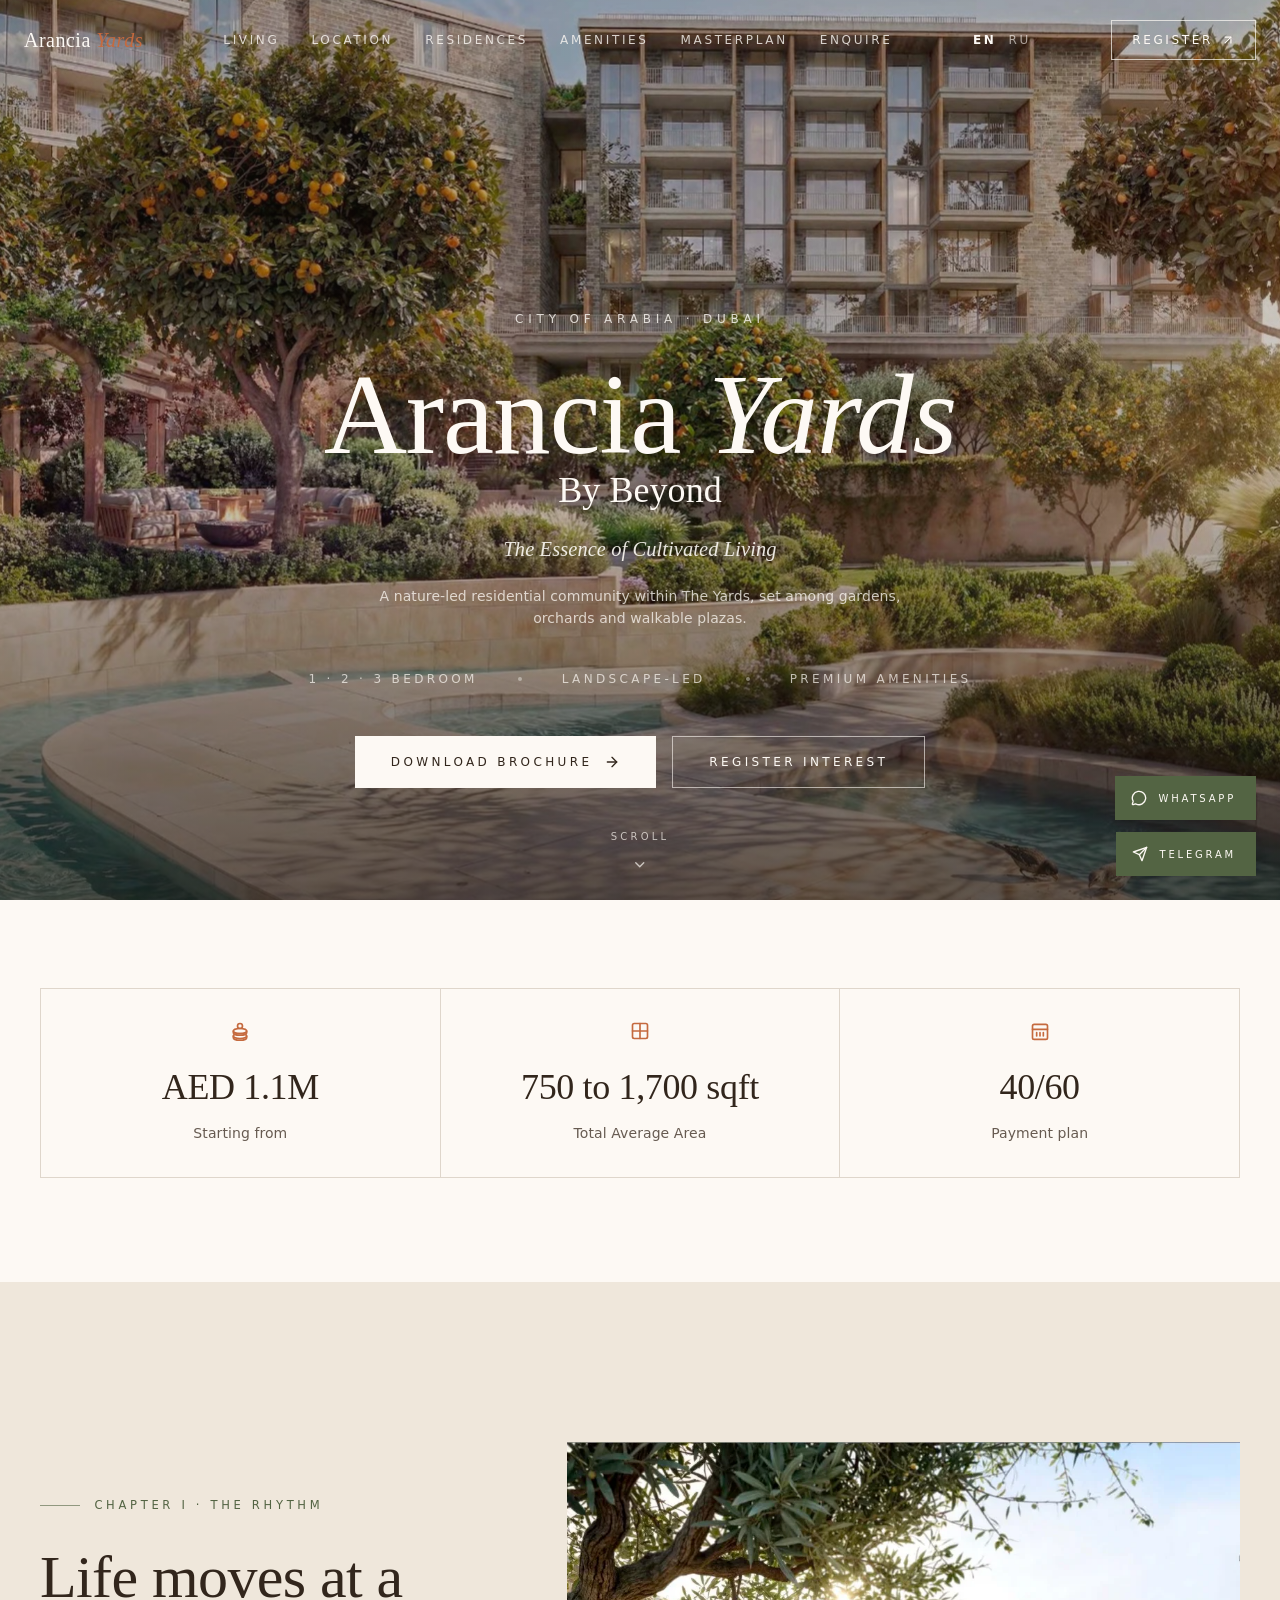
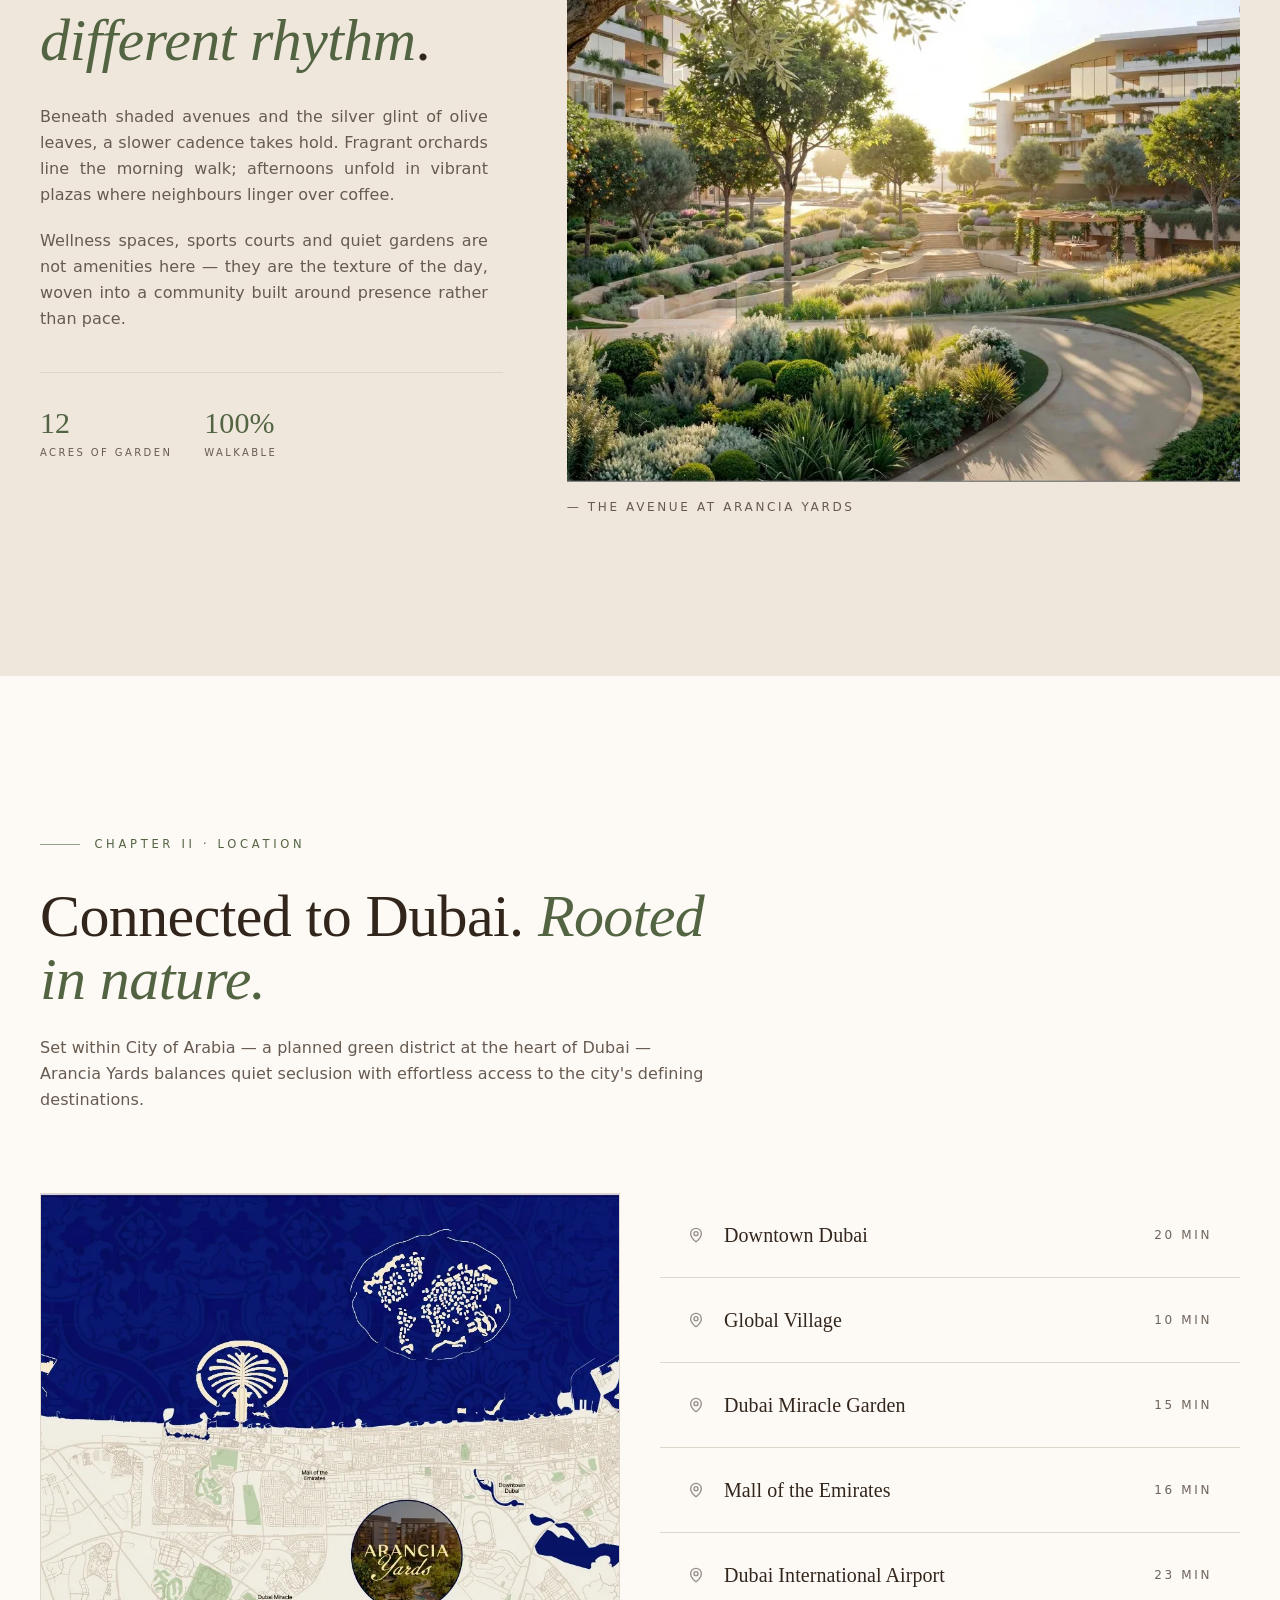
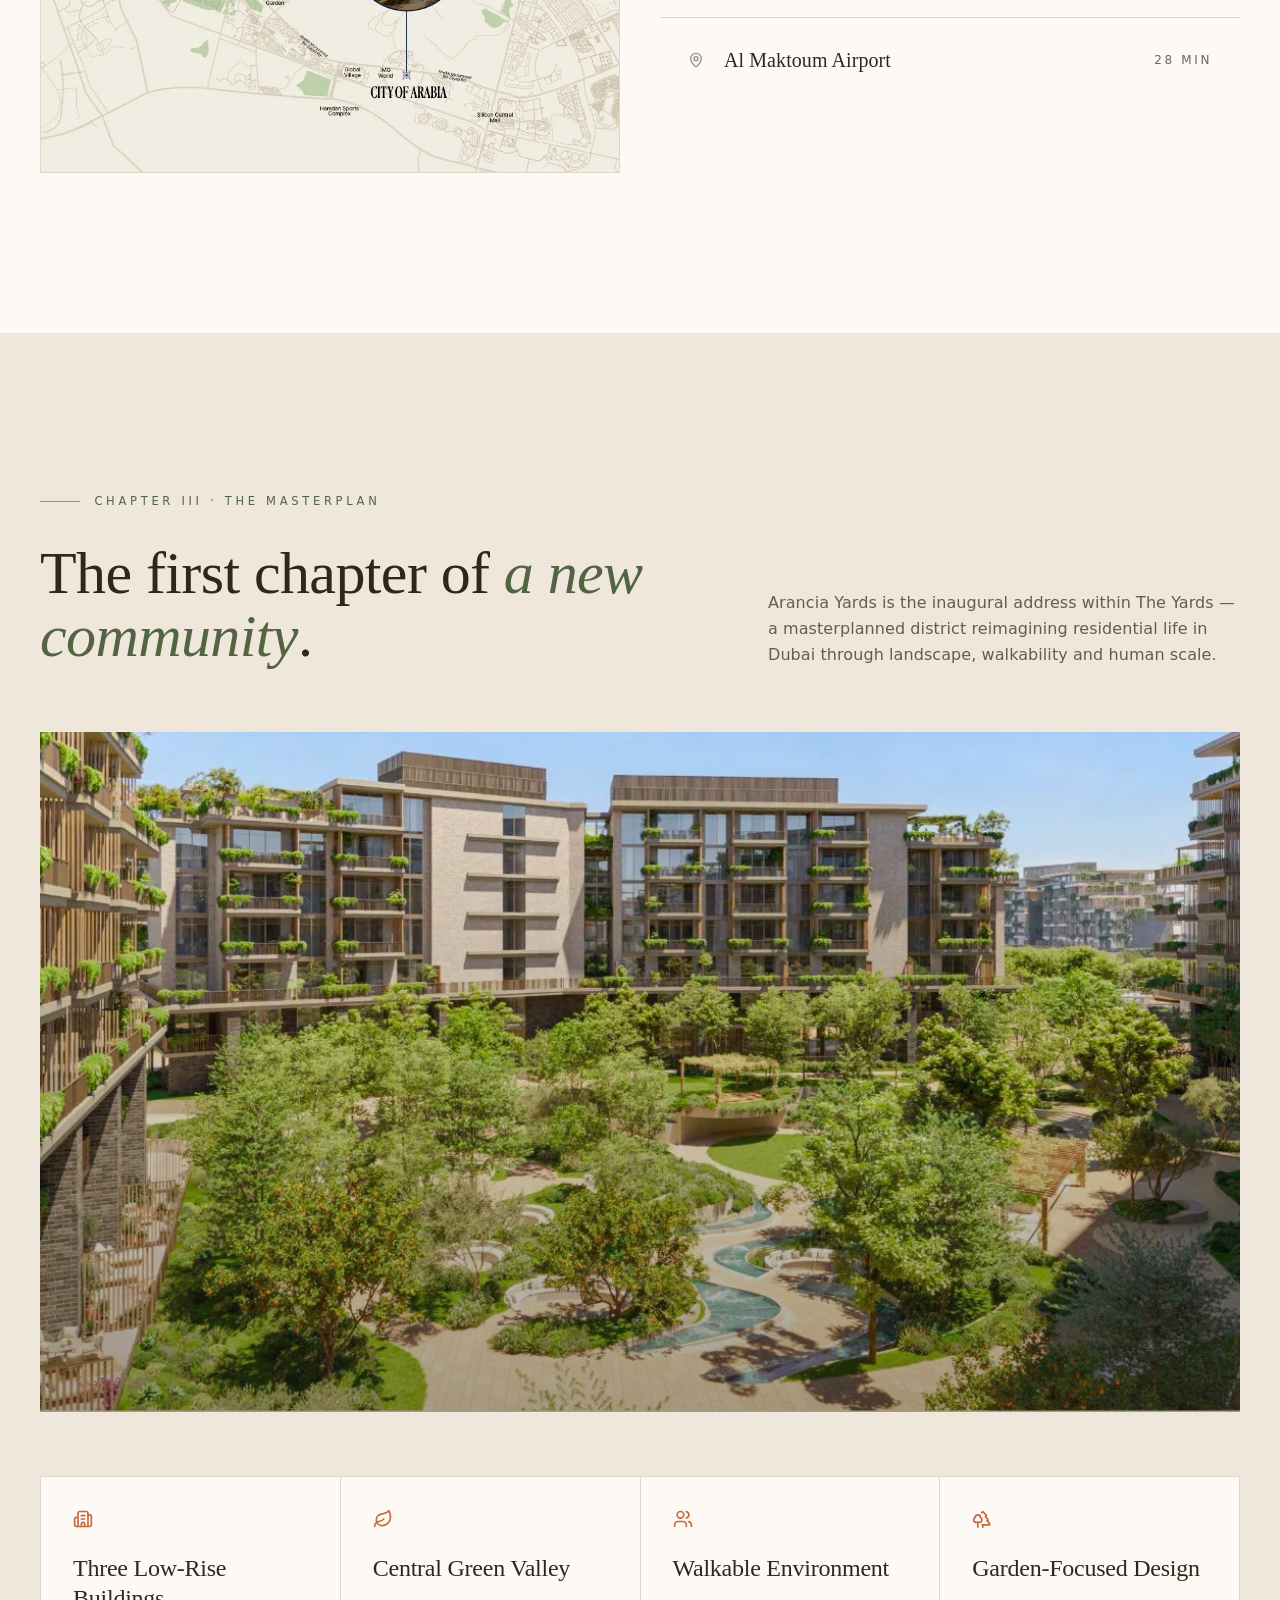
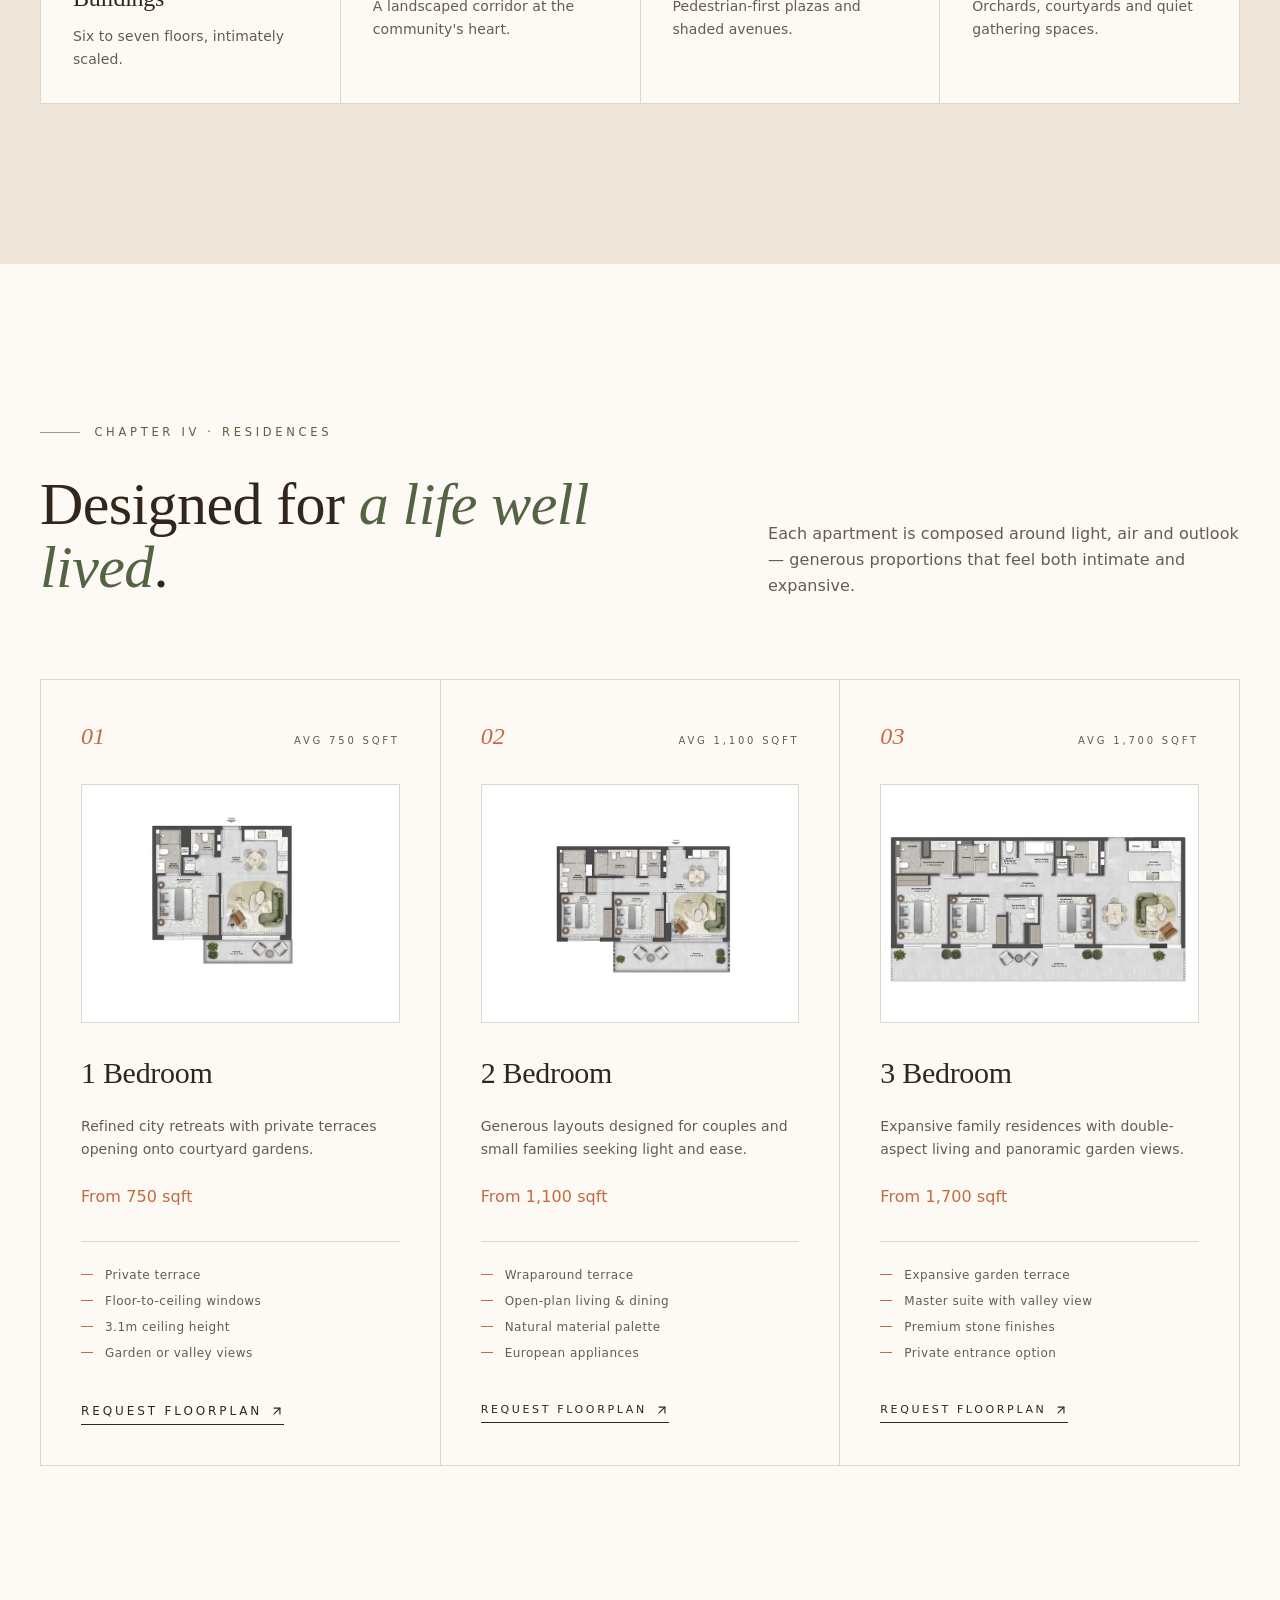
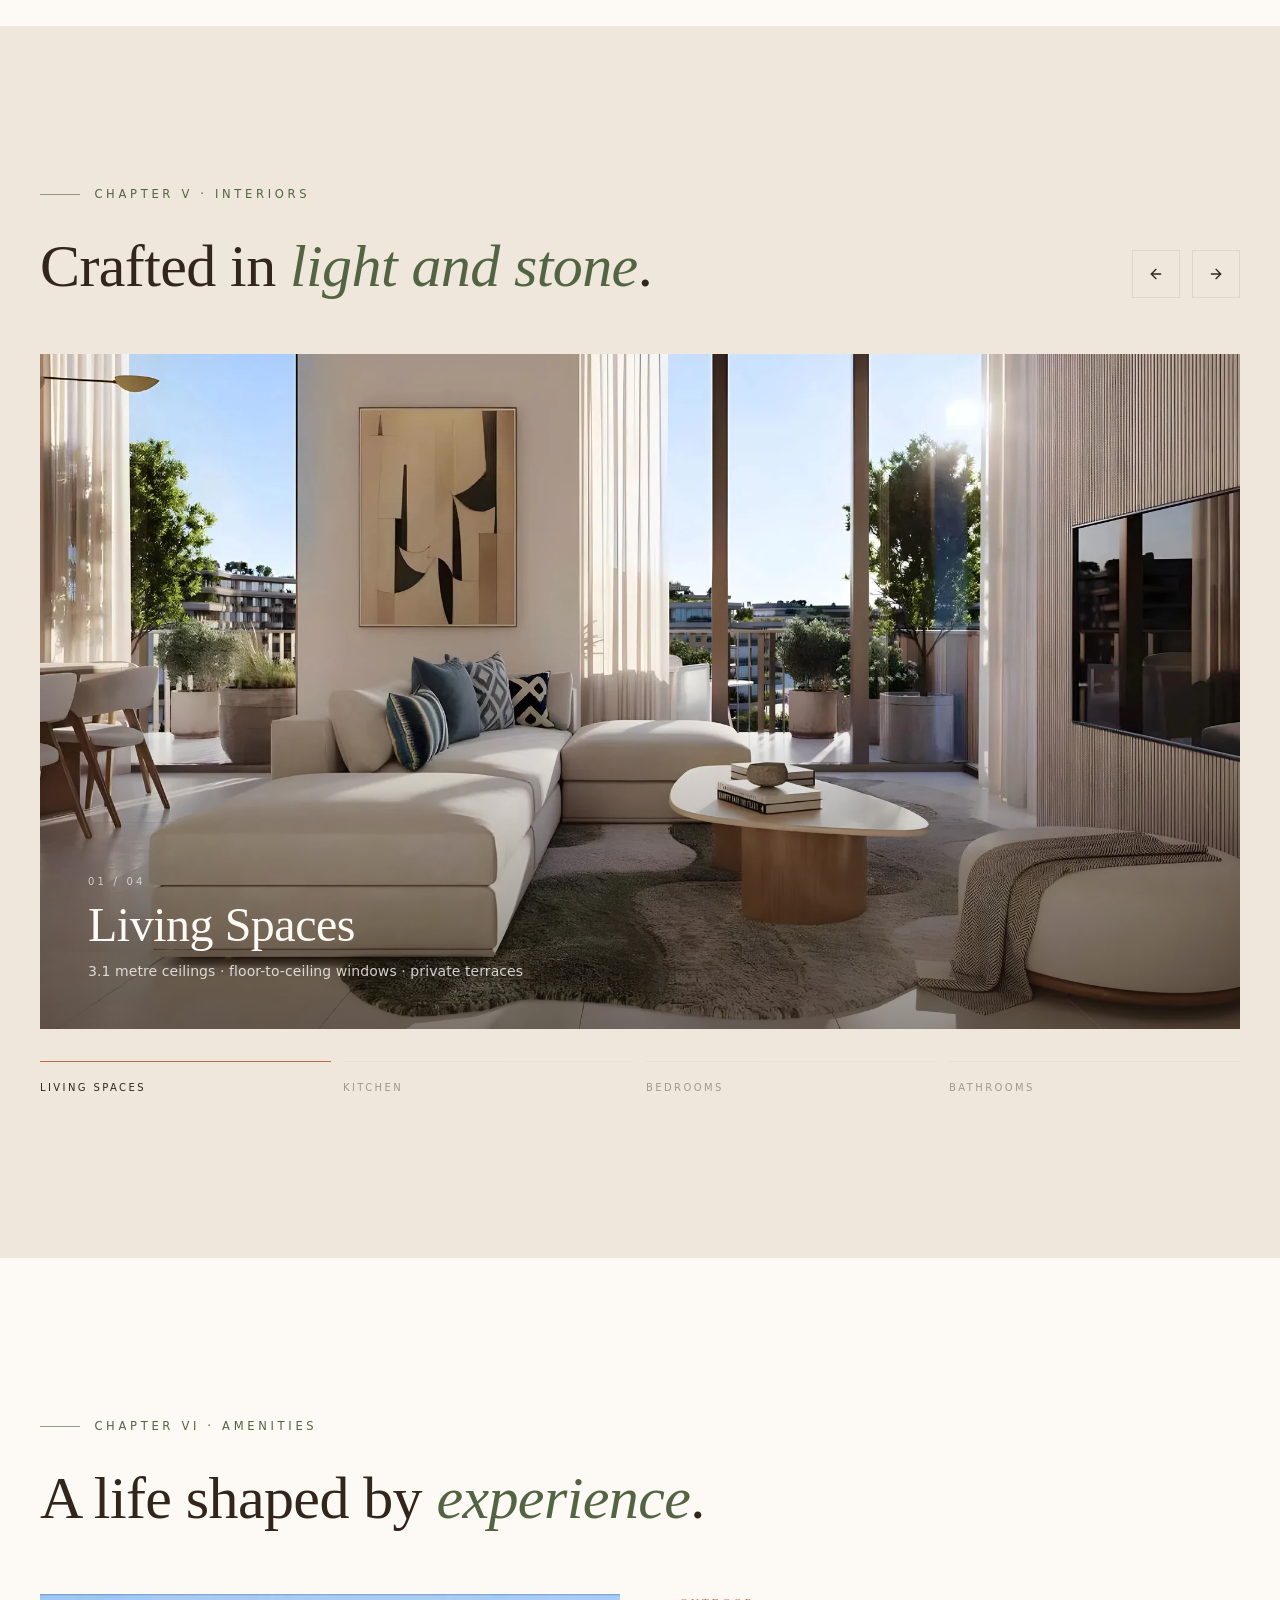
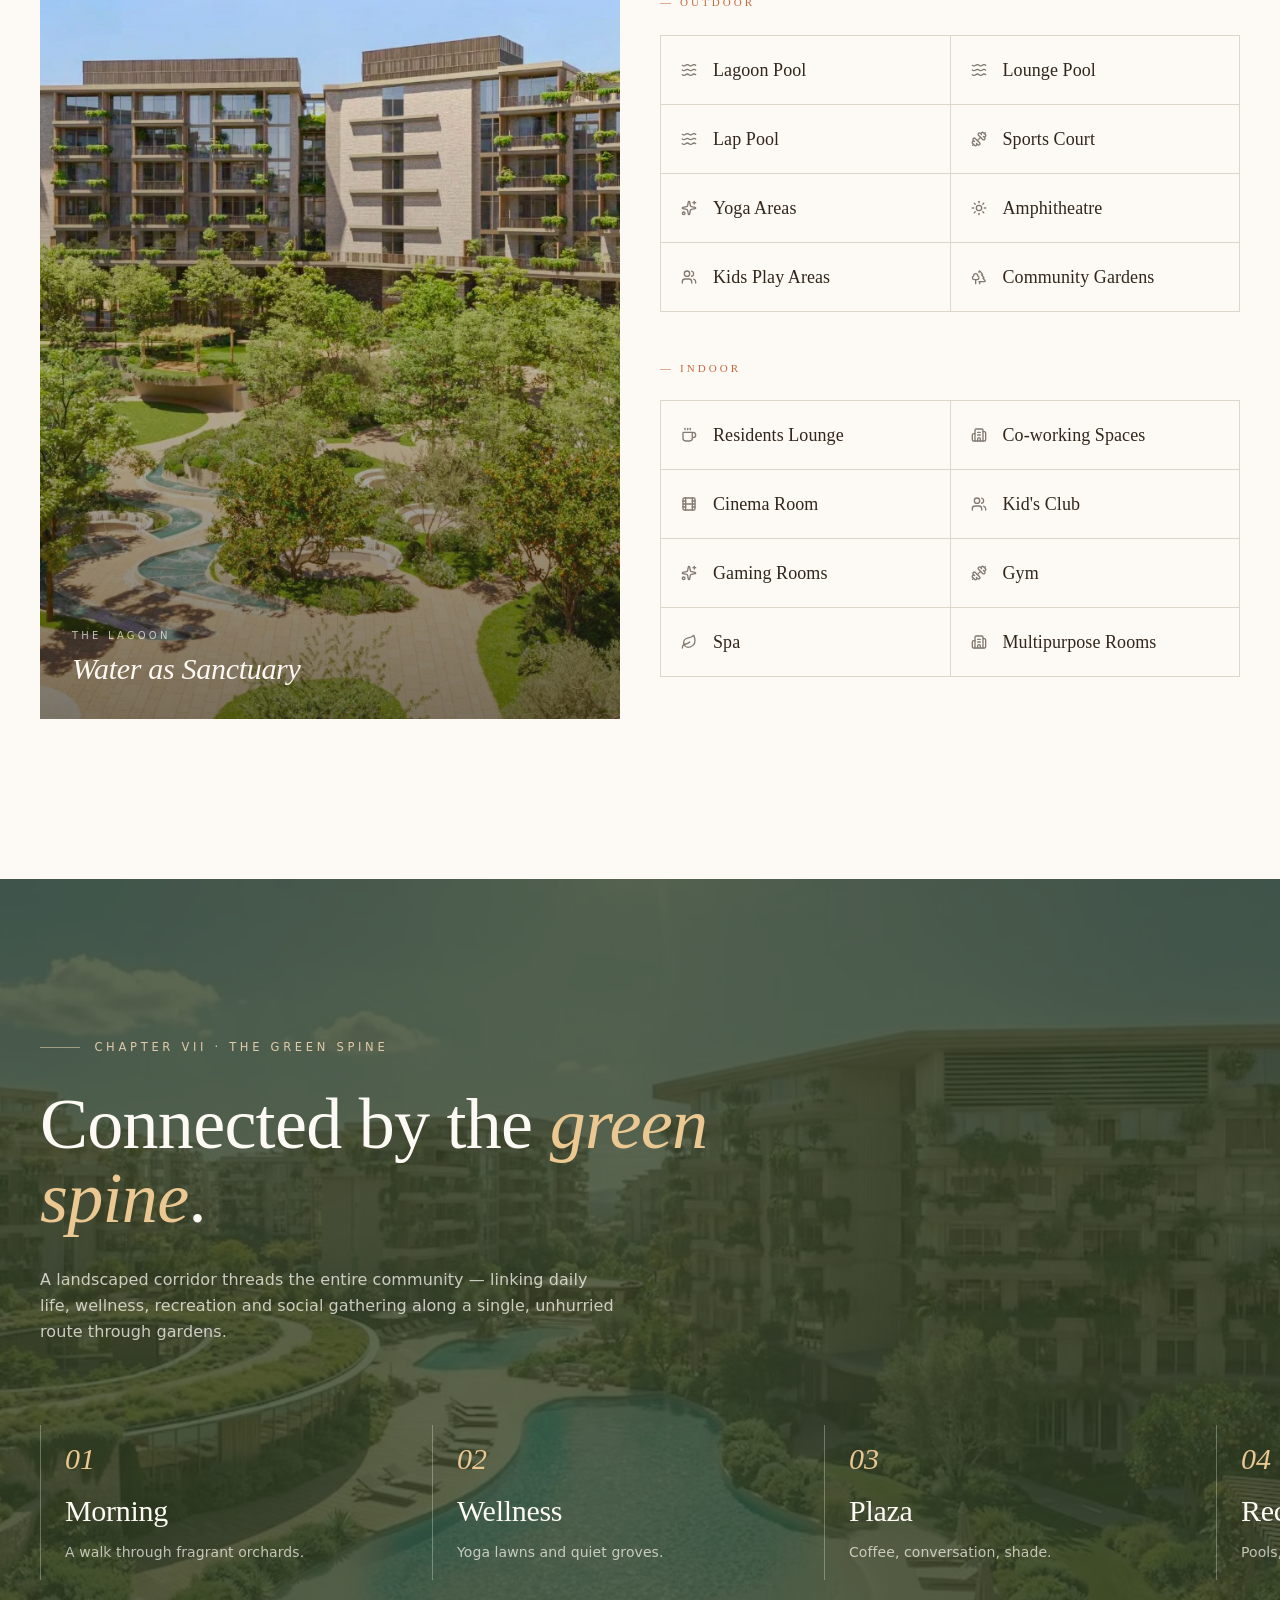
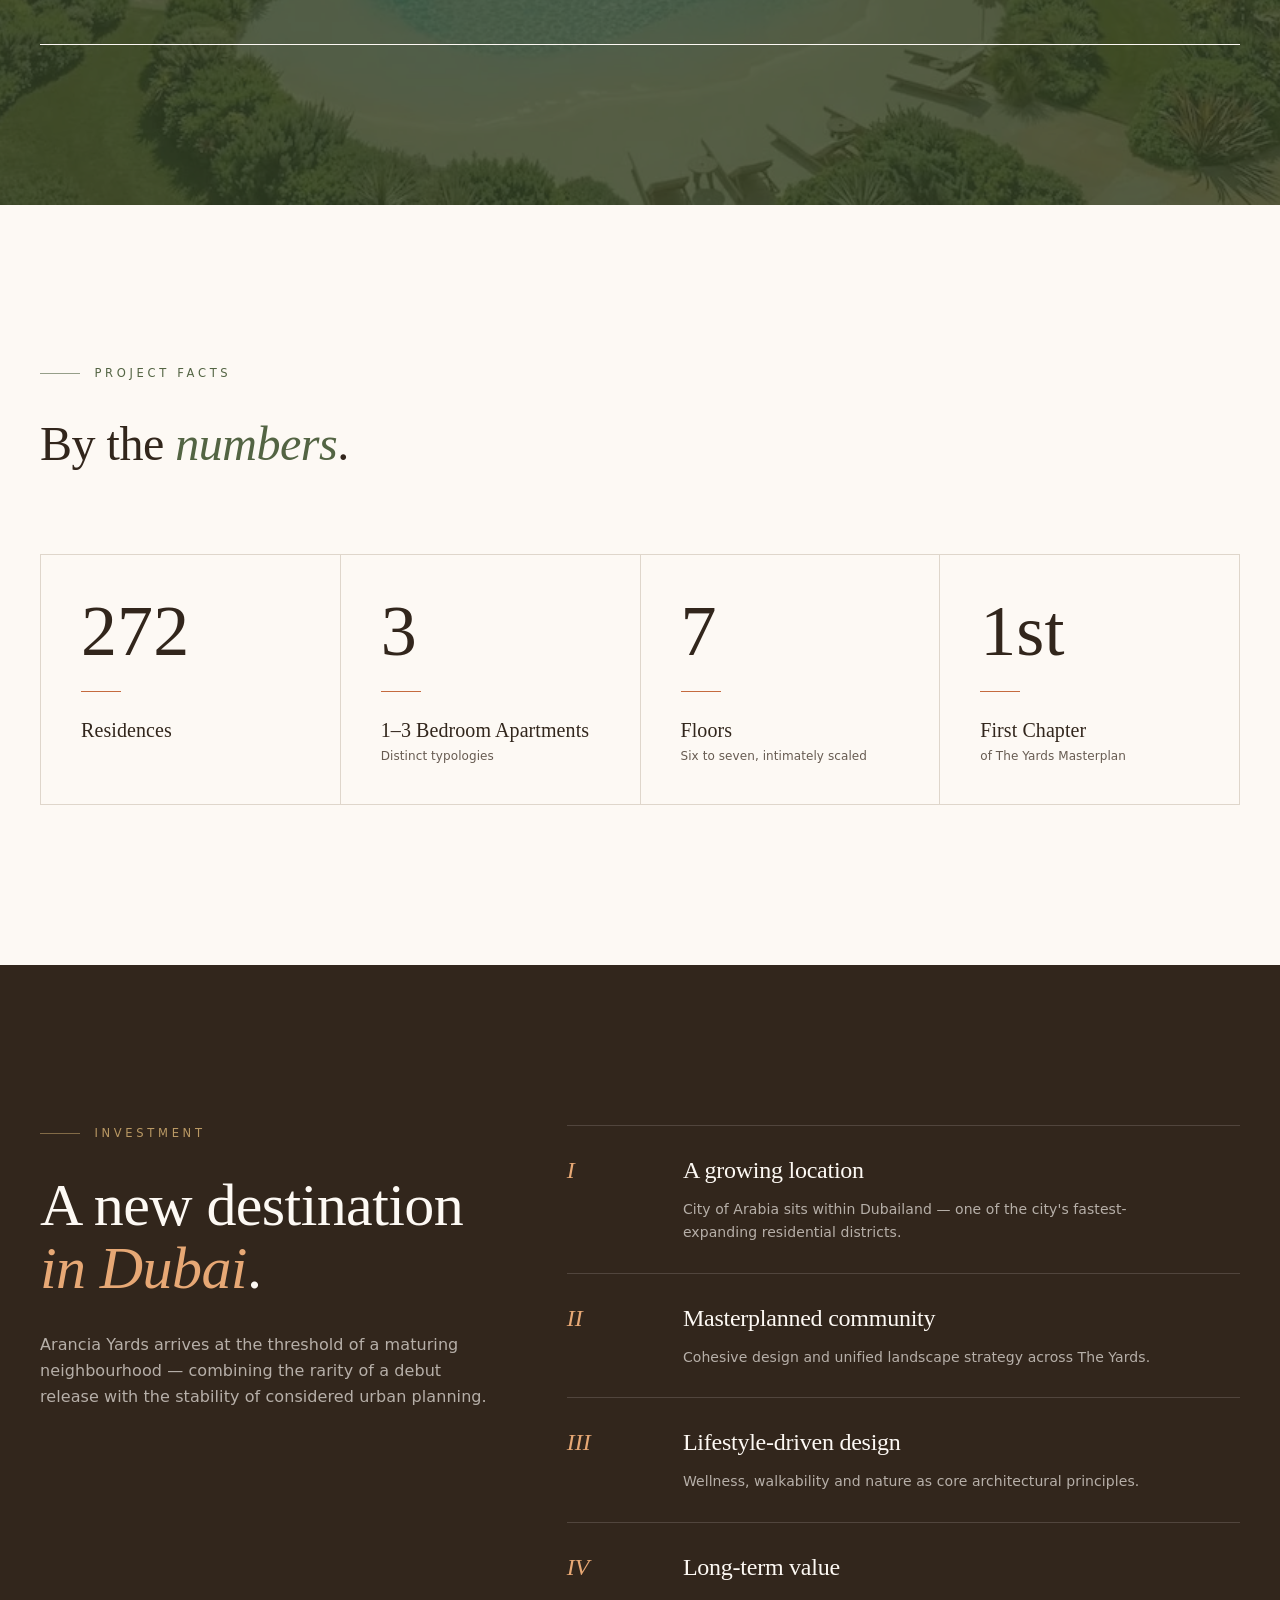
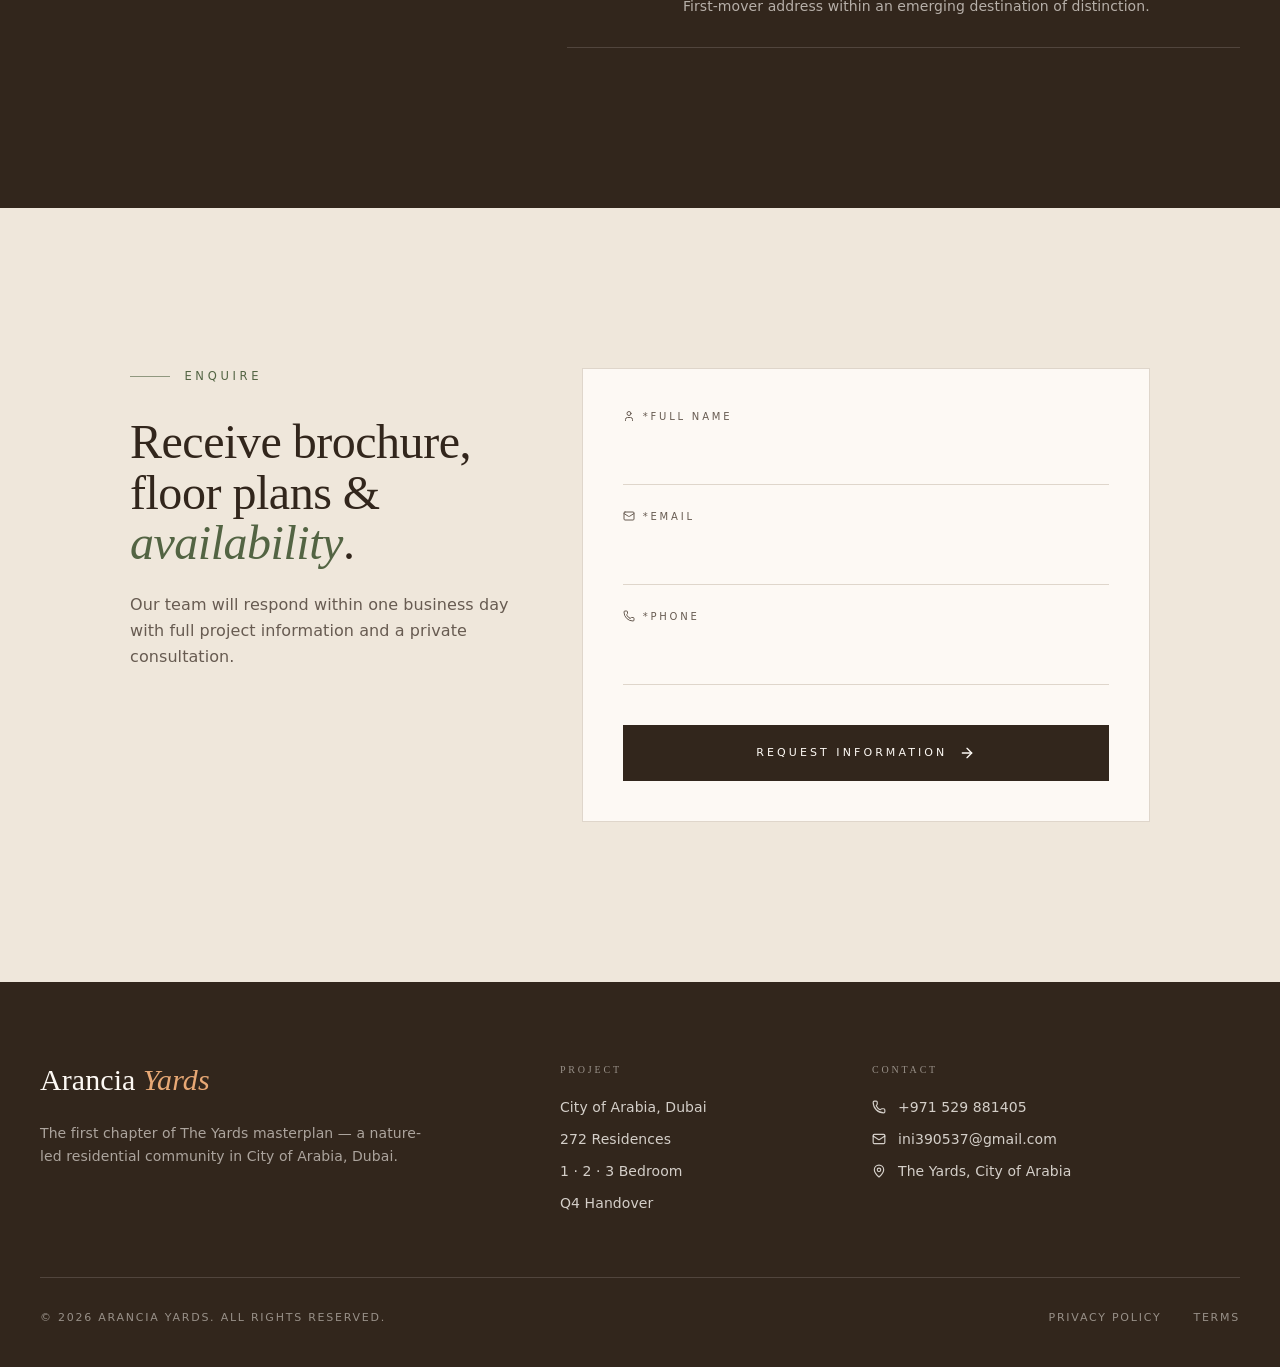
==== index.html @ 62c5c315 "sitemap" ====
<!DOCTYPE html>
<html lang="en">
   <head>
      <meta http-equiv="Content-Type" content="text/html; charset=UTF-8">
      <meta name="viewport" content="width=device-width, initial-scale=1">
      <meta name="keywords" content="Arancia Yards, Beyond Developments, City Of Arabia, Dubai, Wadi Al Safa 4, Dubailand">
      <link rel="preload" as="image" href="./assets/hero.webp">
      <link rel="stylesheet" href="./assets/styles-DSCFH82Z.css" data-precedence="default">
      <link rel="stylesheet" href="./assets/css2" data-precedence="default">
      <link rel="icon" type="image/png" href="./assets/favicon.png">
      <title>Arancia Yards — The Essence of Cultivated Living</title>
      <meta property="og:type" content="website">
      <meta name="twitter:card" content="summary_large_image">
      <meta name="description" content="A nature-led residential community within The Yards, City of Arabia, Dubai. 1, 2 &amp; 3 bedroom Mediterranean-inspired residences.">
      <meta property="og:title" content="Arancia Yards — The Essence of Cultivated Living">
      <meta property="og:description" content="Mediterranean-inspired residences in a landscape-led community at City of Arabia, Dubai.">
      <meta property="og:image" content="https://beyond.broker/assets/hero.webp" />
      <meta property="og:url" content="/">
      <link rel="preconnect" href="https://fonts.googleapis.com/">
      <link rel="preconnect" href="https://fonts.gstatic.com/" crossorigin="anonymous">
   </head>
   <body>
      <!--$-->
      <main class="bg-background text-foreground overflow-x-hidden">
         <header id="header" class="header">
            <div class="mx-auto flex max-w-[1400px] items-center justify-between px-6 lg:px-10 py-5">
               <a href="#" class="font-serif text-xl tracking-wide text-background">Arancia <span class="italic text-accent keep-accent">Yards</span></a>
               <nav class="hidden md:flex items-center gap-8"><a href="#living" class="text-[12px] tracking-[0.22em] uppercase transition-colors text-background/80 hover:text-background">Living</a><a href="#location" class="text-[12px] tracking-[0.22em] uppercase transition-colors text-background/80 hover:text-background">Location</a><a href="#residences" class="text-[12px] tracking-[0.22em] uppercase transition-colors text-background/80 hover:text-background">Residences</a><a href="#amenities" class="text-[12px] tracking-[0.22em] uppercase transition-colors text-background/80 hover:text-background">Amenities</a><a href="#masterplan" class="text-[12px] tracking-[0.22em] uppercase transition-colors text-background/80 hover:text-background">Masterplan</a><a href="#enquire" class="text-[12px] tracking-[0.22em] uppercase transition-colors text-background/80 hover:text-background">Enquire</a></nav>
               <div class="flex items-center gap-3 ps-4 border-s border-background/20">
                  <a href="" class="text-[12px] font-bold tracking-[0.22em] uppercase text-background">EN</a>
                  <a href="ru/index.html" class="text-[12px] tracking-[0.22em] uppercase text-background/60 hover:text-background transition-colors">RU</a>
               </div>
               <a href="#enquire" class="hidden md:inline-flex items-center gap-2 border px-5 py-2.5 text-[12px] tracking-[0.22em] uppercase transition-colors border-background/70 text-background hover:bg-background hover:text-foreground">
                  Register 
                  <svg xmlns="http://www.w3.org/2000/svg" width="24" height="24" viewBox="0 0 24 24" fill="none" stroke="currentColor" stroke-width="2" stroke-linecap="round" stroke-linejoin="round" class="lucide lucide-arrow-up-right h-3.5 w-3.5" aria-hidden="true">
                     <path d="M7 7h10v10"></path>
                     <path d="M7 17 17 7"></path>
                  </svg>
               </a>
            </div>
         </header>
         <section class="relative h-[100svh] min-h-[680px] w-full overflow-hidden">
            <div class="absolute inset-0" style="transform: scale(1.05);">
               <img src="./assets/hero.webp" alt="Arancia Yards Mediterranean residences" class="h-full w-full object-cover">
               <div class="absolute inset-0 bg-gradient-to-b from-ink/30 via-ink/20 to-ink/70"></div>
            </div>
            <div class="relative z-10 flex h-full flex-col items-center justify-end pb-28 px-6 text-center text-background" style="opacity:1">
               <p class="text-[12px] tracking-[0.4em] uppercase mb-8 text-background/80" style="opacity: 1; transform: none;">City of Arabia · Dubai</p>
                <div class="flex flex-col">
                    <h1 class="font-serif text-[clamp(3rem,9vw,8rem)] leading-[0.95] font-light">
                        Arancia <span class="italic">Yards</span>
                    </h1>
                    <p class="font-serif text-4xl leading-[1.2] font-light opacity-80">
                        By Beyond
                    </p>
                </div>
               <p class="font-serif italic text-[clamp(1.1rem,1.6vw,1.4rem)] mt-6 text-background/90" style="opacity: 1;">The Essence of Cultivated Living</p>
               <p class="mt-5 max-w-xl text-sm leading-relaxed text-background/75 font-light" style="opacity: 1;">A nature-led residential community within The Yards, set among gardens, orchards and walkable plazas.</p>
               <div class="mt-10 flex flex-wrap items-center justify-center gap-x-10 gap-y-3 text-[12px] tracking-[0.28em] uppercase text-background/70" style="opacity: 1; transform: none;"><span>1 · 2 · 3 Bedroom</span><span class="hidden sm:inline h-1 w-1 rounded-full bg-background/40"></span><span>Landscape-Led</span><span class="hidden sm:inline h-1 w-1 rounded-full bg-background/40"></span><span>Premium Amenities</span></div>
               <div class="mt-12 flex flex-col sm:flex-row gap-4" style="opacity: 1; transform: none;">
                  <a href="#enquire" class="group inline-flex items-center justify-center gap-3 bg-background text-foreground px-9 py-4 text-[12px] tracking-[0.28em] uppercase hover:bg-accent hover:text-accent-foreground transition-colors">
                     Download Brochure 
                     <svg xmlns="http://www.w3.org/2000/svg" width="24" height="24" viewBox="0 0 24 24" fill="none" stroke="currentColor" stroke-width="2" stroke-linecap="round" stroke-linejoin="round" class="lucide lucide-arrow-right h-4 w-4 transition-transform group-hover:translate-x-1" aria-hidden="true">
                        <path d="M5 12h14"></path>
                        <path d="m12 5 7 7-7 7"></path>
                     </svg>
                  </a>
                  <a href="#enquire" class="inline-flex items-center justify-center gap-3 border border-background/60 text-background px-9 py-4 text-[12px] tracking-[0.28em] uppercase hover:bg-background hover:text-foreground transition-colors">Register Interest</a>
               </div>
            </div>
            <div class="absolute bottom-8 left-1/2 z-10 -translate-x-1/2 flex flex-col items-center gap-2 text-background/70" style="opacity: 1;">
               <span class="text-[10px] tracking-[0.32em] uppercase">Scroll</span>
               <div style="transform: translateY(4.76627px);">
                  <svg xmlns="http://www.w3.org/2000/svg" width="24" height="24" viewBox="0 0 24 24" fill="none" stroke="currentColor" stroke-width="2" stroke-linecap="round" stroke-linejoin="round" class="lucide lucide-chevron-down h-4 w-4" aria-hidden="true">
                     <path d="m6 9 6 6 6-6"></path>
                  </svg>
               </div>
            </div>
         </section>
         <section id="complex-information" class="py-6 lg:py-10 bg-background">
            <div class="mx-auto max-w-[1400px] px-6 lg:px-10">
                <div class="mt-16 mb-20 grid sm:grid-cols-1 md:grid-cols-3 lg:grid-cols-3 gap-px bg-border border border-border">
                    <div class="" style="opacity: 1; transform: none;">
                        <div class="bg-background p-8 flex flex-col items-center justify-center text-center h-full ">
                            <svg xmlns="http://www.w3.org/2000/svg" width="24" height="24" viewBox="0 0 24 24" fill="none" stroke="currentColor" stroke-width="2" stroke-linecap="round" stroke-linejoin="round" class="h-5 w-5 text-accent" aria-hidden="true">
                                <ellipse cx="12" cy="18" rx="8" ry="3"></ellipse>
                                <path d="M4 18v2a8 3 0 0 0 16 0v-2"></path>
                                <ellipse cx="12" cy="12" rx="8" ry="3"></ellipse>
                                <path d="M4 12v2a8 3 0 0 0 16 0v-2"></path>
                                <circle cx="12" cy="6" r="3"></circle>
                            </svg>
                            <h3 class="mt-6 font-serif text-4xl leading-tight">AED 1.1M</h3>
                            <p class="mt-3 text-sm text-muted-foreground leading-relaxed">Starting from</p>
                        </div>
                    </div>
                    <div class="" style="opacity: 1; transform: none;">
                        <div class="bg-background p-8 flex flex-col items-center justify-center text-center h-full">
                            <svg xmlns="http://www.w3.org/2000/svg" width="24" height="24" viewBox="0 0 24 24" fill="none" stroke="currentColor" stroke-width="2" stroke-linecap="round" stroke-linejoin="round" class="h-5 w-5 text-accent" aria-hidden="true">
                                <rect x="3" y="3" width="18" height="18" rx="2" ry="2"></rect>
                                <path d="M3 12h18"></path>
                                <path d="M12 3v18"></path>
                            </svg>
                            <h3 class="mt-6 font-serif text-4xl leading-tight">750 to 1,700 sqft</h3>
                            <p class="mt-3 text-sm text-muted-foreground leading-relaxed">Total Average Area</p>
                        </div>
                    </div>
                    <div class="" style="opacity: 1; transform: none;">
                        <div class="bg-background p-8 flex flex-col items-center justify-center text-center h-full">
                            <svg xmlns="http://www.w3.org/2000/svg" width="24" height="24" viewBox="0 0 24 24" fill="none" stroke="currentColor" stroke-width="2" stroke-linecap="round" stroke-linejoin="round" class="h-5 w-5 text-accent" aria-hidden="true">
                                <rect x="3" y="4" width="18" height="18" rx="2" ry="2"></rect>
                                <path d="M3 10h18"></path>
                                <path d="M8 14v4"></path>
                                <path d="M12 14v4"></path>
                                <path d="M16 14v4"></path>
                            </svg>
                            <h3 class="mt-6 font-serif text-4xl leading-tight">40/60</h3>
                            <p class="mt-3 text-sm text-muted-foreground leading-relaxed">Payment plan</p>
                        </div>
                    </div>
                </div>          
            </div>
         </section>

         <section id="living" class="py-32 lg:py-40 bg-secondary">
            <div class="mx-auto max-w-[1400px] px-6 lg:px-10 grid lg:grid-cols-12 gap-16 items-center">
               <div class="lg:col-span-5 lg:sticky lg:top-32" style="opacity: 1; transform: none;">
                  <p class="eyebrow"><span class="hairline"></span>Chapter I · The Rhythm</p>
                  <h2 class="mt-8 font-serif text-5xl lg:text-6xl leading-[1.05] font-light text-foreground">Life moves at a <span class="italic text-olive">different rhythm</span>.</h2>
                  <div class="mt-8 space-y-5 text-muted-foreground leading-relaxed max-w-md justify-text">
                     <p>Beneath shaded avenues and the silver glint of olive leaves, a slower cadence takes hold. Fragrant orchards line the morning walk; afternoons unfold in vibrant plazas where neighbours linger over coffee.</p>
                     <p>Wellness spaces, sports courts and quiet gardens are not amenities here — they are the texture of the day, woven into a community built around presence rather than pace.</p>
                  </div>
                  <div class="mt-10 flex items-center gap-8 pt-8 border-t border-border">
                     <div>
                        <div class="font-serif text-3xl text-olive">12</div>
                        <div class="text-[10px] tracking-[0.24em] uppercase text-muted-foreground mt-1">Acres of garden</div>
                     </div>
                     <div>
                        <div class="font-serif text-3xl text-olive">100%</div>
                        <div class="text-[10px] tracking-[0.24em] uppercase text-muted-foreground mt-1">Walkable</div>
                     </div>
                  </div>
               </div>
               <div class="lg:col-span-7" style="opacity: 1; transform: none;">
                  <div class="relative overflow-hidden"><img src="./assets/lifestyle.webp" alt="Shaded courtyard with olive trees" width="1600" height="1200" loading="lazy" class="w-full h-[640px] object-cover" style="transform: none;"></div>
                  <p class="mt-4 text-[12px] tracking-[0.22em] uppercase text-muted-foreground">— The avenue at Arancia Yards</p>
               </div>
            </div>
         </section>
         <section id="location" class="py-32 lg:py-40 bg-background">
            <div class="mx-auto max-w-[1400px] px-6 lg:px-10">
               <div class="max-w-2xl" style="opacity: 1; transform: none;">
                  <p class="eyebrow"><span class="hairline"></span>Chapter II · Location</p>
                  <h2 class="mt-8 font-serif text-5xl lg:text-6xl leading-[1.05] font-light">Connected to Dubai. <span class="italic text-olive">Rooted in nature.</span></h2>
                  <p class="mt-6 text-muted-foreground leading-relaxed">Set within City of Arabia — a planned green district at the heart of Dubai — Arancia Yards balances quiet seclusion with effortless access to the city's defining destinations.</p>
               </div>
               <div class="mt-20 grid lg:grid-cols-2 gap-10 items-start">
                  <div class="" style="opacity: 1; transform: none;">
                     <div class="relative aspect-square w-full bg-background border border-border overflow-hidden">
                        <img 
                            src="./assets/map.webp" 
                            alt="Arancia Yards" 
                            class="absolute inset-0 h-full w-full object-cover"
                        />
                     </div>
                  </div>
                  <div class="space-y-px bg-border">
                     <div class="" style="opacity: 1; transform: none;">
                        <div class="group flex items-center justify-between bg-background px-7 py-7 hover:bg-accent hover:text-accent-foreground transition-colors duration-500">
                           <div class="flex items-center gap-5">
                              <svg xmlns="http://www.w3.org/2000/svg" width="24" height="24" viewBox="0 0 24 24" fill="none" stroke="currentColor" stroke-width="2" stroke-linecap="round" stroke-linejoin="round" class="lucide lucide-map-pin h-4 w-4 opacity-50 group-hover:opacity-100" aria-hidden="true">
                                 <path d="M20 10c0 4.993-5.539 10.193-7.399 11.799a1 1 0 0 1-1.202 0C9.539 20.193 4 14.993 4 10a8 8 0 0 1 16 0"></path>
                                 <circle cx="12" cy="10" r="3"></circle>
                              </svg>
                              <span class="font-serif text-xl">Downtown Dubai</span>
                           </div>
                           <span class="text-[12px] tracking-[0.22em] uppercase opacity-70 group-hover:opacity-100">20 min</span>
                        </div>
                     </div>
                     <div class="" style="opacity: 1; transform: none;">
                        <div class="group flex items-center justify-between bg-background px-7 py-7 hover:bg-accent hover:text-accent-foreground transition-colors duration-500">
                           <div class="flex items-center gap-5">
                              <svg xmlns="http://www.w3.org/2000/svg" width="24" height="24" viewBox="0 0 24 24" fill="none" stroke="currentColor" stroke-width="2" stroke-linecap="round" stroke-linejoin="round" class="lucide lucide-map-pin h-4 w-4 opacity-50 group-hover:opacity-100" aria-hidden="true">
                                 <path d="M20 10c0 4.993-5.539 10.193-7.399 11.799a1 1 0 0 1-1.202 0C9.539 20.193 4 14.993 4 10a8 8 0 0 1 16 0"></path>
                                 <circle cx="12" cy="10" r="3"></circle>
                              </svg>
                              <span class="font-serif text-xl">Global Village</span>
                           </div>
                           <span class="text-[12px] tracking-[0.22em] uppercase opacity-70 group-hover:opacity-100">10 min</span>
                        </div>
                     </div>
                     <div class="" style="opacity: 1; transform: none;">
                        <div class="group flex items-center justify-between bg-background px-7 py-7 hover:bg-accent hover:text-accent-foreground transition-colors duration-500">
                           <div class="flex items-center gap-5">
                              <svg xmlns="http://www.w3.org/2000/svg" width="24" height="24" viewBox="0 0 24 24" fill="none" stroke="currentColor" stroke-width="2" stroke-linecap="round" stroke-linejoin="round" class="lucide lucide-map-pin h-4 w-4 opacity-50 group-hover:opacity-100" aria-hidden="true">
                                 <path d="M20 10c0 4.993-5.539 10.193-7.399 11.799a1 1 0 0 1-1.202 0C9.539 20.193 4 14.993 4 10a8 8 0 0 1 16 0"></path>
                                 <circle cx="12" cy="10" r="3"></circle>
                              </svg>
                              <span class="font-serif text-xl">Dubai Miracle Garden</span>
                           </div>
                           <span class="text-[12px] tracking-[0.22em] uppercase opacity-70 group-hover:opacity-100">15 min</span>
                        </div>
                     </div>
                     <div class="" style="opacity: 1; transform: none;">
                        <div class="group flex items-center justify-between bg-background px-7 py-7 hover:bg-accent hover:text-accent-foreground transition-colors duration-500">
                           <div class="flex items-center gap-5">
                              <svg xmlns="http://www.w3.org/2000/svg" width="24" height="24" viewBox="0 0 24 24" fill="none" stroke="currentColor" stroke-width="2" stroke-linecap="round" stroke-linejoin="round" class="lucide lucide-map-pin h-4 w-4 opacity-50 group-hover:opacity-100" aria-hidden="true">
                                 <path d="M20 10c0 4.993-5.539 10.193-7.399 11.799a1 1 0 0 1-1.202 0C9.539 20.193 4 14.993 4 10a8 8 0 0 1 16 0"></path>
                                 <circle cx="12" cy="10" r="3"></circle>
                              </svg>
                              <span class="font-serif text-xl">Mall of the Emirates</span>
                           </div>
                           <span class="text-[12px] tracking-[0.22em] uppercase opacity-70 group-hover:opacity-100">16 min</span>
                        </div>
                     </div>
                     <div class="" style="opacity: 1; transform: none;">
                        <div class="group flex items-center justify-between bg-background px-7 py-7 hover:bg-accent hover:text-accent-foreground transition-colors duration-500">
                           <div class="flex items-center gap-5">
                              <svg xmlns="http://www.w3.org/2000/svg" width="24" height="24" viewBox="0 0 24 24" fill="none" stroke="currentColor" stroke-width="2" stroke-linecap="round" stroke-linejoin="round" class="lucide lucide-map-pin h-4 w-4 opacity-50 group-hover:opacity-100" aria-hidden="true">
                                 <path d="M20 10c0 4.993-5.539 10.193-7.399 11.799a1 1 0 0 1-1.202 0C9.539 20.193 4 14.993 4 10a8 8 0 0 1 16 0"></path>
                                 <circle cx="12" cy="10" r="3"></circle>
                              </svg>
                              <span class="font-serif text-xl">Dubai International Airport</span>
                           </div>
                           <span class="text-[12px] tracking-[0.22em] uppercase opacity-70 group-hover:opacity-100">23 min</span>
                        </div>
                     </div>
                     <div class="" style="opacity: 1; transform: none;">
                        <div class="group flex items-center justify-between bg-background px-7 py-7 hover:bg-accent hover:text-accent-foreground transition-colors duration-500">
                           <div class="flex items-center gap-5">
                              <svg xmlns="http://www.w3.org/2000/svg" width="24" height="24" viewBox="0 0 24 24" fill="none" stroke="currentColor" stroke-width="2" stroke-linecap="round" stroke-linejoin="round" class="lucide lucide-map-pin h-4 w-4 opacity-50 group-hover:opacity-100" aria-hidden="true">
                                 <path d="M20 10c0 4.993-5.539 10.193-7.399 11.799a1 1 0 0 1-1.202 0C9.539 20.193 4 14.993 4 10a8 8 0 0 1 16 0"></path>
                                 <circle cx="12" cy="10" r="3"></circle>
                              </svg>
                              <span class="font-serif text-xl">Al Maktoum Airport</span>
                           </div>
                           <span class="text-[12px] tracking-[0.22em] uppercase opacity-70 group-hover:opacity-100">28 min</span>
                        </div>
                     </div>
                  </div>
               </div>
            </div>
         </section>
         <section id="masterplan" class="py-32 lg:py-40 bg-secondary">
            <div class="mx-auto max-w-[1400px] px-6 lg:px-10">
               <div class="grid lg:grid-cols-12 gap-12 items-end mb-16">
                  <div class="lg:col-span-7" style="opacity: 1; transform: none;">
                     <p class="eyebrow"><span class="hairline"></span>Chapter III · The Masterplan</p>
                     <h2 class="mt-8 font-serif text-5xl lg:text-6xl leading-[1.05] font-light">The first chapter of <span class="italic text-olive">a new community</span>.</h2>
                  </div>
                  <div class="lg:col-span-5" style="opacity: 1; transform: none;">
                     <p class="text-muted-foreground leading-relaxed">Arancia Yards is the inaugural address within The Yards — a masterplanned district reimagining residential life in Dubai through landscape, walkability and human scale.</p>
                  </div>
               </div>
               <div class="" style="opacity: 1; transform: none;">
                  <div class="relative overflow-hidden">
                     <img src="./assets/masterplan.webp" alt="The Yards masterplan aerial view" width="1800" height="1200" loading="lazy" class="w-full h-[560px] lg:h-[680px] object-cover" style="transform: none;">
                     <div class="absolute inset-0 bg-gradient-to-t from-ink/40 to-transparent"></div>
                  </div>
               </div>
               <div class="mt-16 grid sm:grid-cols-2 lg:grid-cols-4 gap-px bg-border border border-border">
                  <div class="" style="opacity: 1; transform: none;">
                     <div class="bg-background p-8 h-full">
                        <svg xmlns="http://www.w3.org/2000/svg" width="24" height="24" viewBox="0 0 24 24" fill="none" stroke="currentColor" stroke-width="2" stroke-linecap="round" stroke-linejoin="round" class="lucide lucide-building2 lucide-building-2 h-5 w-5 text-accent" aria-hidden="true">
                           <path d="M10 12h4"></path>
                           <path d="M10 8h4"></path>
                           <path d="M14 21v-3a2 2 0 0 0-4 0v3"></path>
                           <path d="M6 10H4a2 2 0 0 0-2 2v7a2 2 0 0 0 2 2h16a2 2 0 0 0 2-2V9a2 2 0 0 0-2-2h-2"></path>
                           <path d="M6 21V5a2 2 0 0 1 2-2h8a2 2 0 0 1 2 2v16"></path>
                        </svg>
                        <h3 class="mt-6 font-serif text-2xl leading-tight">Three Low-Rise Buildings</h3>
                        <p class="mt-3 text-sm text-muted-foreground leading-relaxed">Six to seven floors, intimately scaled.</p>
                     </div>
                  </div>
                  <div class="" style="opacity: 1; transform: none;">
                     <div class="bg-background p-8 h-full">
                        <svg xmlns="http://www.w3.org/2000/svg" width="24" height="24" viewBox="0 0 24 24" fill="none" stroke="currentColor" stroke-width="2" stroke-linecap="round" stroke-linejoin="round" class="lucide lucide-leaf h-5 w-5 text-accent" aria-hidden="true">
                           <path d="M11 20A7 7 0 0 1 9.8 6.1C15.5 5 17 4.48 19 2c1 2 2 4.18 2 8 0 5.5-4.78 10-10 10Z"></path>
                           <path d="M2 21c0-3 1.85-5.36 5.08-6C9.5 14.52 12 13 13 12"></path>
                        </svg>
                        <h3 class="mt-6 font-serif text-2xl leading-tight">Central Green Valley</h3>
                        <p class="mt-3 text-sm text-muted-foreground leading-relaxed">A landscaped corridor at the community's heart.</p>
                     </div>
                  </div>
                  <div class="" style="opacity: 1; transform: none;">
                     <div class="bg-background p-8 h-full">
                        <svg xmlns="http://www.w3.org/2000/svg" width="24" height="24" viewBox="0 0 24 24" fill="none" stroke="currentColor" stroke-width="2" stroke-linecap="round" stroke-linejoin="round" class="lucide lucide-users h-5 w-5 text-accent" aria-hidden="true">
                           <path d="M16 21v-2a4 4 0 0 0-4-4H6a4 4 0 0 0-4 4v2"></path>
                           <path d="M16 3.128a4 4 0 0 1 0 7.744"></path>
                           <path d="M22 21v-2a4 4 0 0 0-3-3.87"></path>
                           <circle cx="9" cy="7" r="4"></circle>
                        </svg>
                        <h3 class="mt-6 font-serif text-2xl leading-tight">Walkable Environment</h3>
                        <p class="mt-3 text-sm text-muted-foreground leading-relaxed">Pedestrian-first plazas and shaded avenues.</p>
                     </div>
                  </div>
                  <div class="" style="opacity: 1; transform: none;">
                     <div class="bg-background p-8 h-full">
                        <svg xmlns="http://www.w3.org/2000/svg" width="24" height="24" viewBox="0 0 24 24" fill="none" stroke="currentColor" stroke-width="2" stroke-linecap="round" stroke-linejoin="round" class="lucide lucide-trees h-5 w-5 text-accent" aria-hidden="true">
                           <path d="M10 10v.2A3 3 0 0 1 8.9 16H5a3 3 0 0 1-1-5.8V10a3 3 0 0 1 6 0Z"></path>
                           <path d="M7 16v6"></path>
                           <path d="M13 19v3"></path>
                           <path d="M12 19h8.3a1 1 0 0 0 .7-1.7L18 14h.3a1 1 0 0 0 .7-1.7L16 9h.2a1 1 0 0 0 .8-1.7L13 3l-1.4 1.5"></path>
                        </svg>
                        <h3 class="mt-6 font-serif text-2xl leading-tight">Garden-Focused Design</h3>
                        <p class="mt-3 text-sm text-muted-foreground leading-relaxed">Orchards, courtyards and quiet gathering spaces.</p>
                     </div>
                  </div>
               </div>
            </div>
         </section>
         <section id="residences" class="py-32 lg:py-40 bg-background">
            <div class="mx-auto max-w-[1400px] px-6 lg:px-10">
                <div class="grid lg:grid-cols-12 gap-12 items-end mb-16">
                  <div class="lg:col-span-7" style="opacity: 1; transform: none;">
                     <p class="eyebrow"><span class="hairline"></span>Chapter IV · Residences</p>
                     <h2 class="mt-8 font-serif text-5xl lg:text-6xl leading-[1.05] font-light">Designed for <span class="italic text-olive">a life well lived</span>.</h2>
                  </div>
                  <div class="lg:col-span-5" style="opacity: 1; transform: none;">
                     <p class="text-muted-foreground leading-relaxed">Each apartment is composed around light, air and outlook — generous proportions that feel both intimate and expansive.</p>
                  </div>
               </div>
               <div class="mt-20 grid md:grid-cols-3 gap-px bg-border border border-border">
                  <div class="" style="opacity: 1; transform: none;">
                     <article class="group bg-background p-10 h-full flex flex-col">
                        <div class="flex items-baseline justify-between">
                           <span class="font-serif italic text-accent text-2xl">01</span>
                           <span class="text-[10px] tracking-[0.28em] uppercase text-muted-foreground">
                              Avg <!-- -->750<!-- --> sqft
                           </span>
                        </div>
                        <div class="mt-8 aspect-[4/3] bg-muted/60 border border-border relative overflow-hidden">
                           <img src="./assets/one-bedroom.webp" class="absolute inset-0 h-full w-full object-cover"/>
                        </div>
                        <div class="space-y-6">
                            <h3 class="mt-8 font-serif text-3xl ">1 Bedroom</h3>
                            <p class="text-sm text-muted-foreground leading-relaxed">
                                Refined city retreats with private terraces opening onto courtyard gardens.
                            </p>

                            <p class="font-display text-m text-accent font-medium">
                                From 750 sqft
                            </p>
                        </div>
                        <ul class="mt-8 space-y-2 text-[12px] tracking-[0.04em] text-muted-foreground border-t border-border pt-6">
                           <li class="flex items-center gap-3"><span class="h-px w-3 bg-accent"></span> Private terrace</li>
                           <li class="flex items-center gap-3"><span class="h-px w-3 bg-accent"></span> Floor-to-ceiling windows</li>
                           <li class="flex items-center gap-3"><span class="h-px w-3 bg-accent"></span> 3.1m ceiling height</li>
                           <li class="flex items-center gap-3"><span class="h-px w-3 bg-accent"></span> Garden or valley views</li>
                        </ul>
                        <a href="#enquire" class="mt-10 inline-flex items-center gap-2 text-[12px] tracking-[0.24em] uppercase text-foreground border-b border-foreground pb-1 self-start group-hover:text-accent group-hover:border-accent transition-colors">
                           Request Floorplan 
                           <svg xmlns="http://www.w3.org/2000/svg" width="24" height="24" viewBox="0 0 24 24" fill="none" stroke="currentColor" stroke-width="2" stroke-linecap="round" stroke-linejoin="round" class="lucide lucide-arrow-up-right h-3.5 w-3.5" aria-hidden="true">
                              <path d="M7 7h10v10"></path>
                              <path d="M7 17 17 7"></path>
                           </svg>
                        </a>
                     </article>
                  </div>
                  <div class="" style="opacity: 1; transform: none;">
                     <article class="group bg-background p-10 h-full flex flex-col">
                        <div class="flex items-baseline justify-between">
                           <span class="font-serif italic text-accent text-2xl">02</span>
                           <span class="text-[10px] tracking-[0.28em] uppercase text-muted-foreground">
                              Avg <!-- -->1,100<!-- --> sqft
                           </span>
                        </div>
                        <div class="mt-8 aspect-[4/3] bg-muted/60 border border-border relative overflow-hidden">
                           <img src="./assets/two-bedroom.webp" class="absolute inset-0 h-full w-full object-cover"/>
                        </div>
                        <div class="space-y-6">
                            <h3 class="mt-8 font-serif text-3xl">2 Bedroom</h3>
                            <p class="mt-4 text-sm text-muted-foreground leading-relaxed">Generous layouts designed for couples and small families seeking light and ease.</p>
                            <p class="font-display text-m text-accent font-medium">
                                From 1,100 sqft
                            </p>
                        </div>
                        <ul class="mt-8 space-y-2 text-[12px] tracking-[0.04em] text-muted-foreground border-t border-border pt-6">
                           <li class="flex items-center gap-3"><span class="h-px w-3 bg-accent"></span> Wraparound terrace</li>
                           <li class="flex items-center gap-3"><span class="h-px w-3 bg-accent"></span> Open-plan living & dining</li>
                           <li class="flex items-center gap-3"><span class="h-px w-3 bg-accent"></span> Natural material palette</li>
                           <li class="flex items-center gap-3"><span class="h-px w-3 bg-accent"></span> European appliances</li>
                        </ul>
                        <a href="#enquire" class="mt-10 inline-flex items-center gap-2 text-[11px] tracking-[0.24em] uppercase text-foreground border-b border-foreground pb-1 self-start group-hover:text-accent group-hover:border-accent transition-colors">
                           Request Floorplan 
                           <svg xmlns="http://www.w3.org/2000/svg" width="24" height="24" viewBox="0 0 24 24" fill="none" stroke="currentColor" stroke-width="2" stroke-linecap="round" stroke-linejoin="round" class="lucide lucide-arrow-up-right h-3.5 w-3.5" aria-hidden="true">
                              <path d="M7 7h10v10"></path>
                              <path d="M7 17 17 7"></path>
                           </svg>
                        </a>
                     </article>
                  </div>
                  <div class="" style="opacity: 1; transform: none;">
                     <article class="group bg-background p-10 h-full flex flex-col">
                        <div class="flex items-baseline justify-between">
                           <span class="font-serif italic text-accent text-2xl">03</span>
                           <span class="text-[10px] tracking-[0.28em] uppercase text-muted-foreground">
                              Avg <!-- -->1,700<!-- --> sqft
                           </span>
                        </div>
                        <div class="mt-8 aspect-[4/3] bg-muted/60 border border-border relative overflow-hidden">
                           <img src="./assets/three-bedroom.webp" class="absolute inset-0 h-full w-full object-cover"/>
                        </div>
                        <div class="space-y-6">
                            <h3 class="mt-8 font-serif text-3xl">3 Bedroom</h3>
                            <p class="mt-4 text-sm text-muted-foreground leading-relaxed">Expansive family residences with double-aspect living and panoramic garden views.</p>
                            <p class="font-display text-m text-accent font-medium">
                                From 1,700 sqft
                            </p>
                        </div>
                        <ul class="mt-8 space-y-2 text-[12px] tracking-[0.04em] text-muted-foreground border-t border-border pt-6">
                           <li class="flex items-center gap-3"><span class="h-px w-3 bg-accent"></span> Expansive garden terrace</li>
                           <li class="flex items-center gap-3"><span class="h-px w-3 bg-accent"></span> Master suite with valley view</li>
                           <li class="flex items-center gap-3"><span class="h-px w-3 bg-accent"></span> Premium stone finishes</li>
                           <li class="flex items-center gap-3"><span class="h-px w-3 bg-accent"></span> Private entrance option</li>
                        </ul>
                        <a href="#enquire" class="mt-10 inline-flex items-center gap-2 text-[11px] tracking-[0.24em] uppercase text-foreground border-b border-foreground pb-1 self-start group-hover:text-accent group-hover:border-accent transition-colors">
                           Request Floorplan 
                           <svg xmlns="http://www.w3.org/2000/svg" width="24" height="24" viewBox="0 0 24 24" fill="none" stroke="currentColor" stroke-width="2" stroke-linecap="round" stroke-linejoin="round" class="lucide lucide-arrow-up-right h-3.5 w-3.5" aria-hidden="true">
                              <path d="M7 7h10v10"></path>
                              <path d="M7 17 17 7"></path>
                           </svg>
                        </a>
                     </article>
                  </div>
               </div>
            </div>
         </section>
        <section class="py-32 lg:py-40 bg-secondary">
   <div class="mx-auto max-w-[1400px] px-6 lg:px-10">
      
      <div class="grid lg:grid-cols-12 gap-12 items-end mb-14">
         <div class="lg:col-span-7">
            <p class="eyebrow"><span class="hairline"></span>Chapter V · Interiors</p>
            <h2 class="mt-8 font-serif text-5xl lg:text-6xl leading-[1.05] font-light">
               Crafted in <span class="italic text-olive">light and stone</span>.
            </h2>
         </div>
         
         <div class="lg:col-span-5 flex lg:justify-end gap-3">
            <button id="interiors-prev" aria-label="Previous" class="h-12 w-12 border border-border flex items-center justify-center hover:bg-foreground hover:text-background transition-colors">
               <svg xmlns="http://www.w3.org/2000/svg" width="24" height="24" viewBox="0 0 24 24" fill="none" stroke="currentColor" stroke-width="2" stroke-linecap="round" stroke-linejoin="round" class="lucide lucide-arrow-left h-4 w-4" aria-hidden="true">
                  <path d="m12 19-7-7 7-7"></path>
                  <path d="M19 12H5"></path>
               </svg>
            </button>
            <button id="interiors-next" aria-label="Next" class="h-12 w-12 border border-border flex items-center justify-center hover:bg-foreground hover:text-background transition-colors">
               <svg xmlns="http://www.w3.org/2000/svg" width="24" height="24" viewBox="0 0 24 24" fill="none" stroke="currentColor" stroke-width="2" stroke-linecap="round" stroke-linejoin="round" class="lucide lucide-arrow-right h-4 w-4" aria-hidden="true">
                  <path d="M5 12h14"></path>
                  <path d="m12 5 7 7-7 7"></path>
               </svg>
            </button>
         </div>
      </div>

      <div class="relative">
         <div class="relative aspect-[16/9] w-full overflow-hidden bg-muted">
            <img id="carousel-img" src="./assets/interior-living.webp" alt="Living Spaces" width="1600" height="900" loading="lazy" class="absolute inset-0 h-full w-full object-cover transition-opacity duration-500 opacity-100">
            <div class="absolute inset-0 bg-gradient-to-t from-ink/50 via-transparent to-transparent"></div>
            
            <div class="absolute bottom-0 left-0 right-0 p-8 lg:p-12 text-background transition-opacity duration-300" id="carousel-text-wrapper">
               <p id="carousel-counter" class="text-[10px] tracking-[0.32em] uppercase text-background/70">01 / 04</p>
               <h3 id="carousel-title" class="mt-3 font-serif text-4xl lg:text-5xl">Living Spaces</h3>
               <p id="carousel-desc" class="mt-3 text-sm text-background/80 max-w-xl">3.1 metre ceilings · floor-to-ceiling windows · private terraces</p>
            </div>
         </div>

         <div id="carousel-tabs" class="mt-8 grid grid-cols-4 gap-3">
            <button data-index="0" class="carousel-tab text-left transition-opacity opacity-100">
               <div class="tab-line h-px w-full mb-3 bg-accent transition-colors"></div>
               <span class="text-[10px] tracking-[0.24em] uppercase">Living Spaces</span>
            </button>
            <button data-index="1" class="carousel-tab text-left transition-opacity opacity-40 hover:opacity-70">
               <div class="tab-line h-px w-full mb-3 bg-border transition-colors"></div>
               <span class="text-[10px] tracking-[0.24em] uppercase">Kitchen</span>
            </button>
            <button data-index="2" class="carousel-tab text-left transition-opacity opacity-40 hover:opacity-70">
               <div class="tab-line h-px w-full mb-3 bg-border transition-colors"></div>
               <span class="text-[10px] tracking-[0.24em] uppercase">Bedrooms</span>
            </button>
            <button data-index="3" class="carousel-tab text-left transition-opacity opacity-40 hover:opacity-70">
               <div class="tab-line h-px w-full mb-3 bg-border transition-colors"></div>
               <span class="text-[10px] tracking-[0.24em] uppercase">Bathrooms</span>
            </button>
         </div>
      </div>

   </div>
</section>
         <section id="amenities" class="py-32 lg:py-40 bg-background">
            <div class="mx-auto max-w-[1400px] px-6 lg:px-10">
               <div class="max-w-2xl mb-16" style="opacity: 1; transform: none;">
                  <p class="eyebrow"><span class="hairline"></span>Chapter VI · Amenities</p>
                  <h2 class="mt-8 font-serif text-5xl lg:text-6xl leading-[1.05] font-light">A life shaped by <span class="italic text-olive">experience</span>.</h2>
               </div>
               <div class="grid lg:grid-cols-2 gap-10">
                  <div class="" style="opacity: 1; transform: none;">
                     <div class="relative aspect-[4/5] overflow-hidden">
                        <img src="./assets/amenity-pool.webp" alt="Lagoon pool" width="1600" height="1100" loading="lazy" class="absolute inset-0 h-full w-full object-cover" style="transform: none;">
                        <div class="absolute inset-0 bg-gradient-to-t from-ink/60 to-transparent"></div>
                        <div class="absolute bottom-0 left-0 right-0 p-8 text-background">
                           <p class="text-[10px] tracking-[0.32em] uppercase text-background/70">The Lagoon</p>
                           <h3 class="mt-2 font-serif text-3xl italic">Water as Sanctuary</h3>
                        </div>
                     </div>
                  </div>
                  <div class="space-y-12">
                     <div class="" style="opacity: 1; transform: none;">
                        <h4 class="text-[11px] tracking-[0.28em] uppercase text-accent mb-6">— Outdoor</h4>
                        <ul class="grid grid-cols-2 gap-px bg-border border border-border">
                           <li class="group flex items-center gap-4 bg-background px-5 py-5 hover:bg-foreground hover:text-background transition-all duration-500">
                              <svg xmlns="http://www.w3.org/2000/svg" width="24" height="24" viewBox="0 0 24 24" fill="none" stroke="currentColor" stroke-width="2" stroke-linecap="round" stroke-linejoin="round" class="lucide lucide-waves-horizontal h-4 w-4 opacity-60 group-hover:opacity-100 group-hover:scale-110 transition-transform" aria-hidden="true">
                                 <path d="M2 12q2.5 2 5 0t5 0 5 0 5 0"></path>
                                 <path d="M2 19q2.5 2 5 0t5 0 5 0 5 0"></path>
                                 <path d="M2 5q2.5 2 5 0t5 0 5 0 5 0"></path>
                              </svg>
                              <span class="font-serif text-lg">Lagoon Pool</span>
                           </li>
                           <li class="group flex items-center gap-4 bg-background px-5 py-5 hover:bg-foreground hover:text-background transition-all duration-500">
                              <svg xmlns="http://www.w3.org/2000/svg" width="24" height="24" viewBox="0 0 24 24" fill="none" stroke="currentColor" stroke-width="2" stroke-linecap="round" stroke-linejoin="round" class="lucide lucide-waves-horizontal h-4 w-4 opacity-60 group-hover:opacity-100 group-hover:scale-110 transition-transform" aria-hidden="true">
                                 <path d="M2 12q2.5 2 5 0t5 0 5 0 5 0"></path>
                                 <path d="M2 19q2.5 2 5 0t5 0 5 0 5 0"></path>
                                 <path d="M2 5q2.5 2 5 0t5 0 5 0 5 0"></path>
                              </svg>
                              <span class="font-serif text-lg">Lounge Pool</span>
                           </li>
                           <li class="group flex items-center gap-4 bg-background px-5 py-5 hover:bg-foreground hover:text-background transition-all duration-500">
                              <svg xmlns="http://www.w3.org/2000/svg" width="24" height="24" viewBox="0 0 24 24" fill="none" stroke="currentColor" stroke-width="2" stroke-linecap="round" stroke-linejoin="round" class="lucide lucide-waves-horizontal h-4 w-4 opacity-60 group-hover:opacity-100 group-hover:scale-110 transition-transform" aria-hidden="true">
                                 <path d="M2 12q2.5 2 5 0t5 0 5 0 5 0"></path>
                                 <path d="M2 19q2.5 2 5 0t5 0 5 0 5 0"></path>
                                 <path d="M2 5q2.5 2 5 0t5 0 5 0 5 0"></path>
                              </svg>
                              <span class="font-serif text-lg">Lap Pool</span>
                           </li>
                           <li class="group flex items-center gap-4 bg-background px-5 py-5 hover:bg-foreground hover:text-background transition-all duration-500">
                              <svg xmlns="http://www.w3.org/2000/svg" width="24" height="24" viewBox="0 0 24 24" fill="none" stroke="currentColor" stroke-width="2" stroke-linecap="round" stroke-linejoin="round" class="lucide lucide-dumbbell h-4 w-4 opacity-60 group-hover:opacity-100 group-hover:scale-110 transition-transform" aria-hidden="true">
                                 <path d="M17.596 12.768a2 2 0 1 0 2.829-2.829l-1.768-1.767a2 2 0 0 0 2.828-2.829l-2.828-2.828a2 2 0 0 0-2.829 2.828l-1.767-1.768a2 2 0 1 0-2.829 2.829z"></path>
                                 <path d="m2.5 21.5 1.4-1.4"></path>
                                 <path d="m20.1 3.9 1.4-1.4"></path>
                                 <path d="M5.343 21.485a2 2 0 1 0 2.829-2.828l1.767 1.768a2 2 0 1 0 2.829-2.829l-6.364-6.364a2 2 0 1 0-2.829 2.829l1.768 1.767a2 2 0 0 0-2.828 2.829z"></path>
                                 <path d="m9.6 14.4 4.8-4.8"></path>
                              </svg>
                              <span class="font-serif text-lg">Sports Court</span>
                           </li>
                           <li class="group flex items-center gap-4 bg-background px-5 py-5 hover:bg-foreground hover:text-background transition-all duration-500">
                              <svg xmlns="http://www.w3.org/2000/svg" width="24" height="24" viewBox="0 0 24 24" fill="none" stroke="currentColor" stroke-width="2" stroke-linecap="round" stroke-linejoin="round" class="lucide lucide-sparkles h-4 w-4 opacity-60 group-hover:opacity-100 group-hover:scale-110 transition-transform" aria-hidden="true">
                                 <path d="M11.017 2.814a1 1 0 0 1 1.966 0l1.051 5.558a2 2 0 0 0 1.594 1.594l5.558 1.051a1 1 0 0 1 0 1.966l-5.558 1.051a2 2 0 0 0-1.594 1.594l-1.051 5.558a1 1 0 0 1-1.966 0l-1.051-5.558a2 2 0 0 0-1.594-1.594l-5.558-1.051a1 1 0 0 1 0-1.966l5.558-1.051a2 2 0 0 0 1.594-1.594z"></path>
                                 <path d="M20 2v4"></path>
                                 <path d="M22 4h-4"></path>
                                 <circle cx="4" cy="20" r="2"></circle>
                              </svg>
                              <span class="font-serif text-lg">Yoga Areas</span>
                           </li>
                           <li class="group flex items-center gap-4 bg-background px-5 py-5 hover:bg-foreground hover:text-background transition-all duration-500">
                              <svg xmlns="http://www.w3.org/2000/svg" width="24" height="24" viewBox="0 0 24 24" fill="none" stroke="currentColor" stroke-width="2" stroke-linecap="round" stroke-linejoin="round" class="lucide lucide-sun h-4 w-4 opacity-60 group-hover:opacity-100 group-hover:scale-110 transition-transform" aria-hidden="true">
                                 <circle cx="12" cy="12" r="4"></circle>
                                 <path d="M12 2v2"></path>
                                 <path d="M12 20v2"></path>
                                 <path d="m4.93 4.93 1.41 1.41"></path>
                                 <path d="m17.66 17.66 1.41 1.41"></path>
                                 <path d="M2 12h2"></path>
                                 <path d="M20 12h2"></path>
                                 <path d="m6.34 17.66-1.41 1.41"></path>
                                 <path d="m19.07 4.93-1.41 1.41"></path>
                              </svg>
                              <span class="font-serif text-lg">Amphitheatre</span>
                           </li>
                           <li class="group flex items-center gap-4 bg-background px-5 py-5 hover:bg-foreground hover:text-background transition-all duration-500">
                              <svg xmlns="http://www.w3.org/2000/svg" width="24" height="24" viewBox="0 0 24 24" fill="none" stroke="currentColor" stroke-width="2" stroke-linecap="round" stroke-linejoin="round" class="lucide lucide-users h-4 w-4 opacity-60 group-hover:opacity-100 group-hover:scale-110 transition-transform" aria-hidden="true">
                                 <path d="M16 21v-2a4 4 0 0 0-4-4H6a4 4 0 0 0-4 4v2"></path>
                                 <path d="M16 3.128a4 4 0 0 1 0 7.744"></path>
                                 <path d="M22 21v-2a4 4 0 0 0-3-3.87"></path>
                                 <circle cx="9" cy="7" r="4"></circle>
                              </svg>
                              <span class="font-serif text-lg">Kids Play Areas</span>
                           </li>
                           <li class="group flex items-center gap-4 bg-background px-5 py-5 hover:bg-foreground hover:text-background transition-all duration-500">
                              <svg xmlns="http://www.w3.org/2000/svg" width="24" height="24" viewBox="0 0 24 24" fill="none" stroke="currentColor" stroke-width="2" stroke-linecap="round" stroke-linejoin="round" class="lucide lucide-trees h-4 w-4 opacity-60 group-hover:opacity-100 group-hover:scale-110 transition-transform" aria-hidden="true">
                                 <path d="M10 10v.2A3 3 0 0 1 8.9 16H5a3 3 0 0 1-1-5.8V10a3 3 0 0 1 6 0Z"></path>
                                 <path d="M7 16v6"></path>
                                 <path d="M13 19v3"></path>
                                 <path d="M12 19h8.3a1 1 0 0 0 .7-1.7L18 14h.3a1 1 0 0 0 .7-1.7L16 9h.2a1 1 0 0 0 .8-1.7L13 3l-1.4 1.5"></path>
                              </svg>
                              <span class="font-serif text-lg">Community Gardens</span>
                           </li>
                        </ul>
                     </div>
                     <div class="" style="opacity: 1; transform: none;">
                        <h4 class="text-[11px] tracking-[0.28em] uppercase text-accent mb-6">— Indoor</h4>
                        <ul class="grid grid-cols-2 gap-px bg-border border border-border">
                           <li class="group flex items-center gap-4 bg-background px-5 py-5 hover:bg-foreground hover:text-background transition-all duration-500">
                              <svg xmlns="http://www.w3.org/2000/svg" width="24" height="24" viewBox="0 0 24 24" fill="none" stroke="currentColor" stroke-width="2" stroke-linecap="round" stroke-linejoin="round" class="lucide lucide-coffee h-4 w-4 opacity-60 group-hover:opacity-100 group-hover:scale-110 transition-transform" aria-hidden="true">
                                 <path d="M10 2v2"></path>
                                 <path d="M14 2v2"></path>
                                 <path d="M16 8a1 1 0 0 1 1 1v8a4 4 0 0 1-4 4H7a4 4 0 0 1-4-4V9a1 1 0 0 1 1-1h14a4 4 0 1 1 0 8h-1"></path>
                                 <path d="M6 2v2"></path>
                              </svg>
                              <span class="font-serif text-lg">Residents Lounge</span>
                           </li>
                           <li class="group flex items-center gap-4 bg-background px-5 py-5 hover:bg-foreground hover:text-background transition-all duration-500">
                              <svg xmlns="http://www.w3.org/2000/svg" width="24" height="24" viewBox="0 0 24 24" fill="none" stroke="currentColor" stroke-width="2" stroke-linecap="round" stroke-linejoin="round" class="lucide lucide-building2 lucide-building-2 h-4 w-4 opacity-60 group-hover:opacity-100 group-hover:scale-110 transition-transform" aria-hidden="true">
                                 <path d="M10 12h4"></path>
                                 <path d="M10 8h4"></path>
                                 <path d="M14 21v-3a2 2 0 0 0-4 0v3"></path>
                                 <path d="M6 10H4a2 2 0 0 0-2 2v7a2 2 0 0 0 2 2h16a2 2 0 0 0 2-2V9a2 2 0 0 0-2-2h-2"></path>
                                 <path d="M6 21V5a2 2 0 0 1 2-2h8a2 2 0 0 1 2 2v16"></path>
                              </svg>
                              <span class="font-serif text-lg">Co-working Spaces</span>
                           </li>
                           <li class="group flex items-center gap-4 bg-background px-5 py-5 hover:bg-foreground hover:text-background transition-all duration-500">
                              <svg xmlns="http://www.w3.org/2000/svg" width="24" height="24" viewBox="0 0 24 24" fill="none" stroke="currentColor" stroke-width="2" stroke-linecap="round" stroke-linejoin="round" class="lucide lucide-film h-4 w-4 opacity-60 group-hover:opacity-100 group-hover:scale-110 transition-transform" aria-hidden="true">
                                 <rect width="18" height="18" x="3" y="3" rx="2"></rect>
                                 <path d="M7 3v18"></path>
                                 <path d="M3 7.5h4"></path>
                                 <path d="M3 12h18"></path>
                                 <path d="M3 16.5h4"></path>
                                 <path d="M17 3v18"></path>
                                 <path d="M17 7.5h4"></path>
                                 <path d="M17 16.5h4"></path>
                              </svg>
                              <span class="font-serif text-lg">Cinema Room</span>
                           </li>
                           <li class="group flex items-center gap-4 bg-background px-5 py-5 hover:bg-foreground hover:text-background transition-all duration-500">
                              <svg xmlns="http://www.w3.org/2000/svg" width="24" height="24" viewBox="0 0 24 24" fill="none" stroke="currentColor" stroke-width="2" stroke-linecap="round" stroke-linejoin="round" class="lucide lucide-users h-4 w-4 opacity-60 group-hover:opacity-100 group-hover:scale-110 transition-transform" aria-hidden="true">
                                 <path d="M16 21v-2a4 4 0 0 0-4-4H6a4 4 0 0 0-4 4v2"></path>
                                 <path d="M16 3.128a4 4 0 0 1 0 7.744"></path>
                                 <path d="M22 21v-2a4 4 0 0 0-3-3.87"></path>
                                 <circle cx="9" cy="7" r="4"></circle>
                              </svg>
                              <span class="font-serif text-lg">Kid's Club</span>
                           </li>
                           <li class="group flex items-center gap-4 bg-background px-5 py-5 hover:bg-foreground hover:text-background transition-all duration-500">
                              <svg xmlns="http://www.w3.org/2000/svg" width="24" height="24" viewBox="0 0 24 24" fill="none" stroke="currentColor" stroke-width="2" stroke-linecap="round" stroke-linejoin="round" class="lucide lucide-sparkles h-4 w-4 opacity-60 group-hover:opacity-100 group-hover:scale-110 transition-transform" aria-hidden="true">
                                 <path d="M11.017 2.814a1 1 0 0 1 1.966 0l1.051 5.558a2 2 0 0 0 1.594 1.594l5.558 1.051a1 1 0 0 1 0 1.966l-5.558 1.051a2 2 0 0 0-1.594 1.594l-1.051 5.558a1 1 0 0 1-1.966 0l-1.051-5.558a2 2 0 0 0-1.594-1.594l-5.558-1.051a1 1 0 0 1 0-1.966l5.558-1.051a2 2 0 0 0 1.594-1.594z"></path>
                                 <path d="M20 2v4"></path>
                                 <path d="M22 4h-4"></path>
                                 <circle cx="4" cy="20" r="2"></circle>
                              </svg>
                              <span class="font-serif text-lg">Gaming Rooms</span>
                           </li>
                           <li class="group flex items-center gap-4 bg-background px-5 py-5 hover:bg-foreground hover:text-background transition-all duration-500">
                              <svg xmlns="http://www.w3.org/2000/svg" width="24" height="24" viewBox="0 0 24 24" fill="none" stroke="currentColor" stroke-width="2" stroke-linecap="round" stroke-linejoin="round" class="lucide lucide-dumbbell h-4 w-4 opacity-60 group-hover:opacity-100 group-hover:scale-110 transition-transform" aria-hidden="true">
                                 <path d="M17.596 12.768a2 2 0 1 0 2.829-2.829l-1.768-1.767a2 2 0 0 0 2.828-2.829l-2.828-2.828a2 2 0 0 0-2.829 2.828l-1.767-1.768a2 2 0 1 0-2.829 2.829z"></path>
                                 <path d="m2.5 21.5 1.4-1.4"></path>
                                 <path d="m20.1 3.9 1.4-1.4"></path>
                                 <path d="M5.343 21.485a2 2 0 1 0 2.829-2.828l1.767 1.768a2 2 0 1 0 2.829-2.829l-6.364-6.364a2 2 0 1 0-2.829 2.829l1.768 1.767a2 2 0 0 0-2.828 2.829z"></path>
                                 <path d="m9.6 14.4 4.8-4.8"></path>
                              </svg>
                              <span class="font-serif text-lg">Gym</span>
                           </li>
                           <li class="group flex items-center gap-4 bg-background px-5 py-5 hover:bg-foreground hover:text-background transition-all duration-500">
                              <svg xmlns="http://www.w3.org/2000/svg" width="24" height="24" viewBox="0 0 24 24" fill="none" stroke="currentColor" stroke-width="2" stroke-linecap="round" stroke-linejoin="round" class="lucide lucide-leaf h-4 w-4 opacity-60 group-hover:opacity-100 group-hover:scale-110 transition-transform" aria-hidden="true">
                                 <path d="M11 20A7 7 0 0 1 9.8 6.1C15.5 5 17 4.48 19 2c1 2 2 4.18 2 8 0 5.5-4.78 10-10 10Z"></path>
                                 <path d="M2 21c0-3 1.85-5.36 5.08-6C9.5 14.52 12 13 13 12"></path>
                              </svg>
                              <span class="font-serif text-lg">Spa</span>
                           </li>
                           <li class="group flex items-center gap-4 bg-background px-5 py-5 hover:bg-foreground hover:text-background transition-all duration-500">
                              <svg xmlns="http://www.w3.org/2000/svg" width="24" height="24" viewBox="0 0 24 24" fill="none" stroke="currentColor" stroke-width="2" stroke-linecap="round" stroke-linejoin="round" class="lucide lucide-building2 lucide-building-2 h-4 w-4 opacity-60 group-hover:opacity-100 group-hover:scale-110 transition-transform" aria-hidden="true">
                                 <path d="M10 12h4"></path>
                                 <path d="M10 8h4"></path>
                                 <path d="M14 21v-3a2 2 0 0 0-4 0v3"></path>
                                 <path d="M6 10H4a2 2 0 0 0-2 2v7a2 2 0 0 0 2 2h16a2 2 0 0 0 2-2V9a2 2 0 0 0-2-2h-2"></path>
                                 <path d="M6 21V5a2 2 0 0 1 2-2h8a2 2 0 0 1 2 2v16"></path>
                              </svg>
                              <span class="font-serif text-lg">Multipurpose Rooms</span>
                           </li>
                        </ul>
                     </div>
                  </div>
               </div>
            </div>
         </section>
         <section class="relative py-32 lg:py-40 bg-olive-deep text-background overflow-hidden">
            <div class="absolute inset-0 opacity-20"><img src="./assets/green-spine.webp" alt="" width="1920" height="1080" loading="lazy" class="h-full w-full object-cover"></div>
            <div class="relative">
               <div class="mx-auto max-w-[1400px] px-6 lg:px-10">
                  <div class="max-w-2xl" style="opacity: 1; transform: none;">
                     <p class="eyebrow" style="color:oklch(0.85 0.05 78)"><span class="hairline"></span>Chapter VII · The Green Spine</p>
                     <h2 class="mt-8 font-serif text-5xl lg:text-7xl leading-[1.02] font-light">Connected by the <span class="italic" style="color:oklch(0.85 0.08 78)">green spine</span>.</h2>
                     <p class="mt-8 text-background/75 leading-relaxed max-w-xl">A landscaped corridor threads the entire community — linking daily life, wellness, recreation and social gathering along a single, unhurried route through gardens.</p>
                  </div>
               </div>
               <div class="mt-20 flex gap-8 px-6 lg:px-10 w-max" style="transform: none;">
                  <div class="w-[300px] lg:w-[360px] border-l border-background/30 pl-6 py-4">
                     <span class="font-serif italic text-3xl" style="color:oklch(0.85 0.08 78)">01</span>
                     <h3 class="mt-4 font-serif text-3xl">Morning</h3>
                     <p class="mt-3 text-background/70 text-sm leading-relaxed">A walk through fragrant orchards.</p>
                  </div>
                  <div class="w-[300px] lg:w-[360px] border-l border-background/30 pl-6 py-4">
                     <span class="font-serif italic text-3xl" style="color:oklch(0.85 0.08 78)">02</span>
                     <h3 class="mt-4 font-serif text-3xl">Wellness</h3>
                     <p class="mt-3 text-background/70 text-sm leading-relaxed">Yoga lawns and quiet groves.</p>
                  </div>
                  <div class="w-[300px] lg:w-[360px] border-l border-background/30 pl-6 py-4">
                     <span class="font-serif italic text-3xl" style="color:oklch(0.85 0.08 78)">03</span>
                     <h3 class="mt-4 font-serif text-3xl">Plaza</h3>
                     <p class="mt-3 text-background/70 text-sm leading-relaxed">Coffee, conversation, shade.</p>
                  </div>
                  <div class="w-[300px] lg:w-[360px] border-l border-background/30 pl-6 py-4">
                     <span class="font-serif italic text-3xl" style="color:oklch(0.85 0.08 78)">04</span>
                     <h3 class="mt-4 font-serif text-3xl">Recreation</h3>
                     <p class="mt-3 text-background/70 text-sm leading-relaxed">Pools, courts, amphitheatre.</p>
                  </div>
                  <div class="w-[300px] lg:w-[360px] border-l border-background/30 pl-6 py-4">
                     <span class="font-serif italic text-3xl" style="color:oklch(0.85 0.08 78)">05</span>
                     <h3 class="mt-4 font-serif text-3xl">Evening</h3>
                     <p class="mt-3 text-background/70 text-sm leading-relaxed">Lantern-lit paths home.</p>
                  </div>
               </div>
               <div class="mt-16 mx-auto max-w-[1400px] px-6 lg:px-10">
                  <div class="h-px w-full bg-background/20 relative">
                     <div class="absolute left-0 top-0 h-px bg-background" style="width: 100%;"></div>
                  </div>
               </div>
            </div>
         </section>
         <section class="py-32 lg:py-40 bg-background">
            <div class="mx-auto max-w-[1400px] px-6 lg:px-10">
               <div class="max-w-xl mb-20" style="opacity: 1; transform: none;">
                  <p class="eyebrow"><span class="hairline"></span>Project Facts</p>
                  <h2 class="mt-8 font-serif text-4xl lg:text-5xl leading-tight font-light">By the <span class="italic text-olive">numbers</span>.</h2>
               </div>
               <div class="grid grid-cols-2 lg:grid-cols-4 gap-px bg-border border border-border">
                  <div class="" style="opacity: 1; transform: none;">
                     <div class="bg-background p-10 h-full">
                        <div class="font-serif text-6xl lg:text-7xl text-foreground leading-none"><span>272</span></div>
                        <div class="mt-6 h-px w-10 bg-accent"></div>
                        <div class="mt-6">
                           <div class="font-serif text-xl">Residences</div>
                        </div>
                     </div>
                  </div>
                  <div class="" style="opacity: 1; transform: none;">
                     <div class="bg-background p-10 h-full">
                        <div class="font-serif text-6xl lg:text-7xl text-foreground leading-none"><span>3</span></div>
                        <div class="mt-6 h-px w-10 bg-accent"></div>
                        <div class="mt-6">
                           <div class="font-serif text-xl">1–3 Bedroom Apartments</div>
                           <div class="text-xs text-muted-foreground mt-1">Distinct typologies</div>
                        </div>
                     </div>
                  </div>
                  <div class="" style="opacity: 1; transform: none;">
                     <div class="bg-background p-10 h-full">
                        <div class="font-serif text-6xl lg:text-7xl text-foreground leading-none"><span>7</span></div>
                        <div class="mt-6 h-px w-10 bg-accent"></div>
                        <div class="mt-6">
                           <div class="font-serif text-xl">Floors</div>
                           <div class="text-xs text-muted-foreground mt-1">Six to seven, intimately scaled</div>
                        </div>
                     </div>
                  </div>
                  <div class="" style="opacity: 1; transform: none;">
                     <div class="bg-background p-10 h-full">
                        <div class="font-serif text-6xl lg:text-7xl text-foreground leading-none"><span>1</span>st</div>
                        <div class="mt-6 h-px w-10 bg-accent"></div>
                        <div class="mt-6">
                           <div class="font-serif text-xl">First Chapter</div>
                           <div class="text-xs text-muted-foreground mt-1">of The Yards Masterplan</div>
                        </div>
                     </div>
                  </div>
               </div>
            </div>
         </section>
         <section class="py-32 lg:py-40 bg-foreground text-background">
            <div class="mx-auto max-w-[1400px] px-6 lg:px-10 grid lg:grid-cols-12 gap-16">
               <div class="lg:col-span-5" style="opacity: 1; transform: none;">
                  <p class="eyebrow" style="color:oklch(0.7 0.08 78)"><span class="hairline"></span>Investment</p>
                  <h2 class="mt-8 font-serif text-5xl lg:text-6xl leading-[1.05] font-light">A new destination <span class="italic" style="color:oklch(0.78 0.1 60)">in Dubai</span>.</h2>
                  <p class="mt-8 text-background/65 leading-relaxed max-w-md">Arancia Yards arrives at the threshold of a maturing neighbourhood — combining the rarity of a debut release with the stability of considered urban planning.</p>
               </div>
               <div class="lg:col-span-7 space-y-px">
                  <div class="" style="opacity: 1; transform: none;">
                     <div class="grid grid-cols-12 gap-6 py-7 border-t border-background/15">
                        <div class="col-span-2 font-serif italic text-2xl" style="color:oklch(0.78 0.1 60)">I</div>
                        <div class="col-span-10">
                           <h3 class="font-serif text-2xl">A growing location</h3>
                           <p class="mt-3 text-background/65 text-sm leading-relaxed max-w-lg">City of Arabia sits within Dubailand — one of the city's fastest-expanding residential districts.</p>
                        </div>
                     </div>
                  </div>
                  <div class="" style="opacity: 1; transform: none;">
                     <div class="grid grid-cols-12 gap-6 py-7 border-t border-background/15">
                        <div class="col-span-2 font-serif italic text-2xl" style="color:oklch(0.78 0.1 60)">II</div>
                        <div class="col-span-10">
                           <h3 class="font-serif text-2xl">Masterplanned community</h3>
                           <p class="mt-3 text-background/65 text-sm leading-relaxed max-w-lg">Cohesive design and unified landscape strategy across The Yards.</p>
                        </div>
                     </div>
                  </div>
                  <div class="" style="opacity: 1; transform: none;">
                     <div class="grid grid-cols-12 gap-6 py-7 border-t border-background/15">
                        <div class="col-span-2 font-serif italic text-2xl" style="color:oklch(0.78 0.1 60)">III</div>
                        <div class="col-span-10">
                           <h3 class="font-serif text-2xl">Lifestyle-driven design</h3>
                           <p class="mt-3 text-background/65 text-sm leading-relaxed max-w-lg">Wellness, walkability and nature as core architectural principles.</p>
                        </div>
                     </div>
                  </div>
                  <div class="" style="opacity: 1; transform: none;">
                     <div class="grid grid-cols-12 gap-6 py-7 border-t border-background/15">
                        <div class="col-span-2 font-serif italic text-2xl" style="color:oklch(0.78 0.1 60)">IV</div>
                        <div class="col-span-10">
                           <h3 class="font-serif text-2xl">Long-term value</h3>
                           <p class="mt-3 text-background/65 text-sm leading-relaxed max-w-lg">First-mover address within an emerging destination of distinction.</p>
                        </div>
                     </div>
                  </div>
                  <div class="border-t border-background/15"></div>
               </div>
            </div>
         </section>
         <section id="enquire" class="py-32 lg:py-40 bg-secondary">
            <div class="mx-auto max-w-[1100px] px-6 lg:px-10 grid lg:grid-cols-12 gap-16 items-start">
               <div class="lg:col-span-5" style="opacity: 1; transform: none;">
                  <p class="eyebrow"><span class="hairline"></span>Enquire</p>
                  <h2 class="mt-8 font-serif text-4xl lg:text-5xl leading-[1.05] font-light">Receive brochure, floor plans &amp; <span class="italic text-olive">availability</span>.</h2>
                  <p class="mt-6 text-muted-foreground leading-relaxed">Our team will respond within one business day with full project information and a private consultation.</p>
               </div>
               <div class="lg:col-span-7" style="opacity: 1; transform: none;">
                  <form id="leadForm" action="https://docs.google.com/forms/d/e/1FAIpQLSdxNfIpG-yXY3XwXq2v94Lv6ouKyDY1MdpH5j94Rzq9bI4p7A/formResponse" method="POST" class="space-y-6 bg-background border border-border p-8 lg:p-10">
                     <div class="group">
                        <label class="text-[10px] tracking-[0.28em] uppercase text-muted-foreground flex items-center gap-2">
                           <svg xmlns="http://www.w3.org/2000/svg" width="24" height="24" viewBox="0 0 24 24" fill="none" stroke="currentColor" stroke-width="2" stroke-linecap="round" stroke-linejoin="round" class="lucide lucide-user h-3 w-3" aria-hidden="true">
                              <path d="M19 21v-2a4 4 0 0 0-4-4H9a4 4 0 0 0-4 4v2"></path>
                              <circle cx="12" cy="7" r="4"></circle>
                           </svg>
                           *Full Name
                        </label>
                        <input id="fullName" required="" type="text" class="mt-2 w-full bg-transparent border-b border-border focus:border-olive outline-none py-3 font-serif text-lg transition-colors" name="entry.2005620554">
                     </div>
                     <div class="group">
                        <label class="text-[10px] tracking-[0.28em] uppercase text-muted-foreground flex items-center gap-2">
                           <svg xmlns="http://www.w3.org/2000/svg" width="24" height="24" viewBox="0 0 24 24" fill="none" stroke="currentColor" stroke-width="2" stroke-linecap="round" stroke-linejoin="round" class="lucide lucide-mail h-3 w-3" aria-hidden="true">
                              <path d="m22 7-8.991 5.727a2 2 0 0 1-2.009 0L2 7"></path>
                              <rect x="2" y="4" width="20" height="16" rx="2"></rect>
                           </svg>
                           *Email
                        </label>
                        <input id="email" required="" type="email" class="mt-2 w-full bg-transparent border-b border-border focus:border-olive outline-none py-3 font-serif text-lg transition-colors" name="entry.1045781291">
                     </div>
                     <div class="group">
                        <label class="text-[10px] tracking-[0.28em] uppercase text-muted-foreground flex items-center gap-2">
                           <svg xmlns="http://www.w3.org/2000/svg" width="24" height="24" viewBox="0 0 24 24" fill="none" stroke="currentColor" stroke-width="2" stroke-linecap="round" stroke-linejoin="round" class="lucide lucide-phone h-3 w-3" aria-hidden="true">
                              <path d="M13.832 16.568a1 1 0 0 0 1.213-.303l.355-.465A2 2 0 0 1 17 15h3a2 2 0 0 1 2 2v3a2 2 0 0 1-2 2A18 18 0 0 1 2 4a2 2 0 0 1 2-2h3a2 2 0 0 1 2 2v3a2 2 0 0 1-.8 1.6l-.468.351a1 1 0 0 0-.292 1.233 14 14 0 0 0 6.392 6.384"></path>
                           </svg>
                           *Phone
                        </label>
                        <input id="phone" required="" type="tel" pattern="[0-9]*" class="mt-2 w-full bg-transparent border-b border-border focus:border-olive outline-none py-3 font-serif text-lg transition-colors" name="entry.1166974658">
                     </div>
                     <button type="submit" class="group w-full inline-flex items-center justify-center gap-3 bg-foreground text-background px-9 py-5 text-[11px] tracking-[0.28em] uppercase hover:bg-accent transition-colors mt-4">
                        Request Information 
                        <svg xmlns="http://www.w3.org/2000/svg" width="24" height="24" viewBox="0 0 24 24" fill="none" stroke="currentColor" stroke-width="2" stroke-linecap="round" stroke-linejoin="round" class="lucide lucide-arrow-right h-4 w-4 transition-transform group-hover:translate-x-1" aria-hidden="true">
                           <path d="M5 12h14"></path>
                           <path d="m12 5 7 7-7 7"></path>
                        </svg>
                     </button>
                  </form>
               </div>
            </div>
         </section>
         <footer class="bg-foreground text-background/80 pt-20 pb-10">
            <div class="mx-auto max-w-[1400px] px-6 lg:px-10">
               <div class="grid lg:grid-cols-12 gap-12 pb-16 border-b border-background/15">
                  <div class="lg:col-span-5">
                     <div class="font-serif text-3xl text-background">Arancia <span class="italic" style="color:oklch(0.78 0.1 60)">Yards</span></div>
                     <p class="mt-6 text-background/60 text-sm leading-relaxed max-w-sm">The first chapter of The Yards masterplan — a nature-led residential community in City of Arabia, Dubai.</p>
                  </div>
                  <div class="lg:col-span-3">
                     <h4 class="text-[10px] tracking-[0.28em] uppercase text-background/50">Project</h4>
                     <ul class="mt-5 space-y-3 text-sm">
                        <li>City of Arabia, Dubai</li>
                        <li>272 Residences</li>
                        <li>1 · 2 · 3 Bedroom</li>
                        <li>Q4 Handover</li>
                     </ul>
                  </div>
                  <div class="lg:col-span-4">
                     <h4 class="text-[10px] tracking-[0.28em] uppercase text-background/50">Contact</h4>
                     <ul class="mt-5 space-y-3 text-sm">
                        <li class="flex items-center gap-3">
                           <svg xmlns="http://www.w3.org/2000/svg" width="24" height="24" viewBox="0 0 24 24" fill="none" stroke="currentColor" stroke-width="2" stroke-linecap="round" stroke-linejoin="round" class="lucide lucide-phone h-3.5 w-3.5" aria-hidden="true">
                              <path d="M13.832 16.568a1 1 0 0 0 1.213-.303l.355-.465A2 2 0 0 1 17 15h3a2 2 0 0 1 2 2v3a2 2 0 0 1-2 2A18 18 0 0 1 2 4a2 2 0 0 1 2-2h3a2 2 0 0 1 2 2v3a2 2 0 0 1-.8 1.6l-.468.351a1 1 0 0 0-.292 1.233 14 14 0 0 0 6.392 6.384"></path>
                           </svg>
                           +971 529 881405
                        </li>
                        <li class="flex items-center gap-3">
                           <svg xmlns="http://www.w3.org/2000/svg" width="24" height="24" viewBox="0 0 24 24" fill="none" stroke="currentColor" stroke-width="2" stroke-linecap="round" stroke-linejoin="round" class="lucide lucide-mail h-3.5 w-3.5" aria-hidden="true">
                              <path d="m22 7-8.991 5.727a2 2 0 0 1-2.009 0L2 7"></path>
                              <rect x="2" y="4" width="20" height="16" rx="2"></rect>
                           </svg>
                           ini390537@gmail.com
                        </li>
                        <li class="flex items-center gap-3">
                           <svg xmlns="http://www.w3.org/2000/svg" width="24" height="24" viewBox="0 0 24 24" fill="none" stroke="currentColor" stroke-width="2" stroke-linecap="round" stroke-linejoin="round" class="lucide lucide-map-pin h-3.5 w-3.5" aria-hidden="true">
                              <path d="M20 10c0 4.993-5.539 10.193-7.399 11.799a1 1 0 0 1-1.202 0C9.539 20.193 4 14.993 4 10a8 8 0 0 1 16 0"></path>
                              <circle cx="12" cy="10" r="3"></circle>
                           </svg>
                           The Yards, City of Arabia
                        </li>
                     </ul>
                  </div>
               </div>
               <div class="pt-8 flex flex-col sm:flex-row items-start sm:items-center justify-between gap-4 text-[11px] tracking-[0.16em] uppercase text-background/50">
                  <p>
                     © <!-- -->2026<!-- --> Arancia Yards. All rights reserved.
                  </p>
                  <div class="flex gap-8"><a href="#" class="hover:text-background">Privacy Policy</a><a href="#" class="hover:text-background">Terms</a></div>
               </div>
            </div>
         </footer>
         <div class="fixed bottom-6 right-6 z-40 flex flex-col gap-3 items-end">
            <a href="https://wa.me/971529881405" target="_blank" rel="noopener noreferrer" aria-label="Chat on WhatsApp" class="group inline-flex items-center gap-3 bg-olive text-background pl-4 pr-5 py-3.5 shadow-lg hover:bg-accent transition-colors">
                <svg xmlns="http://www.w3.org/2000/svg" width="24" height="24" viewBox="0 0 24 24" fill="none" stroke="currentColor" stroke-width="2" stroke-linecap="round" stroke-linejoin="round" class="lucide lucide-message-circle h-4 w-4" aria-hidden="true">
                    <path d="M2.992 16.342a2 2 0 0 1 .094 1.167l-1.065 3.29a1 1 0 0 0 1.236 1.168l3.413-.998a2 2 0 0 1 1.099.092 10 10 0 1 0-4.777-4.719"></path>
                </svg>
                <span class="text-[10px] tracking-[0.28em] uppercase">WhatsApp</span>
            </a>
            <a href="https://t.me/Vorona7060" target="_blank" rel="noopener noreferrer" aria-label="Chat on Telegram" class="group inline-flex items-center gap-3 bg-olive text-background pl-4 pr-5 py-3.5 shadow-lg hover:bg-accent transition-colors">
                <svg xmlns="http://www.w3.org/2000/svg" width="24" height="24" viewBox="0 0 24 24" fill="none" stroke="currentColor" stroke-width="2" stroke-linecap="round" stroke-linejoin="round" class="lucide lucide-send h-4 w-4" aria-hidden="true">
                    <path d="m22 2-7 20-4-9-9-4Z"></path>
                    <path d="M22 2 11 13"></path>
                </svg>
                <span class="text-[10px] tracking-[0.28em] uppercase">Telegram</span>
            </a>
        </div>
      </main>
      <!--/$-->
      <script src="./assets/carousel.js" defer></script>
   </body>
</html>
---- assets/styles-DSCFH82Z.css ----
@layer properties{
    @supports (((-webkit-hyphens:none)) and (not (margin-trim:inline))) or ((-moz-orient:inline) and (not (color:rgb(from red r g b)))){
        *,:before,:after,::backdrop{
            --tw-translate-x:0;
            --tw-translate-y:0;
            --tw-translate-z:0;
            --tw-rotate-x:initial;
            --tw-rotate-y:initial;
            --tw-rotate-z:initial;
            --tw-skew-x:initial;
            --tw-skew-y:initial;
            --tw-space-y-reverse:0;
            --tw-space-x-reverse:0;
            --tw-border-style:solid;
            --tw-gradient-position:initial;
            --tw-gradient-from:#0000;
            --tw-gradient-via:#0000;
            --tw-gradient-to:#0000;
            --tw-gradient-stops:initial;
            --tw-gradient-via-stops:initial;
            --tw-gradient-from-position:0%;
            --tw-gradient-via-position:50%;
            --tw-gradient-to-position:100%;
            --tw-leading:initial;
            --tw-font-weight:initial;
            --tw-tracking:initial;
            --tw-ordinal:initial;
            --tw-slashed-zero:initial;
            --tw-numeric-figure:initial;
            --tw-numeric-spacing:initial;
            --tw-numeric-fraction:initial;
            --tw-shadow:0 0 #0000;
            --tw-shadow-color:initial;
            --tw-shadow-alpha:100%;
            --tw-inset-shadow:0 0 #0000;
            --tw-inset-shadow-color:initial;
            --tw-inset-shadow-alpha:100%;
            --tw-ring-color:initial;
            --tw-ring-shadow:0 0 #0000;
            --tw-inset-ring-color:initial;
            --tw-inset-ring-shadow:0 0 #0000;
            --tw-ring-inset:initial;
            --tw-ring-offset-width:0px;
            --tw-ring-offset-color:#fff;
            --tw-ring-offset-shadow:0 0 #0000;
            --tw-outline-style:solid;
            --tw-backdrop-blur:initial;
            --tw-backdrop-brightness:initial;
            --tw-backdrop-contrast:initial;
            --tw-backdrop-grayscale:initial;
            --tw-backdrop-hue-rotate:initial;
            --tw-backdrop-invert:initial;
            --tw-backdrop-opacity:initial;
            --tw-backdrop-saturate:initial;
            --tw-backdrop-sepia:initial;
            --tw-duration:initial;
            --tw-ease:initial;
            --tw-scale-x:1;
            --tw-scale-y:1;
            --tw-scale-z:1;
            --tw-content:"";
            --tw-animation-delay:0s;
            --tw-animation-direction:normal;
            --tw-animation-duration:initial;
            --tw-animation-fill-mode:none;
            --tw-animation-iteration-count:1;
            --tw-enter-blur:0;
            --tw-enter-opacity:1;
            --tw-enter-rotate:0;
            --tw-enter-scale:1;
            --tw-enter-translate-x:0;
            --tw-enter-translate-y:0;
            --tw-exit-blur:0;
            --tw-exit-opacity:1;
            --tw-exit-rotate:0;
            --tw-exit-scale:1;
            --tw-exit-translate-x:0;
            --tw-exit-translate-y:0
        }
    }
}
@layer theme{
    :root,:host{
        --font-sans:"Inter", system-ui, sans-serif;
        --font-serif:"Cormorant Garamond", "Times New Roman", serif;
        --font-mono:ui-monospace, SFMono-Regular, Menlo, Monaco, Consolas, "Liberation Mono", "Courier New", monospace;
        --color-black:#000;
        --spacing:.25rem;
        --container-sm:24rem;
        --container-md:28rem;
        --container-lg:32rem;
        --container-xl:36rem;
        --container-2xl:42rem;
        --text-xs:.75rem;
        --text-xs--line-height:calc(1 / .75);
        --text-sm:.875rem;
        --text-sm--line-height:calc(1.25 / .875);
        --text-base:1rem;
        --text-base--line-height: 1.5 ;
        --text-lg:1.125rem;
        --text-lg--line-height:calc(1.75 / 1.125);
        --text-xl:1.25rem;
        --text-xl--line-height:calc(1.75 / 1.25);
        --text-2xl:1.5rem;
        --text-2xl--line-height:calc(2 / 1.5);
        --text-3xl:1.875rem;
        --text-3xl--line-height: 1.2 ;
        --text-4xl:2.25rem;
        --text-4xl--line-height:calc(2.5 / 2.25);
        --text-5xl:3rem;
        --text-5xl--line-height:1;
        --text-6xl:3.75rem;
        --text-6xl--line-height:1;
        --text-7xl:4.5rem;
        --text-7xl--line-height:1;
        --font-weight-light:300;
        --font-weight-normal:400;
        --font-weight-medium:500;
        --font-weight-semibold:600;
        --font-weight-bold:700;
        --tracking-tight:-.025em;
        --tracking-wide:.025em;
        --tracking-widest:.1em;
        --leading-tight:1.25;
        --leading-relaxed:1.625;
        --ease-in-out:cubic-bezier(.4, 0, .2, 1);
        --animate-pulse:pulse 2s cubic-bezier(.4, 0, .6, 1) infinite;
        --blur-md:12px;
        --aspect-video:16 / 9;
        --default-transition-duration:.15s;
        --default-transition-timing-function:cubic-bezier(.4, 0, .2, 1);
        --default-font-family:"Inter", system-ui, sans-serif;
        --default-mono-font-family:var(--font-mono);
        --color-background:var(--background);
        --color-foreground:var(--foreground);
        --color-border:var(--border);
        --color-olive:var(--olive)
    }
}
@layer base{
    *,:after,:before,::backdrop{
        box-sizing:border-box;
        border:0 solid;
        margin:0;
        padding:0
    }
    ::file-selector-button{
        box-sizing:border-box;
        border:0 solid;
        margin:0;
        padding:0
    }
    html,:host{
        -webkit-text-size-adjust:100%;
        tab-size:4;
        line-height:1.5;
        font-family:var(--default-font-family,ui-sans-serif, system-ui, sans-serif, "Apple Color Emoji", "Segoe UI Emoji", "Segoe UI Symbol", "Noto Color Emoji");
        font-feature-settings:var(--default-font-feature-settings,normal);
        font-variation-settings:var(--default-font-variation-settings,normal);
        -webkit-tap-highlight-color:transparent
    }
    hr{
        height:0;
        color:inherit;
        border-top-width:1px
    }
    abbr:where([title]){
        -webkit-text-decoration:underline dotted;
        text-decoration:underline dotted
    }
    h1,h2,h3,h4,h5,h6{
        font-size:inherit;
        font-weight:inherit
    }
    a{
        color:inherit;
        -webkit-text-decoration:inherit;
        text-decoration:inherit
    }
    b,strong{
        font-weight:bolder
    }
    code,kbd,samp,pre{
        font-family:var(--default-mono-font-family,ui-monospace, SFMono-Regular, Menlo, Monaco, Consolas, "Liberation Mono", "Courier New", monospace);
        font-feature-settings:var(--default-mono-font-feature-settings,normal);
        font-variation-settings:var(--default-mono-font-variation-settings,normal);
        font-size:1em
    }
    small{
        font-size:80%
    }
    sub,sup{
        vertical-align:baseline;
        font-size:75%;
        line-height:0;
        position:relative
    }
    sub{
        bottom:-.25em
    }
    sup{
        top:-.5em
    }
    table{
        text-indent:0;
        border-color:inherit;
        border-collapse:collapse
    }
    :-moz-focusring{
        outline:auto
    }
    progress{
        vertical-align:baseline
    }
    summary{
        display:list-item
    }
    ol,ul,menu{
        list-style:none
    }
    img,svg,video,canvas,audio,iframe,embed,object{
        vertical-align:middle;
        display:block
    }
    img,video{
        max-width:100%;
        height:auto
    }
    button,input,select,optgroup,textarea{
        font:inherit;
        font-feature-settings:inherit;
        font-variation-settings:inherit;
        letter-spacing:inherit;
        color:inherit;
        opacity:1;
        background-color:#0000;
        border-radius:0
    }
    ::file-selector-button{
        font:inherit;
        font-feature-settings:inherit;
        font-variation-settings:inherit;
        letter-spacing:inherit;
        color:inherit;
        opacity:1;
        background-color:#0000;
        border-radius:0
    }
    :where(select:is([multiple],[size])) optgroup{
        font-weight:bolder
    }
    :where(select:is([multiple],[size])) optgroup option{
        padding-inline-start:20px
    }
    ::file-selector-button{
        margin-inline-end:4px
    }
    ::placeholder{
        opacity:1
    }
    @supports (not ((-webkit-appearance:-apple-pay-button))) or (contain-intrinsic-size:1px){
        ::placeholder{
            color:currentColor
        }
        @supports (color:color-mix(in lab,red,red)){
            ::placeholder{
                color:color-mix(in oklab,currentcolor 50%,transparent)
            }
        }
    }
    textarea{
        resize:vertical
    }
    ::-webkit-search-decoration{
        -webkit-appearance:none
    }
    ::-webkit-date-and-time-value{
        min-height:1lh;
        text-align:inherit
    }
    ::-webkit-datetime-edit{
        display:inline-flex
    }
    ::-webkit-datetime-edit-fields-wrapper{
        padding:0
    }
    ::-webkit-datetime-edit{
        padding-block:0
    }
    ::-webkit-datetime-edit-year-field{
        padding-block:0
    }
    ::-webkit-datetime-edit-month-field{
        padding-block:0
    }
    ::-webkit-datetime-edit-day-field{
        padding-block:0
    }
    ::-webkit-datetime-edit-hour-field{
        padding-block:0
    }
    ::-webkit-datetime-edit-minute-field{
        padding-block:0
    }
    ::-webkit-datetime-edit-second-field{
        padding-block:0
    }
    ::-webkit-datetime-edit-millisecond-field{
        padding-block:0
    }
    ::-webkit-datetime-edit-meridiem-field{
        padding-block:0
    }
    ::-webkit-calendar-picker-indicator{
        line-height:1
    }
    :-moz-ui-invalid{
        box-shadow:none
    }
    button,input:where([type=button],[type=reset],[type=submit]){
        appearance:button
    }
    ::file-selector-button{
        appearance:button
    }
    ::-webkit-inner-spin-button{
        height:auto
    }
    ::-webkit-outer-spin-button{
        height:auto
    }
    [hidden]:where(:not([hidden=until-found])){
        display:none!important
    }
    *{
        border-color:var(--color-border)
    }
    html{
        scroll-behavior:smooth
    }
    body{
        background-color:var(--color-background);
        color:var(--color-foreground);
        font-family:var(--font-sans);
        letter-spacing:.005em;
        -webkit-font-smoothing:antialiased;
        font-weight:300
    }
    h1,h2,h3,h4{
        font-family:var(--font-serif);
        letter-spacing:-.01em;
        font-weight:400
    }
}
@layer components;
@layer utilities{
    .pointer-events-none{
        pointer-events:none
    }
    .invisible{
        visibility:hidden
    }
    .visible{
        visibility:visible
    }
    .sr-only{
        clip-path:inset(50%);
        white-space:nowrap;
        border-width:0;
        width:1px;
        height:1px;
        margin:-1px;
        padding:0;
        position:absolute;
        overflow:hidden
    }
    .hairline{
        position:relative
    }
    .hairline:before{
        content:"";
        vertical-align:middle;
        opacity:.6;
        background:currentColor;
        width:2.5rem;
        height:1px;
        margin-right:.9rem;
        display:inline-block
    }
    .absolute{
        position:absolute
    }
    .fixed{
        position:fixed
    }
    .relative{
        position:relative
    }
    .inset-0{
        inset:calc(var(--spacing) * 0)
    }
    .inset-x-0{
        inset-inline:calc(var(--spacing) * 0)
    }
    .inset-y-0{
        inset-block:calc(var(--spacing) * 0)
    }
    .-top-12{
        top:calc(var(--spacing) * -12)
    }
    .top-0{
        top:calc(var(--spacing) * 0)
    }
    .top-1\.5{
        top:calc(var(--spacing) * 1.5)
    }
    .top-1\/2{
        top:50%
    }
    .top-3\.5{
        top:calc(var(--spacing) * 3.5)
    }
    .top-4{
        top:calc(var(--spacing) * 4)
    }
    .top-\[1px\]{
        top:1px
    }
    .top-\[50\%\]{
        top:50%
    }
    .top-\[60\%\]{
        top:60%
    }
    .top-full{
        top:100%
    }
    .-right-12{
        right:calc(var(--spacing) * -12)
    }
    .right-0{
        right:calc(var(--spacing) * 0)
    }
    .right-1{
        right:calc(var(--spacing) * 1)
    }
    .right-2{
        right:calc(var(--spacing) * 2)
    }
    .right-3{
        right:calc(var(--spacing) * 3)
    }
    .right-4{
        right:calc(var(--spacing) * 4)
    }
    .right-6{
        right:calc(var(--spacing) * 6)
    }
    .-bottom-12{
        bottom:calc(var(--spacing) * -12)
    }
    .bottom-0{
        bottom:calc(var(--spacing) * 0)
    }
    .bottom-6{
        bottom:calc(var(--spacing) * 6)
    }
    .bottom-8{
        bottom:calc(var(--spacing) * 8)
    }
    .-left-12{
        left:calc(var(--spacing) * -12)
    }
    .left-0{
        left:calc(var(--spacing) * 0)
    }
    .left-1\/2{
        left:50%
    }
    .left-2{
        left:calc(var(--spacing) * 2)
    }
    .left-\[50\%\]{
        left:50%
    }
    .z-10{
        z-index:10
    }
    .z-20{
        z-index:20
    }
    .z-40{
        z-index:40
    }
    .z-50{
        z-index:50
    }
    .z-\[1\]{
        z-index:1
    }
    .col-span-2{
        grid-column:span 2/span 2
    }
    .col-span-10{
        grid-column:span 10/span 10
    }
    .-mx-1{
        margin-inline:calc(var(--spacing) * -1)
    }
    .mx-2{
        margin-inline:calc(var(--spacing) * 2)
    }
    .mx-3\.5{
        margin-inline:calc(var(--spacing) * 3.5)
    }
    .mx-auto{
        margin-inline:auto
    }
    .my-0\.5{
        margin-block:calc(var(--spacing) * .5)
    }
    .my-1{
        margin-block:calc(var(--spacing) * 1)
    }
    .-mt-4{
        margin-top:calc(var(--spacing) * -4)
    }
    .mt-1{
        margin-top:calc(var(--spacing) * 1)
    }
    .mt-1\.5{
        margin-top:calc(var(--spacing) * 1.5)
    }
    .mt-2{
        margin-top:calc(var(--spacing) * 2)
    }
    .mt-3{
        margin-top:calc(var(--spacing) * 3)
    }
    .mt-4{
        margin-top:calc(var(--spacing) * 4)
    }
    .mt-5{
        margin-top:calc(var(--spacing) * 5)
    }
    .mt-6{
        margin-top:calc(var(--spacing) * 6)
    }
    .mt-8{
        margin-top:calc(var(--spacing) * 8)
    }
    .mt-10{
        margin-top:calc(var(--spacing) * 10)
    }
    .mt-12{
        margin-top:calc(var(--spacing) * 12)
    }
    .mt-16{
        margin-top:calc(var(--spacing) * 16)
    }
    .mt-20{
        margin-top:calc(var(--spacing) * 20)
    }
    .mt-24{
        margin-top:calc(var(--spacing) * 24)
    }
    .mt-auto{
        margin-top:auto
    }
    .mr-2{
        margin-right:calc(var(--spacing) * 2)
    }
    .mb-1{
        margin-bottom:calc(var(--spacing) * 1)
    }
    .mb-3{
        margin-bottom:calc(var(--spacing) * 3)
    }
    .mb-6{
        margin-bottom:calc(var(--spacing) * 6)
    }
    .mb-8{
        margin-bottom:calc(var(--spacing) * 8)
    }
    .mb-14{
        margin-bottom:calc(var(--spacing) * 14)
    }
    .mb-16{
        margin-bottom:calc(var(--spacing) * 16)
    }
    .mb-20{
        margin-bottom:calc(var(--spacing) * 20)
    }
    .-ml-4{
        margin-left:calc(var(--spacing) * -4)
    }
    .ml-1{
        margin-left:calc(var(--spacing) * 1)
    }
    .ml-auto{
        margin-left:auto
    }
    .block{
        display:block
    }
    .flex{
        display:flex
    }
    .grid{
        display:grid
    }
    .hidden{
        display:none
    }
    .inline{
        display:inline
    }
    .inline-flex{
        display:inline-flex
    }
    .table{
        display:table
    }
    .aspect-\[4\/3\]{
        aspect-ratio:4/3
    }
    .aspect-\[4\/5\]{
        aspect-ratio:4/5
    }
    .aspect-\[16\/9\]{
        aspect-ratio:16/9
    }
    .aspect-square{
        aspect-ratio:1
    }
    .aspect-video{
        aspect-ratio:var(--aspect-video)
    }
    .size-\(--cell-size\){
        width:var(--cell-size);
        height:var(--cell-size)
    }
    .size-4{
        width:calc(var(--spacing) * 4);
        height:calc(var(--spacing) * 4)
    }
    .h-\(--cell-size\){
        height:var(--cell-size)
    }
    .h-1{
        height:calc(var(--spacing) * 1)
    }
    .h-1\.5{
        height:calc(var(--spacing) * 1.5)
    }
    .h-2{
        height:calc(var(--spacing) * 2)
    }
    .h-2\.5{
        height:calc(var(--spacing) * 2.5)
    }
    .h-3{
        height:calc(var(--spacing) * 3)
    }
    .h-3\.5{
        height:calc(var(--spacing) * 3.5)
    }
    .h-4{
        height:calc(var(--spacing) * 4)
    }
    .h-5{
        height:calc(var(--spacing) * 5)
    }
    .h-6{
        height:calc(var(--spacing) * 6)
    }
    .h-7{
        height:calc(var(--spacing) * 7)
    }
    .h-8{
        height:calc(var(--spacing) * 8)
    }
    .h-9{
        height:calc(var(--spacing) * 9)
    }
    .h-10{
        height:calc(var(--spacing) * 10)
    }
    .h-12{
        height:calc(var(--spacing) * 12)
    }
    .h-\[1px\]{
        height:1px
    }
    .h-\[100svh\]{
        height:100svh
    }
    .h-\[560px\]{
        height:560px
    }
    .h-\[640px\]{
        height:640px
    }
    .h-\[var\(--radix-navigation-menu-viewport-height\)\]{
        height:var(--radix-navigation-menu-viewport-height)
    }
    .h-\[var\(--radix-select-trigger-height\)\]{
        height:var(--radix-select-trigger-height)
    }
    .h-auto{
        height:auto
    }
    .h-full{
        height:100%
    }
    .h-px{
        height:1px
    }
    .h-svh{
        height:100svh
    }
    .max-h-\(--radix-context-menu-content-available-height\){
        max-height:var(--radix-context-menu-content-available-height)
    }
    .max-h-\(--radix-select-content-available-height\){
        max-height:var(--radix-select-content-available-height)
    }
    .max-h-\[300px\]{
        max-height:300px
    }
    .max-h-\[var\(--radix-dropdown-menu-content-available-height\)\]{
        max-height:var(--radix-dropdown-menu-content-available-height)
    }
    .min-h-0{
        min-height:calc(var(--spacing) * 0)
    }
    .min-h-\[60px\]{
        min-height:60px
    }
    .min-h-\[680px\]{
        min-height:680px
    }
    .min-h-screen{
        min-height:100vh
    }
    .min-h-svh{
        min-height:100svh
    }
    .w-\(--cell-size\){
        width:var(--cell-size)
    }
    .w-\(--sidebar-width\){
        width:var(--sidebar-width)
    }
    .w-0{
        width:calc(var(--spacing) * 0)
    }
    .w-1{
        width:calc(var(--spacing) * 1)
    }
    .w-2{
        width:calc(var(--spacing) * 2)
    }
    .w-2\.5{
        width:calc(var(--spacing) * 2.5)
    }
    .w-3{
        width:calc(var(--spacing) * 3)
    }
    .w-3\.5{
        width:calc(var(--spacing) * 3.5)
    }
    .w-3\/4{
        width:75%
    }
    .w-4{
        width:calc(var(--spacing) * 4)
    }
    .w-5{
        width:calc(var(--spacing) * 5)
    }
    .w-6{
        width:calc(var(--spacing) * 6)
    }
    .w-7{
        width:calc(var(--spacing) * 7)
    }
    .w-8{
        width:calc(var(--spacing) * 8)
    }
    .w-9{
        width:calc(var(--spacing) * 9)
    }
    .w-10{
        width:calc(var(--spacing) * 10)
    }
    .w-12{
        width:calc(var(--spacing) * 12)
    }
    .w-64{
        width:calc(var(--spacing) * 64)
    }
    .w-72{
        width:calc(var(--spacing) * 72)
    }
    .w-\[1px\]{
        width:1px
    }
    .w-\[100px\]{
        width:100px
    }
    .w-\[300px\]{
        width:300px
    }
    .w-auto{
        width:auto
    }
    .w-fit{
        width:fit-content
    }
    .w-full{
        width:100%
    }
    .w-max{
        width:max-content
    }
    .w-px{
        width:1px
    }
    .max-w-\(--skeleton-width\){
        max-width:var(--skeleton-width)
    }
    .max-w-2xl{
        max-width:var(--container-2xl)
    }
    .max-w-\[1100px\]{
        max-width:1100px
    }
    .max-w-\[1400px\]{
        max-width:1400px
    }
    .max-w-lg{
        max-width:var(--container-lg)
    }
    .max-w-max{
        max-width:max-content
    }
    .max-w-md{
        max-width:var(--container-md)
    }
    .max-w-sm{
        max-width:var(--container-sm)
    }
    .max-w-xl{
        max-width:var(--container-xl)
    }
    .min-w-\(--cell-size\){
        min-width:var(--cell-size)
    }
    .min-w-0{
        min-width:calc(var(--spacing) * 0)
    }
    .min-w-5{
        min-width:calc(var(--spacing) * 5)
    }
    .min-w-8{
        min-width:calc(var(--spacing) * 8)
    }
    .min-w-9{
        min-width:calc(var(--spacing) * 9)
    }
    .min-w-10{
        min-width:calc(var(--spacing) * 10)
    }
    .min-w-\[8rem\]{
        min-width:8rem
    }
    .min-w-\[12rem\]{
        min-width:12rem
    }
    .min-w-\[var\(--radix-select-trigger-width\)\]{
        min-width:var(--radix-select-trigger-width)
    }
    .flex-1{
        flex:1
    }
    .shrink-0{
        flex-shrink:0
    }
    .grow{
        flex-grow:1
    }
    .grow-0{
        flex-grow:0
    }
    .basis-full{
        flex-basis:100%
    }
    .caption-bottom{
        caption-side:bottom
    }
    .border-collapse{
        border-collapse:collapse
    }
    .origin-\(--radix-context-menu-content-transform-origin\){
        transform-origin:var(--radix-context-menu-content-transform-origin)
    }
    .origin-\(--radix-dropdown-menu-content-transform-origin\){
        transform-origin:var(--radix-dropdown-menu-content-transform-origin)
    }
    .origin-\(--radix-hover-card-content-transform-origin\){
        transform-origin:var(--radix-hover-card-content-transform-origin)
    }
    .origin-\(--radix-menubar-content-transform-origin\){
        transform-origin:var(--radix-menubar-content-transform-origin)
    }
    .origin-\(--radix-popover-content-transform-origin\){
        transform-origin:var(--radix-popover-content-transform-origin)
    }
    .origin-\(--radix-select-content-transform-origin\){
        transform-origin:var(--radix-select-content-transform-origin)
    }
    .origin-\(--radix-tooltip-content-transform-origin\){
        transform-origin:var(--radix-tooltip-content-transform-origin)
    }
    .-translate-x-1\/2{
        --tw-translate-x: -50% ;
        translate:var(--tw-translate-x) var(--tw-translate-y)
    }
    .-translate-x-px{
        --tw-translate-x:-1px;
        translate:var(--tw-translate-x) var(--tw-translate-y)
    }
    .translate-x-\[-50\%\]{
        --tw-translate-x:-50%;
        translate:var(--tw-translate-x) var(--tw-translate-y)
    }
    .translate-x-px{
        --tw-translate-x:1px;
        translate:var(--tw-translate-x) var(--tw-translate-y)
    }
    .-translate-y-1\/2{
        --tw-translate-y: -50% ;
        translate:var(--tw-translate-x) var(--tw-translate-y)
    }
    .translate-y-\[-50\%\]{
        --tw-translate-y:-50%;
        translate:var(--tw-translate-x) var(--tw-translate-y)
    }
    .rotate-45{
        rotate:45deg
    }
    .rotate-90{
        rotate:90deg
    }
    .transform{
        transform:var(--tw-rotate-x,) var(--tw-rotate-y,) var(--tw-rotate-z,) var(--tw-skew-x,) var(--tw-skew-y,)
    }
    .animate-caret-blink{
        animation:1.25s ease-out infinite caret-blink
    }
    .animate-in{
        animation:enter var(--tw-animation-duration,var(--tw-duration,.15s))var(--tw-ease,ease)var(--tw-animation-delay,0s)var(--tw-animation-iteration-count,1)var(--tw-animation-direction,normal)var(--tw-animation-fill-mode,none)
    }
    .animate-pulse{
        animation:var(--animate-pulse)
    }
    .cursor-default{
        cursor:default
    }
    .cursor-pointer{
        cursor:pointer
    }
    .touch-none{
        touch-action:none
    }
    .list-none{
        list-style-type:none
    }
    .grid-cols-2{
        grid-template-columns:repeat(2,minmax(0,1fr))
    }
    .grid-cols-4{
        grid-template-columns:repeat(4,minmax(0,1fr))
    }
    .grid-cols-12{
        grid-template-columns:repeat(12,minmax(0,1fr))
    }
    .flex-col{
        flex-direction:column
    }
    .flex-col-reverse{
        flex-direction:column-reverse
    }
    .flex-row{
        flex-direction:row
    }
    .flex-wrap{
        flex-wrap:wrap
    }
    .place-content-center{
        place-content:center
    }
    .items-baseline{
        align-items:baseline
    }
    .items-center{
        align-items:center
    }
    .items-end{
        align-items:flex-end
    }
    .items-start{
        align-items:flex-start
    }
    .items-stretch{
        align-items:stretch
    }
    .justify-between{
        justify-content:space-between
    }
    .justify-center{
        justify-content:center
    }
    .justify-end{
        justify-content:flex-end
    }
    .gap-1{
        gap:calc(var(--spacing) * 1)
    }
    .gap-1\.5{
        gap:calc(var(--spacing) * 1.5)
    }
    .gap-2{
        gap:calc(var(--spacing) * 2)
    }
    .gap-3{
        gap:calc(var(--spacing) * 3)
    }
    .gap-4{
        gap:calc(var(--spacing) * 4)
    }
    .gap-5{
        gap:calc(var(--spacing) * 5)
    }
    .gap-6{
        gap:calc(var(--spacing) * 6)
    }
    .gap-8{
        gap:calc(var(--spacing) * 8)
    }
    .gap-10{
        gap:calc(var(--spacing) * 10)
    }
    .gap-12{
        gap:calc(var(--spacing) * 12)
    }
    .gap-16{
        gap:calc(var(--spacing) * 16)
    }
    .gap-px{
        gap:1px
    }
    :where(.space-y-1\.5>:not(:last-child)){
        --tw-space-y-reverse:0;
        margin-block-start:calc(calc(var(--spacing) * 1.5) * var(--tw-space-y-reverse));
        margin-block-end:calc(calc(var(--spacing) * 1.5) * calc(1 - var(--tw-space-y-reverse)))
    }
    :where(.space-y-2>:not(:last-child)){
        --tw-space-y-reverse:0;
        margin-block-start:calc(calc(var(--spacing) * 2) * var(--tw-space-y-reverse));
        margin-block-end:calc(calc(var(--spacing) * 2) * calc(1 - var(--tw-space-y-reverse)))
    }
    :where(.space-y-3>:not(:last-child)){
        --tw-space-y-reverse:0;
        margin-block-start:calc(calc(var(--spacing) * 3) * var(--tw-space-y-reverse));
        margin-block-end:calc(calc(var(--spacing) * 3) * calc(1 - var(--tw-space-y-reverse)))
    }
    :where(.space-y-5>:not(:last-child)){
        --tw-space-y-reverse:0;
        margin-block-start:calc(calc(var(--spacing) * 5) * var(--tw-space-y-reverse));
        margin-block-end:calc(calc(var(--spacing) * 5) * calc(1 - var(--tw-space-y-reverse)))
    }
    :where(.space-y-6>:not(:last-child)){
        --tw-space-y-reverse:0;
        margin-block-start:calc(calc(var(--spacing) * 6) * var(--tw-space-y-reverse));
        margin-block-end:calc(calc(var(--spacing) * 6) * calc(1 - var(--tw-space-y-reverse)))
    }
    :where(.space-y-12>:not(:last-child)){
        --tw-space-y-reverse:0;
        margin-block-start:calc(calc(var(--spacing) * 12) * var(--tw-space-y-reverse));
        margin-block-end:calc(calc(var(--spacing) * 12) * calc(1 - var(--tw-space-y-reverse)))
    }
    :where(.space-y-px>:not(:last-child)){
        --tw-space-y-reverse:0;
        margin-block-start:calc(1px * var(--tw-space-y-reverse));
        margin-block-end:calc(1px * calc(1 - var(--tw-space-y-reverse)))
    }
    .gap-x-10{
        column-gap:calc(var(--spacing) * 10)
    }
    :where(.space-x-1>:not(:last-child)){
        --tw-space-x-reverse:0;
        margin-inline-start:calc(calc(var(--spacing) * 1) * var(--tw-space-x-reverse));
        margin-inline-end:calc(calc(var(--spacing) * 1) * calc(1 - var(--tw-space-x-reverse)))
    }
    .gap-y-3{
        row-gap:calc(var(--spacing) * 3)
    }
    .self-start{
        align-self:flex-start
    }
    .overflow-auto{
        overflow:auto
    }
    .overflow-hidden{
        overflow:hidden
    }
    .overflow-x-hidden{
        overflow-x:hidden
    }
    .overflow-y-auto{
        overflow-y:auto
    }
    .rounded-\[2px\]{
        border-radius:2px
    }
    .rounded-\[inherit\]{
        border-radius:inherit
    }
    .rounded-full{
        border-radius:3.40282e38px
    }
    .rounded-lg{
        border-radius:var(--radius)
    }
    .rounded-md{
        border-radius:calc(var(--radius) - 2px)
    }
    .rounded-none{
        border-radius:0
    }
    .rounded-sm{
        border-radius:calc(var(--radius) - 4px)
    }
    .rounded-xl{
        border-radius:calc(var(--radius) + 4px)
    }
    .rounded-t-\[10px\]{
        border-top-left-radius:10px;
        border-top-right-radius:10px
    }
    .rounded-l-md{
        border-top-left-radius:calc(var(--radius) - 2px);
        border-bottom-left-radius:calc(var(--radius) - 2px)
    }
    .rounded-tl-sm{
        border-top-left-radius:calc(var(--radius) - 4px)
    }
    .rounded-r-md{
        border-top-right-radius:calc(var(--radius) - 2px);
        border-bottom-right-radius:calc(var(--radius) - 2px)
    }
    .border{
        border-style:var(--tw-border-style);
        border-width:1px
    }
    .border-2{
        border-style:var(--tw-border-style);
        border-width:2px
    }
    .border-\[1\.5px\]{
        border-style:var(--tw-border-style);
        border-width:1.5px
    }
    .border-y{
        border-block-style:var(--tw-border-style);
        border-block-width:1px
    }
    .border-t{
        border-top-style:var(--tw-border-style);
        border-top-width:1px
    }
    .border-r{
        border-right-style:var(--tw-border-style);
        border-right-width:1px
    }
    .border-b{
        border-bottom-style:var(--tw-border-style);
        border-bottom-width:1px
    }
    .border-l{
        border-left-style:var(--tw-border-style);
        border-left-width:1px
    }
    .border-dashed{
        --tw-border-style:dashed;
        border-style:dashed
    }
    .border-\(--color-border\){
        border-color:var(--color-border)
    }
    .border-background\/15{
        border-color:var(--background)
    }
    @supports (color:color-mix(in lab,red,red)){
        .border-background\/15{
            border-color:color-mix(in oklab,var(--background) 15%,transparent)
        }
    }
    .border-background\/30{
        border-color:var(--background)
    }
    @supports (color:color-mix(in lab,red,red)){
        .border-background\/30{
            border-color:color-mix(in oklab,var(--background) 30%,transparent)
        }
    }
    .border-background\/60{
        border-color:var(--background)
    }
    @supports (color:color-mix(in lab,red,red)){
        .border-background\/60{
            border-color:color-mix(in oklab,var(--background) 60%,transparent)
        }
    }
    .border-background\/70{
        border-color:var(--background)
    }
    @supports (color:color-mix(in lab,red,red)){
        .border-background\/70{
            border-color:color-mix(in oklab,var(--background) 70%,transparent)
        }
    }
    .border-border,.border-border\/50{
        border-color:var(--border)
    }
    @supports (color:color-mix(in lab,red,red)){
        .border-border\/50{
            border-color:color-mix(in oklab,var(--border) 50%,transparent)
        }
    }
    .border-foreground{
        border-color:var(--foreground)
    }
    .border-input{
        border-color:var(--input)
    }
    .border-primary,.border-primary\/50{
        border-color:var(--primary)
    }
    @supports (color:color-mix(in lab,red,red)){
        .border-primary\/50{
            border-color:color-mix(in oklab,var(--primary) 50%,transparent)
        }
    }
    .border-transparent{
        border-color:#0000
    }
    .border-t-transparent{
        border-top-color:#0000
    }
    .border-l-transparent{
        border-left-color:#0000
    }
    .bg-\(--color-bg\){
        background-color:var(--color-bg)
    }
    .bg-accent{
        background-color:var(--accent)
    }
    .bg-background,.bg-background\/20{
        background-color:var(--background)
    }
    @supports (color:color-mix(in lab,red,red)){
        .bg-background\/20{
            background-color:color-mix(in oklab,var(--background) 20%,transparent)
        }
    }
    .bg-background\/40{
        background-color:var(--background)
    }
    @supports (color:color-mix(in lab,red,red)){
        .bg-background\/40{
            background-color:color-mix(in oklab,var(--background) 40%,transparent)
        }
    }
    .bg-background\/85{
        background-color:var(--background)
    }
    @supports (color:color-mix(in lab,red,red)){
        .bg-background\/85{
            background-color:color-mix(in oklab,var(--background) 85%,transparent)
        }
    }
    .bg-black\/80{
        background-color:#000c
    }
    @supports (color:color-mix(in lab,red,red)){
        .bg-black\/80{
            background-color:color-mix(in oklab,var(--color-black) 80%,transparent)
        }
    }
    .bg-border{
        background-color:var(--border)
    }
    .bg-card{
        background-color:var(--card)
    }
    .bg-foreground{
        background-color:var(--foreground)
    }
    .bg-muted,.bg-muted\/50{
        background-color:var(--muted)
    }
    @supports (color:color-mix(in lab,red,red)){
        .bg-muted\/50{
            background-color:color-mix(in oklab,var(--muted) 50%,transparent)
        }
    }
    .bg-muted\/60{
        background-color:var(--muted)
    }
    @supports (color:color-mix(in lab,red,red)){
        .bg-muted\/60{
            background-color:color-mix(in oklab,var(--muted) 60%,transparent)
        }
    }
    .bg-olive{
        background-color:var(--olive)
    }
    .bg-olive-deep{
        background-color:var(--olive-deep)
    }
    .bg-primary,.bg-primary\/10{
        background-color:var(--primary)
    }
    @supports (color:color-mix(in lab,red,red)){
        .bg-primary\/10{
            background-color:color-mix(in oklab,var(--primary) 10%,transparent)
        }
    }
    .bg-primary\/20{
        background-color:var(--primary)
    }
    @supports (color:color-mix(in lab,red,red)){
        .bg-primary\/20{
            background-color:color-mix(in oklab,var(--primary) 20%,transparent)
        }
    }
    .bg-secondary{
        background-color:var(--secondary)
    }
    .bg-transparent{
        background-color:#0000
    }
    .bg-gradient-to-b{
        --tw-gradient-position:to bottom in oklab;
        background-image:linear-gradient(var(--tw-gradient-stops))
    }
    .bg-gradient-to-t{
        --tw-gradient-position:to top in oklab;
        background-image:linear-gradient(var(--tw-gradient-stops))
    }
    .from-ink\/30{
        --tw-gradient-from:var(--ink)
    }
    @supports (color:color-mix(in lab,red,red)){
        .from-ink\/30{
            --tw-gradient-from:color-mix(in oklab, var(--ink) 30%, transparent)
        }
    }
    .from-ink\/30{
        --tw-gradient-stops:var(--tw-gradient-via-stops,var(--tw-gradient-position), var(--tw-gradient-from) var(--tw-gradient-from-position), var(--tw-gradient-to) var(--tw-gradient-to-position))
    }
    .from-ink\/40{
        --tw-gradient-from:var(--ink)
    }
    @supports (color:color-mix(in lab,red,red)){
        .from-ink\/40{
            --tw-gradient-from:color-mix(in oklab, var(--ink) 40%, transparent)
        }
    }
    .from-ink\/40{
        --tw-gradient-stops:var(--tw-gradient-via-stops,var(--tw-gradient-position), var(--tw-gradient-from) var(--tw-gradient-from-position), var(--tw-gradient-to) var(--tw-gradient-to-position))
    }
    .from-ink\/50{
        --tw-gradient-from:var(--ink)
    }
    @supports (color:color-mix(in lab,red,red)){
        .from-ink\/50{
            --tw-gradient-from:color-mix(in oklab, var(--ink) 50%, transparent)
        }
    }
    .from-ink\/50{
        --tw-gradient-stops:var(--tw-gradient-via-stops,var(--tw-gradient-position), var(--tw-gradient-from) var(--tw-gradient-from-position), var(--tw-gradient-to) var(--tw-gradient-to-position))
    }
    .from-ink\/60{
        --tw-gradient-from:var(--ink)
    }
    @supports (color:color-mix(in lab,red,red)){
        .from-ink\/60{
            --tw-gradient-from:color-mix(in oklab, var(--ink) 60%, transparent)
        }
    }
    .from-ink\/60{
        --tw-gradient-stops:var(--tw-gradient-via-stops,var(--tw-gradient-position), var(--tw-gradient-from) var(--tw-gradient-from-position), var(--tw-gradient-to) var(--tw-gradient-to-position))
    }
    .via-ink\/20{
        --tw-gradient-via:var(--ink)
    }
    @supports (color:color-mix(in lab,red,red)){
        .via-ink\/20{
            --tw-gradient-via:color-mix(in oklab, var(--ink) 20%, transparent)
        }
    }
    .via-ink\/20{
        --tw-gradient-via-stops:var(--tw-gradient-position), var(--tw-gradient-from) var(--tw-gradient-from-position), var(--tw-gradient-via) var(--tw-gradient-via-position), var(--tw-gradient-to) var(--tw-gradient-to-position);
        --tw-gradient-stops:var(--tw-gradient-via-stops)
    }
    .via-transparent{
        --tw-gradient-via:transparent;
        --tw-gradient-via-stops:var(--tw-gradient-position), var(--tw-gradient-from) var(--tw-gradient-from-position), var(--tw-gradient-via) var(--tw-gradient-via-position), var(--tw-gradient-to) var(--tw-gradient-to-position);
        --tw-gradient-stops:var(--tw-gradient-via-stops)
    }
    .to-ink\/70{
        --tw-gradient-to:var(--ink)
    }
    @supports (color:color-mix(in lab,red,red)){
        .to-ink\/70{
            --tw-gradient-to:color-mix(in oklab, var(--ink) 70%, transparent)
        }
    }
    .to-ink\/70{
        --tw-gradient-stops:var(--tw-gradient-via-stops,var(--tw-gradient-position), var(--tw-gradient-from) var(--tw-gradient-from-position), var(--tw-gradient-to) var(--tw-gradient-to-position))
    }
    .to-transparent{
        --tw-gradient-to:transparent;
        --tw-gradient-stops:var(--tw-gradient-via-stops,var(--tw-gradient-position), var(--tw-gradient-from) var(--tw-gradient-from-position), var(--tw-gradient-to) var(--tw-gradient-to-position))
    }
    .fill-current{
        fill:currentColor
    }
    .fill-primary{
        fill:var(--primary)
    }
    .object-cover{
        object-fit:cover
    }
    .p-0{
        padding:calc(var(--spacing) * 0)
    }
    .p-1{
        padding:calc(var(--spacing) * 1)
    }
    .p-2{
        padding:calc(var(--spacing) * 2)
    }
    .p-3{
        padding:calc(var(--spacing) * 3)
    }
    .p-4{
        padding:calc(var(--spacing) * 4)
    }
    .p-6{
        padding:calc(var(--spacing) * 6)
    }
    .p-8{
        padding:calc(var(--spacing) * 8)
    }
    .p-10{
        padding:calc(var(--spacing) * 10)
    }
    .p-12{
        padding:calc(var(--spacing) * 12)
    }
    .p-\[1px\]{
        padding:1px
    }
    .px-\(--cell-size\){
        padding-inline:var(--cell-size)
    }
    .px-1{
        padding-inline:calc(var(--spacing) * 1)
    }
    .px-1\.5{
        padding-inline:calc(var(--spacing) * 1.5)
    }
    .px-2{
        padding-inline:calc(var(--spacing) * 2)
    }
    .px-2\.5{
        padding-inline:calc(var(--spacing) * 2.5)
    }
    .px-3{
        padding-inline:calc(var(--spacing) * 3)
    }
    .px-4{
        padding-inline:calc(var(--spacing) * 4)
    }
    .px-5{
        padding-inline:calc(var(--spacing) * 5)
    }
    .px-6{
        padding-inline:calc(var(--spacing) * 6)
    }
    .px-7{
        padding-inline:calc(var(--spacing) * 7)
    }
    .px-8{
        padding-inline:calc(var(--spacing) * 8)
    }
    .px-9{
        padding-inline:calc(var(--spacing) * 9)
    }
    .py-0\.5{
        padding-block:calc(var(--spacing) * .5)
    }
    .py-1{
        padding-block:calc(var(--spacing) * 1)
    }
    .py-1\.5{
        padding-block:calc(var(--spacing) * 1.5)
    }
    .py-2{
        padding-block:calc(var(--spacing) * 2)
    }
    .py-2\.5{
        padding-block:calc(var(--spacing) * 2.5)
    }
    .py-3{
        padding-block:calc(var(--spacing) * 3)
    }
    .py-3\.5{
        padding-block:calc(var(--spacing) * 3.5)
    }
    .py-4{
        padding-block:calc(var(--spacing) * 4)
    }
    .py-5{
        padding-block:calc(var(--spacing) * 5)
    }
    .py-6{
        padding-block:calc(var(--spacing) * 6)
    }
    .py-7{
        padding-block:calc(var(--spacing) * 7)
    }
    .py-32{
        padding-block:calc(var(--spacing) * 32)
    }
    .pt-0{
        padding-top:calc(var(--spacing) * 0)
    }
    .pt-3{
        padding-top:calc(var(--spacing) * 3)
    }
    .pt-4{
        padding-top:calc(var(--spacing) * 4)
    }
    .pt-6{
        padding-top:calc(var(--spacing) * 6)
    }
    .pt-8{
        padding-top:calc(var(--spacing) * 8)
    }
    .pt-20{
        padding-top:calc(var(--spacing) * 20)
    }
    .pr-1{
        padding-right:calc(var(--spacing) * 1)
    }
    .pr-2{
        padding-right:calc(var(--spacing) * 2)
    }
    .pr-2\.5{
        padding-right:calc(var(--spacing) * 2.5)
    }
    .pr-5{
        padding-right:calc(var(--spacing) * 5)
    }
    .pr-8{
        padding-right:calc(var(--spacing) * 8)
    }
    .pb-1{
        padding-bottom:calc(var(--spacing) * 1)
    }
    .pb-3{
        padding-bottom:calc(var(--spacing) * 3)
    }
    .pb-4{
        padding-bottom:calc(var(--spacing) * 4)
    }
    .pb-10{
        padding-bottom:calc(var(--spacing) * 10)
    }
    .pb-16{
        padding-bottom:calc(var(--spacing) * 16)
    }
    .pb-28{
        padding-bottom:calc(var(--spacing) * 28)
    }
    .pl-2{
        padding-left:calc(var(--spacing) * 2)
    }
    .pl-2\.5{
        padding-left:calc(var(--spacing) * 2.5)
    }
    .pl-4{
        padding-left:calc(var(--spacing) * 4)
    }
    .pl-6{
        padding-left:calc(var(--spacing) * 6)
    }
    .pl-8{
        padding-left:calc(var(--spacing) * 8)
    }
    .text-center{
        text-align:center
    }
    .text-left{
        text-align:left
    }
    .align-middle{
        vertical-align:middle
    }
    .eyebrow{
        font-family:var(--font-sans);
        letter-spacing:.32em;
        text-transform:uppercase;
        color:var(--color-olive);
        font-size:.72rem;
        font-weight:500
    }
    .font-mono{
        font-family:var(--font-mono)
    }
    .font-serif{
        font-family:Cormorant Garamond,Times New Roman,serif
    }
    .text-2xl{
        font-size:var(--text-2xl);
        line-height:var(--tw-leading,var(--text-2xl--line-height))
    }
    .text-3xl{
        font-size:var(--text-3xl);
        line-height:var(--tw-leading,var(--text-3xl--line-height))
    }
    .text-4xl{
        font-size:var(--text-4xl);
        line-height:var(--tw-leading,var(--text-4xl--line-height))
    }
    .text-5xl{
        font-size:var(--text-5xl);
        line-height:var(--tw-leading,var(--text-5xl--line-height))
    }
    .text-6xl{
        font-size:var(--text-6xl);
        line-height:var(--tw-leading,var(--text-6xl--line-height))
    }
    .text-7xl{
        font-size:var(--text-7xl);
        line-height:var(--tw-leading,var(--text-7xl--line-height))
    }
    .text-base{
        font-size:var(--text-base);
        line-height:var(--tw-leading,var(--text-base--line-height))
    }
    .text-lg{
        font-size:var(--text-lg);
        line-height:var(--tw-leading,var(--text-lg--line-height))
    }
    .text-sm{
        font-size:var(--text-sm);
        line-height:var(--tw-leading,var(--text-sm--line-height))
    }
    .text-xl{
        font-size:var(--text-xl);
        line-height:var(--tw-leading,var(--text-xl--line-height))
    }
    .text-xs{
        font-size:var(--text-xs);
        line-height:var(--tw-leading,var(--text-xs--line-height))
    }
    .text-\[0\.8rem\]{
        font-size:.8rem
    }
    .text-\[10px\]{
        font-size:10px
    }
    .text-\[11px\]{
        font-size:11px
    }
    .text-\[12px\]{
        font-size:12px
    }
    .text-\[clamp\(1\.1rem\,1\.6vw\,1\.4rem\)\]{
        font-size:clamp(1.1rem,1.6vw,1.4rem)
    }
    .text-\[clamp\(3rem\,9vw\,8rem\)\]{
        font-size:clamp(3rem,9vw,8rem)
    }
    .leading-\[0\.95\]{
        --tw-leading:.95;
        line-height:.95
    }
    .leading-\[1\.02\]{
        --tw-leading:1.02;
        line-height:1.02
    }
    .leading-\[1\.05\]{
        --tw-leading:1.05;
        line-height:1.05
    }
    .leading-none{
        --tw-leading:1;
        line-height:1
    }
    .leading-relaxed{
        --tw-leading:var(--leading-relaxed);
        line-height:var(--leading-relaxed)
    }
    .leading-tight{
        --tw-leading:var(--leading-tight);
        line-height:var(--leading-tight)
    }
    .font-bold{
        --tw-font-weight:var(--font-weight-bold);
        font-weight:var(--font-weight-bold)
    }
    .font-light{
        --tw-font-weight:var(--font-weight-light);
        font-weight:var(--font-weight-light)
    }
    .font-medium{
        --tw-font-weight:var(--font-weight-medium);
        font-weight:var(--font-weight-medium)
    }
    .font-normal{
        --tw-font-weight:var(--font-weight-normal);
        font-weight:var(--font-weight-normal)
    }
    .font-semibold{
        --tw-font-weight:var(--font-weight-semibold);
        font-weight:var(--font-weight-semibold)
    }
    .tracking-\[0\.04em\]{
        --tw-tracking:.04em;
        letter-spacing:.04em
    }
    .tracking-\[0\.4em\]{
        --tw-tracking:.4em;
        letter-spacing:.4em
    }
    .tracking-\[0\.16em\]{
        --tw-tracking:.16em;
        letter-spacing:.16em
    }
    .tracking-\[0\.22em\]{
        --tw-tracking:.22em;
        letter-spacing:.22em
    }
    .tracking-\[0\.24em\]{
        --tw-tracking:.24em;
        letter-spacing:.24em
    }
    .tracking-\[0\.28em\]{
        --tw-tracking:.28em;
        letter-spacing:.28em
    }
    .tracking-\[0\.32em\]{
        --tw-tracking:.32em;
        letter-spacing:.32em
    }
    .tracking-tight{
        --tw-tracking:var(--tracking-tight);
        letter-spacing:var(--tracking-tight)
    }
    .tracking-wide{
        --tw-tracking:var(--tracking-wide);
        letter-spacing:var(--tracking-wide)
    }
    .tracking-widest{
        --tw-tracking:var(--tracking-widest);
        letter-spacing:var(--tracking-widest)
    }
    .break-words{
        overflow-wrap:break-word
    }
    .whitespace-nowrap{
        white-space:nowrap
    }
    .text-accent{
        color:var(--accent)
    }
    .text-accent-foreground{
        color:var(--accent-foreground)
    }
    .text-background,.text-background\/50{
        color:var(--background)
    }
    @supports (color:color-mix(in lab,red,red)){
        .text-background\/50{
            color:color-mix(in oklab,var(--background) 50%,transparent)
        }
    }
    .text-background\/60{
        color:var(--background)
    }
    @supports (color:color-mix(in lab,red,red)){
        .text-background\/60{
            color:color-mix(in oklab,var(--background) 60%,transparent)
        }
    }
    .text-background\/65{
        color:var(--background)
    }
    @supports (color:color-mix(in lab,red,red)){
        .text-background\/65{
            color:color-mix(in oklab,var(--background) 65%,transparent)
        }
    }
    .text-background\/70{
        color:var(--background)
    }
    @supports (color:color-mix(in lab,red,red)){
        .text-background\/70{
            color:color-mix(in oklab,var(--background) 70%,transparent)
        }
    }
    .text-background\/75{
        color:var(--background)
    }
    @supports (color:color-mix(in lab,red,red)){
        .text-background\/75{
            color:color-mix(in oklab,var(--background) 75%,transparent)
        }
    }
    .text-background\/80{
        color:var(--background)
    }
    @supports (color:color-mix(in lab,red,red)){
        .text-background\/80{
            color:color-mix(in oklab,var(--background) 80%,transparent)
        }
    }
    .text-background\/90{
        color:var(--background)
    }
    @supports (color:color-mix(in lab,red,red)){
        .text-background\/90{
            color:color-mix(in oklab,var(--background) 90%,transparent)
        }
    }
    .text-card-foreground{
        color:var(--card-foreground)
    }
    .text-current{
        color:currentColor
    }
    .text-foreground{
        color:var(--foreground)
    }
    .text-muted-foreground{
        color:var(--muted-foreground)
    }
    .text-olive{
        color:var(--olive)
    }
    .text-primary{
        color:var(--primary)
    }
    .text-primary-foreground{
        color:var(--primary-foreground)
    }
    .text-secondary-foreground{
        color:var(--secondary-foreground)
    }
    .uppercase{
        text-transform:uppercase
    }
    .italic{
        font-style:italic
    }
    .tabular-nums{
        --tw-numeric-spacing:tabular-nums;
        font-variant-numeric:var(--tw-ordinal,) var(--tw-slashed-zero,) var(--tw-numeric-figure,) var(--tw-numeric-spacing,) var(--tw-numeric-fraction,)
    }
    .underline-offset-4{
        text-underline-offset:4px
    }
    .opacity-0{
        opacity:0
    }
    .opacity-20{
        opacity:.2
    }
    .opacity-40{
        opacity:.4
    }
    .opacity-50{
        opacity:.5
    }
    .opacity-60{
        opacity:.6
    }
    .opacity-70{
        opacity:.7
    }
    .opacity-100{
        opacity:1
    }
    .shadow{
        --tw-shadow:0 1px 3px 0 var(--tw-shadow-color,#0000001a), 0 1px 2px -1px var(--tw-shadow-color,#0000001a);
        box-shadow:var(--tw-inset-shadow),var(--tw-inset-ring-shadow),var(--tw-ring-offset-shadow),var(--tw-ring-shadow),var(--tw-shadow)
    }
    .shadow-\[0_0_0_1px_var\(--sidebar-border\)\]{
        --tw-shadow:0 0 0 1px var(--tw-shadow-color,var(--sidebar-border));
        box-shadow:var(--tw-inset-shadow),var(--tw-inset-ring-shadow),var(--tw-ring-offset-shadow),var(--tw-ring-shadow),var(--tw-shadow)
    }
    .shadow-lg{
        --tw-shadow:0 10px 15px -3px var(--tw-shadow-color,#0000001a), 0 4px 6px -4px var(--tw-shadow-color,#0000001a);
        box-shadow:var(--tw-inset-shadow),var(--tw-inset-ring-shadow),var(--tw-ring-offset-shadow),var(--tw-ring-shadow),var(--tw-shadow)
    }
    .shadow-md{
        --tw-shadow:0 4px 6px -1px var(--tw-shadow-color,#0000001a), 0 2px 4px -2px var(--tw-shadow-color,#0000001a);
        box-shadow:var(--tw-inset-shadow),var(--tw-inset-ring-shadow),var(--tw-ring-offset-shadow),var(--tw-ring-shadow),var(--tw-shadow)
    }
    .shadow-none{
        --tw-shadow:0 0 #0000;
        box-shadow:var(--tw-inset-shadow),var(--tw-inset-ring-shadow),var(--tw-ring-offset-shadow),var(--tw-ring-shadow),var(--tw-shadow)
    }
    .shadow-sm{
        --tw-shadow:0 1px 3px 0 var(--tw-shadow-color,#0000001a), 0 1px 2px -1px var(--tw-shadow-color,#0000001a);
        box-shadow:var(--tw-inset-shadow),var(--tw-inset-ring-shadow),var(--tw-ring-offset-shadow),var(--tw-ring-shadow),var(--tw-shadow)
    }
    .shadow-xl{
        --tw-shadow:0 20px 25px -5px var(--tw-shadow-color,#0000001a), 0 8px 10px -6px var(--tw-shadow-color,#0000001a);
        box-shadow:var(--tw-inset-shadow),var(--tw-inset-ring-shadow),var(--tw-ring-offset-shadow),var(--tw-ring-shadow),var(--tw-shadow)
    }
    .shadow-xs{
        --tw-shadow:0 1px 2px 0 var(--tw-shadow-color,#0000000d);
        box-shadow:var(--tw-inset-shadow),var(--tw-inset-ring-shadow),var(--tw-ring-offset-shadow),var(--tw-ring-shadow),var(--tw-shadow)
    }
    .ring-0{
        --tw-ring-shadow:var(--tw-ring-inset,) 0 0 0 calc(0px + var(--tw-ring-offset-width)) var(--tw-ring-color,currentcolor);
        box-shadow:var(--tw-inset-shadow),var(--tw-inset-ring-shadow),var(--tw-ring-offset-shadow),var(--tw-ring-shadow),var(--tw-shadow)
    }
    .ring-1{
        --tw-ring-shadow:var(--tw-ring-inset,) 0 0 0 calc(1px + var(--tw-ring-offset-width)) var(--tw-ring-color,currentcolor);
        box-shadow:var(--tw-inset-shadow),var(--tw-inset-ring-shadow),var(--tw-ring-offset-shadow),var(--tw-ring-shadow),var(--tw-shadow)
    }
    .ring-ring{
        --tw-ring-color:var(--ring)
    }
    .ring-offset-background{
        --tw-ring-offset-color:var(--background)
    }
    .outline{
        outline-style:var(--tw-outline-style);
        outline-width:1px
    }
    .backdrop-blur-md{
        --tw-backdrop-blur:blur(var(--blur-md));
        -webkit-backdrop-filter:var(--tw-backdrop-blur,) var(--tw-backdrop-brightness,) var(--tw-backdrop-contrast,) var(--tw-backdrop-grayscale,) var(--tw-backdrop-hue-rotate,) var(--tw-backdrop-invert,) var(--tw-backdrop-opacity,) var(--tw-backdrop-saturate,) var(--tw-backdrop-sepia,);
        backdrop-filter:var(--tw-backdrop-blur,) var(--tw-backdrop-brightness,) var(--tw-backdrop-contrast,) var(--tw-backdrop-grayscale,) var(--tw-backdrop-hue-rotate,) var(--tw-backdrop-invert,) var(--tw-backdrop-opacity,) var(--tw-backdrop-saturate,) var(--tw-backdrop-sepia,)
    }
    .transition{
        transition-property:color,background-color,border-color,outline-color,text-decoration-color,fill,stroke,--tw-gradient-from,--tw-gradient-via,--tw-gradient-to,opacity,box-shadow,transform,translate,scale,rotate,filter,-webkit-backdrop-filter,backdrop-filter,display,content-visibility,overlay,pointer-events;
        transition-timing-function:var(--tw-ease,var(--default-transition-timing-function));
        transition-duration:var(--tw-duration,var(--default-transition-duration))
    }
    .transition-\[left\,right\,width\]{
        transition-property:left,right,width;
        transition-timing-function:var(--tw-ease,var(--default-transition-timing-function));
        transition-duration:var(--tw-duration,var(--default-transition-duration))
    }
    .transition-\[margin\,opacity\]{
        transition-property:margin,opacity;
        transition-timing-function:var(--tw-ease,var(--default-transition-timing-function));
        transition-duration:var(--tw-duration,var(--default-transition-duration))
    }
    .transition-\[width\,height\,padding\]{
        transition-property:width,height,padding;
        transition-timing-function:var(--tw-ease,var(--default-transition-timing-function));
        transition-duration:var(--tw-duration,var(--default-transition-duration))
    }
    .transition-\[width\]{
        transition-property:width;
        transition-timing-function:var(--tw-ease,var(--default-transition-timing-function));
        transition-duration:var(--tw-duration,var(--default-transition-duration))
    }
    .transition-all{
        transition-property:all;
        transition-timing-function:var(--tw-ease,var(--default-transition-timing-function));
        transition-duration:var(--tw-duration,var(--default-transition-duration))
    }
    .transition-colors{
        transition-property:color,background-color,border-color,outline-color,text-decoration-color,fill,stroke,--tw-gradient-from,--tw-gradient-via,--tw-gradient-to;
        transition-timing-function:var(--tw-ease,var(--default-transition-timing-function));
        transition-duration:var(--tw-duration,var(--default-transition-duration))
    }
    .transition-opacity{
        transition-property:opacity;
        transition-timing-function:var(--tw-ease,var(--default-transition-timing-function));
        transition-duration:var(--tw-duration,var(--default-transition-duration))
    }
    .transition-transform{
        transition-property:transform,translate,scale,rotate;
        transition-timing-function:var(--tw-ease,var(--default-transition-timing-function));
        transition-duration:var(--tw-duration,var(--default-transition-duration))
    }
    .duration-200{
        --tw-duration:.2s;
        transition-duration:.2s
    }
    .duration-300{
        --tw-duration:.3s;
        transition-duration:.3s
    }
    .duration-500{
        --tw-duration:.5s;
        transition-duration:.5s
    }
    .duration-1000{
        --tw-duration:1s;
        transition-duration:1s
    }
    .ease-in-out{
        --tw-ease:var(--ease-in-out);
        transition-timing-function:var(--ease-in-out)
    }
    .ease-linear{
        --tw-ease:linear;
        transition-timing-function:linear
    }
    .fade-in-0{
        --tw-enter-opacity:0
    }
    .outline-none{
        --tw-outline-style:none;
        outline-style:none
    }
    .select-none{
        -webkit-user-select:none;
        user-select:none
    }
    .zoom-in-95{
        --tw-enter-scale:.95
    }
    .\[--cell-size\:2rem\]{
        --cell-size:2rem
    }
    .group-focus-within\/menu-item\:opacity-100:is(:where(.group\/menu-item):focus-within *){
        opacity:1
    }
    @media(hover:hover){
        .group-hover\:translate-x-1:is(:where(.group):hover *){
            --tw-translate-x:calc(var(--spacing) * 1);
            translate:var(--tw-translate-x) var(--tw-translate-y)
        }
        .group-hover\:scale-110:is(:where(.group):hover *){
            --tw-scale-x:110%;
            --tw-scale-y:110%;
            --tw-scale-z:110%;
            scale:var(--tw-scale-x) var(--tw-scale-y)
        }
        .group-hover\:border-accent:is(:where(.group):hover *){
            border-color:var(--accent)
        }
        .group-hover\:text-accent:is(:where(.group):hover *){
            color:var(--accent)
        }
        .group-hover\:opacity-100:is(:where(.group):hover *),.group-hover\/menu-item\:opacity-100:is(:where(.group\/menu-item):hover *){
            opacity:1
        }
    }
    .group-has-\[\[data-sidebar\=menu-action\]\]\/menu-item\:pr-8:is(:where(.group\/menu-item):has([data-sidebar=menu-action]) *){
        padding-right:calc(var(--spacing) * 8)
    }
    .group-data-\[collapsible\=icon\]\:-mt-8:is(:where(.group)[data-collapsible=icon] *){
        margin-top:calc(var(--spacing) * -8)
    }
    .group-data-\[collapsible\=icon\]\:hidden:is(:where(.group)[data-collapsible=icon] *){
        display:none
    }
    .group-data-\[collapsible\=icon\]\:\!size-8:is(:where(.group)[data-collapsible=icon] *){
        width:calc(var(--spacing) * 8)!important;
        height:calc(var(--spacing) * 8)!important
    }
    .group-data-\[collapsible\=icon\]\:w-\(--sidebar-width-icon\):is(:where(.group)[data-collapsible=icon] *){
        width:var(--sidebar-width-icon)
    }
    .group-data-\[collapsible\=icon\]\:w-\[calc\(var\(--sidebar-width-icon\)_\+_theme\(spacing\.4\)\)\]:is(:where(.group)[data-collapsible=icon] *){
        width:calc(var(--sidebar-width-icon) + 1rem)
    }
    .group-data-\[collapsible\=icon\]\:w-\[calc\(var\(--sidebar-width-icon\)_\+_theme\(spacing\.4\)_\+2px\)\]:is(:where(.group)[data-collapsible=icon] *){
        width:calc(var(--sidebar-width-icon) + 1rem + 2px)
    }
    .group-data-\[collapsible\=icon\]\:overflow-hidden:is(:where(.group)[data-collapsible=icon] *){
        overflow:hidden
    }
    .group-data-\[collapsible\=icon\]\:\!p-0:is(:where(.group)[data-collapsible=icon] *){
        padding:calc(var(--spacing) * 0)!important
    }
    .group-data-\[collapsible\=icon\]\:\!p-2:is(:where(.group)[data-collapsible=icon] *){
        padding:calc(var(--spacing) * 2)!important
    }
    .group-data-\[collapsible\=icon\]\:opacity-0:is(:where(.group)[data-collapsible=icon] *){
        opacity:0
    }
    .group-data-\[collapsible\=offcanvas\]\:right-\[calc\(var\(--sidebar-width\)\*-1\)\]:is(:where(.group)[data-collapsible=offcanvas] *){
        right:calc(var(--sidebar-width) * -1)
    }
    .group-data-\[collapsible\=offcanvas\]\:left-\[calc\(var\(--sidebar-width\)\*-1\)\]:is(:where(.group)[data-collapsible=offcanvas] *){
        left:calc(var(--sidebar-width) * -1)
    }
    .group-data-\[collapsible\=offcanvas\]\:w-0:is(:where(.group)[data-collapsible=offcanvas] *){
        width:calc(var(--spacing) * 0)
    }
    .group-data-\[collapsible\=offcanvas\]\:translate-x-0:is(:where(.group)[data-collapsible=offcanvas] *){
        --tw-translate-x:calc(var(--spacing) * 0);
        translate:var(--tw-translate-x) var(--tw-translate-y)
    }
    .group-data-\[focused\=true\]\/day\:relative:is(:where(.group\/day)[data-focused=true] *){
        position:relative
    }
    .group-data-\[focused\=true\]\/day\:z-10:is(:where(.group\/day)[data-focused=true] *){
        z-index:10
    }
    .group-data-\[focused\=true\]\/day\:border-ring:is(:where(.group\/day)[data-focused=true] *){
        border-color:var(--ring)
    }
    .group-data-\[focused\=true\]\/day\:ring-\[3px\]:is(:where(.group\/day)[data-focused=true] *){
        --tw-ring-shadow:var(--tw-ring-inset,) 0 0 0 calc(3px + var(--tw-ring-offset-width)) var(--tw-ring-color,currentcolor);
        box-shadow:var(--tw-inset-shadow),var(--tw-inset-ring-shadow),var(--tw-ring-offset-shadow),var(--tw-ring-shadow),var(--tw-shadow)
    }
    .group-data-\[focused\=true\]\/day\:ring-ring\/50:is(:where(.group\/day)[data-focused=true] *){
        --tw-ring-color:var(--ring)
    }
    @supports (color:color-mix(in lab,red,red)){
        .group-data-\[focused\=true\]\/day\:ring-ring\/50:is(:where(.group\/day)[data-focused=true] *){
            --tw-ring-color:color-mix(in oklab, var(--ring) 50%, transparent)
        }
    }
    .group-data-\[side\=left\]\:-right-4:is(:where(.group)[data-side=left] *){
        right:calc(var(--spacing) * -4)
    }
    .group-data-\[side\=left\]\:border-r:is(:where(.group)[data-side=left] *){
        border-right-style:var(--tw-border-style);
        border-right-width:1px
    }
    .group-data-\[side\=right\]\:left-0:is(:where(.group)[data-side=right] *){
        left:calc(var(--spacing) * 0)
    }
    .group-data-\[side\=right\]\:rotate-180:is(:where(.group)[data-side=right] *){
        rotate:180deg
    }
    .group-data-\[side\=right\]\:border-l:is(:where(.group)[data-side=right] *){
        border-left-style:var(--tw-border-style);
        border-left-width:1px
    }
    .group-data-\[state\=open\]\:rotate-180:is(:where(.group)[data-state=open] *){
        rotate:180deg
    }
    .group-data-\[variant\=floating\]\:rounded-lg:is(:where(.group)[data-variant=floating] *){
        border-radius:var(--radius)
    }
    .group-data-\[variant\=floating\]\:border:is(:where(.group)[data-variant=floating] *){
        border-style:var(--tw-border-style);
        border-width:1px
    }
    .group-data-\[variant\=floating\]\:shadow:is(:where(.group)[data-variant=floating] *){
        --tw-shadow:0 1px 3px 0 var(--tw-shadow-color,#0000001a), 0 1px 2px -1px var(--tw-shadow-color,#0000001a);
        box-shadow:var(--tw-inset-shadow),var(--tw-inset-ring-shadow),var(--tw-ring-offset-shadow),var(--tw-ring-shadow),var(--tw-shadow)
    }
    .group-\[\.toast\]\:bg-muted:is(:where(.group).toast *){
        background-color:var(--muted)
    }
    .group-\[\.toast\]\:bg-primary:is(:where(.group).toast *){
        background-color:var(--primary)
    }
    .group-\[\.toast\]\:text-muted-foreground:is(:where(.group).toast *){
        color:var(--muted-foreground)
    }
    .group-\[\.toast\]\:text-primary-foreground:is(:where(.group).toast *){
        color:var(--primary-foreground)
    }
    .group-\[\.toaster\]\:border-border:is(:where(.group).toaster *){
        border-color:var(--border)
    }
    .group-\[\.toaster\]\:bg-background:is(:where(.group).toaster *){
        background-color:var(--background)
    }
    .group-\[\.toaster\]\:text-foreground:is(:where(.group).toaster *){
        color:var(--foreground)
    }
    .group-\[\.toaster\]\:shadow-lg:is(:where(.group).toaster *){
        --tw-shadow:0 10px 15px -3px var(--tw-shadow-color,#0000001a), 0 4px 6px -4px var(--tw-shadow-color,#0000001a);
        box-shadow:var(--tw-inset-shadow),var(--tw-inset-ring-shadow),var(--tw-ring-offset-shadow),var(--tw-ring-shadow),var(--tw-shadow)
    }
    .peer-disabled\:cursor-not-allowed:is(:where(.peer):disabled~*){
        cursor:not-allowed
    }
    .peer-disabled\:opacity-70:is(:where(.peer):disabled~*){
        opacity:.7
    }
    .peer-data-\[size\=default\]\/menu-button\:top-1\.5:is(:where(.peer\/menu-button)[data-size=default]~*){
        top:calc(var(--spacing) * 1.5)
    }
    .peer-data-\[size\=lg\]\/menu-button\:top-2\.5:is(:where(.peer\/menu-button)[data-size=lg]~*){
        top:calc(var(--spacing) * 2.5)
    }
    .peer-data-\[size\=sm\]\/menu-button\:top-1:is(:where(.peer\/menu-button)[data-size=sm]~*){
        top:calc(var(--spacing) * 1)
    }
    .file\:border-0::file-selector-button{
        border-style:var(--tw-border-style);
        border-width:0
    }
    .file\:bg-transparent::file-selector-button{
        background-color:#0000
    }
    .file\:text-sm::file-selector-button{
        font-size:var(--text-sm);
        line-height:var(--tw-leading,var(--text-sm--line-height))
    }
    .file\:font-medium::file-selector-button{
        --tw-font-weight:var(--font-weight-medium);
        font-weight:var(--font-weight-medium)
    }
    .file\:text-foreground::file-selector-button{
        color:var(--foreground)
    }
    .placeholder\:text-muted-foreground::placeholder{
        color:var(--muted-foreground)
    }
    .after\:absolute:after{
        content:var(--tw-content);
        position:absolute
    }
    .after\:-inset-2:after{
        content:var(--tw-content);
        inset:calc(var(--spacing) * -2)
    }
    .after\:inset-y-0:after{
        content:var(--tw-content);
        inset-block:calc(var(--spacing) * 0)
    }
    .after\:left-1\/2:after{
        content:var(--tw-content);
        left:50%
    }
    .after\:w-1:after{
        content:var(--tw-content);
        width:calc(var(--spacing) * 1)
    }
    .after\:w-\[2px\]:after{
        content:var(--tw-content);
        width:2px
    }
    .after\:-translate-x-1\/2:after{
        content:var(--tw-content);
        --tw-translate-x: -50% ;
        translate:var(--tw-translate-x) var(--tw-translate-y)
    }
    .group-data-\[collapsible\=offcanvas\]\:after\:left-full:is(:where(.group)[data-collapsible=offcanvas] *):after{
        content:var(--tw-content);
        left:100%
    }
    .first\:rounded-l-md:first-child{
        border-top-left-radius:calc(var(--radius) - 2px);
        border-bottom-left-radius:calc(var(--radius) - 2px)
    }
    .first\:border-l:first-child{
        border-left-style:var(--tw-border-style);
        border-left-width:1px
    }
    .last\:rounded-r-md:last-child{
        border-top-right-radius:calc(var(--radius) - 2px);
        border-bottom-right-radius:calc(var(--radius) - 2px)
    }
    @media(hover:hover){
        .hover\:bg-accent:hover{
            background-color:var(--accent)
        }
        .hover\:bg-background:hover{
            background-color:var(--background)
        }
        .hover\:bg-foreground:hover{
            background-color:var(--foreground)
        }
        .hover\:bg-muted:hover,.hover\:bg-muted\/50:hover{
            background-color:var(--muted)
        }
        @supports (color:color-mix(in lab,red,red)){
            .hover\:bg-muted\/50:hover{
                background-color:color-mix(in oklab,var(--muted) 50%,transparent)
            }
        }
        .hover\:bg-primary\/80:hover{
            background-color:var(--primary)
        }
        @supports (color:color-mix(in lab,red,red)){
            .hover\:bg-primary\/80:hover{
                background-color:color-mix(in oklab,var(--primary) 80%,transparent)
            }
        }
        .hover\:bg-primary\/90:hover{
            background-color:var(--primary)
        }
        @supports (color:color-mix(in lab,red,red)){
            .hover\:bg-primary\/90:hover{
                background-color:color-mix(in oklab,var(--primary) 90%,transparent)
            }
        }
        .hover\:bg-secondary\/80:hover{
            background-color:var(--secondary)
        }
        @supports (color:color-mix(in lab,red,red)){
            .hover\:bg-secondary\/80:hover{
                background-color:color-mix(in oklab,var(--secondary) 80%,transparent)
            }
        }
        .hover\:text-accent-foreground:hover{
            color:var(--accent-foreground)
        }
        .hover\:text-background:hover{
            color:var(--background)
        }
        .hover\:text-foreground:hover{
            color:var(--foreground)
        }
        .hover\:text-muted-foreground:hover{
            color:var(--muted-foreground)
        }
        .hover\:underline:hover{
            text-decoration-line:underline
        }
        .hover\:opacity-70:hover{
            opacity:.7
        }
        .hover\:opacity-100:hover{
            opacity:1
        }
        .hover\:shadow-\[0_0_0_1px_var\(--sidebar-accent\)\]:hover{
            --tw-shadow:0 0 0 1px var(--tw-shadow-color,var(--sidebar-accent));
            box-shadow:var(--tw-inset-shadow),var(--tw-inset-ring-shadow),var(--tw-ring-offset-shadow),var(--tw-ring-shadow),var(--tw-shadow)
        }
    }
    .focus\:border-olive:focus{
        border-color:var(--olive)
    }
    .focus\:bg-accent:focus{
        background-color:var(--accent)
    }
    .focus\:text-accent-foreground:focus{
        color:var(--accent-foreground)
    }
    .focus\:ring-1:focus{
        --tw-ring-shadow:var(--tw-ring-inset,) 0 0 0 calc(1px + var(--tw-ring-offset-width)) var(--tw-ring-color,currentcolor);
        box-shadow:var(--tw-inset-shadow),var(--tw-inset-ring-shadow),var(--tw-ring-offset-shadow),var(--tw-ring-shadow),var(--tw-shadow)
    }
    .focus\:ring-2:focus{
        --tw-ring-shadow:var(--tw-ring-inset,) 0 0 0 calc(2px + var(--tw-ring-offset-width)) var(--tw-ring-color,currentcolor);
        box-shadow:var(--tw-inset-shadow),var(--tw-inset-ring-shadow),var(--tw-ring-offset-shadow),var(--tw-ring-shadow),var(--tw-shadow)
    }
    .focus\:ring-ring:focus{
        --tw-ring-color:var(--ring)
    }
    .focus\:ring-offset-2:focus{
        --tw-ring-offset-width:2px;
        --tw-ring-offset-shadow:var(--tw-ring-inset,) 0 0 0 var(--tw-ring-offset-width) var(--tw-ring-offset-color)
    }
    .focus\:outline-none:focus{
        --tw-outline-style:none;
        outline-style:none
    }
    .focus-visible\:ring-1:focus-visible{
        --tw-ring-shadow:var(--tw-ring-inset,) 0 0 0 calc(1px + var(--tw-ring-offset-width)) var(--tw-ring-color,currentcolor);
        box-shadow:var(--tw-inset-shadow),var(--tw-inset-ring-shadow),var(--tw-ring-offset-shadow),var(--tw-ring-shadow),var(--tw-shadow)
    }
    .focus-visible\:ring-2:focus-visible{
        --tw-ring-shadow:var(--tw-ring-inset,) 0 0 0 calc(2px + var(--tw-ring-offset-width)) var(--tw-ring-color,currentcolor);
        box-shadow:var(--tw-inset-shadow),var(--tw-inset-ring-shadow),var(--tw-ring-offset-shadow),var(--tw-ring-shadow),var(--tw-shadow)
    }
    .focus-visible\:ring-ring:focus-visible{
        --tw-ring-color:var(--ring)
    }
    .focus-visible\:ring-offset-1:focus-visible{
        --tw-ring-offset-width:1px;
        --tw-ring-offset-shadow:var(--tw-ring-inset,) 0 0 0 var(--tw-ring-offset-width) var(--tw-ring-offset-color)
    }
    .focus-visible\:ring-offset-2:focus-visible{
        --tw-ring-offset-width:2px;
        --tw-ring-offset-shadow:var(--tw-ring-inset,) 0 0 0 var(--tw-ring-offset-width) var(--tw-ring-offset-color)
    }
    .focus-visible\:ring-offset-background:focus-visible{
        --tw-ring-offset-color:var(--background)
    }
    .focus-visible\:outline-none:focus-visible{
        --tw-outline-style:none;
        outline-style:none
    }
    .disabled\:pointer-events-none:disabled{
        pointer-events:none
    }
    .disabled\:cursor-not-allowed:disabled{
        cursor:not-allowed
    }
    .disabled\:opacity-50:disabled{
        opacity:.5
    }
    .has-focus\:border-ring:has(:focus){
        border-color:var(--ring)
    }
    .has-focus\:ring-\[3px\]:has(:focus){
        --tw-ring-shadow:var(--tw-ring-inset,) 0 0 0 calc(3px + var(--tw-ring-offset-width)) var(--tw-ring-color,currentcolor);
        box-shadow:var(--tw-inset-shadow),var(--tw-inset-ring-shadow),var(--tw-ring-offset-shadow),var(--tw-ring-shadow),var(--tw-shadow)
    }
    .has-focus\:ring-ring\/50:has(:focus){
        --tw-ring-color:var(--ring)
    }
    @supports (color:color-mix(in lab,red,red)){
        .has-focus\:ring-ring\/50:has(:focus){
            --tw-ring-color:color-mix(in oklab, var(--ring) 50%, transparent)
        }
    }
    .has-\[\:disabled\]\:opacity-50:has(:disabled){
        opacity:.5
    }
    .aria-disabled\:pointer-events-none[aria-disabled=true]{
        pointer-events:none
    }
    .aria-disabled\:opacity-50[aria-disabled=true]{
        opacity:.5
    }
    .aria-selected\:text-muted-foreground[aria-selected=true]{
        color:var(--muted-foreground)
    }
    .data-\[active\=true\]\:font-medium[data-active=true]{
        --tw-font-weight:var(--font-weight-medium);
        font-weight:var(--font-weight-medium)
    }
    .data-\[disabled\]\:pointer-events-none[data-disabled]{
        pointer-events:none
    }
    .data-\[disabled\]\:opacity-50[data-disabled]{
        opacity:.5
    }
    .data-\[disabled\=true\]\:pointer-events-none[data-disabled=true]{
        pointer-events:none
    }
    .data-\[disabled\=true\]\:opacity-50[data-disabled=true]{
        opacity:.5
    }
    .data-\[motion\=from-end\]\:slide-in-from-right-52[data-motion=from-end]{
        --tw-enter-translate-x:calc(52*var(--spacing))
    }
    .data-\[motion\=from-start\]\:slide-in-from-left-52[data-motion=from-start]{
        --tw-enter-translate-x:calc(52*var(--spacing)*-1)
    }
    .data-\[motion\=to-end\]\:slide-out-to-right-52[data-motion=to-end]{
        --tw-exit-translate-x:calc(52*var(--spacing))
    }
    .data-\[motion\=to-start\]\:slide-out-to-left-52[data-motion=to-start]{
        --tw-exit-translate-x:calc(52*var(--spacing)*-1)
    }
    .data-\[motion\^\=from-\]\:animate-in[data-motion^=from-]{
        animation:enter var(--tw-animation-duration,var(--tw-duration,.15s))var(--tw-ease,ease)var(--tw-animation-delay,0s)var(--tw-animation-iteration-count,1)var(--tw-animation-direction,normal)var(--tw-animation-fill-mode,none)
    }
    .data-\[motion\^\=from-\]\:fade-in[data-motion^=from-]{
        --tw-enter-opacity:0
    }
    .data-\[motion\^\=to-\]\:animate-out[data-motion^=to-]{
        animation:exit var(--tw-animation-duration,var(--tw-duration,.15s))var(--tw-ease,ease)var(--tw-animation-delay,0s)var(--tw-animation-iteration-count,1)var(--tw-animation-direction,normal)var(--tw-animation-fill-mode,none)
    }
    .data-\[motion\^\=to-\]\:fade-out[data-motion^=to-]{
        --tw-exit-opacity:0
    }
    .data-\[panel-group-direction\=vertical\]\:h-px[data-panel-group-direction=vertical]{
        height:1px
    }
    .data-\[panel-group-direction\=vertical\]\:w-full[data-panel-group-direction=vertical]{
        width:100%
    }
    .data-\[panel-group-direction\=vertical\]\:flex-col[data-panel-group-direction=vertical]{
        flex-direction:column
    }
    .data-\[panel-group-direction\=vertical\]\:after\:left-0[data-panel-group-direction=vertical]:after{
        content:var(--tw-content);
        left:calc(var(--spacing) * 0)
    }
    .data-\[panel-group-direction\=vertical\]\:after\:h-1[data-panel-group-direction=vertical]:after{
        content:var(--tw-content);
        height:calc(var(--spacing) * 1)
    }
    .data-\[panel-group-direction\=vertical\]\:after\:w-full[data-panel-group-direction=vertical]:after{
        content:var(--tw-content);
        width:100%
    }
    .data-\[panel-group-direction\=vertical\]\:after\:translate-x-0[data-panel-group-direction=vertical]:after{
        content:var(--tw-content);
        --tw-translate-x:calc(var(--spacing) * 0);
        translate:var(--tw-translate-x) var(--tw-translate-y)
    }
    .data-\[panel-group-direction\=vertical\]\:after\:-translate-y-1\/2[data-panel-group-direction=vertical]:after{
        content:var(--tw-content);
        --tw-translate-y: -50% ;
        translate:var(--tw-translate-x) var(--tw-translate-y)
    }
    .data-\[placeholder\]\:text-muted-foreground[data-placeholder]{
        color:var(--muted-foreground)
    }
    .data-\[range-end\=true\]\:rounded-md[data-range-end=true]{
        border-radius:calc(var(--radius) - 2px)
    }
    .data-\[range-end\=true\]\:bg-primary[data-range-end=true]{
        background-color:var(--primary)
    }
    .data-\[range-end\=true\]\:text-primary-foreground[data-range-end=true]{
        color:var(--primary-foreground)
    }
    .data-\[range-middle\=true\]\:rounded-none[data-range-middle=true]{
        border-radius:0
    }
    .data-\[range-middle\=true\]\:bg-accent[data-range-middle=true]{
        background-color:var(--accent)
    }
    .data-\[range-middle\=true\]\:text-accent-foreground[data-range-middle=true]{
        color:var(--accent-foreground)
    }
    .data-\[range-start\=true\]\:rounded-md[data-range-start=true]{
        border-radius:calc(var(--radius) - 2px)
    }
    .data-\[range-start\=true\]\:bg-primary[data-range-start=true]{
        background-color:var(--primary)
    }
    .data-\[range-start\=true\]\:text-primary-foreground[data-range-start=true]{
        color:var(--primary-foreground)
    }
    .data-\[selected-single\=true\]\:bg-primary[data-selected-single=true]{
        background-color:var(--primary)
    }
    .data-\[selected-single\=true\]\:text-primary-foreground[data-selected-single=true]{
        color:var(--primary-foreground)
    }
    .data-\[selected\=true\]\:rounded-none[data-selected=true]{
        border-radius:0
    }
    .data-\[selected\=true\]\:bg-accent[data-selected=true]{
        background-color:var(--accent)
    }
    .data-\[selected\=true\]\:text-accent-foreground[data-selected=true]{
        color:var(--accent-foreground)
    }
    .data-\[side\=bottom\]\:translate-y-1[data-side=bottom]{
        --tw-translate-y:calc(var(--spacing) * 1);
        translate:var(--tw-translate-x) var(--tw-translate-y)
    }
    .data-\[side\=bottom\]\:slide-in-from-top-2[data-side=bottom]{
        --tw-enter-translate-y:calc(2*var(--spacing)*-1)
    }
    .data-\[side\=left\]\:-translate-x-1[data-side=left]{
        --tw-translate-x:calc(var(--spacing) * -1);
        translate:var(--tw-translate-x) var(--tw-translate-y)
    }
    .data-\[side\=left\]\:slide-in-from-right-2[data-side=left]{
        --tw-enter-translate-x:calc(2*var(--spacing))
    }
    .data-\[side\=right\]\:translate-x-1[data-side=right]{
        --tw-translate-x:calc(var(--spacing) * 1);
        translate:var(--tw-translate-x) var(--tw-translate-y)
    }
    .data-\[side\=right\]\:slide-in-from-left-2[data-side=right]{
        --tw-enter-translate-x:calc(2*var(--spacing)*-1)
    }
    .data-\[side\=top\]\:-translate-y-1[data-side=top]{
        --tw-translate-y:calc(var(--spacing) * -1);
        translate:var(--tw-translate-x) var(--tw-translate-y)
    }
    .data-\[side\=top\]\:slide-in-from-bottom-2[data-side=top]{
        --tw-enter-translate-y:calc(2*var(--spacing))
    }
    .data-\[state\=active\]\:bg-background[data-state=active]{
        background-color:var(--background)
    }
    .data-\[state\=active\]\:text-foreground[data-state=active]{
        color:var(--foreground)
    }
    .data-\[state\=active\]\:shadow[data-state=active]{
        --tw-shadow:0 1px 3px 0 var(--tw-shadow-color,#0000001a), 0 1px 2px -1px var(--tw-shadow-color,#0000001a);
        box-shadow:var(--tw-inset-shadow),var(--tw-inset-ring-shadow),var(--tw-ring-offset-shadow),var(--tw-ring-shadow),var(--tw-shadow)
    }
    .data-\[state\=checked\]\:translate-x-4[data-state=checked]{
        --tw-translate-x:calc(var(--spacing) * 4);
        translate:var(--tw-translate-x) var(--tw-translate-y)
    }
    .data-\[state\=checked\]\:bg-primary[data-state=checked]{
        background-color:var(--primary)
    }
    .data-\[state\=checked\]\:text-primary-foreground[data-state=checked]{
        color:var(--primary-foreground)
    }
    .data-\[state\=closed\]\:animate-accordion-up[data-state=closed]{
        animation:accordion-up var(--tw-animation-duration,var(--tw-duration,.2s))var(--tw-ease,ease-out)var(--tw-animation-delay,0s)var(--tw-animation-iteration-count,1)var(--tw-animation-direction,normal)var(--tw-animation-fill-mode,none)
    }
    .data-\[state\=closed\]\:animate-out[data-state=closed]{
        animation:exit var(--tw-animation-duration,var(--tw-duration,.15s))var(--tw-ease,ease)var(--tw-animation-delay,0s)var(--tw-animation-iteration-count,1)var(--tw-animation-direction,normal)var(--tw-animation-fill-mode,none)
    }
    .data-\[state\=closed\]\:duration-300[data-state=closed]{
        --tw-duration:.3s;
        transition-duration:.3s
    }
    .data-\[state\=closed\]\:fade-out-0[data-state=closed]{
        --tw-exit-opacity:0
    }
    .data-\[state\=closed\]\:zoom-out-95[data-state=closed]{
        --tw-exit-scale:.95
    }
    .data-\[state\=closed\]\:slide-out-to-bottom[data-state=closed]{
        --tw-exit-translate-y:100%
    }
    .data-\[state\=closed\]\:slide-out-to-left[data-state=closed]{
        --tw-exit-translate-x:-100%
    }
    .data-\[state\=closed\]\:slide-out-to-right[data-state=closed]{
        --tw-exit-translate-x:100%
    }
    .data-\[state\=closed\]\:slide-out-to-top[data-state=closed]{
        --tw-exit-translate-y:-100%
    }
    .data-\[state\=hidden\]\:animate-out[data-state=hidden]{
        animation:exit var(--tw-animation-duration,var(--tw-duration,.15s))var(--tw-ease,ease)var(--tw-animation-delay,0s)var(--tw-animation-iteration-count,1)var(--tw-animation-direction,normal)var(--tw-animation-fill-mode,none)
    }
    .data-\[state\=hidden\]\:fade-out[data-state=hidden]{
        --tw-exit-opacity:0
    }
    .data-\[state\=on\]\:bg-accent[data-state=on]{
        background-color:var(--accent)
    }
    .data-\[state\=on\]\:text-accent-foreground[data-state=on]{
        color:var(--accent-foreground)
    }
    .data-\[state\=open\]\:animate-accordion-down[data-state=open]{
        animation:accordion-down var(--tw-animation-duration,var(--tw-duration,.2s))var(--tw-ease,ease-out)var(--tw-animation-delay,0s)var(--tw-animation-iteration-count,1)var(--tw-animation-direction,normal)var(--tw-animation-fill-mode,none)
    }
    .data-\[state\=open\]\:animate-in[data-state=open]{
        animation:enter var(--tw-animation-duration,var(--tw-duration,.15s))var(--tw-ease,ease)var(--tw-animation-delay,0s)var(--tw-animation-iteration-count,1)var(--tw-animation-direction,normal)var(--tw-animation-fill-mode,none)
    }
    .data-\[state\=open\]\:bg-accent[data-state=open],.data-\[state\=open\]\:bg-accent\/50[data-state=open]{
        background-color:var(--accent)
    }
    @supports (color:color-mix(in lab,red,red)){
        .data-\[state\=open\]\:bg-accent\/50[data-state=open]{
            background-color:color-mix(in oklab,var(--accent) 50%,transparent)
        }
    }
    .data-\[state\=open\]\:bg-secondary[data-state=open]{
        background-color:var(--secondary)
    }
    .data-\[state\=open\]\:text-accent-foreground[data-state=open]{
        color:var(--accent-foreground)
    }
    .data-\[state\=open\]\:text-muted-foreground[data-state=open]{
        color:var(--muted-foreground)
    }
    .data-\[state\=open\]\:opacity-100[data-state=open]{
        opacity:1
    }
    .data-\[state\=open\]\:duration-500[data-state=open]{
        --tw-duration:.5s;
        transition-duration:.5s
    }
    .data-\[state\=open\]\:fade-in-0[data-state=open]{
        --tw-enter-opacity:0
    }
    .data-\[state\=open\]\:zoom-in-90[data-state=open]{
        --tw-enter-scale:.9
    }
    .data-\[state\=open\]\:zoom-in-95[data-state=open]{
        --tw-enter-scale:.95
    }
    .data-\[state\=open\]\:slide-in-from-bottom[data-state=open]{
        --tw-enter-translate-y:100%
    }
    .data-\[state\=open\]\:slide-in-from-left[data-state=open]{
        --tw-enter-translate-x:-100%
    }
    .data-\[state\=open\]\:slide-in-from-right[data-state=open]{
        --tw-enter-translate-x:100%
    }
    .data-\[state\=open\]\:slide-in-from-top[data-state=open]{
        --tw-enter-translate-y:-100%
    }
    @media(hover:hover){
        .data-\[state\=open\]\:hover\:bg-accent[data-state=open]:hover{
            background-color:var(--accent)
        }
    }
    .data-\[state\=open\]\:focus\:bg-accent[data-state=open]:focus{
        background-color:var(--accent)
    }
    .data-\[state\=selected\]\:bg-muted[data-state=selected]{
        background-color:var(--muted)
    }
    .data-\[state\=unchecked\]\:translate-x-0[data-state=unchecked]{
        --tw-translate-x:calc(var(--spacing) * 0);
        translate:var(--tw-translate-x) var(--tw-translate-y)
    }
    .data-\[state\=unchecked\]\:bg-input[data-state=unchecked]{
        background-color:var(--input)
    }
    .data-\[state\=visible\]\:animate-in[data-state=visible]{
        animation:enter var(--tw-animation-duration,var(--tw-duration,.15s))var(--tw-ease,ease)var(--tw-animation-delay,0s)var(--tw-animation-iteration-count,1)var(--tw-animation-direction,normal)var(--tw-animation-fill-mode,none)
    }
    .data-\[state\=visible\]\:fade-in[data-state=visible]{
        --tw-enter-opacity:0
    }
    @media(min-width:40rem){
        .sm\:mt-0{
            margin-top:calc(var(--spacing) * 0)
        }
        .sm\:flex{
            display:flex
        }
        .sm\:inline{
            display:inline
        }
        .sm\:max-w-sm{
            max-width:var(--container-sm)
        }
        .sm\:grid-cols-2{
            grid-template-columns:repeat(2,minmax(0,1fr))
        }
        .sm\:flex-row{
            flex-direction:row
        }
        .sm\:items-center{
            align-items:center
        }
        .sm\:justify-end{
            justify-content:flex-end
        }
        .sm\:gap-2\.5{
            gap:calc(var(--spacing) * 2.5)
        }
        :where(.sm\:space-x-2>:not(:last-child)){
            --tw-space-x-reverse:0;
            margin-inline-start:calc(calc(var(--spacing) * 2) * var(--tw-space-x-reverse));
            margin-inline-end:calc(calc(var(--spacing) * 2) * calc(1 - var(--tw-space-x-reverse)))
        }
        .sm\:rounded-lg{
            border-radius:var(--radius)
        }
        .sm\:text-left{
            text-align:left
        }
    }
    @media(min-width:48rem){
        .md\:absolute{
            position:absolute
        }
        .md\:block{
            display:block
        }
        .md\:flex{
            display:flex
        }
        .md\:inline-flex{
            display:inline-flex
        }
        .md\:w-\[var\(--radix-navigation-menu-viewport-width\)\]{
            width:var(--radix-navigation-menu-viewport-width)
        }
        .md\:w-auto{
            width:auto
        }
        .md\:grid-cols-3{
            grid-template-columns:repeat(3,minmax(0,1fr))
        }
        .md\:flex-row{
            flex-direction:row
        }
        .md\:text-sm{
            font-size:var(--text-sm);
            line-height:var(--tw-leading,var(--text-sm--line-height))
        }
        .md\:opacity-0{
            opacity:0
        }
        .md\:peer-data-\[variant\=inset\]\:m-2:is(:where(.peer)[data-variant=inset]~*){
            margin:calc(var(--spacing) * 2)
        }
        .md\:peer-data-\[variant\=inset\]\:ml-0:is(:where(.peer)[data-variant=inset]~*){
            margin-left:calc(var(--spacing) * 0)
        }
        .md\:peer-data-\[variant\=inset\]\:rounded-xl:is(:where(.peer)[data-variant=inset]~*){
            border-radius:calc(var(--radius) + 4px)
        }
        .md\:peer-data-\[variant\=inset\]\:shadow:is(:where(.peer)[data-variant=inset]~*){
            --tw-shadow:0 1px 3px 0 var(--tw-shadow-color,#0000001a), 0 1px 2px -1px var(--tw-shadow-color,#0000001a);
            box-shadow:var(--tw-inset-shadow),var(--tw-inset-ring-shadow),var(--tw-ring-offset-shadow),var(--tw-ring-shadow),var(--tw-shadow)
        }
        .md\:peer-data-\[state\=collapsed\]\:peer-data-\[variant\=inset\]\:ml-2:is(:where(.peer)[data-state=collapsed]~*):is(:where(.peer)[data-variant=inset]~*){
            margin-left:calc(var(--spacing) * 2)
        }
    }
    .after\:md\:hidden:after{
        content:var(--tw-content)
    }
    @media(min-width:48rem){
        .after\:md\:hidden:after{
            display:none
        }
    }
    @media(min-width:64rem){
        .lg\:sticky{
            position:sticky
        }
        .lg\:top-32{
            top:calc(var(--spacing) * 32)
        }
        .lg\:col-span-3{
            grid-column:span 3/span 3
        }
        .lg\:col-span-4{
            grid-column:span 4/span 4
        }
        .lg\:col-span-5{
            grid-column:span 5/span 5
        }
        .lg\:col-span-7{
            grid-column:span 7/span 7
        }
        .lg\:h-\[680px\]{
            height:680px
        }
        .lg\:w-\[360px\]{
            width:360px
        }
        .lg\:grid-cols-2{
            grid-template-columns:repeat(2,minmax(0,1fr))
        }
        .lg\:grid-cols-4{
            grid-template-columns:repeat(4,minmax(0,1fr))
        }
        .lg\:grid-cols-12{
            grid-template-columns:repeat(12,minmax(0,1fr))
        }
        .lg\:justify-end{
            justify-content:flex-end
        }
        .lg\:p-10{
            padding:calc(var(--spacing) * 10)
        }
        .lg\:p-12{
            padding:calc(var(--spacing) * 12)
        }
        .lg\:px-10{
            padding-inline:calc(var(--spacing) * 10)
        }
        .lg\:py-40{
            padding-block:calc(var(--spacing) * 40)
        }
        .lg\:text-5xl{
            font-size:var(--text-5xl);
            line-height:var(--tw-leading,var(--text-5xl--line-height))
        }
        .lg\:text-6xl{
            font-size:var(--text-6xl);
            line-height:var(--tw-leading,var(--text-6xl--line-height))
        }
        .lg\:text-7xl{
            font-size:var(--text-7xl);
            line-height:var(--tw-leading,var(--text-7xl--line-height))
        }
    }
    .\[\&_\.recharts-cartesian-axis-tick_text\]\:fill-muted-foreground .recharts-cartesian-axis-tick text{
        fill:var(--muted-foreground)
    }
    .\[\&_\.recharts-cartesian-grid_line\[stroke\=\'\#ccc\'\]\]\:stroke-border\/50 .recharts-cartesian-grid line[stroke="#ccc"]{
        stroke:var(--border)
    }
    @supports (color:color-mix(in lab,red,red)){
        .\[\&_\.recharts-cartesian-grid_line\[stroke\=\'\#ccc\'\]\]\:stroke-border\/50 .recharts-cartesian-grid line[stroke="#ccc"]{
            stroke:color-mix(in oklab,var(--border) 50%,transparent)
        }
    }
    .\[\&_\.recharts-curve\.recharts-tooltip-cursor\]\:stroke-border .recharts-curve.recharts-tooltip-cursor{
        stroke:var(--border)
    }
    .\[\&_\.recharts-dot\[stroke\=\'\#fff\'\]\]\:stroke-transparent .recharts-dot[stroke="#fff"]{
        stroke:#0000
    }
    .\[\&_\.recharts-layer\]\:outline-none .recharts-layer{
        --tw-outline-style:none;
        outline-style:none
    }
    .\[\&_\.recharts-polar-grid_\[stroke\=\'\#ccc\'\]\]\:stroke-border .recharts-polar-grid [stroke="#ccc"]{
        stroke:var(--border)
    }
    .\[\&_\.recharts-radial-bar-background-sector\]\:fill-muted .recharts-radial-bar-background-sector,.\[\&_\.recharts-rectangle\.recharts-tooltip-cursor\]\:fill-muted .recharts-rectangle.recharts-tooltip-cursor{
        fill:var(--muted)
    }
    .\[\&_\.recharts-reference-line_\[stroke\=\'\#ccc\'\]\]\:stroke-border .recharts-reference-line [stroke="#ccc"]{
        stroke:var(--border)
    }
    .\[\&_\.recharts-sector\]\:outline-none .recharts-sector{
        --tw-outline-style:none;
        outline-style:none
    }
    .\[\&_\.recharts-sector\[stroke\=\'\#fff\'\]\]\:stroke-transparent .recharts-sector[stroke="#fff"]{
        stroke:#0000
    }
    .\[\&_\.recharts-surface\]\:outline-none .recharts-surface{
        --tw-outline-style:none;
        outline-style:none
    }
    .\[\&_\[cmdk-group-heading\]\]\:px-2 [cmdk-group-heading]{
        padding-inline:calc(var(--spacing) * 2)
    }
    .\[\&_\[cmdk-group-heading\]\]\:py-1\.5 [cmdk-group-heading]{
        padding-block:calc(var(--spacing) * 1.5)
    }
    .\[\&_\[cmdk-group-heading\]\]\:text-xs [cmdk-group-heading]{
        font-size:var(--text-xs);
        line-height:var(--tw-leading,var(--text-xs--line-height))
    }
    .\[\&_\[cmdk-group-heading\]\]\:font-medium [cmdk-group-heading]{
        --tw-font-weight:var(--font-weight-medium);
        font-weight:var(--font-weight-medium)
    }
    .\[\&_\[cmdk-group-heading\]\]\:text-muted-foreground [cmdk-group-heading]{
        color:var(--muted-foreground)
    }
    .\[\&_\[cmdk-group\]\]\:px-2 [cmdk-group]{
        padding-inline:calc(var(--spacing) * 2)
    }
    .\[\&_\[cmdk-group\]\:not\(\[hidden\]\)_\~\[cmdk-group\]\]\:pt-0 [cmdk-group]:not([hidden])~[cmdk-group]{
        padding-top:calc(var(--spacing) * 0)
    }
    .\[\&_\[cmdk-input-wrapper\]_svg\]\:h-5 [cmdk-input-wrapper] svg{
        height:calc(var(--spacing) * 5)
    }
    .\[\&_\[cmdk-input-wrapper\]_svg\]\:w-5 [cmdk-input-wrapper] svg{
        width:calc(var(--spacing) * 5)
    }
    .\[\&_\[cmdk-input\]\]\:h-12 [cmdk-input]{
        height:calc(var(--spacing) * 12)
    }
    .\[\&_\[cmdk-item\]\]\:px-2 [cmdk-item]{
        padding-inline:calc(var(--spacing) * 2)
    }
    .\[\&_\[cmdk-item\]\]\:py-3 [cmdk-item]{
        padding-block:calc(var(--spacing) * 3)
    }
    .\[\&_\[cmdk-item\]_svg\]\:h-5 [cmdk-item] svg{
        height:calc(var(--spacing) * 5)
    }
    .\[\&_\[cmdk-item\]_svg\]\:w-5 [cmdk-item] svg{
        width:calc(var(--spacing) * 5)
    }
    .\[\&_p\]\:leading-relaxed p{
        --tw-leading:var(--leading-relaxed);
        line-height:var(--leading-relaxed)
    }
    .\[\&_svg\]\:pointer-events-none svg{
        pointer-events:none
    }
    .\[\&_svg\]\:size-4 svg{
        width:calc(var(--spacing) * 4);
        height:calc(var(--spacing) * 4)
    }
    .\[\&_svg\]\:shrink-0 svg{
        flex-shrink:0
    }
    .\[\&_tr\]\:border-b tr{
        border-bottom-style:var(--tw-border-style);
        border-bottom-width:1px
    }
    .\[\&_tr\:last-child\]\:border-0 tr:last-child{
        border-style:var(--tw-border-style);
        border-width:0
    }
    .\[\&\:first-child\[data-selected\=true\]_button\]\:rounded-l-md:first-child[data-selected=true] button{
        border-top-left-radius:calc(var(--radius) - 2px);
        border-bottom-left-radius:calc(var(--radius) - 2px)
    }
    .\[\&\:has\(\[role\=checkbox\]\)\]\:pr-0:has([role=checkbox]){
        padding-right:calc(var(--spacing) * 0)
    }
    :is(.rtl\:\*\*\:\[\.rdp-button\\_next\>svg\]\:rotate-180:where(:is(:lang(ae),:lang(ar),:lang(arc),:lang(bcc),:lang(bqi),:lang(ckb),:lang(dv),:lang(fa),:lang(glk),:lang(he),:lang(ku),:lang(mzn),:lang(nqo),:lang(pnb),:lang(ps),:lang(sd),:lang(ug),:lang(ur),:lang(yi)),[dir=rtl],[dir=rtl] *) *):is(.rdp-button_next>svg),:is(.rtl\:\*\*\:\[\.rdp-button\\_previous\>svg\]\:rotate-180:where(:is(:lang(ae),:lang(ar),:lang(arc),:lang(bcc),:lang(bqi),:lang(ckb),:lang(dv),:lang(fa),:lang(glk),:lang(he),:lang(ku),:lang(mzn),:lang(nqo),:lang(pnb),:lang(ps),:lang(sd),:lang(ug),:lang(ur),:lang(yi)),[dir=rtl],[dir=rtl] *) *):is(.rdp-button_previous>svg){
        rotate:180deg
    }
    .\[\&\:last-child\[data-selected\=true\]_button\]\:rounded-r-md:last-child[data-selected=true] button{
        border-top-right-radius:calc(var(--radius) - 2px);
        border-bottom-right-radius:calc(var(--radius) - 2px)
    }
    .\[\&\>\[role\=checkbox\]\]\:translate-y-\[2px\]>[role=checkbox]{
        --tw-translate-y:2px;
        translate:var(--tw-translate-x) var(--tw-translate-y)
    }
    .\[\&\>button\]\:hidden>button{
        display:none
    }
    .\[\&\>span\]\:line-clamp-1>span{
        -webkit-line-clamp:1;
        -webkit-box-orient:vertical;
        display:-webkit-box;
        overflow:hidden
    }
    .\[\&\>span\]\:text-xs>span{
        font-size:var(--text-xs);
        line-height:var(--tw-leading,var(--text-xs--line-height))
    }
    .\[\&\>span\]\:opacity-70>span{
        opacity:.7
    }
    .\[\&\>span\:last-child\]\:truncate>span:last-child{
        text-overflow:ellipsis;
        white-space:nowrap;
        overflow:hidden
    }
    .\[\&\>svg\]\:absolute>svg{
        position:absolute
    }
    .\[\&\>svg\]\:top-4>svg{
        top:calc(var(--spacing) * 4)
    }
    .\[\&\>svg\]\:left-4>svg{
        left:calc(var(--spacing) * 4)
    }
    .\[\&\>svg\]\:size-3\.5>svg{
        width:calc(var(--spacing) * 3.5);
        height:calc(var(--spacing) * 3.5)
    }
    .\[\&\>svg\]\:size-4>svg{
        width:calc(var(--spacing) * 4);
        height:calc(var(--spacing) * 4)
    }
    .\[\&\>svg\]\:h-2\.5>svg{
        height:calc(var(--spacing) * 2.5)
    }
    .\[\&\>svg\]\:h-3>svg{
        height:calc(var(--spacing) * 3)
    }
    .\[\&\>svg\]\:h-3\.5>svg{
        height:calc(var(--spacing) * 3.5)
    }
    .\[\&\>svg\]\:w-2\.5>svg{
        width:calc(var(--spacing) * 2.5)
    }
    .\[\&\>svg\]\:w-3>svg{
        width:calc(var(--spacing) * 3)
    }
    .\[\&\>svg\]\:w-3\.5>svg{
        width:calc(var(--spacing) * 3.5)
    }
    .\[\&\>svg\]\:shrink-0>svg{
        flex-shrink:0
    }
    .\[\&\>svg\]\:text-foreground>svg{
        color:var(--foreground)
    }
    .\[\&\>svg\]\:text-muted-foreground>svg{
        color:var(--muted-foreground)
    }
    .\[\&\>svg\+div\]\:translate-y-\[-3px\]>svg+div{
        --tw-translate-y:-3px;
        translate:var(--tw-translate-x) var(--tw-translate-y)
    }
    .\[\&\>svg\~\*\]\:pl-7>svg~*{
        padding-left:calc(var(--spacing) * 7)
    }
    .\[\&\>tr\]\:last\:border-b-0>tr:last-child{
        border-bottom-style:var(--tw-border-style);
        border-bottom-width:0
    }
    .\[\&\[data-panel-group-direction\=vertical\]\>div\]\:rotate-90[data-panel-group-direction=vertical]>div{
        rotate:90deg
    }
    .\[\&\[data-state\=open\]\>svg\]\:rotate-180[data-state=open]>svg{
        rotate:180deg
    }
    [data-side=left] .\[\[data-side\=left\]_\&\]\:cursor-w-resize{
        cursor:w-resize
    }
    [data-side=left][data-collapsible=offcanvas] .\[\[data-side\=left\]\[data-collapsible\=offcanvas\]_\&\]\:-right-2{
        right:calc(var(--spacing) * -2)
    }
    [data-side=left][data-state=collapsed] .\[\[data-side\=left\]\[data-state\=collapsed\]_\&\]\:cursor-e-resize,[data-side=right] .\[\[data-side\=right\]_\&\]\:cursor-e-resize{
        cursor:e-resize
    }
    [data-side=right][data-collapsible=offcanvas] .\[\[data-side\=right\]\[data-collapsible\=offcanvas\]_\&\]\:-left-2{
        left:calc(var(--spacing) * -2)
    }
    [data-side=right][data-state=collapsed] .\[\[data-side\=right\]\[data-state\=collapsed\]_\&\]\:cursor-w-resize{
        cursor:w-resize
    }
    [data-slot=card-content] .\[\[data-slot\=card-content\]_\&\]\:bg-transparent,[data-slot=popover-content] .\[\[data-slot\=popover-content\]_\&\]\:bg-transparent{
        background-color:#0000
    }
}
@property --tw-animation-delay{
    syntax:"*";
    inherits:false;
    initial-value:0s
}
@property --tw-animation-direction{
    syntax:"*";
    inherits:false;
    initial-value:normal
}
@property --tw-animation-duration{
    syntax:"*";
    inherits:false
}
@property --tw-animation-fill-mode{
    syntax:"*";
    inherits:false;
    initial-value:none
}
@property --tw-animation-iteration-count{
    syntax:"*";
    inherits:false;
    initial-value:1
}
@property --tw-enter-blur{
    syntax:"*";
    inherits:false;
    initial-value:0
}
@property --tw-enter-opacity{
    syntax:"*";
    inherits:false;
    initial-value:1
}
@property --tw-enter-rotate{
    syntax:"*";
    inherits:false;
    initial-value:0
}
@property --tw-enter-scale{
    syntax:"*";
    inherits:false;
    initial-value:1
}
@property --tw-enter-translate-x{
    syntax:"*";
    inherits:false;
    initial-value:0
}
@property --tw-enter-translate-y{
    syntax:"*";
    inherits:false;
    initial-value:0
}
@property --tw-exit-blur{
    syntax:"*";
    inherits:false;
    initial-value:0
}
@property --tw-exit-opacity{
    syntax:"*";
    inherits:false;
    initial-value:1
}
@property --tw-exit-rotate{
    syntax:"*";
    inherits:false;
    initial-value:0
}
@property --tw-exit-scale{
    syntax:"*";
    inherits:false;
    initial-value:1
}
@property --tw-exit-translate-x{
    syntax:"*";
    inherits:false;
    initial-value:0
}
@property --tw-exit-translate-y{
    syntax:"*";
    inherits:false;
    initial-value:0
}
:root{
    --radius:.25rem;
    --background:#fdf9f4;
    --foreground:#32261c;
    --card:#faf4ec;
    --card-foreground:#32261c;
    --primary:#536443;
    --primary-foreground:#fdf9f4;
    --secondary:#efe7db;
    --secondary-foreground:#32261c;
    --muted:#f0eae1;
    --muted-foreground:#675b51;
    --accent:#c56a3e;
    --accent-foreground:#fdf9f4;
    --border:#dfd6cb;
    --input:#dfd6cb;
    --ring:#536443;
    --sand:#decfb8;
    --stone-warm:#c3b5a5;
    --olive:#536443;
    --olive-deep:#344226;
    --terracotta:#c56a3e;
    --beige:#efe7db;
    --wood:#926749;
    --ink:#221811;
    --destructive:#c53637;
    --destructive-foreground:#fdf9f4;
    --popover:#fdf9f4;
    --popover-foreground:#32261c
}
@supports (color:lab(0% 0 0)){
    :root{
        --background:lab(98.2739% .689954 2.95926);
        --foreground:lab(16.4103% 4.66697 8.72273);
        --card:lab(96.5484% .84284 4.50271);
        --card-foreground:lab(16.4103% 4.66697 8.72273);
        --primary:lab(40.2859% -11.5781 16.7095);
        --primary-foreground:lab(98.2739% .689954 2.95926);
        --secondary:lab(91.9206% 1.30066 6.77897);
        --secondary-foreground:lab(16.4103% 4.66697 8.72273);
        --muted:lab(93.0726% .99352 5.26009);
        --muted-foreground:lab(39.6551% 3.33235 7.80497);
        --accent:lab(55.0369% 34.6147 40.9071);
        --accent-foreground:lab(98.2739% .689954 2.95926);
        --border:lab(86.1078% 1.61624 6.70112);
        --input:lab(86.1078% 1.61624 6.70112);
        --ring:lab(40.2859% -11.5781 16.7095);
        --sand:lab(83.8272% 2.74187 13.344);
        --stone-warm:lab(74.4842% 3.41788 10.2354);
        --olive:lab(40.2859% -11.5781 16.7095);
        --olive-deep:lab(26.2997% -10.4218 15.4109);
        --terracotta:lab(55.0369% 34.6147 40.9071);
        --beige:lab(91.9206% 1.30066 6.77897);
        --wood:lab(47.5031% 15.1834 23.7754);
        --ink:lab(9.46389% 3.74058 6.52272);
        --destructive:lab(45.9853% 56.8958 34.8481);
        --destructive-foreground:lab(98.2739% .689954 2.95926);
        --popover:lab(98.2739% .689954 2.95926);
        --popover-foreground:lab(16.4103% 4.66697 8.72273)
    }
}
@property --tw-translate-x{
    syntax:"*";
    inherits:false;
    initial-value:0
}
@property --tw-translate-y{
    syntax:"*";
    inherits:false;
    initial-value:0
}
@property --tw-translate-z{
    syntax:"*";
    inherits:false;
    initial-value:0
}
@property --tw-rotate-x{
    syntax:"*";
    inherits:false
}
@property --tw-rotate-y{
    syntax:"*";
    inherits:false
}
@property --tw-rotate-z{
    syntax:"*";
    inherits:false
}
@property --tw-skew-x{
    syntax:"*";
    inherits:false
}
@property --tw-skew-y{
    syntax:"*";
    inherits:false
}
@property --tw-space-y-reverse{
    syntax:"*";
    inherits:false;
    initial-value:0
}
@property --tw-space-x-reverse{
    syntax:"*";
    inherits:false;
    initial-value:0
}
@property --tw-border-style{
    syntax:"*";
    inherits:false;
    initial-value:solid
}
@property --tw-gradient-position{
    syntax:"*";
    inherits:false
}
@property --tw-gradient-from{
    syntax:"<color>";
    inherits:false;
    initial-value:#0000
}
@property --tw-gradient-via{
    syntax:"<color>";
    inherits:false;
    initial-value:#0000
}
@property --tw-gradient-to{
    syntax:"<color>";
    inherits:false;
    initial-value:#0000
}
@property --tw-gradient-stops{
    syntax:"*";
    inherits:false
}
@property --tw-gradient-via-stops{
    syntax:"*";
    inherits:false
}
@property --tw-gradient-from-position{
    syntax:"<length-percentage>";
    inherits:false;
    initial-value:0%
}
@property --tw-gradient-via-position{
    syntax:"<length-percentage>";
    inherits:false;
    initial-value:50%
}
@property --tw-gradient-to-position{
    syntax:"<length-percentage>";
    inherits:false;
    initial-value:100%
}
@property --tw-leading{
    syntax:"*";
    inherits:false
}
@property --tw-font-weight{
    syntax:"*";
    inherits:false
}
@property --tw-tracking{
    syntax:"*";
    inherits:false
}
@property --tw-ordinal{
    syntax:"*";
    inherits:false
}
@property --tw-slashed-zero{
    syntax:"*";
    inherits:false
}
@property --tw-numeric-figure{
    syntax:"*";
    inherits:false
}
@property --tw-numeric-spacing{
    syntax:"*";
    inherits:false
}
@property --tw-numeric-fraction{
    syntax:"*";
    inherits:false
}
@property --tw-shadow{
    syntax:"*";
    inherits:false;
    initial-value:0 0 #0000
}
@property --tw-shadow-color{
    syntax:"*";
    inherits:false
}
@property --tw-shadow-alpha{
    syntax:"<percentage>";
    inherits:false;
    initial-value:100%
}
@property --tw-inset-shadow{
    syntax:"*";
    inherits:false;
    initial-value:0 0 #0000
}
@property --tw-inset-shadow-color{
    syntax:"*";
    inherits:false
}
@property --tw-inset-shadow-alpha{
    syntax:"<percentage>";
    inherits:false;
    initial-value:100%
}
@property --tw-ring-color{
    syntax:"*";
    inherits:false
}
@property --tw-ring-shadow{
    syntax:"*";
    inherits:false;
    initial-value:0 0 #0000
}
@property --tw-inset-ring-color{
    syntax:"*";
    inherits:false
}
@property --tw-inset-ring-shadow{
    syntax:"*";
    inherits:false;
    initial-value:0 0 #0000
}
@property --tw-ring-inset{
    syntax:"*";
    inherits:false
}
@property --tw-ring-offset-width{
    syntax:"<length>";
    inherits:false;
    initial-value:0
}
@property --tw-ring-offset-color{
    syntax:"*";
    inherits:false;
    initial-value:#fff
}
@property --tw-ring-offset-shadow{
    syntax:"*";
    inherits:false;
    initial-value:0 0 #0000
}
@property --tw-outline-style{
    syntax:"*";
    inherits:false;
    initial-value:solid
}
@property --tw-backdrop-blur{
    syntax:"*";
    inherits:false
}
@property --tw-backdrop-brightness{
    syntax:"*";
    inherits:false
}
@property --tw-backdrop-contrast{
    syntax:"*";
    inherits:false
}
@property --tw-backdrop-grayscale{
    syntax:"*";
    inherits:false
}
@property --tw-backdrop-hue-rotate{
    syntax:"*";
    inherits:false
}
@property --tw-backdrop-invert{
    syntax:"*";
    inherits:false
}
@property --tw-backdrop-opacity{
    syntax:"*";
    inherits:false
}
@property --tw-backdrop-saturate{
    syntax:"*";
    inherits:false
}
@property --tw-backdrop-sepia{
    syntax:"*";
    inherits:false
}
@property --tw-duration{
    syntax:"*";
    inherits:false
}
@property --tw-ease{
    syntax:"*";
    inherits:false
}
@property --tw-scale-x{
    syntax:"*";
    inherits:false;
    initial-value:1
}
@property --tw-scale-y{
    syntax:"*";
    inherits:false;
    initial-value:1
}
@property --tw-scale-z{
    syntax:"*";
    inherits:false;
    initial-value:1
}
@property --tw-content{
    syntax:"*";
    inherits:false;
    initial-value:""
}
@keyframes pulse{
    50%{
        opacity:.5
    }
}
@keyframes enter{
    0%{
        opacity:var(--tw-enter-opacity,1);
        transform:translate3d(var(--tw-enter-translate-x,0),var(--tw-enter-translate-y,0),0)scale3d(var(--tw-enter-scale,1),var(--tw-enter-scale,1),var(--tw-enter-scale,1))rotate(var(--tw-enter-rotate,0));
        filter:blur(var(--tw-enter-blur,0))
    }
}
@keyframes exit{
    to{
        opacity:var(--tw-exit-opacity,1);
        transform:translate3d(var(--tw-exit-translate-x,0),var(--tw-exit-translate-y,0),0)scale3d(var(--tw-exit-scale,1),var(--tw-exit-scale,1),var(--tw-exit-scale,1))rotate(var(--tw-exit-rotate,0));
        filter:blur(var(--tw-exit-blur,0))
    }
}
@keyframes accordion-down{
    0%{
        height:0
    }
    to{
        height:var(--radix-accordion-content-height,var(--bits-accordion-content-height,var(--reka-accordion-content-height,var(--kb-accordion-content-height,var(--ngp-accordion-content-height,auto)))))
    }
}
@keyframes accordion-up{
    0%{
        height:var(--radix-accordion-content-height,var(--bits-accordion-content-height,var(--reka-accordion-content-height,var(--kb-accordion-content-height,var(--ngp-accordion-content-height,auto)))))
    }
    to{
        height:0
    }
}
@keyframes caret-blink{
    0%,70%,to{
        opacity:1
    }
    20%,50%{
        opacity:0
    }
}
.header {
  position: fixed;
  inset: 0 0 auto 0;
  z-index: 50;

  display: flex;
  justify-content: center;

  transition: all 0.45s ease;

  background: transparent;
}

/* inner layout (если у тебя есть wrapper внутри — адаптируй) */
.header > div {
  width: 100%;
  max-width: 1400px;

  display: flex;
  justify-content: space-between;
  align-items: center;

  padding: 20px 24px;
}

/* SCROLLED STATE — glass effect */
.header.scrolled {
  background: rgba(255, 255, 255, 0.65);
  backdrop-filter: blur(18px);
  -webkit-backdrop-filter: blur(18px);

  box-shadow: 0 10px 30px rgba(0, 0, 0, 0.08);
}

.header.scrolled a,
.header.scrolled span,
.header.scrolled button {
  color: black;
}
.header.scrolled .keep-accent {
  color: #c56a3e;
}

.justify-text {
  text-align: justify;
  hyphens: auto;
  text-wrap: pretty;
}
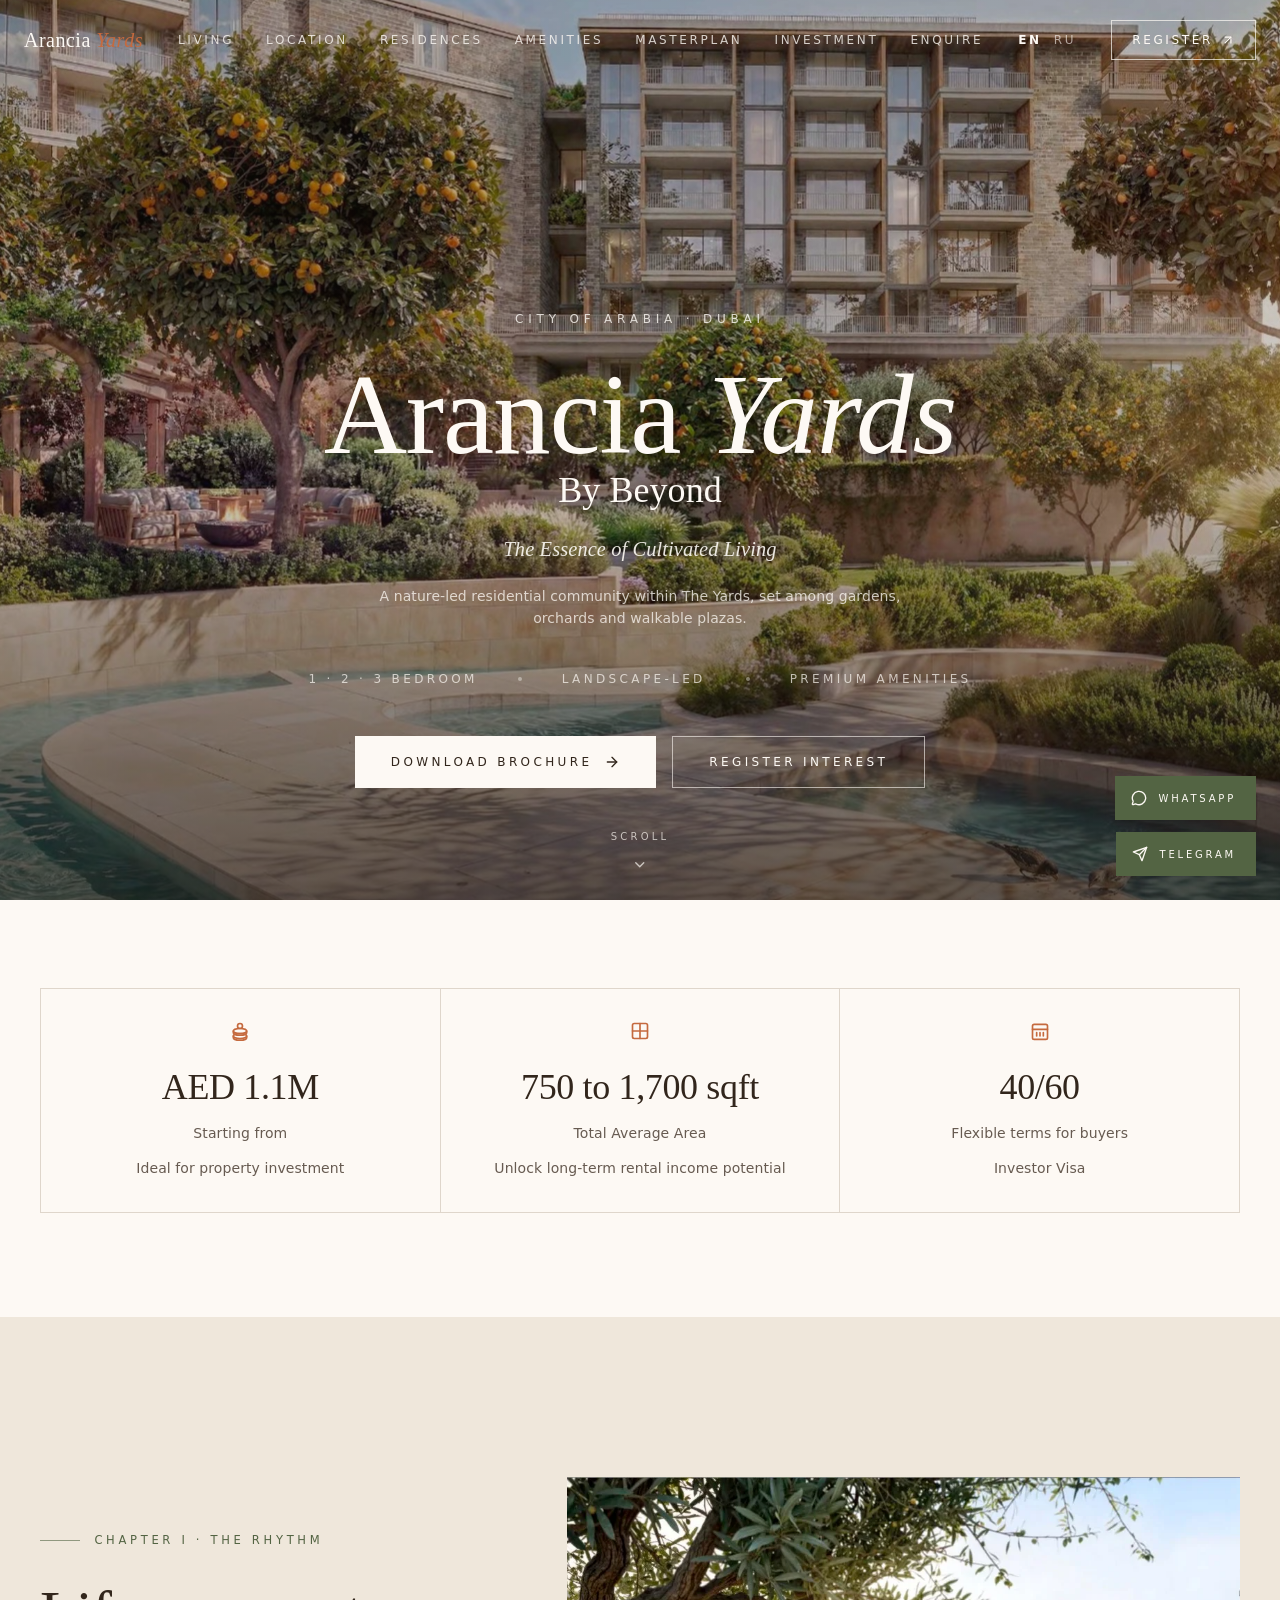
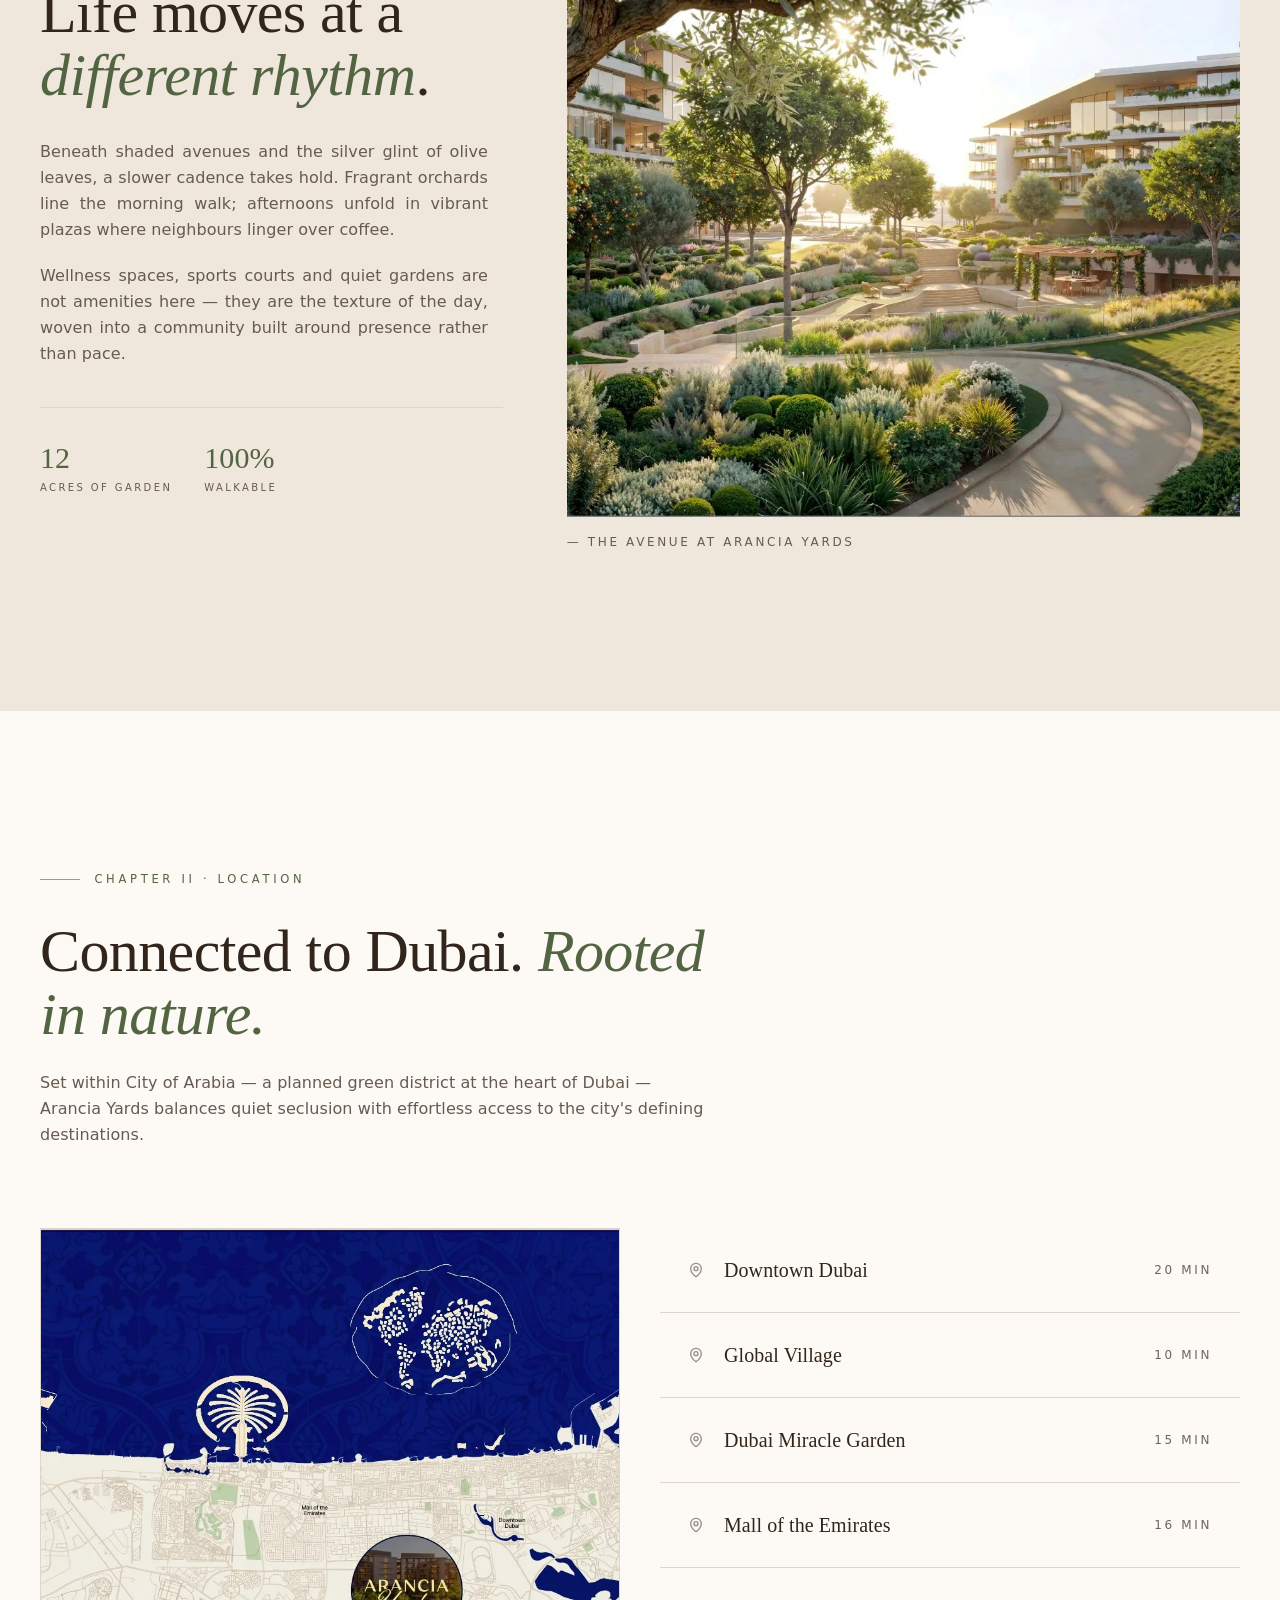
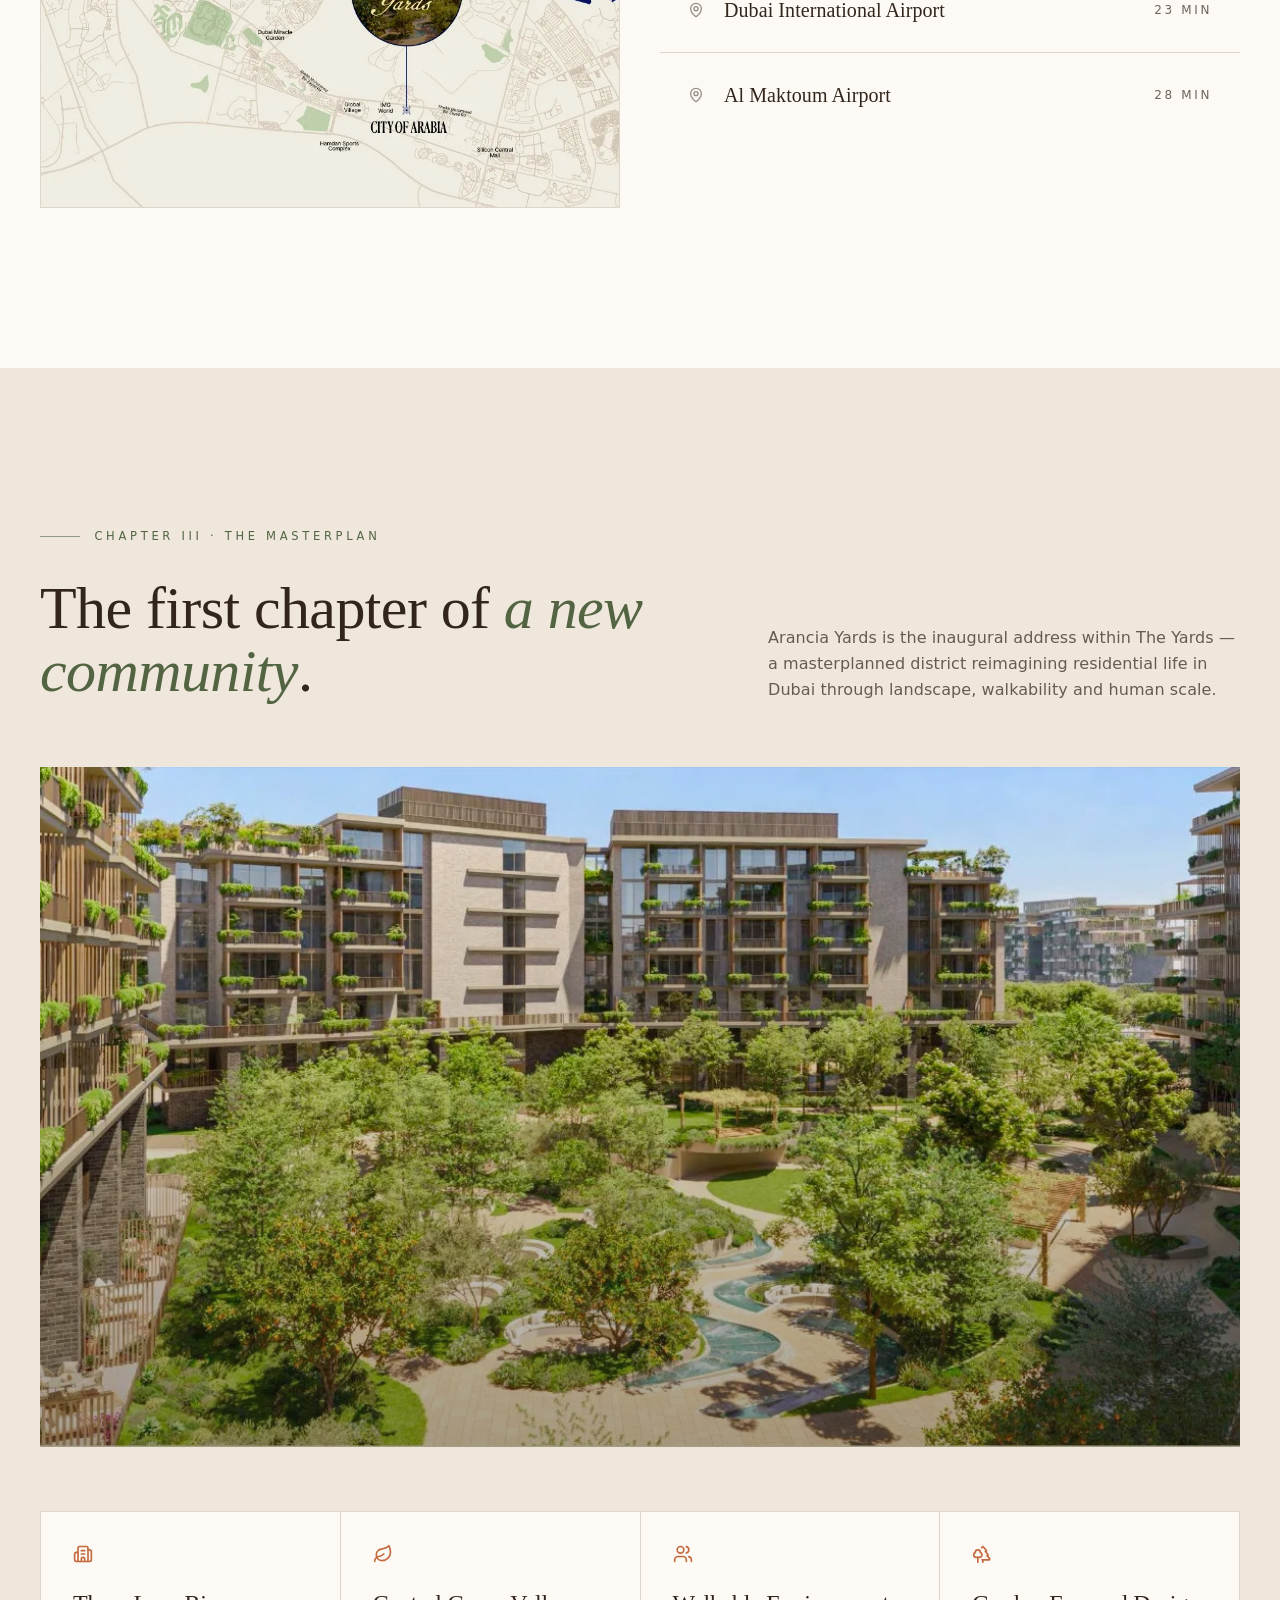
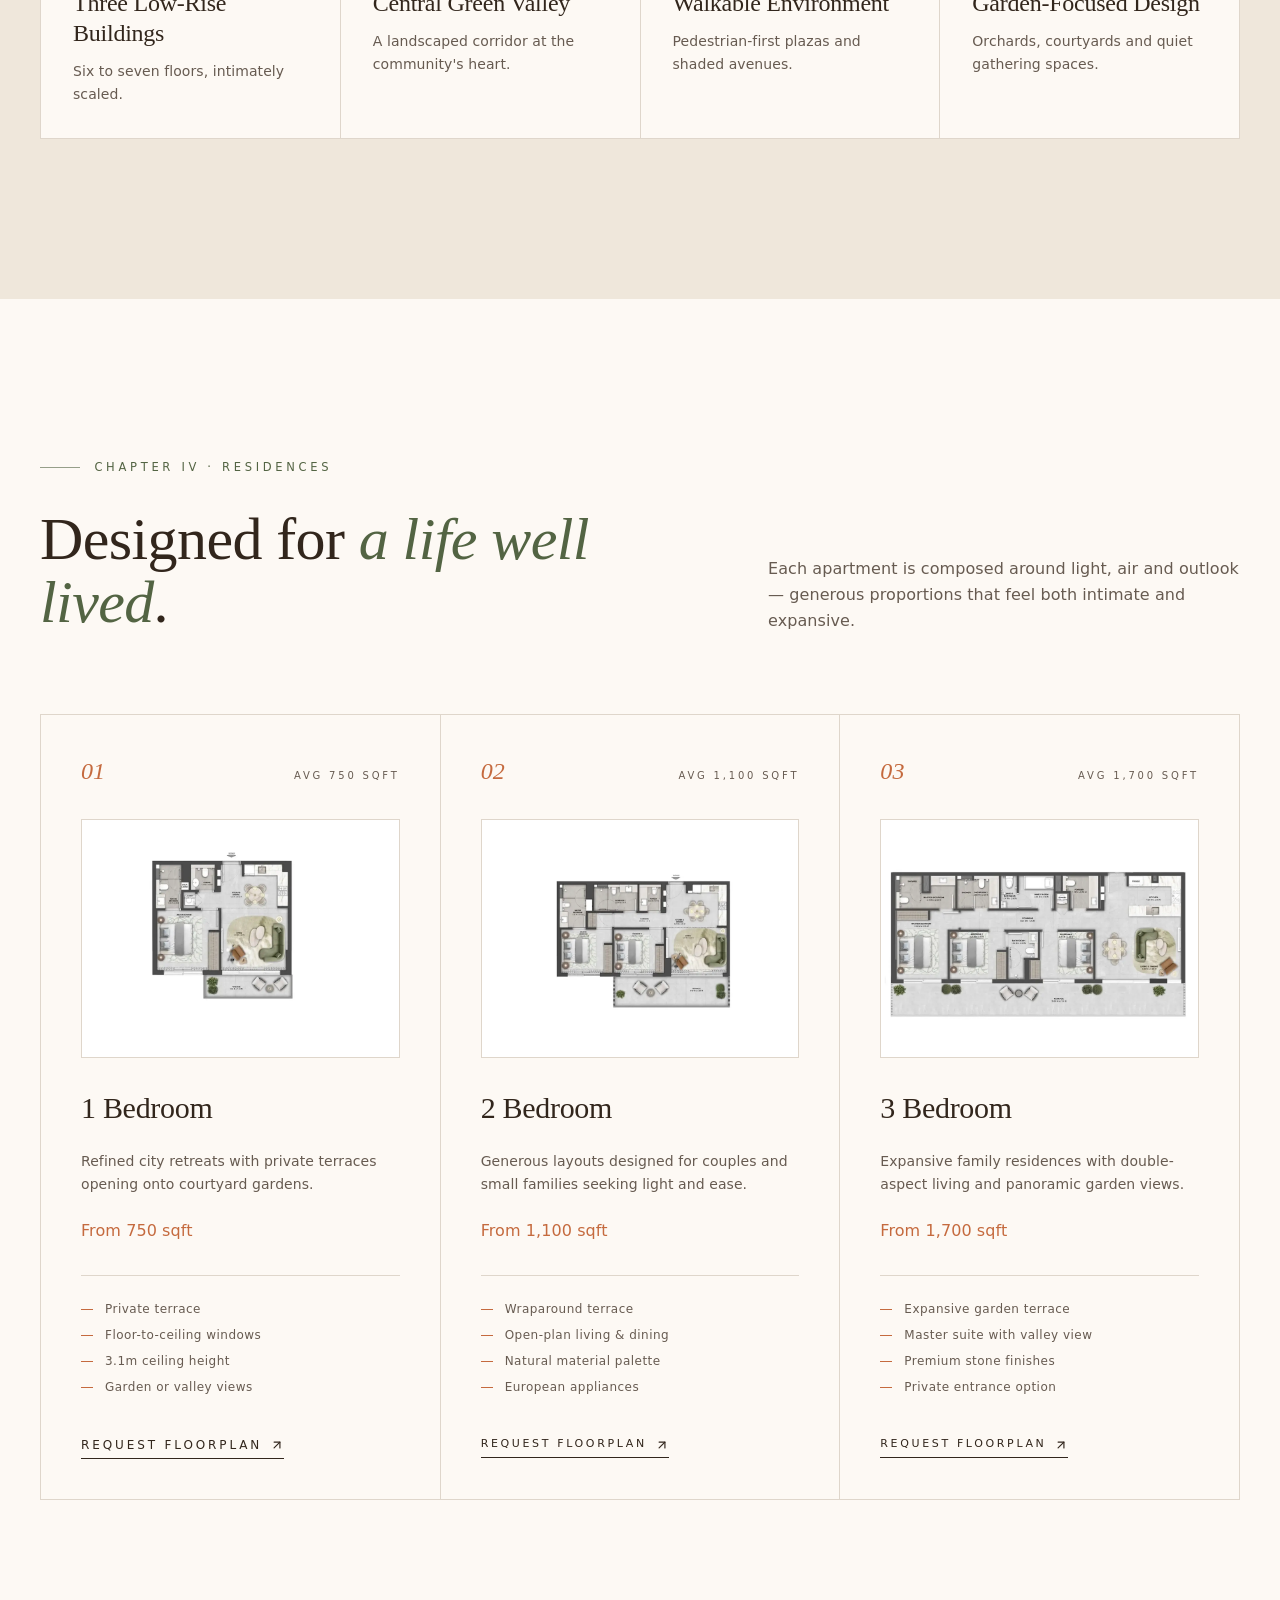
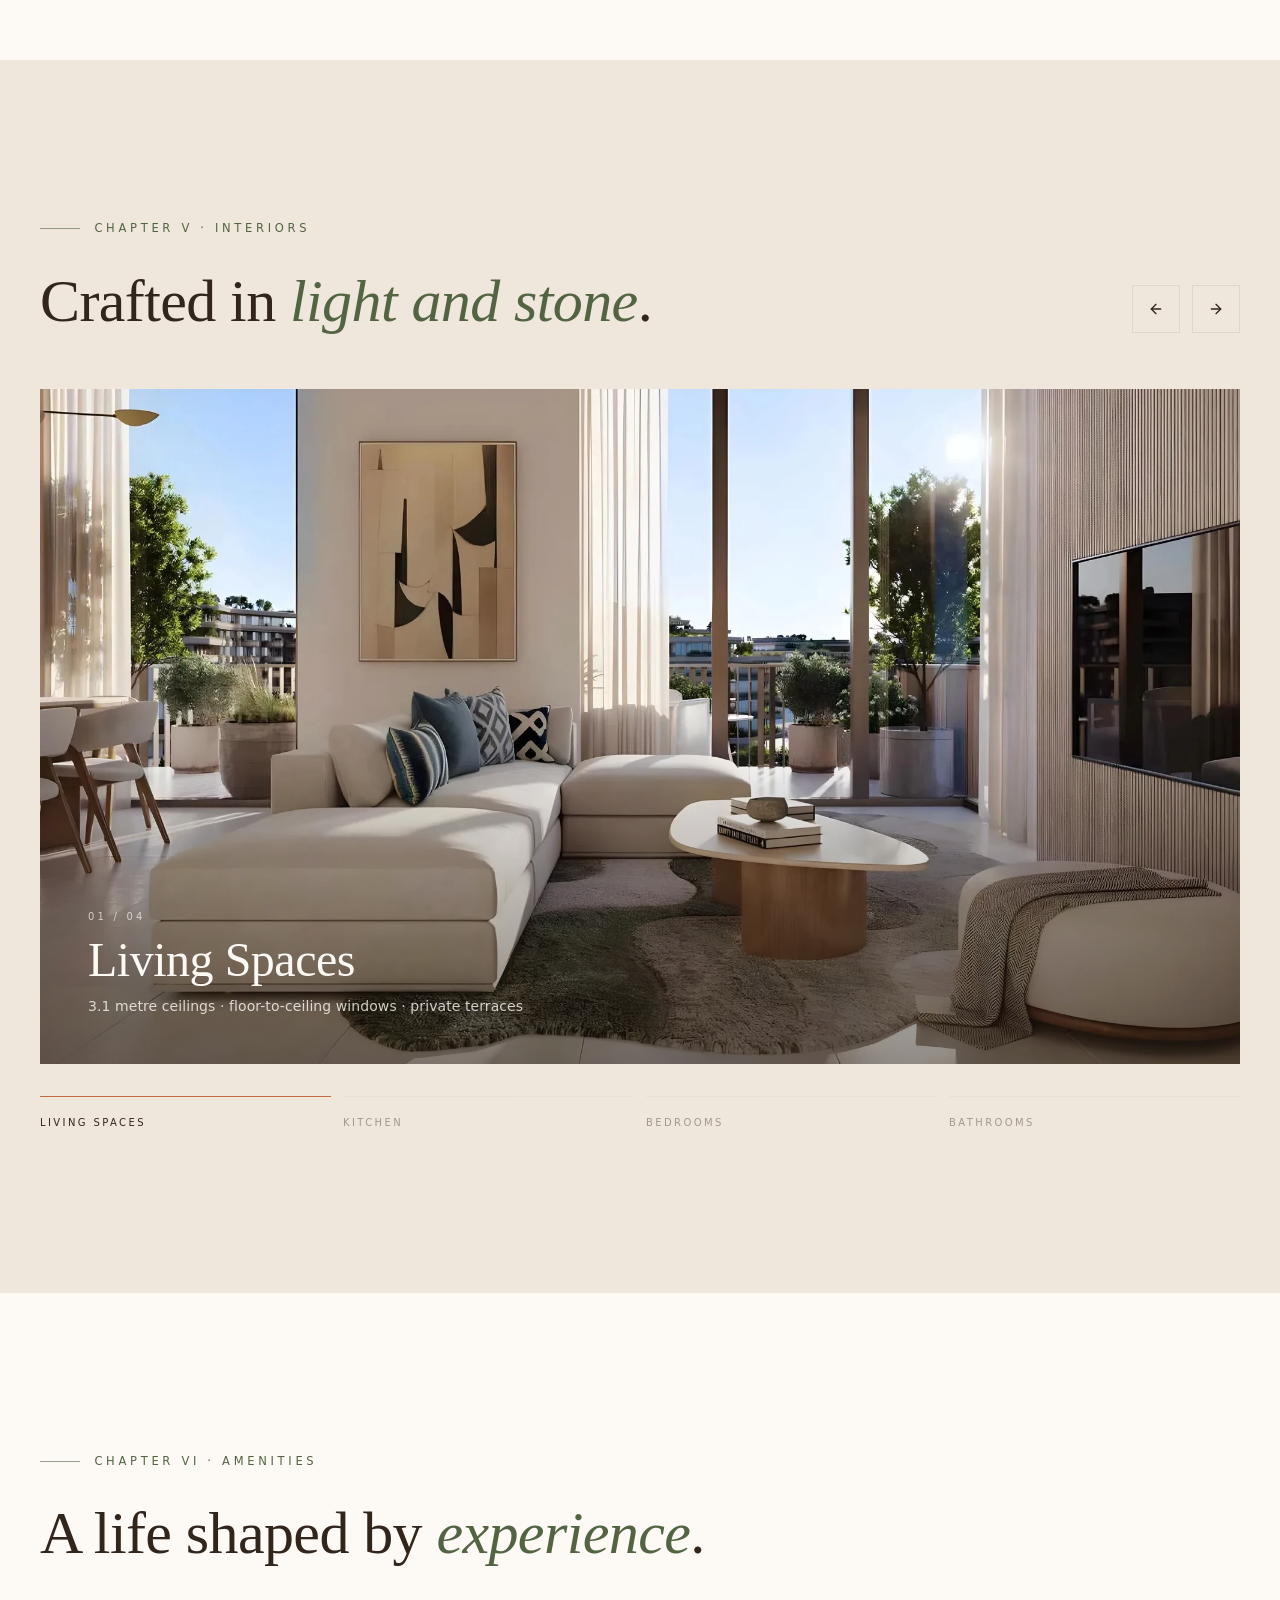
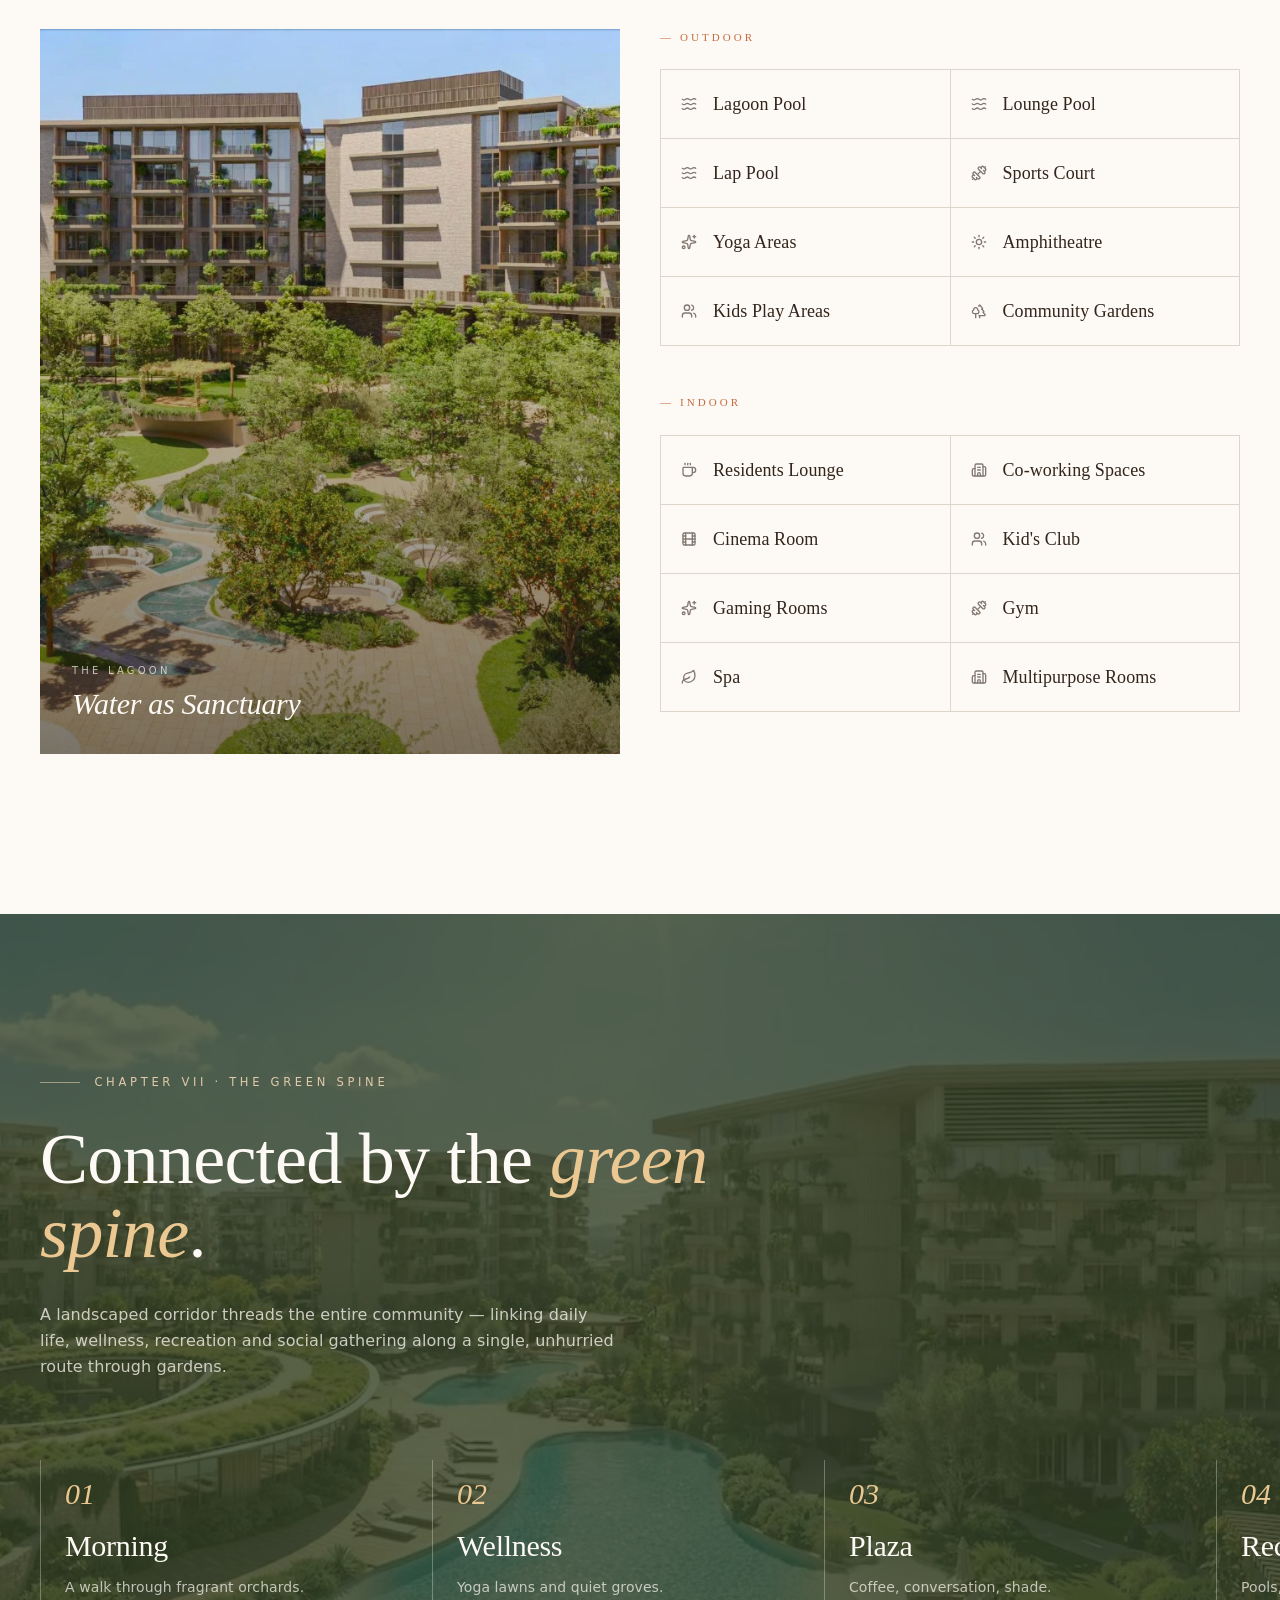
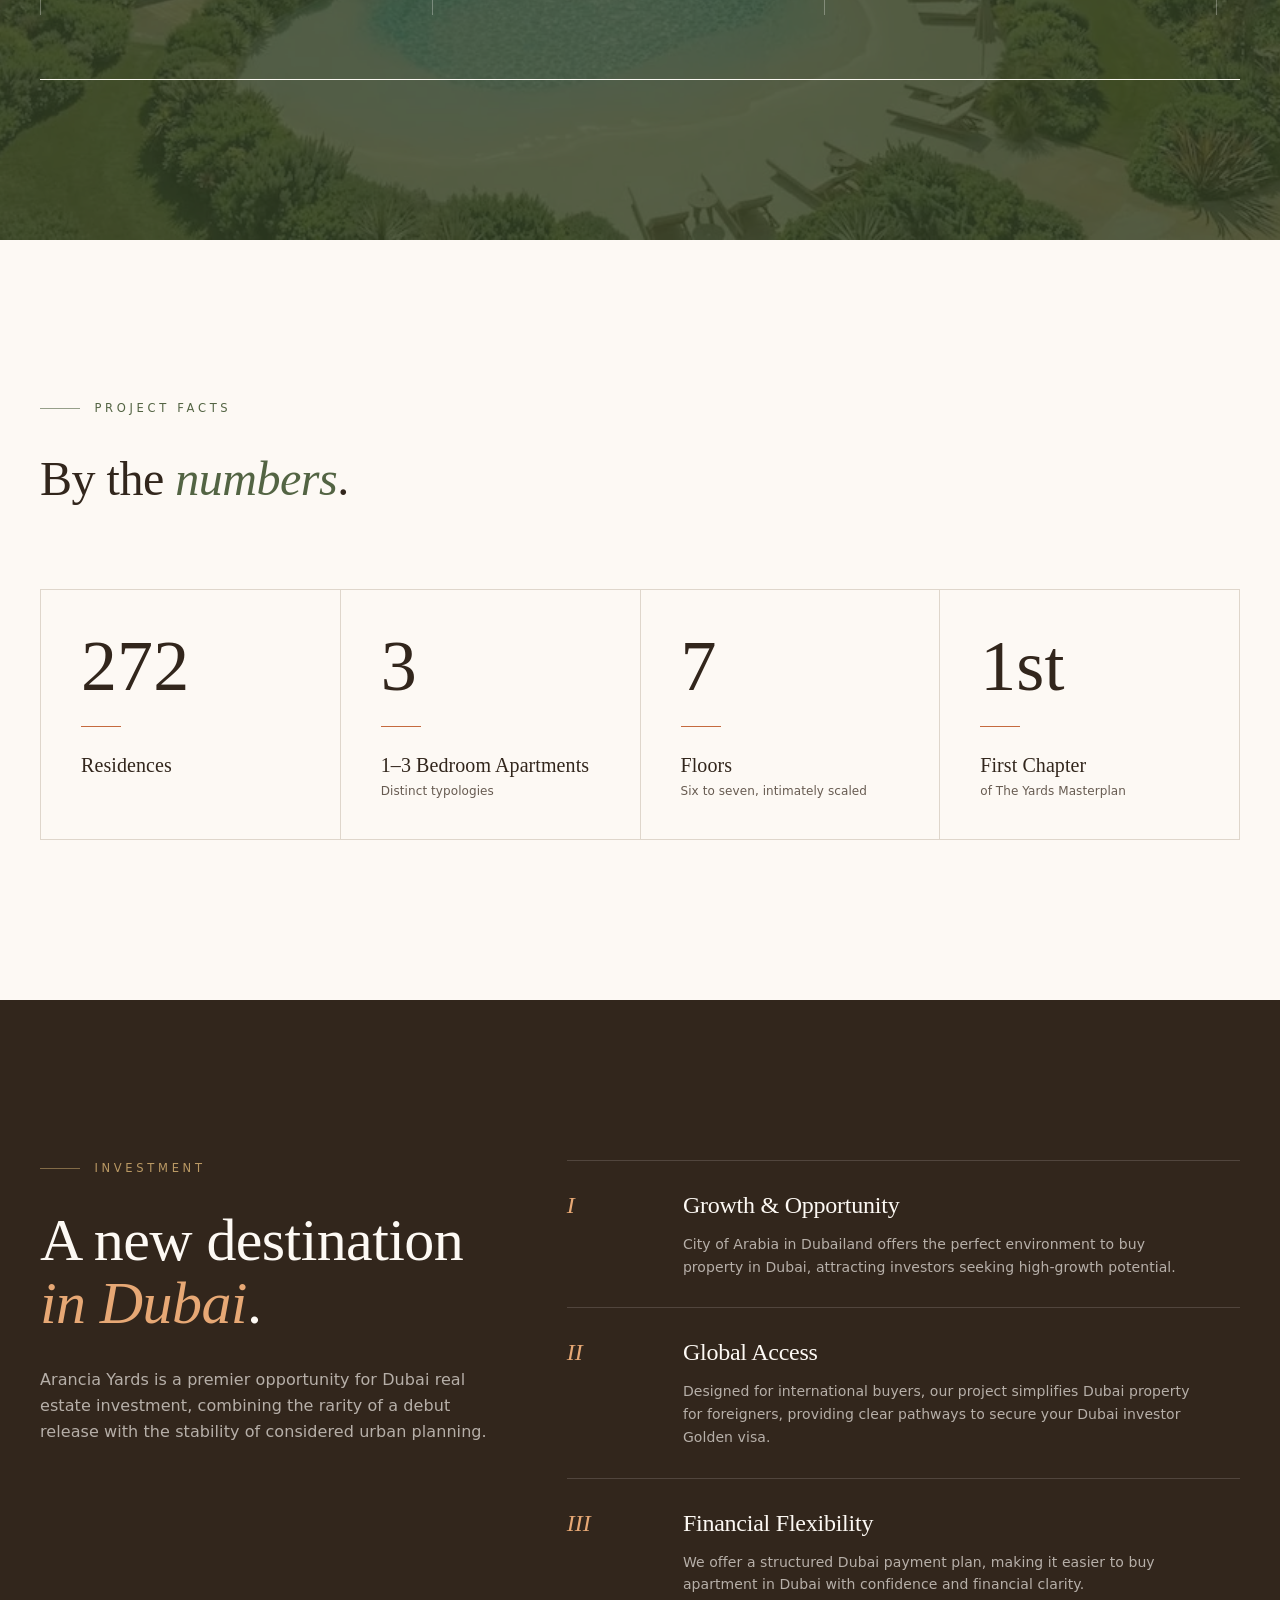
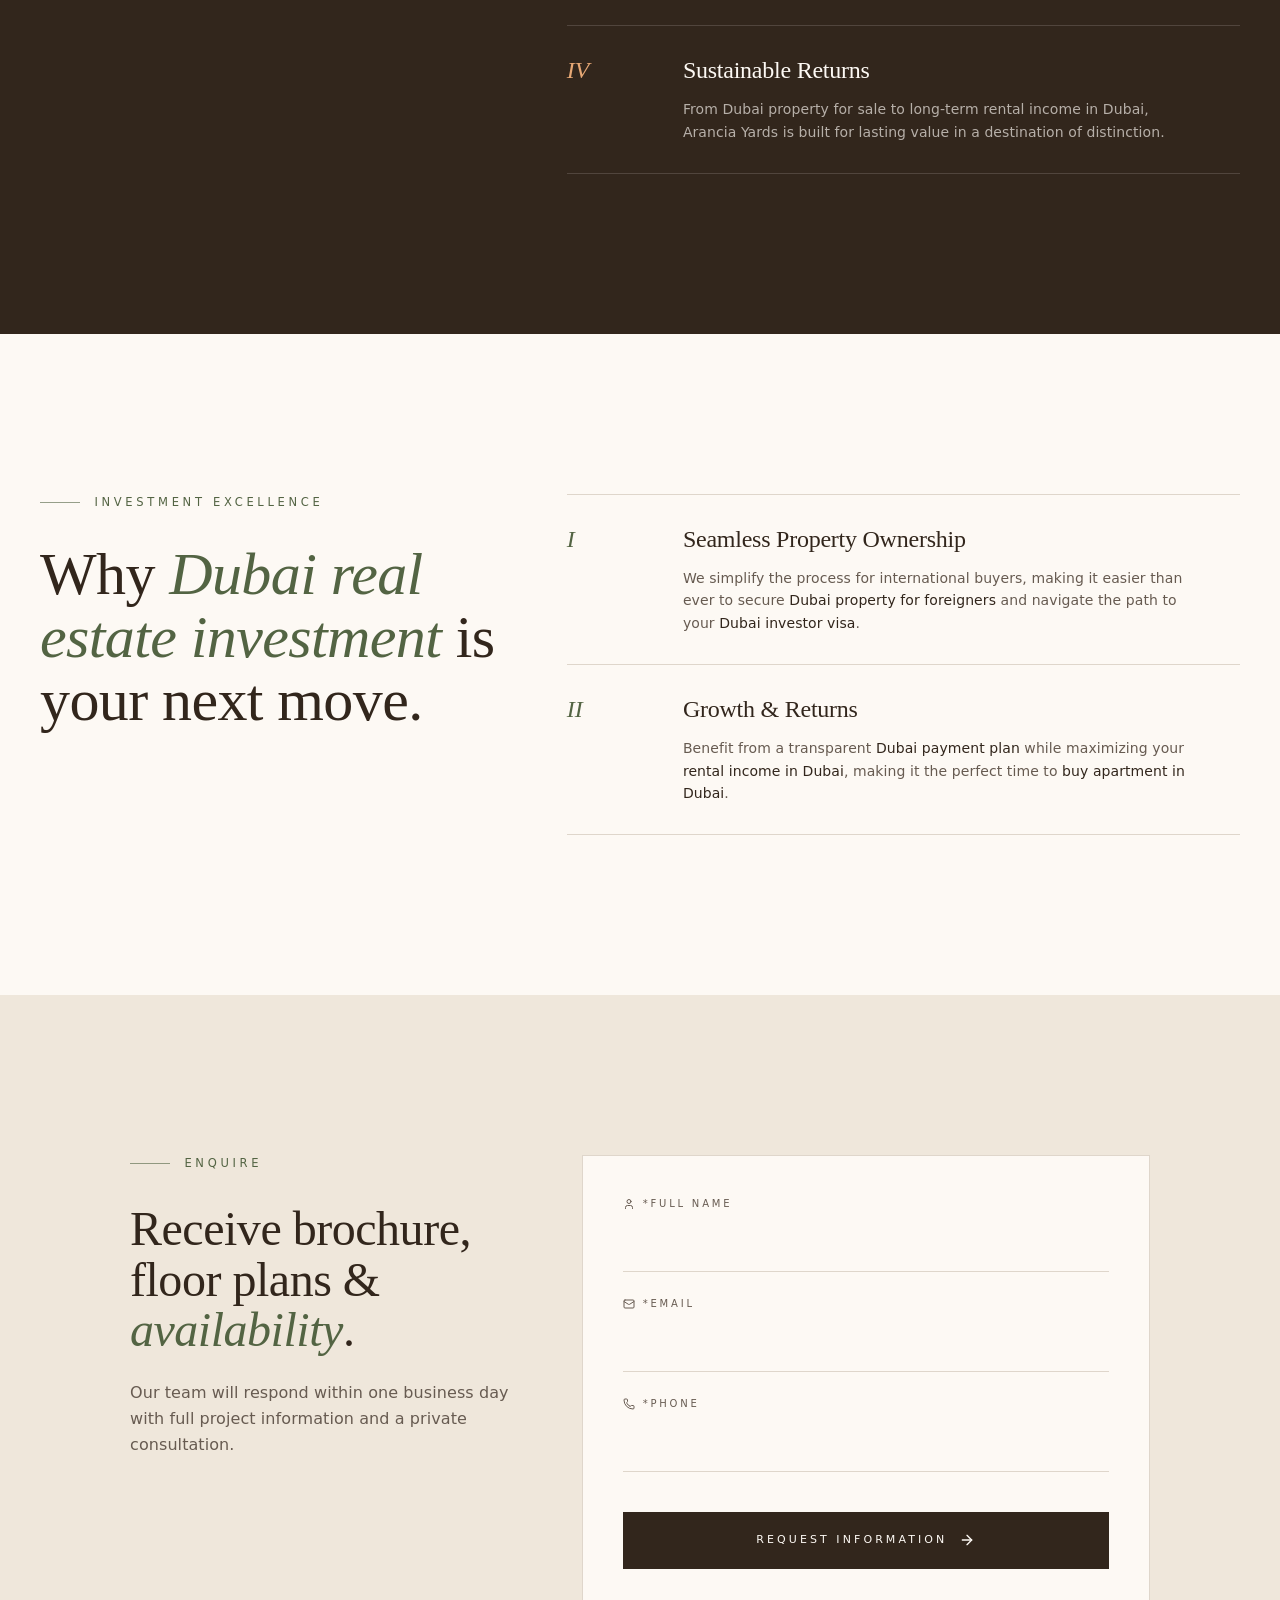
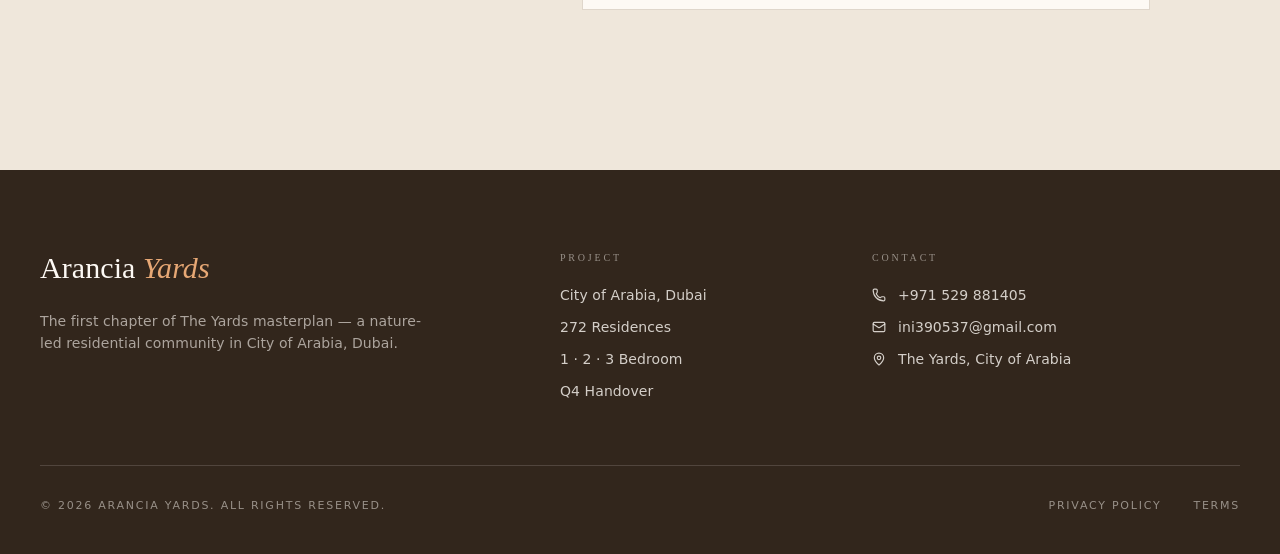
==== commit cf4ba52a: "add SEO keywords" ====
--- a/index.html
+++ b/index.html
@@ -2,13 +2,14 @@
 <html lang="en">
    <head>
       <meta http-equiv="Content-Type" content="text/html; charset=UTF-8">
+      <meta name="google-site-verification" content="VmU1EMIwB-rQO-B4HptUNIACfJ_-LpZqXLS-1Jo33YA" />
       <meta name="viewport" content="width=device-width, initial-scale=1">
       <meta name="keywords" content="Arancia Yards, Beyond Developments, City Of Arabia, Dubai, Wadi Al Safa 4, Dubailand">
       <link rel="preload" as="image" href="./assets/hero.webp">
       <link rel="stylesheet" href="./assets/styles-DSCFH82Z.css" data-precedence="default">
       <link rel="stylesheet" href="./assets/css2" data-precedence="default">
       <link rel="icon" type="image/png" href="./assets/favicon.png">
-      <title>Arancia Yards — The Essence of Cultivated Living</title>
+      <title>Arancia Yards | Buy Luxury Apartment in City of Arabia | Property Investment</title>
       <meta property="og:type" content="website">
       <meta name="twitter:card" content="summary_large_image">
       <meta name="description" content="A nature-led residential community within The Yards, City of Arabia, Dubai. 1, 2 &amp; 3 bedroom Mediterranean-inspired residences.">
@@ -20,17 +21,18 @@
       <link rel="preconnect" href="https://fonts.gstatic.com/" crossorigin="anonymous">
    </head>
    <body>
+      <h1 class="sr-only">Dubai Real Estate Investment: Buy Luxury Property and Apartments at Arancia Yards. Secure Investor Golden Visa.</h1>
       <!--$-->
       <main class="bg-background text-foreground overflow-x-hidden">
          <header id="header" class="header">
             <div class="mx-auto flex max-w-[1400px] items-center justify-between px-6 lg:px-10 py-5">
                <a href="#" class="font-serif text-xl tracking-wide text-background">Arancia <span class="italic text-accent keep-accent">Yards</span></a>
-               <nav class="hidden md:flex items-center gap-8"><a href="#living" class="text-[12px] tracking-[0.22em] uppercase transition-colors text-background/80 hover:text-background">Living</a><a href="#location" class="text-[12px] tracking-[0.22em] uppercase transition-colors text-background/80 hover:text-background">Location</a><a href="#residences" class="text-[12px] tracking-[0.22em] uppercase transition-colors text-background/80 hover:text-background">Residences</a><a href="#amenities" class="text-[12px] tracking-[0.22em] uppercase transition-colors text-background/80 hover:text-background">Amenities</a><a href="#masterplan" class="text-[12px] tracking-[0.22em] uppercase transition-colors text-background/80 hover:text-background">Masterplan</a><a href="#enquire" class="text-[12px] tracking-[0.22em] uppercase transition-colors text-background/80 hover:text-background">Enquire</a></nav>
+               <nav class="hidden md:flex items-center gap-8"><a href="#living" class="text-[12px] tracking-[0.22em] uppercase transition-colors text-background/80 hover:text-background">Living</a><a href="#location" class="text-[12px] tracking-[0.22em] uppercase transition-colors text-background/80 hover:text-background">Location</a><a href="#residences" class="text-[12px] tracking-[0.22em] uppercase transition-colors text-background/80 hover:text-background">Residences</a><a href="#amenities" class="text-[12px] tracking-[0.22em] uppercase transition-colors text-background/80 hover:text-background">Amenities</a><a href="#masterplan" class="text-[12px] tracking-[0.22em] uppercase transition-colors text-background/80 hover:text-background">Masterplan</a><a href="#investment" class="text-[12px] tracking-[0.22em] uppercase transition-colors text-background/80 hover:text-background">Investment</a><a href="#" onclick="openModal(); return false;" class="text-[12px] tracking-[0.22em] uppercase transition-colors text-background/80 hover:text-background">Enquire</a></nav>
                <div class="flex items-center gap-3 ps-4 border-s border-background/20">
                   <a href="" class="text-[12px] font-bold tracking-[0.22em] uppercase text-background">EN</a>
                   <a href="ru/index.html" class="text-[12px] tracking-[0.22em] uppercase text-background/60 hover:text-background transition-colors">RU</a>
                </div>
-               <a href="#enquire" class="hidden md:inline-flex items-center gap-2 border px-5 py-2.5 text-[12px] tracking-[0.22em] uppercase transition-colors border-background/70 text-background hover:bg-background hover:text-foreground">
+               <a href="#" onclick="openModal(); return false;" class="hidden md:inline-flex items-center gap-2 border px-5 py-2.5 text-[12px] tracking-[0.22em] uppercase transition-colors border-background/70 text-background hover:bg-background hover:text-foreground">
                   Register 
                   <svg xmlns="http://www.w3.org/2000/svg" width="24" height="24" viewBox="0 0 24 24" fill="none" stroke="currentColor" stroke-width="2" stroke-linecap="round" stroke-linejoin="round" class="lucide lucide-arrow-up-right h-3.5 w-3.5" aria-hidden="true">
                      <path d="M7 7h10v10"></path>
@@ -58,14 +60,14 @@
                <p class="mt-5 max-w-xl text-sm leading-relaxed text-background/75 font-light" style="opacity: 1;">A nature-led residential community within The Yards, set among gardens, orchards and walkable plazas.</p>
                <div class="mt-10 flex flex-wrap items-center justify-center gap-x-10 gap-y-3 text-[12px] tracking-[0.28em] uppercase text-background/70" style="opacity: 1; transform: none;"><span>1 · 2 · 3 Bedroom</span><span class="hidden sm:inline h-1 w-1 rounded-full bg-background/40"></span><span>Landscape-Led</span><span class="hidden sm:inline h-1 w-1 rounded-full bg-background/40"></span><span>Premium Amenities</span></div>
                <div class="mt-12 flex flex-col sm:flex-row gap-4" style="opacity: 1; transform: none;">
-                  <a href="#enquire" class="group inline-flex items-center justify-center gap-3 bg-background text-foreground px-9 py-4 text-[12px] tracking-[0.28em] uppercase hover:bg-accent hover:text-accent-foreground transition-colors">
+                  <a href="#" onclick="openModal(); return false;" class="group inline-flex items-center justify-center gap-3 bg-background text-foreground px-9 py-4 text-[12px] tracking-[0.28em] uppercase hover:bg-accent hover:text-accent-foreground transition-colors">
                      Download Brochure 
                      <svg xmlns="http://www.w3.org/2000/svg" width="24" height="24" viewBox="0 0 24 24" fill="none" stroke="currentColor" stroke-width="2" stroke-linecap="round" stroke-linejoin="round" class="lucide lucide-arrow-right h-4 w-4 transition-transform group-hover:translate-x-1" aria-hidden="true">
                         <path d="M5 12h14"></path>
                         <path d="m12 5 7 7-7 7"></path>
                      </svg>
                   </a>
-                  <a href="#enquire" class="inline-flex items-center justify-center gap-3 border border-background/60 text-background px-9 py-4 text-[12px] tracking-[0.28em] uppercase hover:bg-background hover:text-foreground transition-colors">Register Interest</a>
+                  <a href="#" onclick="openModal(); return false;" class="inline-flex items-center justify-center gap-3 border border-background/60 text-background px-9 py-4 text-[12px] tracking-[0.28em] uppercase hover:bg-background hover:text-foreground transition-colors">Register Interest</a>
                </div>
             </div>
             <div class="absolute bottom-8 left-1/2 z-10 -translate-x-1/2 flex flex-col items-center gap-2 text-background/70" style="opacity: 1;">
@@ -91,6 +93,7 @@
                             </svg>
                             <h3 class="mt-6 font-serif text-4xl leading-tight">AED 1.1M</h3>
                             <p class="mt-3 text-sm text-muted-foreground leading-relaxed">Starting from</p>
+                            <p class="mt-3 text-sm text-muted-foreground leading-relaxed">Ideal for property investment</p>
                         </div>
                     </div>
                     <div class="" style="opacity: 1; transform: none;">
@@ -102,6 +105,7 @@
                             </svg>
                             <h3 class="mt-6 font-serif text-4xl leading-tight">750 to 1,700 sqft</h3>
                             <p class="mt-3 text-sm text-muted-foreground leading-relaxed">Total Average Area</p>
+                            <p class="mt-3 text-sm text-muted-foreground leading-relaxed">Unlock long-term rental income potential</p>
                         </div>
                     </div>
                     <div class="" style="opacity: 1; transform: none;">
@@ -114,10 +118,11 @@
                                 <path d="M16 14v4"></path>
                             </svg>
                             <h3 class="mt-6 font-serif text-4xl leading-tight">40/60</h3>
-                            <p class="mt-3 text-sm text-muted-foreground leading-relaxed">Payment plan</p>
+                            <p class="mt-3 text-sm text-muted-foreground leading-relaxed">Flexible terms for buyers</p>
+                            <p class="mt-3 text-sm text-muted-foreground leading-relaxed">Investor Visa</p>
                         </div>
                     </div>
-                </div>          
+                </div>
             </div>
          </section>
 
@@ -254,7 +259,7 @@
                </div>
                <div class="" style="opacity: 1; transform: none;">
                   <div class="relative overflow-hidden">
-                     <img src="./assets/masterplan.webp" alt="The Yards masterplan aerial view" width="1800" height="1200" loading="lazy" class="w-full h-[560px] lg:h-[680px] object-cover" style="transform: none;">
+                     <img src="./assets/masterplan.webp" alt="Luxury apartment for sale in Dubai City of Arabia" width="1800" height="1200" loading="lazy" class="w-full h-[560px] lg:h-[680px] object-cover" style="transform: none;">
                      <div class="absolute inset-0 bg-gradient-to-t from-ink/40 to-transparent"></div>
                   </div>
                </div>
@@ -348,7 +353,7 @@
                            <li class="flex items-center gap-3"><span class="h-px w-3 bg-accent"></span> 3.1m ceiling height</li>
                            <li class="flex items-center gap-3"><span class="h-px w-3 bg-accent"></span> Garden or valley views</li>
                         </ul>
-                        <a href="#enquire" class="mt-10 inline-flex items-center gap-2 text-[12px] tracking-[0.24em] uppercase text-foreground border-b border-foreground pb-1 self-start group-hover:text-accent group-hover:border-accent transition-colors">
+                        <a href="#" onclick="openModal(); return false;" class="mt-10 inline-flex items-center gap-2 text-[12px] tracking-[0.24em] uppercase text-foreground border-b border-foreground pb-1 self-start group-hover:text-accent group-hover:border-accent transition-colors">
                            Request Floorplan 
                            <svg xmlns="http://www.w3.org/2000/svg" width="24" height="24" viewBox="0 0 24 24" fill="none" stroke="currentColor" stroke-width="2" stroke-linecap="round" stroke-linejoin="round" class="lucide lucide-arrow-up-right h-3.5 w-3.5" aria-hidden="true">
                               <path d="M7 7h10v10"></path>
@@ -381,7 +386,7 @@
                            <li class="flex items-center gap-3"><span class="h-px w-3 bg-accent"></span> Natural material palette</li>
                            <li class="flex items-center gap-3"><span class="h-px w-3 bg-accent"></span> European appliances</li>
                         </ul>
-                        <a href="#enquire" class="mt-10 inline-flex items-center gap-2 text-[11px] tracking-[0.24em] uppercase text-foreground border-b border-foreground pb-1 self-start group-hover:text-accent group-hover:border-accent transition-colors">
+                        <a href="#" onclick="openModal(); return false;" class="mt-10 inline-flex items-center gap-2 text-[11px] tracking-[0.24em] uppercase text-foreground border-b border-foreground pb-1 self-start group-hover:text-accent group-hover:border-accent transition-colors">
                            Request Floorplan 
                            <svg xmlns="http://www.w3.org/2000/svg" width="24" height="24" viewBox="0 0 24 24" fill="none" stroke="currentColor" stroke-width="2" stroke-linecap="round" stroke-linejoin="round" class="lucide lucide-arrow-up-right h-3.5 w-3.5" aria-hidden="true">
                               <path d="M7 7h10v10"></path>
@@ -414,7 +419,7 @@
                            <li class="flex items-center gap-3"><span class="h-px w-3 bg-accent"></span> Premium stone finishes</li>
                            <li class="flex items-center gap-3"><span class="h-px w-3 bg-accent"></span> Private entrance option</li>
                         </ul>
-                        <a href="#enquire" class="mt-10 inline-flex items-center gap-2 text-[11px] tracking-[0.24em] uppercase text-foreground border-b border-foreground pb-1 self-start group-hover:text-accent group-hover:border-accent transition-colors">
+                        <a href="#" onclick="openModal(); return false;" class="mt-10 inline-flex items-center gap-2 text-[11px] tracking-[0.24em] uppercase text-foreground border-b border-foreground pb-1 self-start group-hover:text-accent group-hover:border-accent transition-colors">
                            Request Floorplan 
                            <svg xmlns="http://www.w3.org/2000/svg" width="24" height="24" viewBox="0 0 24 24" fill="none" stroke="currentColor" stroke-width="2" stroke-linecap="round" stroke-linejoin="round" class="lucide lucide-arrow-up-right h-3.5 w-3.5" aria-hidden="true">
                               <path d="M7 7h10v10"></path>
@@ -764,54 +769,113 @@
                </div>
             </div>
          </section>
-         <section class="py-32 lg:py-40 bg-foreground text-background">
-            <div class="mx-auto max-w-[1400px] px-6 lg:px-10 grid lg:grid-cols-12 gap-16">
-               <div class="lg:col-span-5" style="opacity: 1; transform: none;">
-                  <p class="eyebrow" style="color:oklch(0.7 0.08 78)"><span class="hairline"></span>Investment</p>
-                  <h2 class="mt-8 font-serif text-5xl lg:text-6xl leading-[1.05] font-light">A new destination <span class="italic" style="color:oklch(0.78 0.1 60)">in Dubai</span>.</h2>
-                  <p class="mt-8 text-background/65 leading-relaxed max-w-md">Arancia Yards arrives at the threshold of a maturing neighbourhood — combining the rarity of a debut release with the stability of considered urban planning.</p>
-               </div>
-               <div class="lg:col-span-7 space-y-px">
-                  <div class="" style="opacity: 1; transform: none;">
-                     <div class="grid grid-cols-12 gap-6 py-7 border-t border-background/15">
-                        <div class="col-span-2 font-serif italic text-2xl" style="color:oklch(0.78 0.1 60)">I</div>
-                        <div class="col-span-10">
-                           <h3 class="font-serif text-2xl">A growing location</h3>
-                           <p class="mt-3 text-background/65 text-sm leading-relaxed max-w-lg">City of Arabia sits within Dubailand — one of the city's fastest-expanding residential districts.</p>
-                        </div>
-                     </div>
-                  </div>
-                  <div class="" style="opacity: 1; transform: none;">
-                     <div class="grid grid-cols-12 gap-6 py-7 border-t border-background/15">
-                        <div class="col-span-2 font-serif italic text-2xl" style="color:oklch(0.78 0.1 60)">II</div>
-                        <div class="col-span-10">
-                           <h3 class="font-serif text-2xl">Masterplanned community</h3>
-                           <p class="mt-3 text-background/65 text-sm leading-relaxed max-w-lg">Cohesive design and unified landscape strategy across The Yards.</p>
-                        </div>
-                     </div>
-                  </div>
-                  <div class="" style="opacity: 1; transform: none;">
-                     <div class="grid grid-cols-12 gap-6 py-7 border-t border-background/15">
-                        <div class="col-span-2 font-serif italic text-2xl" style="color:oklch(0.78 0.1 60)">III</div>
-                        <div class="col-span-10">
-                           <h3 class="font-serif text-2xl">Lifestyle-driven design</h3>
-                           <p class="mt-3 text-background/65 text-sm leading-relaxed max-w-lg">Wellness, walkability and nature as core architectural principles.</p>
-                        </div>
-                     </div>
-                  </div>
-                  <div class="" style="opacity: 1; transform: none;">
-                     <div class="grid grid-cols-12 gap-6 py-7 border-t border-background/15">
-                        <div class="col-span-2 font-serif italic text-2xl" style="color:oklch(0.78 0.1 60)">IV</div>
-                        <div class="col-span-10">
-                           <h3 class="font-serif text-2xl">Long-term value</h3>
-                           <p class="mt-3 text-background/65 text-sm leading-relaxed max-w-lg">First-mover address within an emerging destination of distinction.</p>
-                        </div>
-                     </div>
-                  </div>
-                  <div class="border-t border-background/15"></div>
-               </div>
-            </div>
-         </section>
+<section id="investment" class="py-32 lg:py-40 bg-foreground text-background">
+    <div class="mx-auto max-w-[1400px] px-6 lg:px-10 grid lg:grid-cols-12 gap-16">
+        <div class="lg:col-span-5">
+            <p class="eyebrow" style="color:oklch(0.7 0.08 78)"><span class="hairline"></span>Investment</p>
+            <h2 class="mt-8 font-serif text-5xl lg:text-6xl leading-[1.05] font-light">
+                A new destination <span class="italic" style="color:oklch(0.78 0.1 60)">in Dubai</span>.
+            </h2>
+            <p class="mt-8 text-background/65 leading-relaxed max-w-md">
+                Arancia Yards is a premier opportunity for Dubai real estate investment, 
+                combining the rarity of a debut release with the stability of considered urban planning.
+            </p>
+        </div>
+        <div class="lg:col-span-7 space-y-px">
+            
+            <!-- I -->
+            <div class="grid grid-cols-12 gap-6 py-7 border-t border-background/15">
+                <div class="col-span-2 font-serif italic text-2xl" style="color:oklch(0.78 0.1 60)">I</div>
+                <div class="col-span-10">
+                    <h3 class="font-serif text-2xl">Growth & Opportunity</h3>
+                    <p class="mt-3 text-background/65 text-sm leading-relaxed max-w-lg">
+                        City of Arabia in Dubailand offers the perfect environment to buy property in Dubai, 
+                        attracting investors seeking high-growth potential.
+                    </p>
+                </div>
+            </div>
+
+            <!-- II -->
+            <div class="grid grid-cols-12 gap-6 py-7 border-t border-background/15">
+                <div class="col-span-2 font-serif italic text-2xl" style="color:oklch(0.78 0.1 60)">II</div>
+                <div class="col-span-10">
+                    <h3 class="font-serif text-2xl">Global Access</h3>
+                    <p class="mt-3 text-background/65 text-sm leading-relaxed max-w-lg">
+                        Designed for international buyers, our project simplifies Dubai property for foreigners, 
+                        providing clear pathways to secure your Dubai investor Golden visa.
+                    </p>
+                </div>
+            </div>
+
+            <!-- III -->
+            <div class="grid grid-cols-12 gap-6 py-7 border-t border-background/15">
+                <div class="col-span-2 font-serif italic text-2xl" style="color:oklch(0.78 0.1 60)">III</div>
+                <div class="col-span-10">
+                    <h3 class="font-serif text-2xl">Financial Flexibility</h3>
+                    <p class="mt-3 text-background/65 text-sm leading-relaxed max-w-lg">
+                        We offer a structured Dubai payment plan, making it easier to 
+                        buy apartment in Dubai with confidence and financial clarity.
+                    </p>
+                </div>
+            </div>
+
+            <!-- IV -->
+            <div class="grid grid-cols-12 gap-6 py-7 border-t border-background/15">
+                <div class="col-span-2 font-serif italic text-2xl" style="color:oklch(0.78 0.1 60)">IV</div>
+                <div class="col-span-10">
+                    <h3 class="font-serif text-2xl">Sustainable Returns</h3>
+                    <p class="mt-3 text-background/65 text-sm leading-relaxed max-w-lg">
+                        From Dubai property for sale to long-term rental income in Dubai, 
+                        Arancia Yards is built for lasting value in a destination of distinction.
+                    </p>
+                </div>
+            </div>
+            
+            <div class="border-t border-background/15"></div>
+        </div>
+    </div>
+</section>
+
+<section class="py-32 lg:py-40 bg-background text-foreground">
+    <div class="mx-auto max-w-[1400px] px-6 lg:px-10 grid lg:grid-cols-12 gap-16">
+        <div class="lg:col-span-5">
+            <p class="eyebrow"><span class="hairline"></span>Investment Excellence</p>
+            <h2 class="mt-8 font-serif text-5xl lg:text-6xl leading-[1.05] font-light">
+                Why <span class="italic text-olive">Dubai real estate investment</span> is your next move.
+            </h2>
+        </div>
+        <div class="lg:col-span-7 space-y-px">
+            <!-- V -->
+            <div class="grid grid-cols-12 gap-6 py-7 border-t border-border">
+                <div class="col-span-2 font-serif italic text-2xl text-olive">I</div>
+                <div class="col-span-10">
+                    <h3 class="font-serif text-2xl">Seamless Property Ownership</h3>
+                    <p class="mt-3 text-muted-foreground text-sm leading-relaxed max-w-lg">
+                        We simplify the process for international buyers, making it easier than ever to secure 
+                        <span class="text-foreground font-medium">Dubai property for foreigners</span> 
+                        and navigate the path to your 
+                        <span class="text-foreground font-medium">Dubai investor visa</span>.
+                    </p>
+                </div>
+            </div>
+            <div class="grid grid-cols-12 gap-6 py-7 border-t border-border">
+                <div class="col-span-2 font-serif italic text-2xl text-olive">II</div>
+                <div class="col-span-10">
+                    <h3 class="font-serif text-2xl">Growth & Returns</h3>
+                    <p class="mt-3 text-muted-foreground text-sm leading-relaxed max-w-lg">
+                        Benefit from a transparent 
+                        <span class="text-foreground font-medium">Dubai payment plan</span> while maximizing your 
+                        <span class="text-foreground font-medium">rental income in Dubai</span>, 
+                        making it the perfect time to <span class="text-foreground font-medium">buy apartment in Dubai</span>.
+                    </p>
+                </div>
+            </div>
+            
+            <div class="border-t border-border"></div>
+        </div>
+    </div>
+</section>
+
          <section id="enquire" class="py-32 lg:py-40 bg-secondary">
             <div class="mx-auto max-w-[1100px] px-6 lg:px-10 grid lg:grid-cols-12 gap-16 items-start">
                <div class="lg:col-span-5" style="opacity: 1; transform: none;">
@@ -927,7 +991,61 @@
             </a>
         </div>
       </main>
+      <dialog id="enquireModal" class="bg-secondary rounded-none shadow-2xl w-full max-w-[1000px] border-none p-0 backdrop:bg-black/50 backdrop:backdrop-blur-sm">
+         <button onclick="closeModal()" class="absolute top-0 right-0 z-10 hover:rotate-90 transition-transform duration-300">
+            <svg width="24" height="24" viewBox="0 0 24 24" fill="none" stroke="currentColor" stroke-width="1"><path d="M18 6 6 18M6 6l12 12"/></svg>
+         </button>
+         <section id="enquire" class="p-8 lg:p-16">
+            <div class="mx-auto max-w-[1100px] grid lg:grid-cols-12 gap-12 items-start">
+                  <div class="lg:col-span-5">
+                     <p class="eyebrow"><span class="hairline"></span>Enquire</p>
+                     <h2 class="mt-8 font-serif text-3xl lg:text-4xl leading-[1.05] font-light">Receive brochure, floor plans &amp; <span class="italic text-olive">availability</span>.</h2>
+                     <p class="mt-6 text-muted-foreground leading-relaxed">Our team will respond within one business day with full project information and a private consultation.</p>
+                  </div>
+                  <div class="lg:col-span-7">
+                     <form id="leadForm" action="https://docs.google.com/forms/d/e/1FAIpQLSdxNfIpG-yXY3XwXq2v94Lv6ouKyDY1MdpH5j94Rzq9bI4p7A/formResponse" method="POST" class="space-y-6 bg-background border border-border p-8 lg:p-10">
+                     <div class="group">
+                        <label class="text-[10px] tracking-[0.28em] uppercase text-muted-foreground flex items-center gap-2">
+                           <svg xmlns="http://www.w3.org/2000/svg" width="24" height="24" viewBox="0 0 24 24" fill="none" stroke="currentColor" stroke-width="2" stroke-linecap="round" stroke-linejoin="round" class="lucide lucide-user h-3 w-3" aria-hidden="true">
+                              <path d="M19 21v-2a4 4 0 0 0-4-4H9a4 4 0 0 0-4 4v2"></path>
+                              <circle cx="12" cy="7" r="4"></circle>
+                           </svg>
+                           *Full Name
+                        </label>
+                        <input id="fullName" required="" type="text" class="mt-2 w-full bg-transparent border-b border-border focus:border-olive outline-none py-3 font-serif text-lg transition-colors" name="entry.2005620554">
+                     </div>
+                     <div class="group">
+                        <label class="text-[10px] tracking-[0.28em] uppercase text-muted-foreground flex items-center gap-2">
+                           <svg xmlns="http://www.w3.org/2000/svg" width="24" height="24" viewBox="0 0 24 24" fill="none" stroke="currentColor" stroke-width="2" stroke-linecap="round" stroke-linejoin="round" class="lucide lucide-mail h-3 w-3" aria-hidden="true">
+                              <path d="m22 7-8.991 5.727a2 2 0 0 1-2.009 0L2 7"></path>
+                              <rect x="2" y="4" width="20" height="16" rx="2"></rect>
+                           </svg>
+                           *Email
+                        </label>
+                        <input id="email" required="" type="email" class="mt-2 w-full bg-transparent border-b border-border focus:border-olive outline-none py-3 font-serif text-lg transition-colors" name="entry.1045781291">
+                     </div>
+                     <div class="group">
+                        <label class="text-[10px] tracking-[0.28em] uppercase text-muted-foreground flex items-center gap-2">
+                           <svg xmlns="http://www.w3.org/2000/svg" width="24" height="24" viewBox="0 0 24 24" fill="none" stroke="currentColor" stroke-width="2" stroke-linecap="round" stroke-linejoin="round" class="lucide lucide-phone h-3 w-3" aria-hidden="true">
+                              <path d="M13.832 16.568a1 1 0 0 0 1.213-.303l.355-.465A2 2 0 0 1 17 15h3a2 2 0 0 1 2 2v3a2 2 0 0 1-2 2A18 18 0 0 1 2 4a2 2 0 0 1 2-2h3a2 2 0 0 1 2 2v3a2 2 0 0 1-.8 1.6l-.468.351a1 1 0 0 0-.292 1.233 14 14 0 0 0 6.392 6.384"></path>
+                           </svg>
+                           *Phone
+                        </label>
+                        <input id="phone" required="" type="tel" pattern="[0-9]*" class="mt-2 w-full bg-transparent border-b border-border focus:border-olive outline-none py-3 font-serif text-lg transition-colors" name="entry.1166974658">
+                     </div>
+                     <button type="submit" class="group w-full inline-flex items-center justify-center gap-3 bg-foreground text-background px-9 py-5 text-[11px] tracking-[0.28em] uppercase hover:bg-accent transition-colors mt-4">
+                        Request Information 
+                        <svg xmlns="http://www.w3.org/2000/svg" width="24" height="24" viewBox="0 0 24 24" fill="none" stroke="currentColor" stroke-width="2" stroke-linecap="round" stroke-linejoin="round" class="lucide lucide-arrow-right h-4 w-4 transition-transform group-hover:translate-x-1" aria-hidden="true">
+                           <path d="M5 12h14"></path>
+                           <path d="m12 5 7 7-7 7"></path>
+                        </svg>
+                     </button>
+                  </form>
+                  </div>
+            </div>
+         </section>
+      </dialog>
       <!--/$-->
-      <script src="./assets/carousel.js" defer></script>
+      <script src="./assets/carousel.js?v=1.1" defer></script>
    </body>
 </html>
--- a/assets/styles-DSCFH82Z.css
+++ b/assets/styles-DSCFH82Z.css
@@ -3595,4 +3595,58 @@
   text-align: justify;
   hyphens: auto;
   text-wrap: pretty;
+}
+
+dialog {
+  opacity: 0;
+  transition: opacity 0.4s ease, transform 0.4s ease;
+  transform: translateY(20px);
+}
+
+dialog[open] {
+  opacity: 1;
+  transform: translateY(0);
+}
+
+dialog {
+  opacity: 0;
+  transition: opacity 0.4s ease, transform 0.4s ease;
+  transform: translateY(20px);
+  
+  width: 90%; 
+  max-width: 880px;      
+  
+  min-height: 50vh;      
+  
+  margin: auto; 
+  padding: 0;
+  border: none;
+  background: white; 
+  box-shadow: 0 25px 50px -12px rgba(0, 0, 0, 0.25);
+}
+
+.p-8.lg:p-12 {
+  padding: 3.5rem;
+}
+
+button[onclick="closeModal()"] {
+    display: flex;
+    align-items: center;
+    justify-content: center;
+    cursor: pointer;
+    min-width: 48px;
+    min-height: 48px;
+}
+
+button[onclick="closeModal()"]:hover {
+    background-color: rgba(0,0,0,0.05);
+    border-radius: 50%;
+}
+
+dialog::-webkit-scrollbar { width: 4px; }
+dialog::-webkit-scrollbar-thumb { background: #d1d5db; }
+
+.sr-only {
+  position: absolute; width: 1px; height: 1px; padding: 0; margin: -1px; 
+  overflow: hidden; clip: rect(0, 0, 0, 0); border: 0;
 }
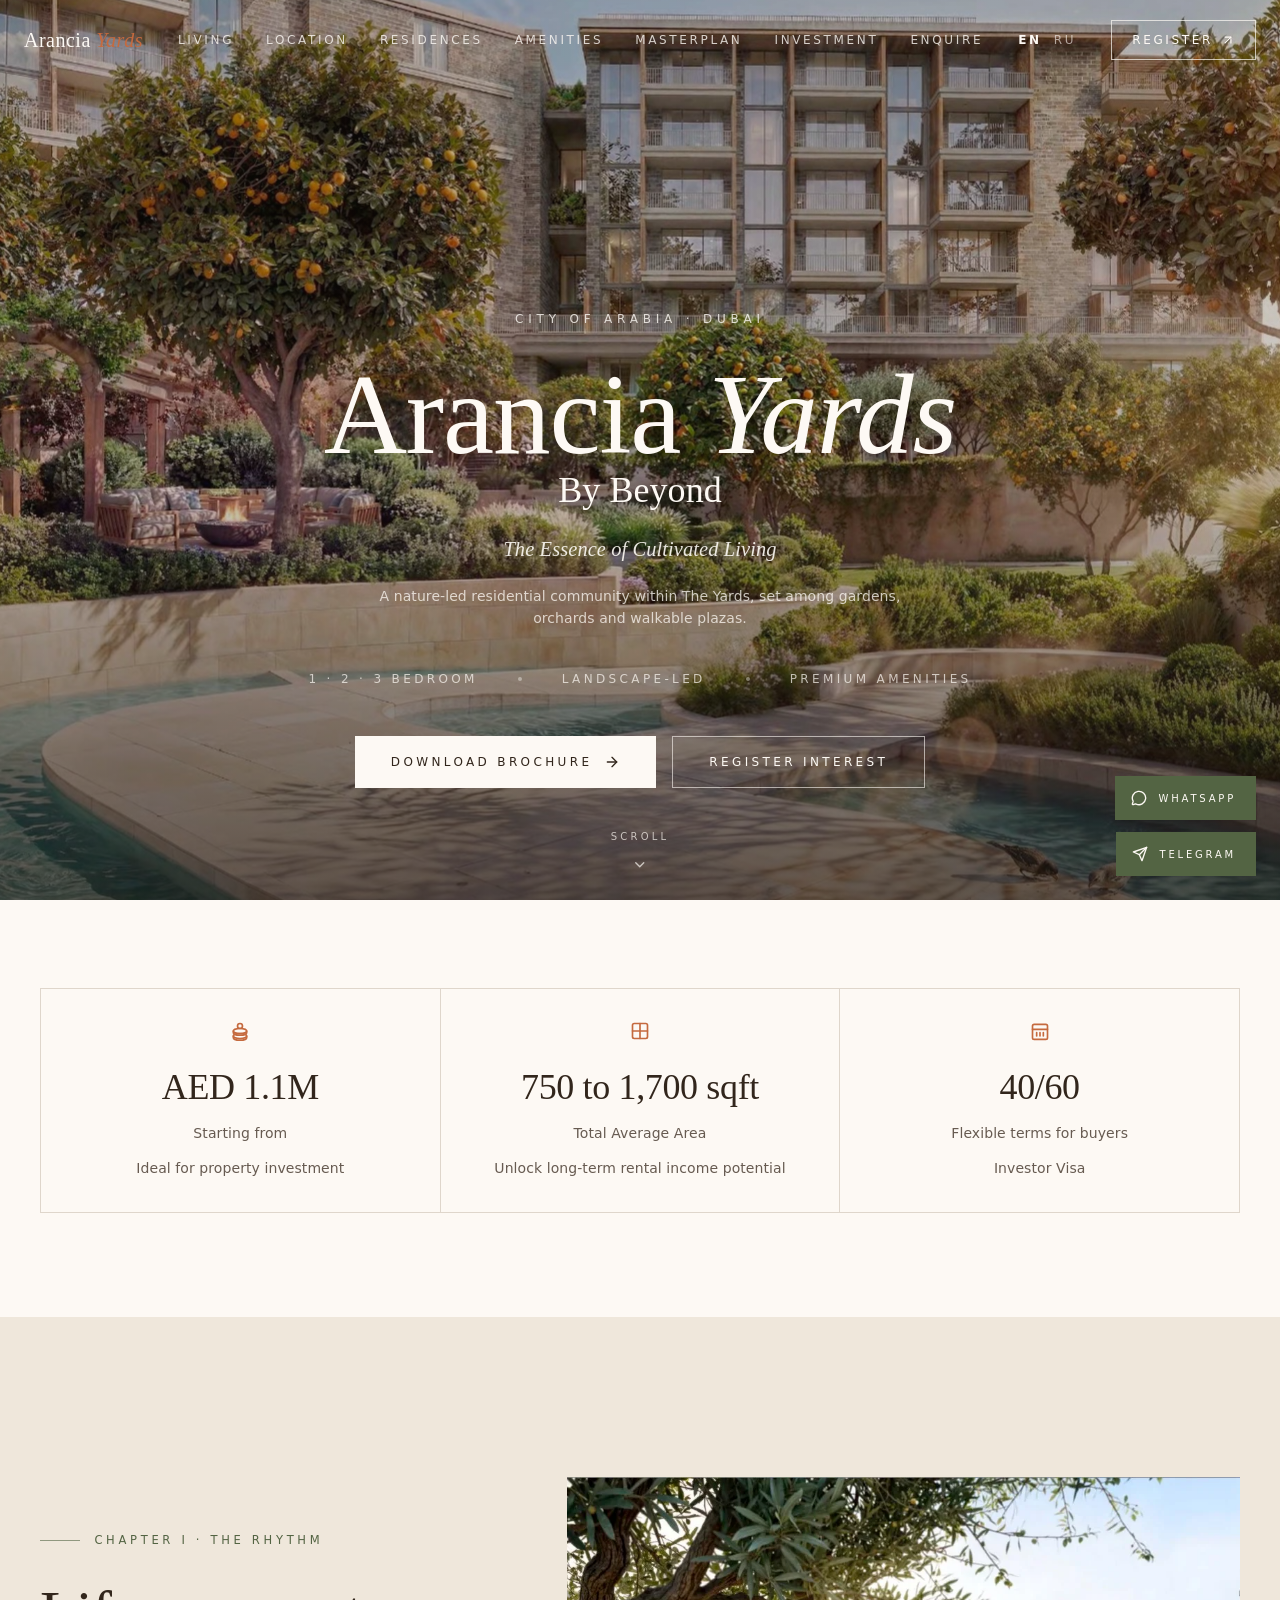
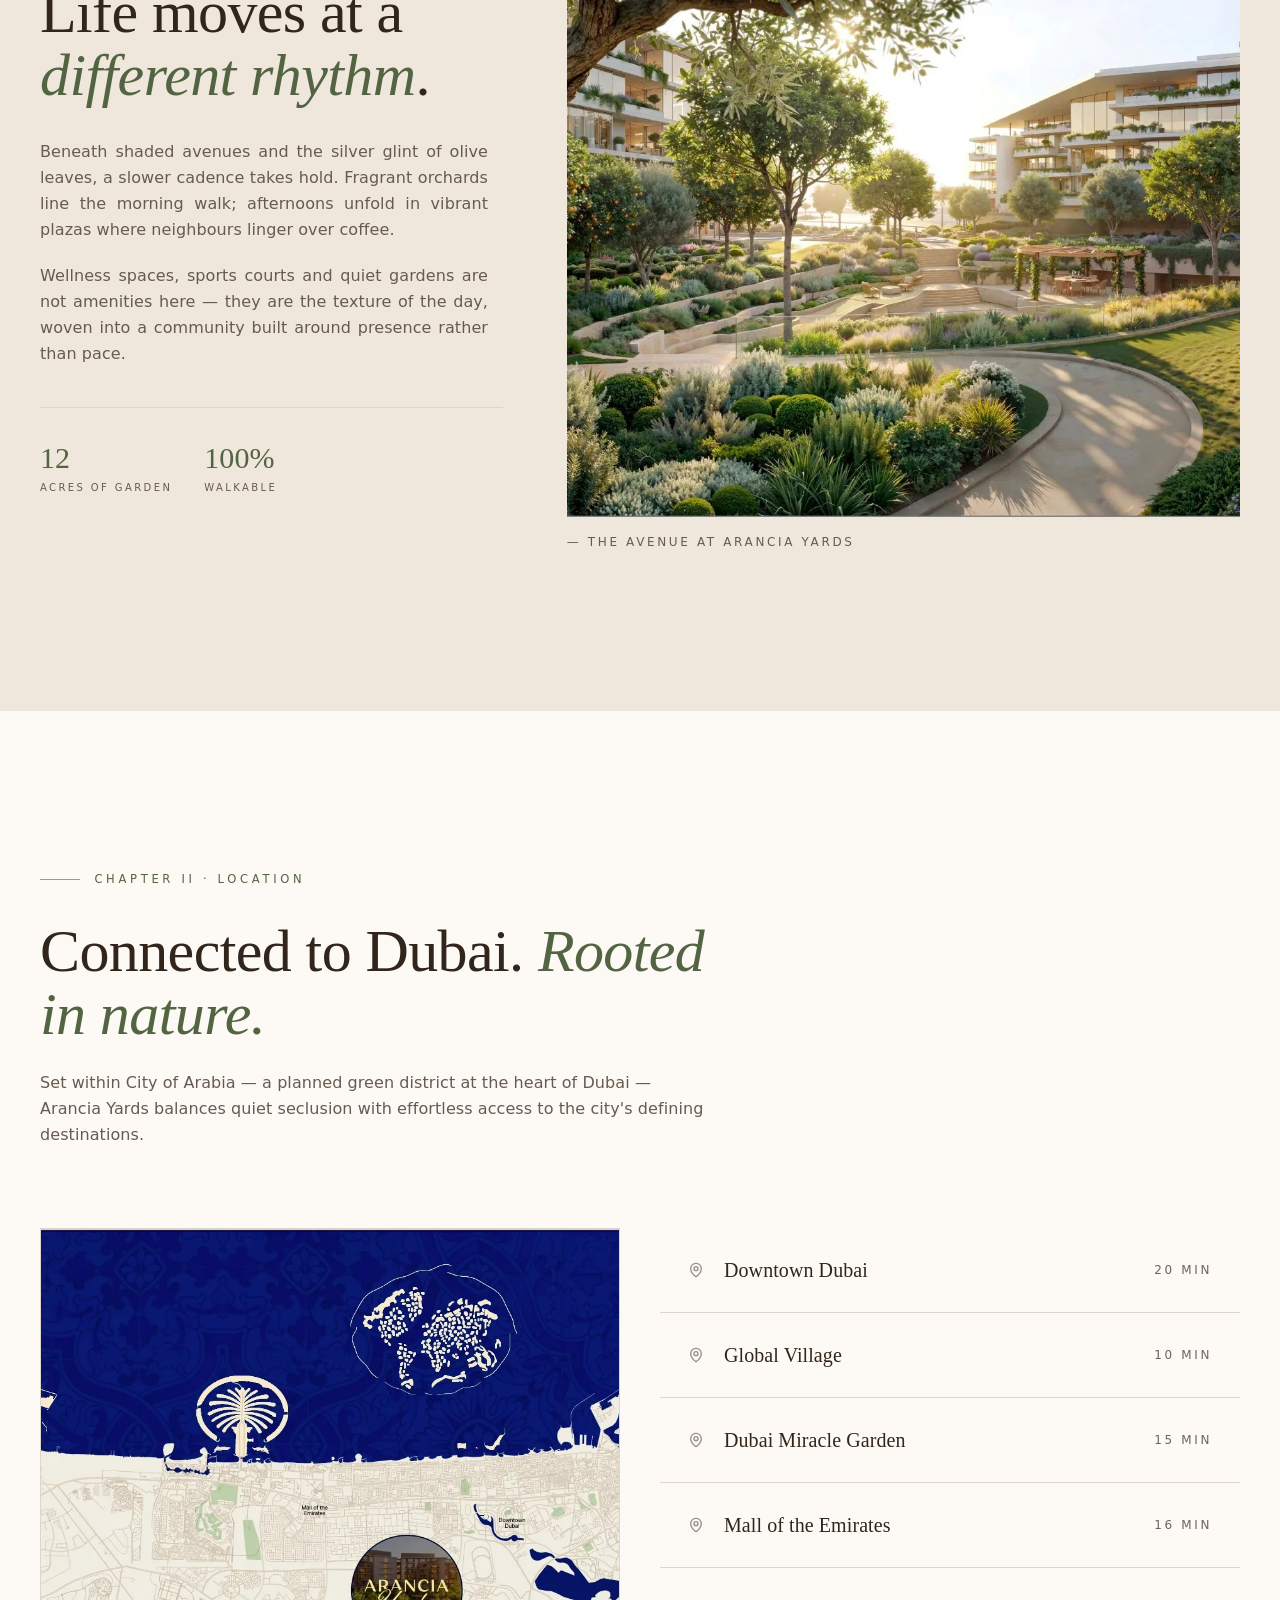
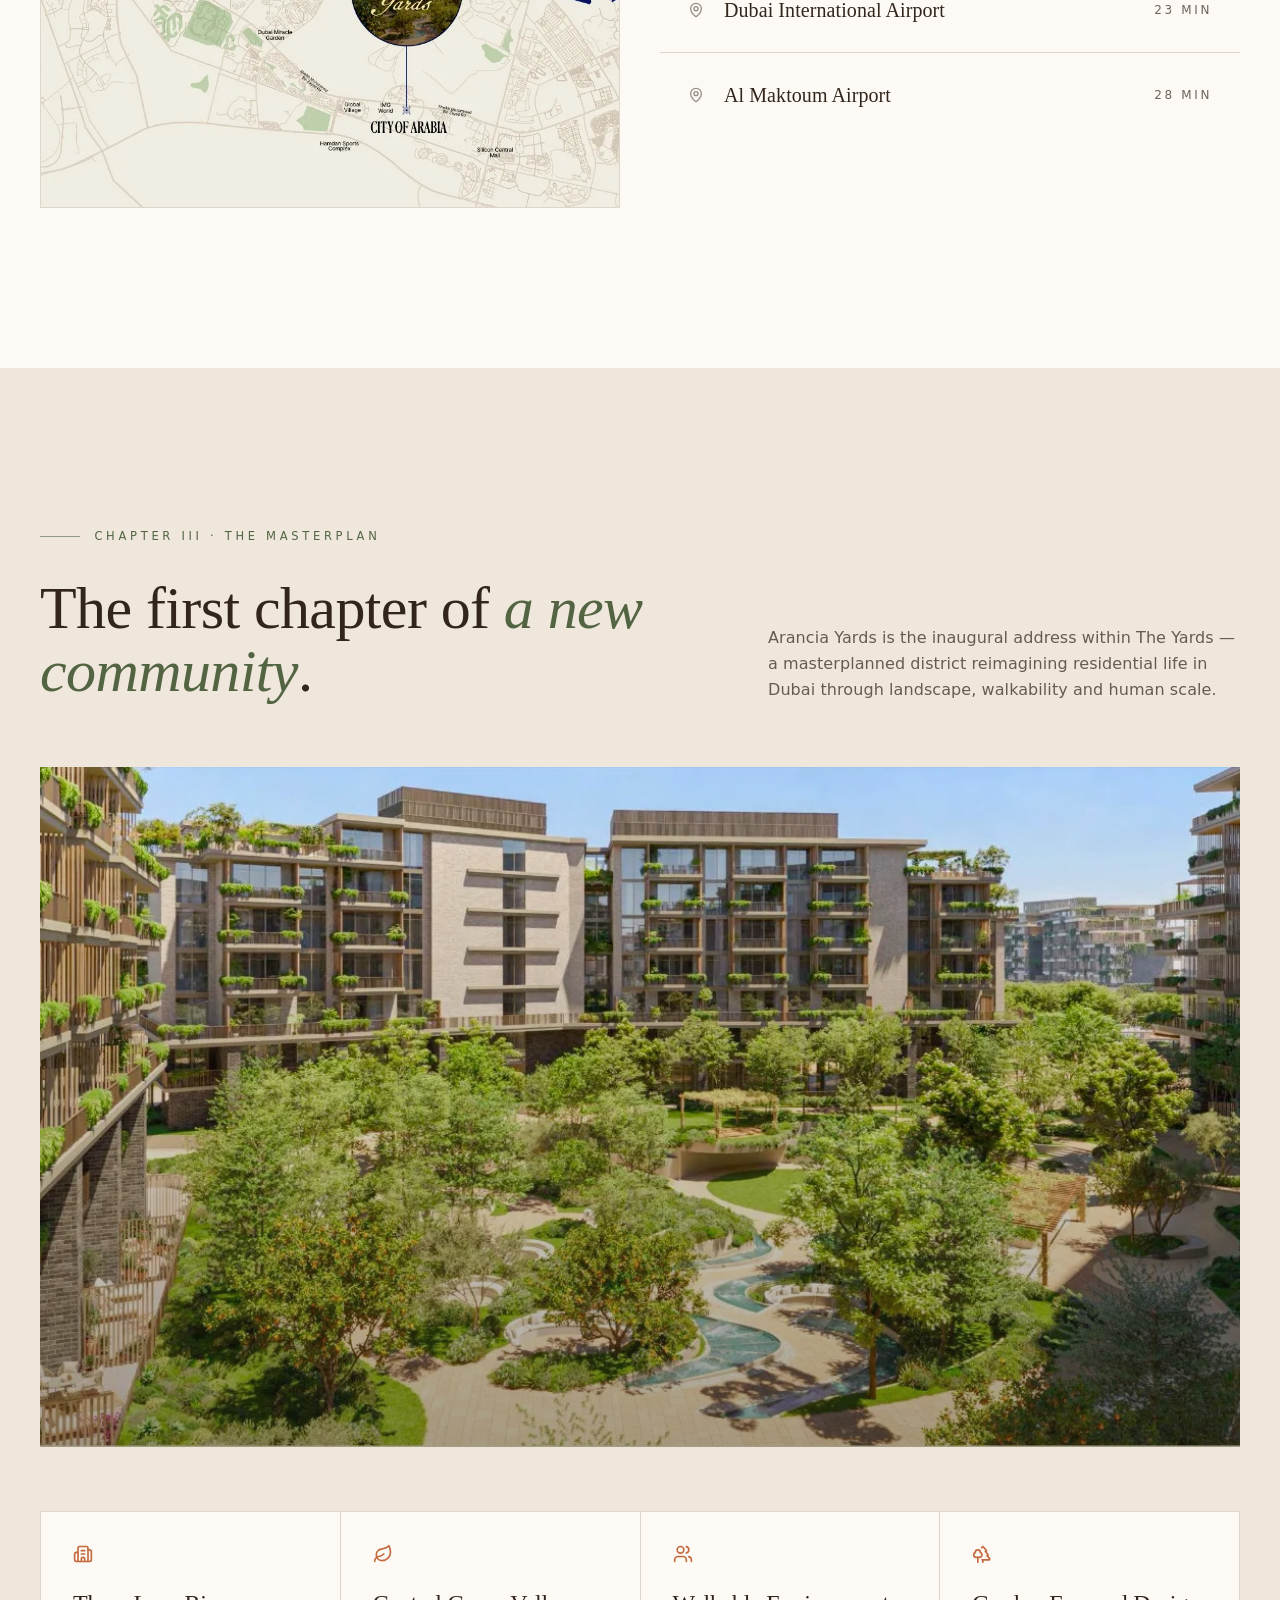
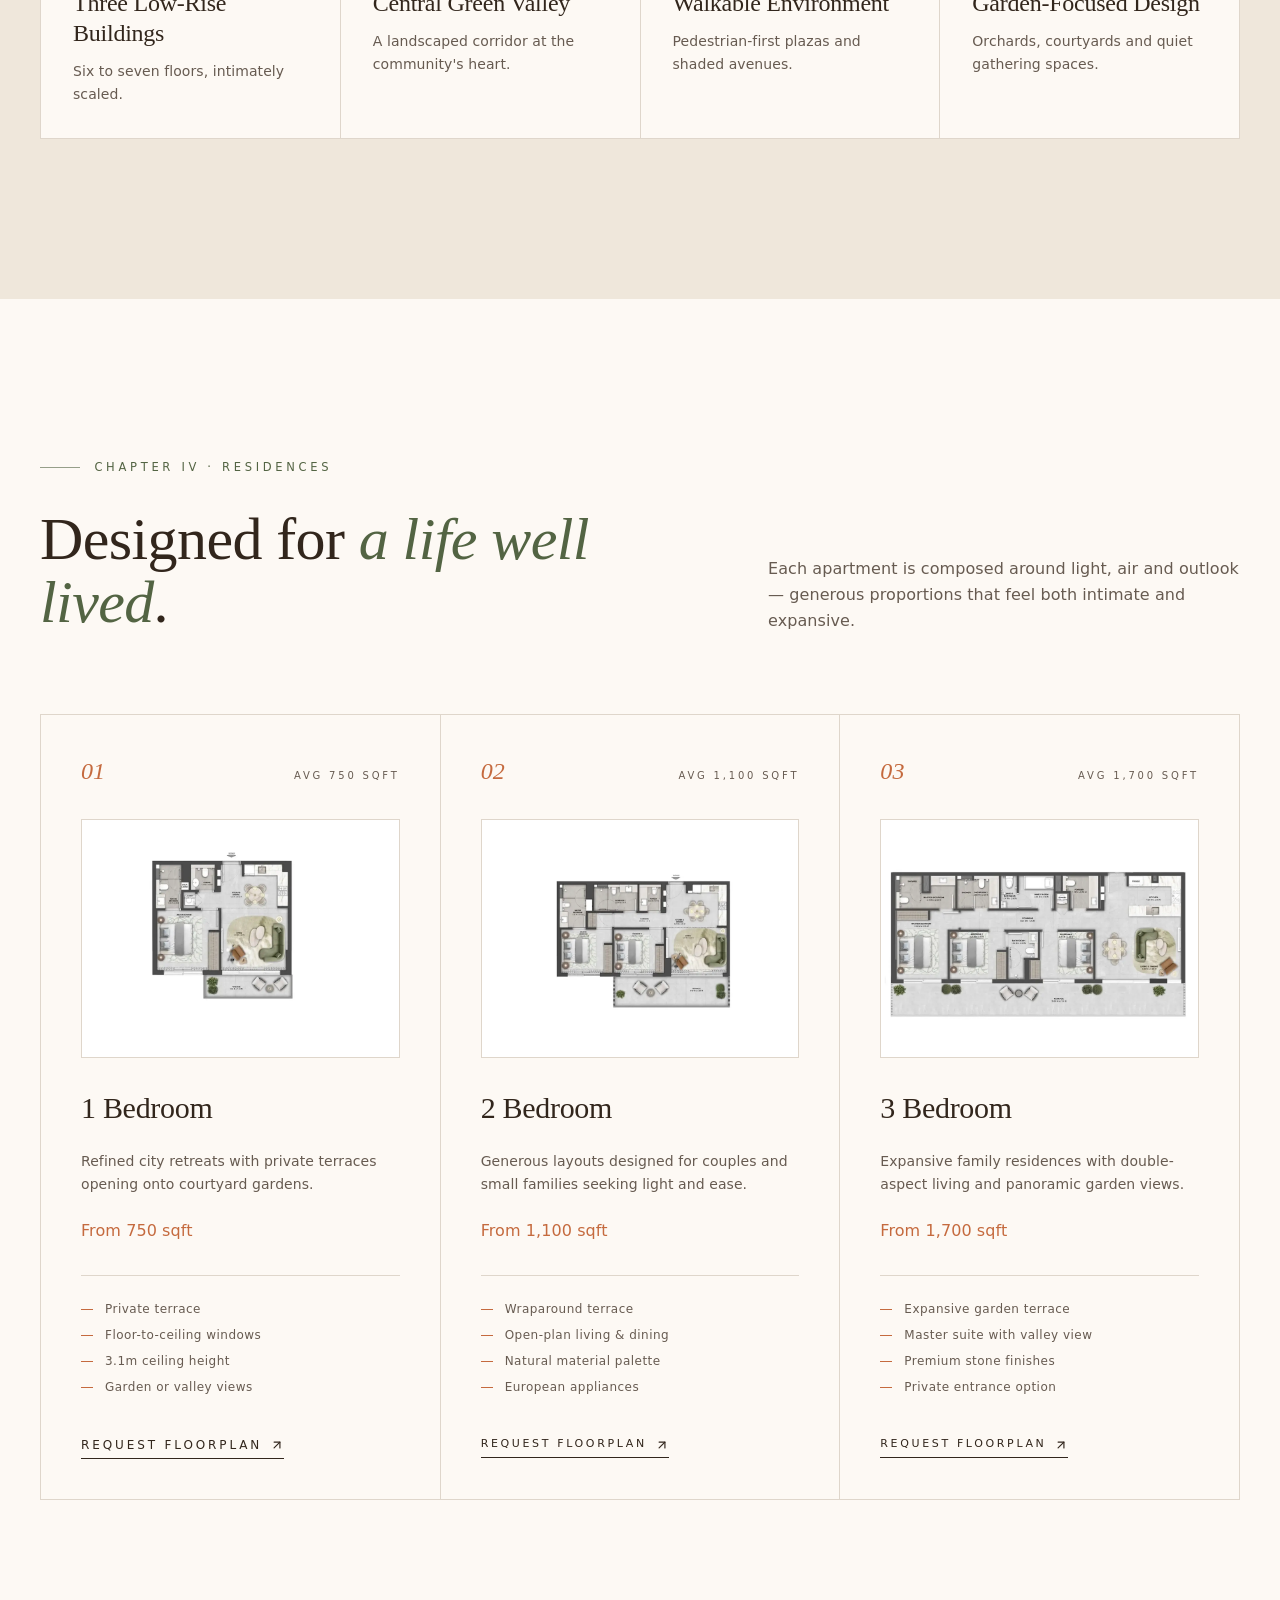
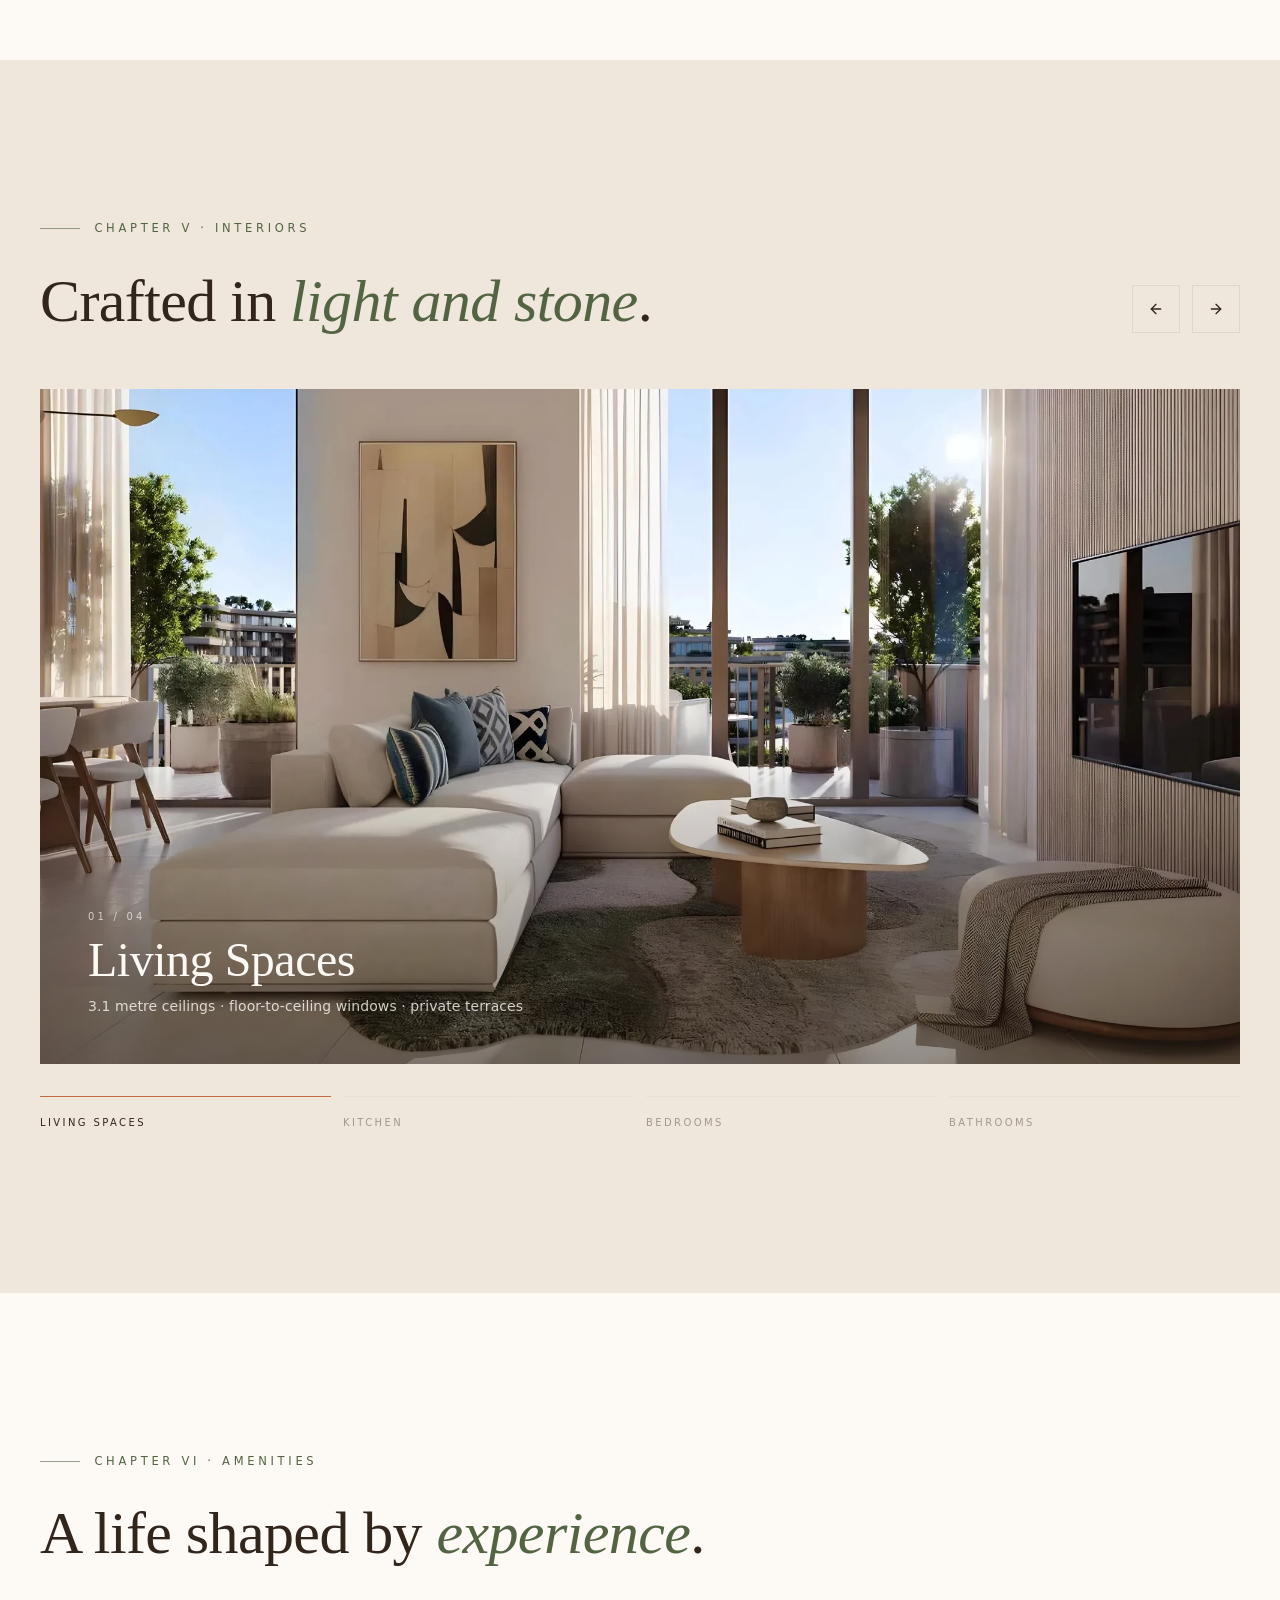
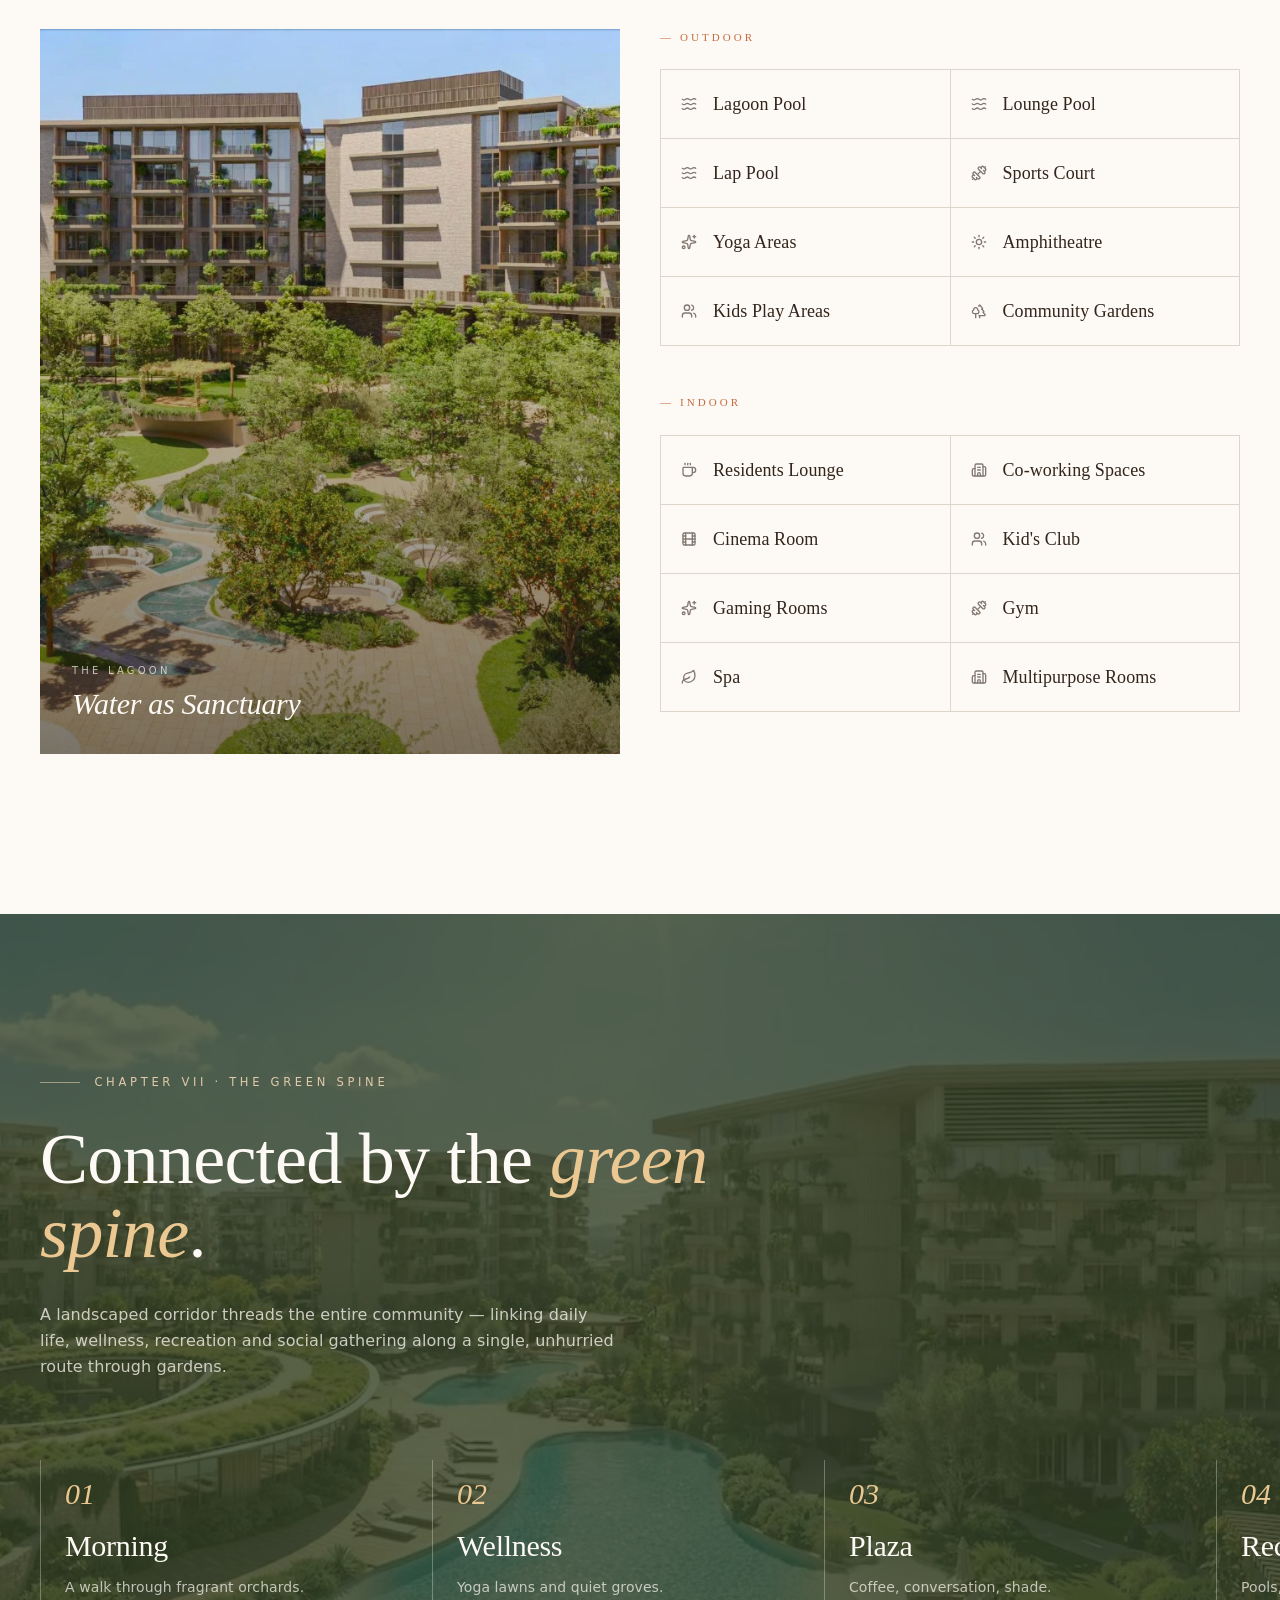
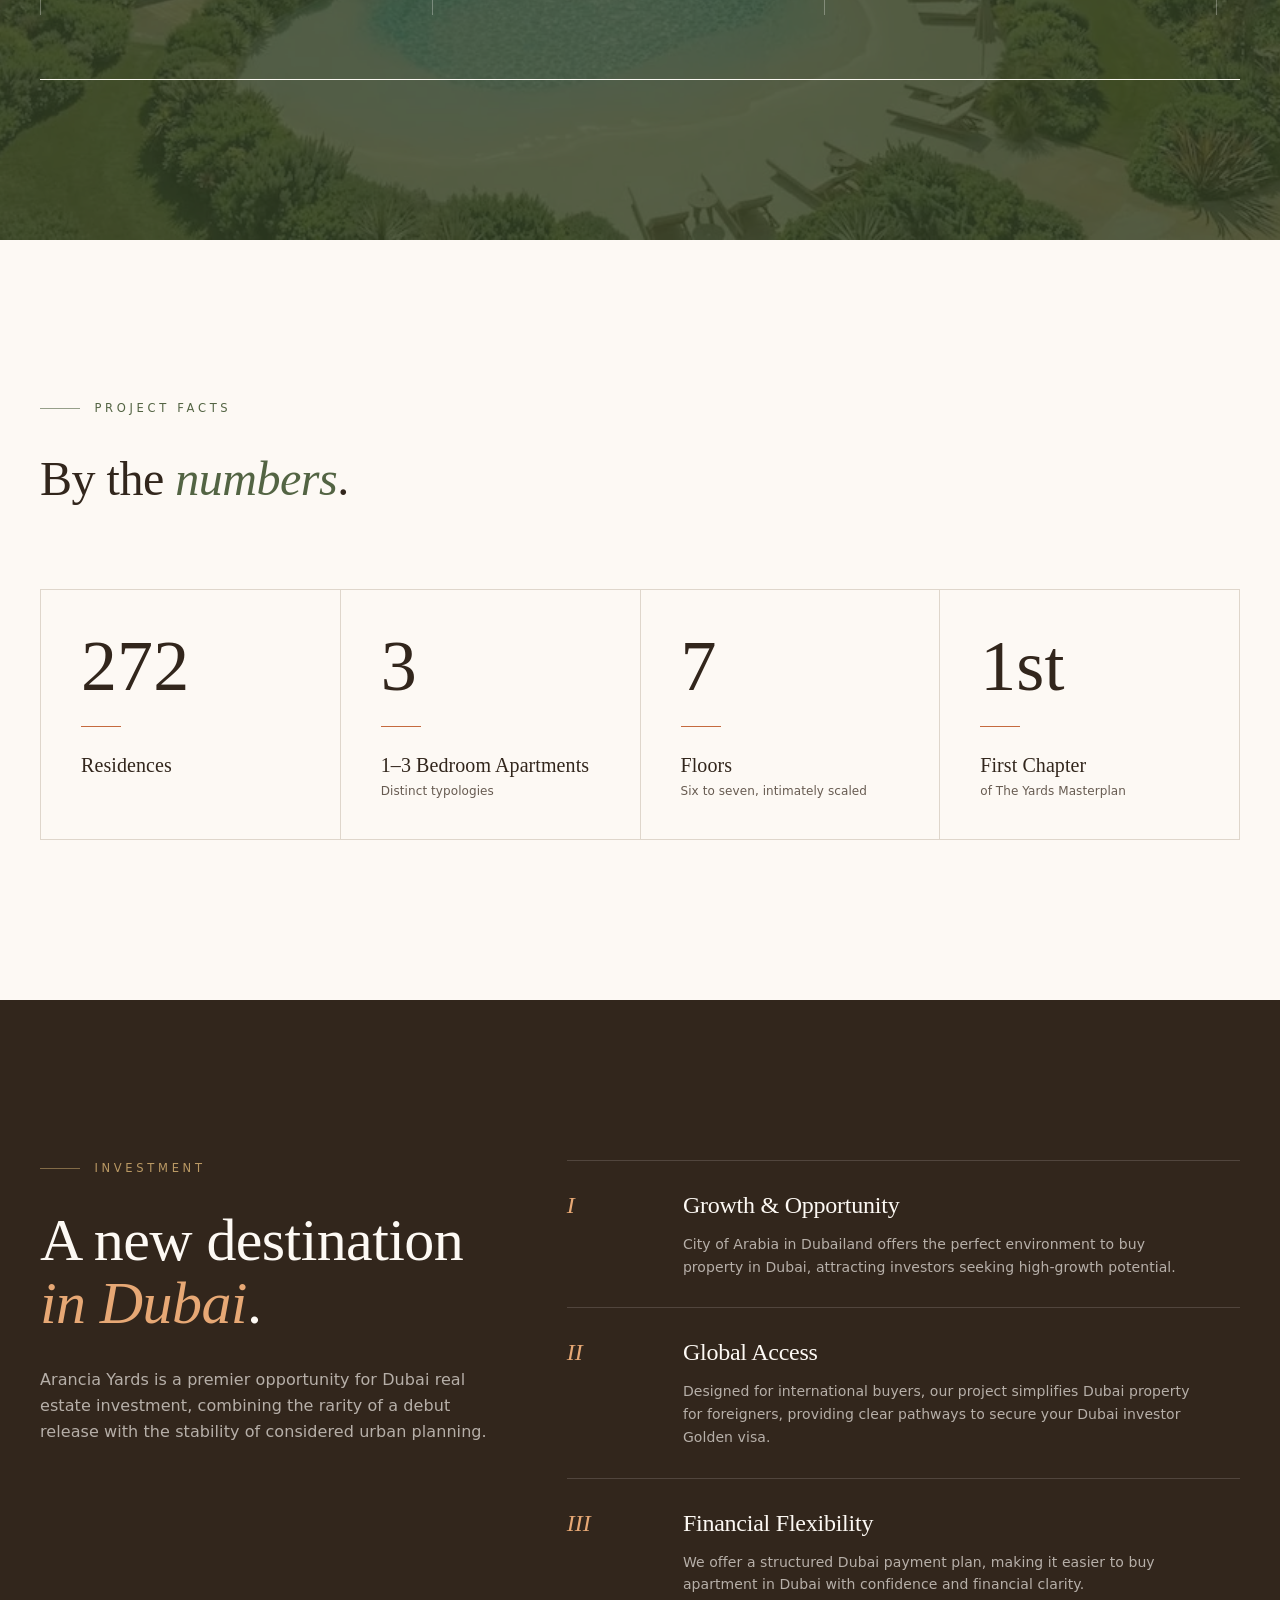
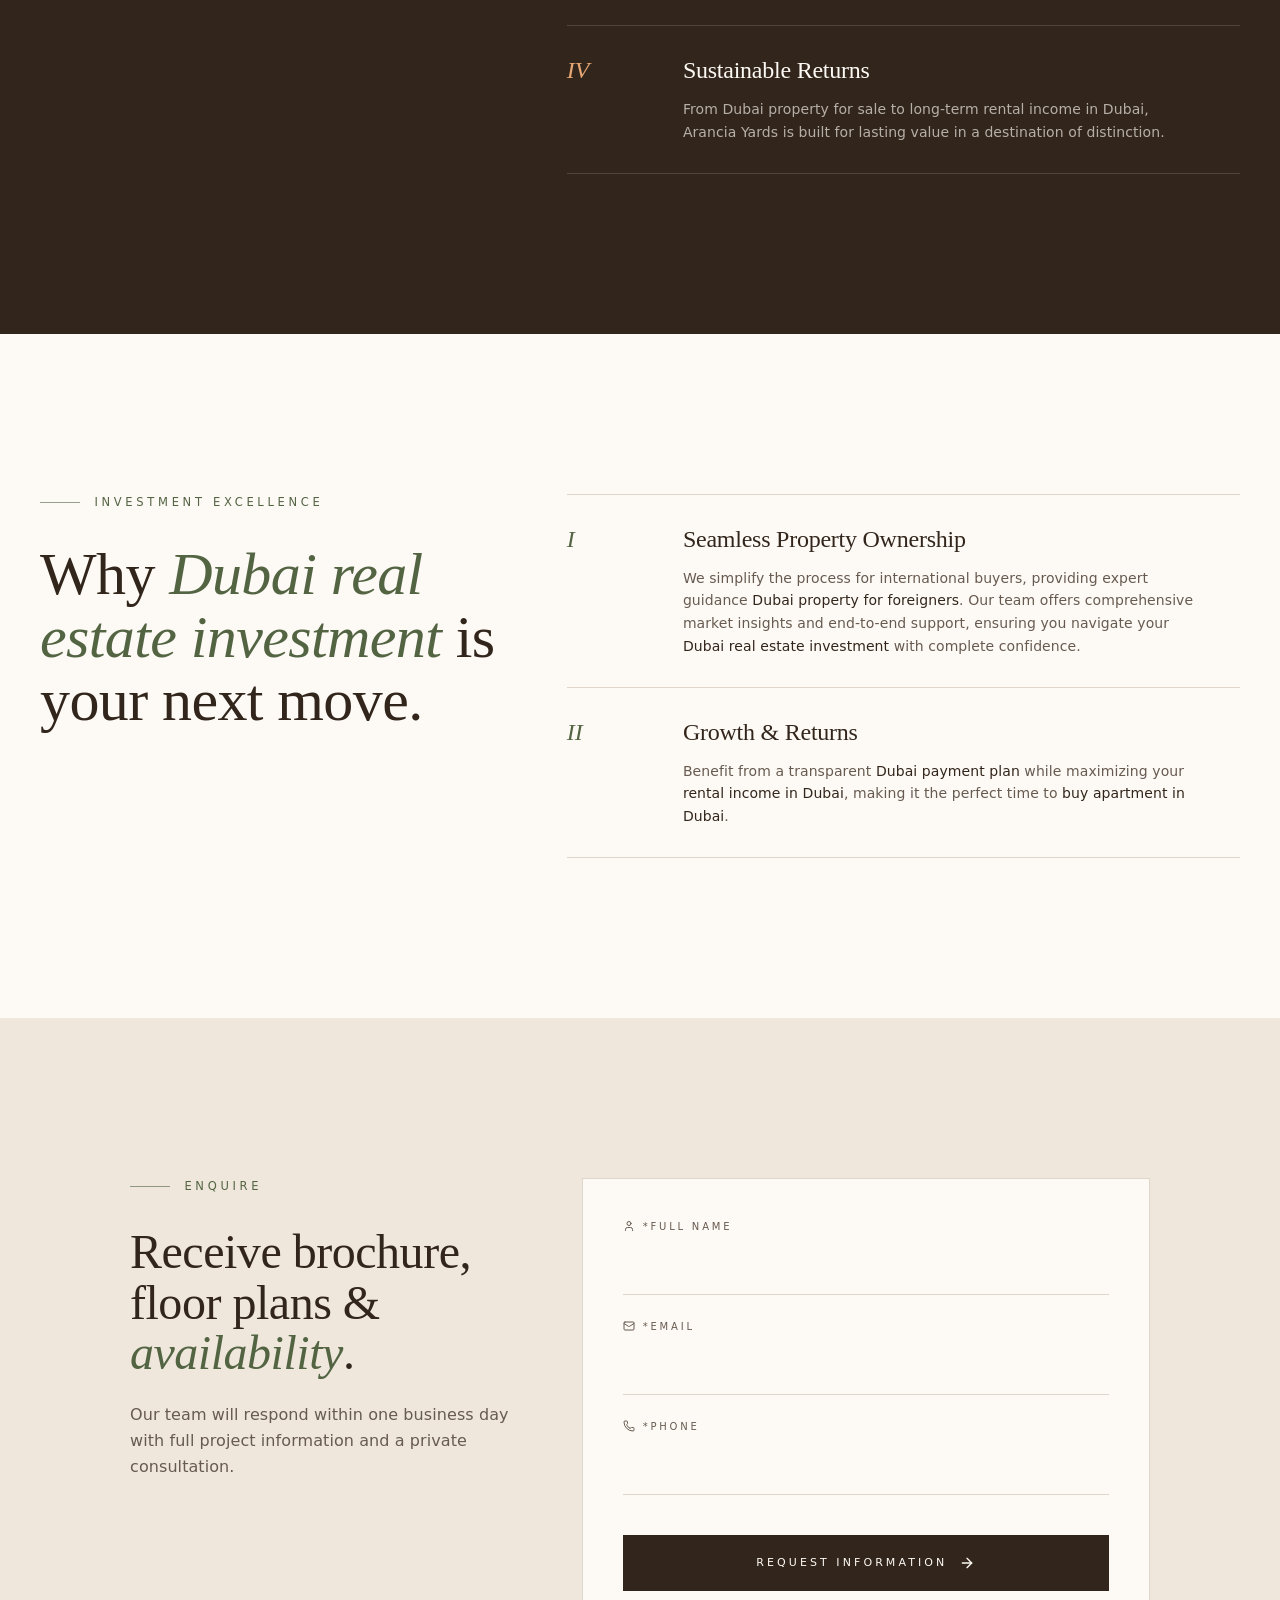
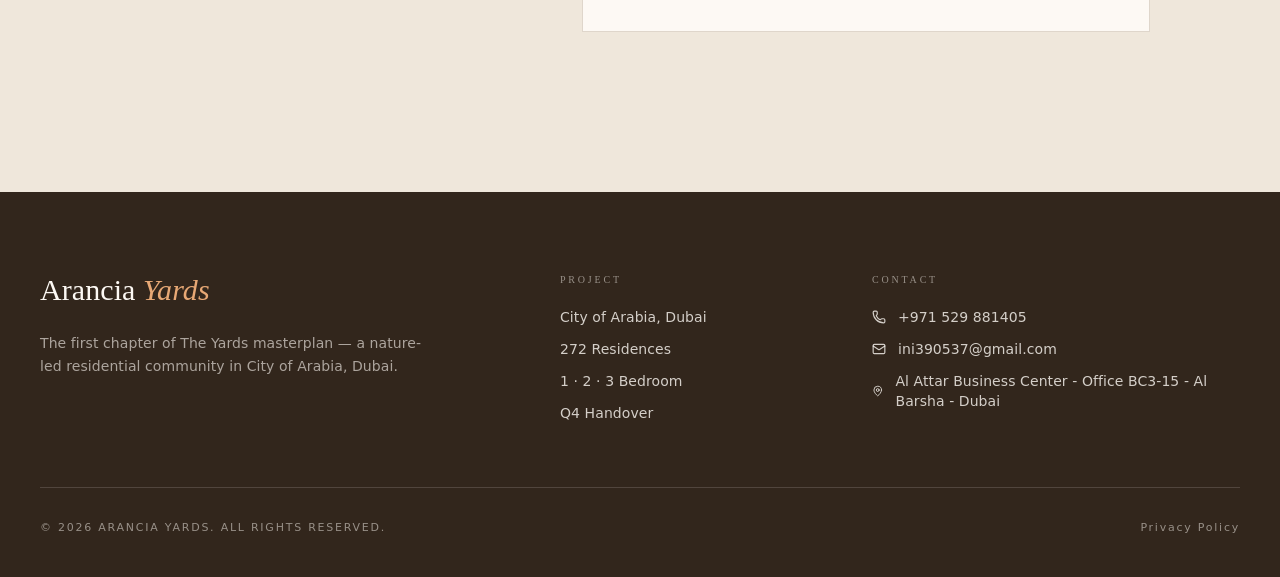
==== commit d2f82524: "add google campaign and privacy page" ====
--- a/index.html
+++ b/index.html
@@ -1,13 +1,21 @@
 <!DOCTYPE html>
 <html lang="en">
    <head>
+      <!-- Google tag (gtag.js) -->
+      <script async src="https://www.googletagmanager.com/gtag/js?id=AW-18307966211"></script>
+      <script>
+         window.dataLayer = window.dataLayer || [];
+         function gtag(){dataLayer.push(arguments);}
+         gtag('js', new Date());
+
+         gtag('config', 'AW-18307966211');
+      </script>
       <meta http-equiv="Content-Type" content="text/html; charset=UTF-8">
       <meta name="google-site-verification" content="VmU1EMIwB-rQO-B4HptUNIACfJ_-LpZqXLS-1Jo33YA" />
       <meta name="viewport" content="width=device-width, initial-scale=1">
       <meta name="keywords" content="Arancia Yards, Beyond Developments, City Of Arabia, Dubai, Wadi Al Safa 4, Dubailand">
       <link rel="preload" as="image" href="./assets/hero.webp">
-      <link rel="stylesheet" href="./assets/styles-DSCFH82Z.css" data-precedence="default">
-      <link rel="stylesheet" href="./assets/css2" data-precedence="default">
+      <link rel="stylesheet" href="./assets/styles.css" data-precedence="default">
       <link rel="icon" type="image/png" href="./assets/favicon.png">
       <title>Arancia Yards | Buy Luxury Apartment in City of Arabia | Property Investment</title>
       <meta property="og:type" content="website">
@@ -21,7 +29,7 @@
       <link rel="preconnect" href="https://fonts.gstatic.com/" crossorigin="anonymous">
    </head>
    <body>
-      <h1 class="sr-only">Dubai Real Estate Investment: Buy Luxury Property and Apartments at Arancia Yards. Secure Investor Golden Visa.</h1>
+      <h1 class="sr-only">Dubai Real Estate Investment: Buy Luxury Property and Apartments at Arancia Yards. Investor Golden Visa Opportunities.</h1>
       <!--$-->
       <main class="bg-background text-foreground overflow-x-hidden">
          <header id="header" class="header">
@@ -851,11 +859,12 @@
                 <div class="col-span-10">
                     <h3 class="font-serif text-2xl">Seamless Property Ownership</h3>
                     <p class="mt-3 text-muted-foreground text-sm leading-relaxed max-w-lg">
-                        We simplify the process for international buyers, making it easier than ever to secure 
-                        <span class="text-foreground font-medium">Dubai property for foreigners</span> 
-                        and navigate the path to your 
-                        <span class="text-foreground font-medium">Dubai investor visa</span>.
-                    </p>
+                        We simplify the process for international buyers, providing expert guidance 
+                        <span class="text-foreground font-medium">Dubai property for foreigners</span>. 
+                        Our team offers comprehensive market insights and end-to-end support, 
+                        ensuring you navigate your 
+                        <span class="text-foreground font-medium">Dubai real estate investment</span> with complete confidence.
+                  </p>
                 </div>
             </div>
             <div class="grid grid-cols-12 gap-6 py-7 border-t border-border">
@@ -962,7 +971,7 @@
                               <path d="M20 10c0 4.993-5.539 10.193-7.399 11.799a1 1 0 0 1-1.202 0C9.539 20.193 4 14.993 4 10a8 8 0 0 1 16 0"></path>
                               <circle cx="12" cy="10" r="3"></circle>
                            </svg>
-                           The Yards, City of Arabia
+                           Al Attar Business Center - Office BC3-15 - Al Barsha - Dubai
                         </li>
                      </ul>
                   </div>
@@ -971,7 +980,11 @@
                   <p>
                      © <!-- -->2026<!-- --> Arancia Yards. All rights reserved.
                   </p>
-                  <div class="flex gap-8"><a href="#" class="hover:text-background">Privacy Policy</a><a href="#" class="hover:text-background">Terms</a></div>
+                  <div class="flex gap-8">
+                     <button onclick="openPrivacyModal()" class="hover:text-background transition-colors">
+                        Privacy Policy
+                     </button>
+                  </div>
                </div>
             </div>
          </footer>
@@ -1045,6 +1058,51 @@
             </div>
          </section>
       </dialog>
+      <div id="privacy-modal" class="fixed inset-0 z-50 hidden items-center justify-center p-4 bg-black/80 backdrop-blur-sm">
+         <div class="bg-background border border-border w-full max-w-2xl max-h-[80vh] min-h-0 overflow-y-auto p-8 rounded-lg shadow-2xl relative">
+            <button onclick="closePrivacyModal()" class="absolute top-4 right-4 text-2xl hover:text-gray-600">×</button>
+            
+            <h2 class="space-after">Privacy Policy</h2>
+            <p class="space-after"><em>Last updated: July 8, 2026</em></p>
+            
+            <h3><b>1. Introduction </b></h3>
+            <p class="space-after">At <strong>Arancia Yards</strong>, we are committed to protecting your privacy. This Privacy Policy explains how we collect, use, and safeguard your personal information when you visit our website.</p>
+
+            <h3><b>2. Information We Collect</b></h3>
+            <p>We collect information that you voluntarily provide to us, including:</p>
+            <ul class="space-after">
+                  <li><strong>Contact Information:</strong> Name, email address, and phone number.</li>
+                  <li><strong>Inquiry Details:</strong> Preferences and questions regarding real estate opportunities in Dubai.</li>
+                  <li><strong>Technical Data:</strong> Device info, IP address, and browsing activity (via cookies).</li>
+            </ul>
+
+            <h3><b>3. How We Use Your Information</b></h3>
+            <ul class="space-after">
+                  <li>To provide professional real estate consultations.</li>
+                  <li>To respond to your inquiries and support your property search.</li>
+                  <li>To analyze traffic and measure the effectiveness of our marketing campaigns (Google Ads).</li>
+            </ul>
+
+            <h3><b>4. Data Sharing and Disclosure</b></h3>
+            <p>We do not sell your personal data. We share it only for:</p>
+            <ul class="space-after">
+                  <li><strong>Professional Operations:</strong> With authorized real estate consultants or partners involved in the process.</li>
+                  <li><strong>Legal Requirements:</strong> To comply with laws in the United Arab Emirates.</li>
+            </ul>
+
+            <h3><b>5. Cookies and Advertising</b></h3>
+            <p class="space-after">We use cookies to enhance your experience. We utilize Google Ads to reach potential investors; these services may use cookies based on your previous visits. You can control these settings in your browser.</p>
+
+            <h3><b>6. Data Security</b></h3>
+            <p class="space-after">We implement industry-standard measures to protect your information from unauthorized access.</p>
+
+            <h3><b>7. Your Rights</b></h3>
+            <p class="space-after">You have the right to access, update, or request the deletion of your data by contacting us.</p>
+
+            <h3><b>8. Contact Us</b></h3>
+            <p class="space-after">If you have any questions, please contact us at: <strong>ini390537@gmail.com</strong></p>
+         </div>
+      </div>
       <!--/$-->
       <script src="./assets/carousel.js?v=1.1" defer></script>
    </body>
--- a/assets/styles.css
+++ b/assets/styles.css
@@ -0,0 +1,3689 @@
+@layer properties{
+    @supports (((-webkit-hyphens:none)) and (not (margin-trim:inline))) or ((-moz-orient:inline) and (not (color:rgb(from red r g b)))){
+        *,:before,:after,::backdrop{
+            --tw-translate-x:0;
+            --tw-translate-y:0;
+            --tw-translate-z:0;
+            --tw-rotate-x:initial;
+            --tw-rotate-y:initial;
+            --tw-rotate-z:initial;
+            --tw-skew-x:initial;
+            --tw-skew-y:initial;
+            --tw-space-y-reverse:0;
+            --tw-space-x-reverse:0;
+            --tw-border-style:solid;
+            --tw-gradient-position:initial;
+            --tw-gradient-from:#0000;
+            --tw-gradient-via:#0000;
+            --tw-gradient-to:#0000;
+            --tw-gradient-stops:initial;
+            --tw-gradient-via-stops:initial;
+            --tw-gradient-from-position:0%;
+            --tw-gradient-via-position:50%;
+            --tw-gradient-to-position:100%;
+            --tw-leading:initial;
+            --tw-font-weight:initial;
+            --tw-tracking:initial;
+            --tw-ordinal:initial;
+            --tw-slashed-zero:initial;
+            --tw-numeric-figure:initial;
+            --tw-numeric-spacing:initial;
+            --tw-numeric-fraction:initial;
+            --tw-shadow:0 0 #0000;
+            --tw-shadow-color:initial;
+            --tw-shadow-alpha:100%;
+            --tw-inset-shadow:0 0 #0000;
+            --tw-inset-shadow-color:initial;
+            --tw-inset-shadow-alpha:100%;
+            --tw-ring-color:initial;
+            --tw-ring-shadow:0 0 #0000;
+            --tw-inset-ring-color:initial;
+            --tw-inset-ring-shadow:0 0 #0000;
+            --tw-ring-inset:initial;
+            --tw-ring-offset-width:0px;
+            --tw-ring-offset-color:#fff;
+            --tw-ring-offset-shadow:0 0 #0000;
+            --tw-outline-style:solid;
+            --tw-backdrop-blur:initial;
+            --tw-backdrop-brightness:initial;
+            --tw-backdrop-contrast:initial;
+            --tw-backdrop-grayscale:initial;
+            --tw-backdrop-hue-rotate:initial;
+            --tw-backdrop-invert:initial;
+            --tw-backdrop-opacity:initial;
+            --tw-backdrop-saturate:initial;
+            --tw-backdrop-sepia:initial;
+            --tw-duration:initial;
+            --tw-ease:initial;
+            --tw-scale-x:1;
+            --tw-scale-y:1;
+            --tw-scale-z:1;
+            --tw-content:"";
+            --tw-animation-delay:0s;
+            --tw-animation-direction:normal;
+            --tw-animation-duration:initial;
+            --tw-animation-fill-mode:none;
+            --tw-animation-iteration-count:1;
+            --tw-enter-blur:0;
+            --tw-enter-opacity:1;
+            --tw-enter-rotate:0;
+            --tw-enter-scale:1;
+            --tw-enter-translate-x:0;
+            --tw-enter-translate-y:0;
+            --tw-exit-blur:0;
+            --tw-exit-opacity:1;
+            --tw-exit-rotate:0;
+            --tw-exit-scale:1;
+            --tw-exit-translate-x:0;
+            --tw-exit-translate-y:0
+        }
+    }
+}
+@layer theme{
+    :root,:host{
+        --font-sans:"Inter", system-ui, sans-serif;
+        --font-serif:"Cormorant Garamond", "Times New Roman", serif;
+        --font-mono:ui-monospace, SFMono-Regular, Menlo, Monaco, Consolas, "Liberation Mono", "Courier New", monospace;
+        --color-black:#000;
+        --spacing:.25rem;
+        --container-sm:24rem;
+        --container-md:28rem;
+        --container-lg:32rem;
+        --container-xl:36rem;
+        --container-2xl:42rem;
+        --text-xs:.75rem;
+        --text-xs--line-height:calc(1 / .75);
+        --text-sm:.875rem;
+        --text-sm--line-height:calc(1.25 / .875);
+        --text-base:1rem;
+        --text-base--line-height: 1.5 ;
+        --text-lg:1.125rem;
+        --text-lg--line-height:calc(1.75 / 1.125);
+        --text-xl:1.25rem;
+        --text-xl--line-height:calc(1.75 / 1.25);
+        --text-2xl:1.5rem;
+        --text-2xl--line-height:calc(2 / 1.5);
+        --text-3xl:1.875rem;
+        --text-3xl--line-height: 1.2 ;
+        --text-4xl:2.25rem;
+        --text-4xl--line-height:calc(2.5 / 2.25);
+        --text-5xl:3rem;
+        --text-5xl--line-height:1;
+        --text-6xl:3.75rem;
+        --text-6xl--line-height:1;
+        --text-7xl:4.5rem;
+        --text-7xl--line-height:1;
+        --font-weight-light:300;
+        --font-weight-normal:400;
+        --font-weight-medium:500;
+        --font-weight-semibold:600;
+        --font-weight-bold:700;
+        --tracking-tight:-.025em;
+        --tracking-wide:.025em;
+        --tracking-widest:.1em;
+        --leading-tight:1.25;
+        --leading-relaxed:1.625;
+        --ease-in-out:cubic-bezier(.4, 0, .2, 1);
+        --animate-pulse:pulse 2s cubic-bezier(.4, 0, .6, 1) infinite;
+        --blur-md:12px;
+        --aspect-video:16 / 9;
+        --default-transition-duration:.15s;
+        --default-transition-timing-function:cubic-bezier(.4, 0, .2, 1);
+        --default-font-family:"Inter", system-ui, sans-serif;
+        --default-mono-font-family:var(--font-mono);
+        --color-background:var(--background);
+        --color-foreground:var(--foreground);
+        --color-border:var(--border);
+        --color-olive:var(--olive)
+    }
+}
+@layer base{
+    *,:after,:before,::backdrop{
+        box-sizing:border-box;
+        border:0 solid;
+        margin:0;
+        padding:0
+    }
+    ::file-selector-button{
+        box-sizing:border-box;
+        border:0 solid;
+        margin:0;
+        padding:0
+    }
+    html,:host{
+        -webkit-text-size-adjust:100%;
+        tab-size:4;
+        line-height:1.5;
+        font-family:var(--default-font-family,ui-sans-serif, system-ui, sans-serif, "Apple Color Emoji", "Segoe UI Emoji", "Segoe UI Symbol", "Noto Color Emoji");
+        font-feature-settings:var(--default-font-feature-settings,normal);
+        font-variation-settings:var(--default-font-variation-settings,normal);
+        -webkit-tap-highlight-color:transparent
+    }
+    hr{
+        height:0;
+        color:inherit;
+        border-top-width:1px
+    }
+    abbr:where([title]){
+        -webkit-text-decoration:underline dotted;
+        text-decoration:underline dotted
+    }
+    h1,h2,h3,h4,h5,h6{
+        font-size:inherit;
+        font-weight:inherit
+    }
+    a{
+        color:inherit;
+        -webkit-text-decoration:inherit;
+        text-decoration:inherit
+    }
+    b,strong{
+        font-weight:bolder
+    }
+    code,kbd,samp,pre{
+        font-family:var(--default-mono-font-family,ui-monospace, SFMono-Regular, Menlo, Monaco, Consolas, "Liberation Mono", "Courier New", monospace);
+        font-feature-settings:var(--default-mono-font-feature-settings,normal);
+        font-variation-settings:var(--default-mono-font-variation-settings,normal);
+        font-size:1em
+    }
+    small{
+        font-size:80%
+    }
+    sub,sup{
+        vertical-align:baseline;
+        font-size:75%;
+        line-height:0;
+        position:relative
+    }
+    sub{
+        bottom:-.25em
+    }
+    sup{
+        top:-.5em
+    }
+    table{
+        text-indent:0;
+        border-color:inherit;
+        border-collapse:collapse
+    }
+    :-moz-focusring{
+        outline:auto
+    }
+    progress{
+        vertical-align:baseline
+    }
+    summary{
+        display:list-item
+    }
+    ol,ul,menu{
+        list-style:none
+    }
+    img,svg,video,canvas,audio,iframe,embed,object{
+        vertical-align:middle;
+        display:block
+    }
+    img,video{
+        max-width:100%;
+        height:auto
+    }
+    button,input,select,optgroup,textarea{
+        font:inherit;
+        font-feature-settings:inherit;
+        font-variation-settings:inherit;
+        letter-spacing:inherit;
+        color:inherit;
+        opacity:1;
+        background-color:#0000;
+        border-radius:0
+    }
+    ::file-selector-button{
+        font:inherit;
+        font-feature-settings:inherit;
+        font-variation-settings:inherit;
+        letter-spacing:inherit;
+        color:inherit;
+        opacity:1;
+        background-color:#0000;
+        border-radius:0
+    }
+    :where(select:is([multiple],[size])) optgroup{
+        font-weight:bolder
+    }
+    :where(select:is([multiple],[size])) optgroup option{
+        padding-inline-start:20px
+    }
+    ::file-selector-button{
+        margin-inline-end:4px
+    }
+    ::placeholder{
+        opacity:1
+    }
+    @supports (not ((-webkit-appearance:-apple-pay-button))) or (contain-intrinsic-size:1px){
+        ::placeholder{
+            color:currentColor
+        }
+        @supports (color:color-mix(in lab,red,red)){
+            ::placeholder{
+                color:color-mix(in oklab,currentcolor 50%,transparent)
+            }
+        }
+    }
+    textarea{
+        resize:vertical
+    }
+    ::-webkit-search-decoration{
+        -webkit-appearance:none
+    }
+    ::-webkit-date-and-time-value{
+        min-height:1lh;
+        text-align:inherit
+    }
+    ::-webkit-datetime-edit{
+        display:inline-flex
+    }
+    ::-webkit-datetime-edit-fields-wrapper{
+        padding:0
+    }
+    ::-webkit-datetime-edit{
+        padding-block:0
+    }
+    ::-webkit-datetime-edit-year-field{
+        padding-block:0
+    }
+    ::-webkit-datetime-edit-month-field{
+        padding-block:0
+    }
+    ::-webkit-datetime-edit-day-field{
+        padding-block:0
+    }
+    ::-webkit-datetime-edit-hour-field{
+        padding-block:0
+    }
+    ::-webkit-datetime-edit-minute-field{
+        padding-block:0
+    }
+    ::-webkit-datetime-edit-second-field{
+        padding-block:0
+    }
+    ::-webkit-datetime-edit-millisecond-field{
+        padding-block:0
+    }
+    ::-webkit-datetime-edit-meridiem-field{
+        padding-block:0
+    }
+    ::-webkit-calendar-picker-indicator{
+        line-height:1
+    }
+    :-moz-ui-invalid{
+        box-shadow:none
+    }
+    button,input:where([type=button],[type=reset],[type=submit]){
+        appearance:button
+    }
+    ::file-selector-button{
+        appearance:button
+    }
+    ::-webkit-inner-spin-button{
+        height:auto
+    }
+    ::-webkit-outer-spin-button{
+        height:auto
+    }
+    [hidden]:where(:not([hidden=until-found])){
+        display:none!important
+    }
+    *{
+        border-color:var(--color-border)
+    }
+    html{
+        scroll-behavior:smooth
+    }
+    body{
+        background-color:var(--color-background);
+        color:var(--color-foreground);
+        font-family:var(--font-sans);
+        letter-spacing:.005em;
+        -webkit-font-smoothing:antialiased;
+        font-weight:300
+    }
+    h1,h2,h3,h4{
+        font-family:var(--font-serif);
+        letter-spacing:-.01em;
+        font-weight:400
+    }
+}
+@layer components;
+@layer utilities{
+    .pointer-events-none{
+        pointer-events:none
+    }
+    .invisible{
+        visibility:hidden
+    }
+    .visible{
+        visibility:visible
+    }
+    .sr-only{
+        clip-path:inset(50%);
+        white-space:nowrap;
+        border-width:0;
+        width:1px;
+        height:1px;
+        margin:-1px;
+        padding:0;
+        position:absolute;
+        overflow:hidden
+    }
+    .hairline{
+        position:relative
+    }
+    .hairline:before{
+        content:"";
+        vertical-align:middle;
+        opacity:.6;
+        background:currentColor;
+        width:2.5rem;
+        height:1px;
+        margin-right:.9rem;
+        display:inline-block
+    }
+    .absolute{
+        position:absolute
+    }
+    .fixed{
+        position:fixed
+    }
+    .relative{
+        position:relative
+    }
+    .inset-0{
+        inset:calc(var(--spacing) * 0)
+    }
+    .inset-x-0{
+        inset-inline:calc(var(--spacing) * 0)
+    }
+    .inset-y-0{
+        inset-block:calc(var(--spacing) * 0)
+    }
+    .-top-12{
+        top:calc(var(--spacing) * -12)
+    }
+    .top-0{
+        top:calc(var(--spacing) * 0)
+    }
+    .top-1\.5{
+        top:calc(var(--spacing) * 1.5)
+    }
+    .top-1\/2{
+        top:50%
+    }
+    .top-3\.5{
+        top:calc(var(--spacing) * 3.5)
+    }
+    .top-4{
+        top:calc(var(--spacing) * 4)
+    }
+    .top-\[1px\]{
+        top:1px
+    }
+    .top-\[50\%\]{
+        top:50%
+    }
+    .top-\[60\%\]{
+        top:60%
+    }
+    .top-full{
+        top:100%
+    }
+    .-right-12{
+        right:calc(var(--spacing) * -12)
+    }
+    .right-0{
+        right:calc(var(--spacing) * 0)
+    }
+    .right-1{
+        right:calc(var(--spacing) * 1)
+    }
+    .right-2{
+        right:calc(var(--spacing) * 2)
+    }
+    .right-3{
+        right:calc(var(--spacing) * 3)
+    }
+    .right-4{
+        right:calc(var(--spacing) * 4)
+    }
+    .right-6{
+        right:calc(var(--spacing) * 6)
+    }
+    .-bottom-12{
+        bottom:calc(var(--spacing) * -12)
+    }
+    .bottom-0{
+        bottom:calc(var(--spacing) * 0)
+    }
+    .bottom-6{
+        bottom:calc(var(--spacing) * 6)
+    }
+    .bottom-8{
+        bottom:calc(var(--spacing) * 8)
+    }
+    .-left-12{
+        left:calc(var(--spacing) * -12)
+    }
+    .left-0{
+        left:calc(var(--spacing) * 0)
+    }
+    .left-1\/2{
+        left:50%
+    }
+    .left-2{
+        left:calc(var(--spacing) * 2)
+    }
+    .left-\[50\%\]{
+        left:50%
+    }
+    .z-10{
+        z-index:10
+    }
+    .z-20{
+        z-index:20
+    }
+    .z-40{
+        z-index:40
+    }
+    .z-50{
+        z-index:50
+    }
+    .z-\[1\]{
+        z-index:1
+    }
+    .col-span-2{
+        grid-column:span 2/span 2
+    }
+    .col-span-10{
+        grid-column:span 10/span 10
+    }
+    .-mx-1{
+        margin-inline:calc(var(--spacing) * -1)
+    }
+    .mx-2{
+        margin-inline:calc(var(--spacing) * 2)
+    }
+    .mx-3\.5{
+        margin-inline:calc(var(--spacing) * 3.5)
+    }
+    .mx-auto{
+        margin-inline:auto
+    }
+    .my-0\.5{
+        margin-block:calc(var(--spacing) * .5)
+    }
+    .my-1{
+        margin-block:calc(var(--spacing) * 1)
+    }
+    .-mt-4{
+        margin-top:calc(var(--spacing) * -4)
+    }
+    .mt-1{
+        margin-top:calc(var(--spacing) * 1)
+    }
+    .mt-1\.5{
+        margin-top:calc(var(--spacing) * 1.5)
+    }
+    .mt-2{
+        margin-top:calc(var(--spacing) * 2)
+    }
+    .mt-3{
+        margin-top:calc(var(--spacing) * 3)
+    }
+    .mt-4{
+        margin-top:calc(var(--spacing) * 4)
+    }
+    .mt-5{
+        margin-top:calc(var(--spacing) * 5)
+    }
+    .mt-6{
+        margin-top:calc(var(--spacing) * 6)
+    }
+    .mt-8{
+        margin-top:calc(var(--spacing) * 8)
+    }
+    .mt-10{
+        margin-top:calc(var(--spacing) * 10)
+    }
+    .mt-12{
+        margin-top:calc(var(--spacing) * 12)
+    }
+    .mt-16{
+        margin-top:calc(var(--spacing) * 16)
+    }
+    .mt-20{
+        margin-top:calc(var(--spacing) * 20)
+    }
+    .mt-24{
+        margin-top:calc(var(--spacing) * 24)
+    }
+    .mt-auto{
+        margin-top:auto
+    }
+    .mr-2{
+        margin-right:calc(var(--spacing) * 2)
+    }
+    .mb-1{
+        margin-bottom:calc(var(--spacing) * 1)
+    }
+    .mb-3{
+        margin-bottom:calc(var(--spacing) * 3)
+    }
+    .mb-6{
+        margin-bottom:calc(var(--spacing) * 6)
+    }
+    .mb-8{
+        margin-bottom:calc(var(--spacing) * 8)
+    }
+    .mb-14{
+        margin-bottom:calc(var(--spacing) * 14)
+    }
+    .mb-16{
+        margin-bottom:calc(var(--spacing) * 16)
+    }
+    .mb-20{
+        margin-bottom:calc(var(--spacing) * 20)
+    }
+    .-ml-4{
+        margin-left:calc(var(--spacing) * -4)
+    }
+    .ml-1{
+        margin-left:calc(var(--spacing) * 1)
+    }
+    .ml-auto{
+        margin-left:auto
+    }
+    .block{
+        display:block
+    }
+    .flex{
+        display:flex
+    }
+    .grid{
+        display:grid
+    }
+    .hidden{
+        display:none
+    }
+    .inline{
+        display:inline
+    }
+    .inline-flex{
+        display:inline-flex
+    }
+    .table{
+        display:table
+    }
+    .aspect-\[4\/3\]{
+        aspect-ratio:4/3
+    }
+    .aspect-\[4\/5\]{
+        aspect-ratio:4/5
+    }
+    .aspect-\[16\/9\]{
+        aspect-ratio:16/9
+    }
+    .aspect-square{
+        aspect-ratio:1
+    }
+    .aspect-video{
+        aspect-ratio:var(--aspect-video)
+    }
+    .size-\(--cell-size\){
+        width:var(--cell-size);
+        height:var(--cell-size)
+    }
+    .size-4{
+        width:calc(var(--spacing) * 4);
+        height:calc(var(--spacing) * 4)
+    }
+    .h-\(--cell-size\){
+        height:var(--cell-size)
+    }
+    .h-1{
+        height:calc(var(--spacing) * 1)
+    }
+    .h-1\.5{
+        height:calc(var(--spacing) * 1.5)
+    }
+    .h-2{
+        height:calc(var(--spacing) * 2)
+    }
+    .h-2\.5{
+        height:calc(var(--spacing) * 2.5)
+    }
+    .h-3{
+        height:calc(var(--spacing) * 3)
+    }
+    .h-3\.5{
+        height:calc(var(--spacing) * 3.5)
+    }
+    .h-4{
+        height:calc(var(--spacing) * 4)
+    }
+    .h-5{
+        height:calc(var(--spacing) * 5)
+    }
+    .h-6{
+        height:calc(var(--spacing) * 6)
+    }
+    .h-7{
+        height:calc(var(--spacing) * 7)
+    }
+    .h-8{
+        height:calc(var(--spacing) * 8)
+    }
+    .h-9{
+        height:calc(var(--spacing) * 9)
+    }
+    .h-10{
+        height:calc(var(--spacing) * 10)
+    }
+    .h-12{
+        height:calc(var(--spacing) * 12)
+    }
+    .h-\[1px\]{
+        height:1px
+    }
+    .h-\[100svh\]{
+        height:100svh
+    }
+    .h-\[560px\]{
+        height:560px
+    }
+    .h-\[640px\]{
+        height:640px
+    }
+    .h-\[var\(--radix-navigation-menu-viewport-height\)\]{
+        height:var(--radix-navigation-menu-viewport-height)
+    }
+    .h-\[var\(--radix-select-trigger-height\)\]{
+        height:var(--radix-select-trigger-height)
+    }
+    .h-auto{
+        height:auto
+    }
+    .h-full{
+        height:100%
+    }
+    .h-px{
+        height:1px
+    }
+    .h-svh{
+        height:100svh
+    }
+    .max-h-\(--radix-context-menu-content-available-height\){
+        max-height:var(--radix-context-menu-content-available-height)
+    }
+    .max-h-\(--radix-select-content-available-height\){
+        max-height:var(--radix-select-content-available-height)
+    }
+    .max-h-\[300px\]{
+        max-height:300px
+    }
+    .max-h-\[var\(--radix-dropdown-menu-content-available-height\)\]{
+        max-height:var(--radix-dropdown-menu-content-available-height)
+    }
+    .min-h-0{
+        min-height:calc(var(--spacing) * 0)
+    }
+    .min-h-\[60px\]{
+        min-height:60px
+    }
+    .min-h-\[680px\]{
+        min-height:680px
+    }
+    .min-h-screen{
+        min-height:100vh
+    }
+    .min-h-svh{
+        min-height:100svh
+    }
+    .w-\(--cell-size\){
+        width:var(--cell-size)
+    }
+    .w-\(--sidebar-width\){
+        width:var(--sidebar-width)
+    }
+    .w-0{
+        width:calc(var(--spacing) * 0)
+    }
+    .w-1{
+        width:calc(var(--spacing) * 1)
+    }
+    .w-2{
+        width:calc(var(--spacing) * 2)
+    }
+    .w-2\.5{
+        width:calc(var(--spacing) * 2.5)
+    }
+    .w-3{
+        width:calc(var(--spacing) * 3)
+    }
+    .w-3\.5{
+        width:calc(var(--spacing) * 3.5)
+    }
+    .w-3\/4{
+        width:75%
+    }
+    .w-4{
+        width:calc(var(--spacing) * 4)
+    }
+    .w-5{
+        width:calc(var(--spacing) * 5)
+    }
+    .w-6{
+        width:calc(var(--spacing) * 6)
+    }
+    .w-7{
+        width:calc(var(--spacing) * 7)
+    }
+    .w-8{
+        width:calc(var(--spacing) * 8)
+    }
+    .w-9{
+        width:calc(var(--spacing) * 9)
+    }
+    .w-10{
+        width:calc(var(--spacing) * 10)
+    }
+    .w-12{
+        width:calc(var(--spacing) * 12)
+    }
+    .w-64{
+        width:calc(var(--spacing) * 64)
+    }
+    .w-72{
+        width:calc(var(--spacing) * 72)
+    }
+    .w-\[1px\]{
+        width:1px
+    }
+    .w-\[100px\]{
+        width:100px
+    }
+    .w-\[300px\]{
+        width:300px
+    }
+    .w-auto{
+        width:auto
+    }
+    .w-fit{
+        width:fit-content
+    }
+    .w-full{
+        width:100%
+    }
+    .w-max{
+        width:max-content
+    }
+    .w-px{
+        width:1px
+    }
+    .max-w-\(--skeleton-width\){
+        max-width:var(--skeleton-width)
+    }
+    .max-w-2xl{
+        max-width:var(--container-2xl)
+    }
+    .max-w-\[1100px\]{
+        max-width:1100px
+    }
+    .max-w-\[1400px\]{
+        max-width:1400px
+    }
+    .max-w-lg{
+        max-width:var(--container-lg)
+    }
+    .max-w-max{
+        max-width:max-content
+    }
+    .max-w-md{
+        max-width:var(--container-md)
+    }
+    .max-w-sm{
+        max-width:var(--container-sm)
+    }
+    .max-w-xl{
+        max-width:var(--container-xl)
+    }
+    .min-w-\(--cell-size\){
+        min-width:var(--cell-size)
+    }
+    .min-w-0{
+        min-width:calc(var(--spacing) * 0)
+    }
+    .min-w-5{
+        min-width:calc(var(--spacing) * 5)
+    }
+    .min-w-8{
+        min-width:calc(var(--spacing) * 8)
+    }
+    .min-w-9{
+        min-width:calc(var(--spacing) * 9)
+    }
+    .min-w-10{
+        min-width:calc(var(--spacing) * 10)
+    }
+    .min-w-\[8rem\]{
+        min-width:8rem
+    }
+    .min-w-\[12rem\]{
+        min-width:12rem
+    }
+    .min-w-\[var\(--radix-select-trigger-width\)\]{
+        min-width:var(--radix-select-trigger-width)
+    }
+    .flex-1{
+        flex:1
+    }
+    .shrink-0{
+        flex-shrink:0
+    }
+    .grow{
+        flex-grow:1
+    }
+    .grow-0{
+        flex-grow:0
+    }
+    .basis-full{
+        flex-basis:100%
+    }
+    .caption-bottom{
+        caption-side:bottom
+    }
+    .border-collapse{
+        border-collapse:collapse
+    }
+    .origin-\(--radix-context-menu-content-transform-origin\){
+        transform-origin:var(--radix-context-menu-content-transform-origin)
+    }
+    .origin-\(--radix-dropdown-menu-content-transform-origin\){
+        transform-origin:var(--radix-dropdown-menu-content-transform-origin)
+    }
+    .origin-\(--radix-hover-card-content-transform-origin\){
+        transform-origin:var(--radix-hover-card-content-transform-origin)
+    }
+    .origin-\(--radix-menubar-content-transform-origin\){
+        transform-origin:var(--radix-menubar-content-transform-origin)
+    }
+    .origin-\(--radix-popover-content-transform-origin\){
+        transform-origin:var(--radix-popover-content-transform-origin)
+    }
+    .origin-\(--radix-select-content-transform-origin\){
+        transform-origin:var(--radix-select-content-transform-origin)
+    }
+    .origin-\(--radix-tooltip-content-transform-origin\){
+        transform-origin:var(--radix-tooltip-content-transform-origin)
+    }
+    .-translate-x-1\/2{
+        --tw-translate-x: -50% ;
+        translate:var(--tw-translate-x) var(--tw-translate-y)
+    }
+    .-translate-x-px{
+        --tw-translate-x:-1px;
+        translate:var(--tw-translate-x) var(--tw-translate-y)
+    }
+    .translate-x-\[-50\%\]{
+        --tw-translate-x:-50%;
+        translate:var(--tw-translate-x) var(--tw-translate-y)
+    }
+    .translate-x-px{
+        --tw-translate-x:1px;
+        translate:var(--tw-translate-x) var(--tw-translate-y)
+    }
+    .-translate-y-1\/2{
+        --tw-translate-y: -50% ;
+        translate:var(--tw-translate-x) var(--tw-translate-y)
+    }
+    .translate-y-\[-50\%\]{
+        --tw-translate-y:-50%;
+        translate:var(--tw-translate-x) var(--tw-translate-y)
+    }
+    .rotate-45{
+        rotate:45deg
+    }
+    .rotate-90{
+        rotate:90deg
+    }
+    .transform{
+        transform:var(--tw-rotate-x,) var(--tw-rotate-y,) var(--tw-rotate-z,) var(--tw-skew-x,) var(--tw-skew-y,)
+    }
+    .animate-caret-blink{
+        animation:1.25s ease-out infinite caret-blink
+    }
+    .animate-in{
+        animation:enter var(--tw-animation-duration,var(--tw-duration,.15s))var(--tw-ease,ease)var(--tw-animation-delay,0s)var(--tw-animation-iteration-count,1)var(--tw-animation-direction,normal)var(--tw-animation-fill-mode,none)
+    }
+    .animate-pulse{
+        animation:var(--animate-pulse)
+    }
+    .cursor-default{
+        cursor:default
+    }
+    .cursor-pointer{
+        cursor:pointer
+    }
+    .touch-none{
+        touch-action:none
+    }
+    .list-none{
+        list-style-type:none
+    }
+    .grid-cols-2{
+        grid-template-columns:repeat(2,minmax(0,1fr))
+    }
+    .grid-cols-4{
+        grid-template-columns:repeat(4,minmax(0,1fr))
+    }
+    .grid-cols-12{
+        grid-template-columns:repeat(12,minmax(0,1fr))
+    }
+    .flex-col{
+        flex-direction:column
+    }
+    .flex-col-reverse{
+        flex-direction:column-reverse
+    }
+    .flex-row{
+        flex-direction:row
+    }
+    .flex-wrap{
+        flex-wrap:wrap
+    }
+    .place-content-center{
+        place-content:center
+    }
+    .items-baseline{
+        align-items:baseline
+    }
+    .items-center{
+        align-items:center
+    }
+    .items-end{
+        align-items:flex-end
+    }
+    .items-start{
+        align-items:flex-start
+    }
+    .items-stretch{
+        align-items:stretch
+    }
+    .justify-between{
+        justify-content:space-between
+    }
+    .justify-center{
+        justify-content:center
+    }
+    .justify-end{
+        justify-content:flex-end
+    }
+    .gap-1{
+        gap:calc(var(--spacing) * 1)
+    }
+    .gap-1\.5{
+        gap:calc(var(--spacing) * 1.5)
+    }
+    .gap-2{
+        gap:calc(var(--spacing) * 2)
+    }
+    .gap-3{
+        gap:calc(var(--spacing) * 3)
+    }
+    .gap-4{
+        gap:calc(var(--spacing) * 4)
+    }
+    .gap-5{
+        gap:calc(var(--spacing) * 5)
+    }
+    .gap-6{
+        gap:calc(var(--spacing) * 6)
+    }
+    .gap-8{
+        gap:calc(var(--spacing) * 8)
+    }
+    .gap-10{
+        gap:calc(var(--spacing) * 10)
+    }
+    .gap-12{
+        gap:calc(var(--spacing) * 12)
+    }
+    .gap-16{
+        gap:calc(var(--spacing) * 16)
+    }
+    .gap-px{
+        gap:1px
+    }
+    :where(.space-y-1\.5>:not(:last-child)){
+        --tw-space-y-reverse:0;
+        margin-block-start:calc(calc(var(--spacing) * 1.5) * var(--tw-space-y-reverse));
+        margin-block-end:calc(calc(var(--spacing) * 1.5) * calc(1 - var(--tw-space-y-reverse)))
+    }
+    :where(.space-y-2>:not(:last-child)){
+        --tw-space-y-reverse:0;
+        margin-block-start:calc(calc(var(--spacing) * 2) * var(--tw-space-y-reverse));
+        margin-block-end:calc(calc(var(--spacing) * 2) * calc(1 - var(--tw-space-y-reverse)))
+    }
+    :where(.space-y-3>:not(:last-child)){
+        --tw-space-y-reverse:0;
+        margin-block-start:calc(calc(var(--spacing) * 3) * var(--tw-space-y-reverse));
+        margin-block-end:calc(calc(var(--spacing) * 3) * calc(1 - var(--tw-space-y-reverse)))
+    }
+    :where(.space-y-5>:not(:last-child)){
+        --tw-space-y-reverse:0;
+        margin-block-start:calc(calc(var(--spacing) * 5) * var(--tw-space-y-reverse));
+        margin-block-end:calc(calc(var(--spacing) * 5) * calc(1 - var(--tw-space-y-reverse)))
+    }
+    :where(.space-y-6>:not(:last-child)){
+        --tw-space-y-reverse:0;
+        margin-block-start:calc(calc(var(--spacing) * 6) * var(--tw-space-y-reverse));
+        margin-block-end:calc(calc(var(--spacing) * 6) * calc(1 - var(--tw-space-y-reverse)))
+    }
+    :where(.space-y-12>:not(:last-child)){
+        --tw-space-y-reverse:0;
+        margin-block-start:calc(calc(var(--spacing) * 12) * var(--tw-space-y-reverse));
+        margin-block-end:calc(calc(var(--spacing) * 12) * calc(1 - var(--tw-space-y-reverse)))
+    }
+    :where(.space-y-px>:not(:last-child)){
+        --tw-space-y-reverse:0;
+        margin-block-start:calc(1px * var(--tw-space-y-reverse));
+        margin-block-end:calc(1px * calc(1 - var(--tw-space-y-reverse)))
+    }
+    .gap-x-10{
+        column-gap:calc(var(--spacing) * 10)
+    }
+    :where(.space-x-1>:not(:last-child)){
+        --tw-space-x-reverse:0;
+        margin-inline-start:calc(calc(var(--spacing) * 1) * var(--tw-space-x-reverse));
+        margin-inline-end:calc(calc(var(--spacing) * 1) * calc(1 - var(--tw-space-x-reverse)))
+    }
+    .gap-y-3{
+        row-gap:calc(var(--spacing) * 3)
+    }
+    .self-start{
+        align-self:flex-start
+    }
+    .overflow-auto{
+        overflow:auto
+    }
+    .overflow-hidden{
+        overflow:hidden
+    }
+    .overflow-x-hidden{
+        overflow-x:hidden
+    }
+    .overflow-y-auto{
+        overflow-y:auto
+    }
+    .rounded-\[2px\]{
+        border-radius:2px
+    }
+    .rounded-\[inherit\]{
+        border-radius:inherit
+    }
+    .rounded-full{
+        border-radius:3.40282e38px
+    }
+    .rounded-lg{
+        border-radius:var(--radius)
+    }
+    .rounded-md{
+        border-radius:calc(var(--radius) - 2px)
+    }
+    .rounded-none{
+        border-radius:0
+    }
+    .rounded-sm{
+        border-radius:calc(var(--radius) - 4px)
+    }
+    .rounded-xl{
+        border-radius:calc(var(--radius) + 4px)
+    }
+    .rounded-t-\[10px\]{
+        border-top-left-radius:10px;
+        border-top-right-radius:10px
+    }
+    .rounded-l-md{
+        border-top-left-radius:calc(var(--radius) - 2px);
+        border-bottom-left-radius:calc(var(--radius) - 2px)
+    }
+    .rounded-tl-sm{
+        border-top-left-radius:calc(var(--radius) - 4px)
+    }
+    .rounded-r-md{
+        border-top-right-radius:calc(var(--radius) - 2px);
+        border-bottom-right-radius:calc(var(--radius) - 2px)
+    }
+    .border{
+        border-style:var(--tw-border-style);
+        border-width:1px
+    }
+    .border-2{
+        border-style:var(--tw-border-style);
+        border-width:2px
+    }
+    .border-\[1\.5px\]{
+        border-style:var(--tw-border-style);
+        border-width:1.5px
+    }
+    .border-y{
+        border-block-style:var(--tw-border-style);
+        border-block-width:1px
+    }
+    .border-t{
+        border-top-style:var(--tw-border-style);
+        border-top-width:1px
+    }
+    .border-r{
+        border-right-style:var(--tw-border-style);
+        border-right-width:1px
+    }
+    .border-b{
+        border-bottom-style:var(--tw-border-style);
+        border-bottom-width:1px
+    }
+    .border-l{
+        border-left-style:var(--tw-border-style);
+        border-left-width:1px
+    }
+    .border-dashed{
+        --tw-border-style:dashed;
+        border-style:dashed
+    }
+    .border-\(--color-border\){
+        border-color:var(--color-border)
+    }
+    .border-background\/15{
+        border-color:var(--background)
+    }
+    @supports (color:color-mix(in lab,red,red)){
+        .border-background\/15{
+            border-color:color-mix(in oklab,var(--background) 15%,transparent)
+        }
+    }
+    .border-background\/30{
+        border-color:var(--background)
+    }
+    @supports (color:color-mix(in lab,red,red)){
+        .border-background\/30{
+            border-color:color-mix(in oklab,var(--background) 30%,transparent)
+        }
+    }
+    .border-background\/60{
+        border-color:var(--background)
+    }
+    @supports (color:color-mix(in lab,red,red)){
+        .border-background\/60{
+            border-color:color-mix(in oklab,var(--background) 60%,transparent)
+        }
+    }
+    .border-background\/70{
+        border-color:var(--background)
+    }
+    @supports (color:color-mix(in lab,red,red)){
+        .border-background\/70{
+            border-color:color-mix(in oklab,var(--background) 70%,transparent)
+        }
+    }
+    .border-border,.border-border\/50{
+        border-color:var(--border)
+    }
+    @supports (color:color-mix(in lab,red,red)){
+        .border-border\/50{
+            border-color:color-mix(in oklab,var(--border) 50%,transparent)
+        }
+    }
+    .border-foreground{
+        border-color:var(--foreground)
+    }
+    .border-input{
+        border-color:var(--input)
+    }
+    .border-primary,.border-primary\/50{
+        border-color:var(--primary)
+    }
+    @supports (color:color-mix(in lab,red,red)){
+        .border-primary\/50{
+            border-color:color-mix(in oklab,var(--primary) 50%,transparent)
+        }
+    }
+    .border-transparent{
+        border-color:#0000
+    }
+    .border-t-transparent{
+        border-top-color:#0000
+    }
+    .border-l-transparent{
+        border-left-color:#0000
+    }
+    .bg-\(--color-bg\){
+        background-color:var(--color-bg)
+    }
+    .bg-accent{
+        background-color:var(--accent)
+    }
+    .bg-background,.bg-background\/20{
+        background-color:var(--background)
+    }
+    @supports (color:color-mix(in lab,red,red)){
+        .bg-background\/20{
+            background-color:color-mix(in oklab,var(--background) 20%,transparent)
+        }
+    }
+    .bg-background\/40{
+        background-color:var(--background)
+    }
+    @supports (color:color-mix(in lab,red,red)){
+        .bg-background\/40{
+            background-color:color-mix(in oklab,var(--background) 40%,transparent)
+        }
+    }
+    .bg-background\/85{
+        background-color:var(--background)
+    }
+    @supports (color:color-mix(in lab,red,red)){
+        .bg-background\/85{
+            background-color:color-mix(in oklab,var(--background) 85%,transparent)
+        }
+    }
+    .bg-black\/80{
+        background-color:#000c
+    }
+    @supports (color:color-mix(in lab,red,red)){
+        .bg-black\/80{
+            background-color:color-mix(in oklab,var(--color-black) 80%,transparent)
+        }
+    }
+    .bg-border{
+        background-color:var(--border)
+    }
+    .bg-card{
+        background-color:var(--card)
+    }
+    .bg-foreground{
+        background-color:var(--foreground)
+    }
+    .bg-muted,.bg-muted\/50{
+        background-color:var(--muted)
+    }
+    @supports (color:color-mix(in lab,red,red)){
+        .bg-muted\/50{
+            background-color:color-mix(in oklab,var(--muted) 50%,transparent)
+        }
+    }
+    .bg-muted\/60{
+        background-color:var(--muted)
+    }
+    @supports (color:color-mix(in lab,red,red)){
+        .bg-muted\/60{
+            background-color:color-mix(in oklab,var(--muted) 60%,transparent)
+        }
+    }
+    .bg-olive{
+        background-color:var(--olive)
+    }
+    .bg-olive-deep{
+        background-color:var(--olive-deep)
+    }
+    .bg-primary,.bg-primary\/10{
+        background-color:var(--primary)
+    }
+    @supports (color:color-mix(in lab,red,red)){
+        .bg-primary\/10{
+            background-color:color-mix(in oklab,var(--primary) 10%,transparent)
+        }
+    }
+    .bg-primary\/20{
+        background-color:var(--primary)
+    }
+    @supports (color:color-mix(in lab,red,red)){
+        .bg-primary\/20{
+            background-color:color-mix(in oklab,var(--primary) 20%,transparent)
+        }
+    }
+    .bg-secondary{
+        background-color:var(--secondary)
+    }
+    .bg-transparent{
+        background-color:#0000
+    }
+    .bg-gradient-to-b{
+        --tw-gradient-position:to bottom in oklab;
+        background-image:linear-gradient(var(--tw-gradient-stops))
+    }
+    .bg-gradient-to-t{
+        --tw-gradient-position:to top in oklab;
+        background-image:linear-gradient(var(--tw-gradient-stops))
+    }
+    .from-ink\/30{
+        --tw-gradient-from:var(--ink)
+    }
+    @supports (color:color-mix(in lab,red,red)){
+        .from-ink\/30{
+            --tw-gradient-from:color-mix(in oklab, var(--ink) 30%, transparent)
+        }
+    }
+    .from-ink\/30{
+        --tw-gradient-stops:var(--tw-gradient-via-stops,var(--tw-gradient-position), var(--tw-gradient-from) var(--tw-gradient-from-position), var(--tw-gradient-to) var(--tw-gradient-to-position))
+    }
+    .from-ink\/40{
+        --tw-gradient-from:var(--ink)
+    }
+    @supports (color:color-mix(in lab,red,red)){
+        .from-ink\/40{
+            --tw-gradient-from:color-mix(in oklab, var(--ink) 40%, transparent)
+        }
+    }
+    .from-ink\/40{
+        --tw-gradient-stops:var(--tw-gradient-via-stops,var(--tw-gradient-position), var(--tw-gradient-from) var(--tw-gradient-from-position), var(--tw-gradient-to) var(--tw-gradient-to-position))
+    }
+    .from-ink\/50{
+        --tw-gradient-from:var(--ink)
+    }
+    @supports (color:color-mix(in lab,red,red)){
+        .from-ink\/50{
+            --tw-gradient-from:color-mix(in oklab, var(--ink) 50%, transparent)
+        }
+    }
+    .from-ink\/50{
+        --tw-gradient-stops:var(--tw-gradient-via-stops,var(--tw-gradient-position), var(--tw-gradient-from) var(--tw-gradient-from-position), var(--tw-gradient-to) var(--tw-gradient-to-position))
+    }
+    .from-ink\/60{
+        --tw-gradient-from:var(--ink)
+    }
+    @supports (color:color-mix(in lab,red,red)){
+        .from-ink\/60{
+            --tw-gradient-from:color-mix(in oklab, var(--ink) 60%, transparent)
+        }
+    }
+    .from-ink\/60{
+        --tw-gradient-stops:var(--tw-gradient-via-stops,var(--tw-gradient-position), var(--tw-gradient-from) var(--tw-gradient-from-position), var(--tw-gradient-to) var(--tw-gradient-to-position))
+    }
+    .via-ink\/20{
+        --tw-gradient-via:var(--ink)
+    }
+    @supports (color:color-mix(in lab,red,red)){
+        .via-ink\/20{
+            --tw-gradient-via:color-mix(in oklab, var(--ink) 20%, transparent)
+        }
+    }
+    .via-ink\/20{
+        --tw-gradient-via-stops:var(--tw-gradient-position), var(--tw-gradient-from) var(--tw-gradient-from-position), var(--tw-gradient-via) var(--tw-gradient-via-position), var(--tw-gradient-to) var(--tw-gradient-to-position);
+        --tw-gradient-stops:var(--tw-gradient-via-stops)
+    }
+    .via-transparent{
+        --tw-gradient-via:transparent;
+        --tw-gradient-via-stops:var(--tw-gradient-position), var(--tw-gradient-from) var(--tw-gradient-from-position), var(--tw-gradient-via) var(--tw-gradient-via-position), var(--tw-gradient-to) var(--tw-gradient-to-position);
+        --tw-gradient-stops:var(--tw-gradient-via-stops)
+    }
+    .to-ink\/70{
+        --tw-gradient-to:var(--ink)
+    }
+    @supports (color:color-mix(in lab,red,red)){
+        .to-ink\/70{
+            --tw-gradient-to:color-mix(in oklab, var(--ink) 70%, transparent)
+        }
+    }
+    .to-ink\/70{
+        --tw-gradient-stops:var(--tw-gradient-via-stops,var(--tw-gradient-position), var(--tw-gradient-from) var(--tw-gradient-from-position), var(--tw-gradient-to) var(--tw-gradient-to-position))
+    }
+    .to-transparent{
+        --tw-gradient-to:transparent;
+        --tw-gradient-stops:var(--tw-gradient-via-stops,var(--tw-gradient-position), var(--tw-gradient-from) var(--tw-gradient-from-position), var(--tw-gradient-to) var(--tw-gradient-to-position))
+    }
+    .fill-current{
+        fill:currentColor
+    }
+    .fill-primary{
+        fill:var(--primary)
+    }
+    .object-cover{
+        object-fit:cover
+    }
+    .p-0{
+        padding:calc(var(--spacing) * 0)
+    }
+    .p-1{
+        padding:calc(var(--spacing) * 1)
+    }
+    .p-2{
+        padding:calc(var(--spacing) * 2)
+    }
+    .p-3{
+        padding:calc(var(--spacing) * 3)
+    }
+    .p-4{
+        padding:calc(var(--spacing) * 4)
+    }
+    .p-6{
+        padding:calc(var(--spacing) * 6)
+    }
+    .p-8{
+        padding:calc(var(--spacing) * 8)
+    }
+    .p-10{
+        padding:calc(var(--spacing) * 10)
+    }
+    .p-12{
+        padding:calc(var(--spacing) * 12)
+    }
+    .p-\[1px\]{
+        padding:1px
+    }
+    .px-\(--cell-size\){
+        padding-inline:var(--cell-size)
+    }
+    .px-1{
+        padding-inline:calc(var(--spacing) * 1)
+    }
+    .px-1\.5{
+        padding-inline:calc(var(--spacing) * 1.5)
+    }
+    .px-2{
+        padding-inline:calc(var(--spacing) * 2)
+    }
+    .px-2\.5{
+        padding-inline:calc(var(--spacing) * 2.5)
+    }
+    .px-3{
+        padding-inline:calc(var(--spacing) * 3)
+    }
+    .px-4{
+        padding-inline:calc(var(--spacing) * 4)
+    }
+    .px-5{
+        padding-inline:calc(var(--spacing) * 5)
+    }
+    .px-6{
+        padding-inline:calc(var(--spacing) * 6)
+    }
+    .px-7{
+        padding-inline:calc(var(--spacing) * 7)
+    }
+    .px-8{
+        padding-inline:calc(var(--spacing) * 8)
+    }
+    .px-9{
+        padding-inline:calc(var(--spacing) * 9)
+    }
+    .py-0\.5{
+        padding-block:calc(var(--spacing) * .5)
+    }
+    .py-1{
+        padding-block:calc(var(--spacing) * 1)
+    }
+    .py-1\.5{
+        padding-block:calc(var(--spacing) * 1.5)
+    }
+    .py-2{
+        padding-block:calc(var(--spacing) * 2)
+    }
+    .py-2\.5{
+        padding-block:calc(var(--spacing) * 2.5)
+    }
+    .py-3{
+        padding-block:calc(var(--spacing) * 3)
+    }
+    .py-3\.5{
+        padding-block:calc(var(--spacing) * 3.5)
+    }
+    .py-4{
+        padding-block:calc(var(--spacing) * 4)
+    }
+    .py-5{
+        padding-block:calc(var(--spacing) * 5)
+    }
+    .py-6{
+        padding-block:calc(var(--spacing) * 6)
+    }
+    .py-7{
+        padding-block:calc(var(--spacing) * 7)
+    }
+    .py-32{
+        padding-block:calc(var(--spacing) * 32)
+    }
+    .pt-0{
+        padding-top:calc(var(--spacing) * 0)
+    }
+    .pt-3{
+        padding-top:calc(var(--spacing) * 3)
+    }
+    .pt-4{
+        padding-top:calc(var(--spacing) * 4)
+    }
+    .pt-6{
+        padding-top:calc(var(--spacing) * 6)
+    }
+    .pt-8{
+        padding-top:calc(var(--spacing) * 8)
+    }
+    .pt-20{
+        padding-top:calc(var(--spacing) * 20)
+    }
+    .pr-1{
+        padding-right:calc(var(--spacing) * 1)
+    }
+    .pr-2{
+        padding-right:calc(var(--spacing) * 2)
+    }
+    .pr-2\.5{
+        padding-right:calc(var(--spacing) * 2.5)
+    }
+    .pr-5{
+        padding-right:calc(var(--spacing) * 5)
+    }
+    .pr-8{
+        padding-right:calc(var(--spacing) * 8)
+    }
+    .pb-1{
+        padding-bottom:calc(var(--spacing) * 1)
+    }
+    .pb-3{
+        padding-bottom:calc(var(--spacing) * 3)
+    }
+    .pb-4{
+        padding-bottom:calc(var(--spacing) * 4)
+    }
+    .pb-10{
+        padding-bottom:calc(var(--spacing) * 10)
+    }
+    .pb-16{
+        padding-bottom:calc(var(--spacing) * 16)
+    }
+    .pb-28{
+        padding-bottom:calc(var(--spacing) * 28)
+    }
+    .pl-2{
+        padding-left:calc(var(--spacing) * 2)
+    }
+    .pl-2\.5{
+        padding-left:calc(var(--spacing) * 2.5)
+    }
+    .pl-4{
+        padding-left:calc(var(--spacing) * 4)
+    }
+    .pl-6{
+        padding-left:calc(var(--spacing) * 6)
+    }
+    .pl-8{
+        padding-left:calc(var(--spacing) * 8)
+    }
+    .text-center{
+        text-align:center
+    }
+    .text-left{
+        text-align:left
+    }
+    .align-middle{
+        vertical-align:middle
+    }
+    .eyebrow{
+        font-family:var(--font-sans);
+        letter-spacing:.32em;
+        text-transform:uppercase;
+        color:var(--color-olive);
+        font-size:.72rem;
+        font-weight:500
+    }
+    .font-mono{
+        font-family:var(--font-mono)
+    }
+    .font-serif{
+        font-family:Cormorant Garamond,Times New Roman,serif
+    }
+    .text-2xl{
+        font-size:var(--text-2xl);
+        line-height:var(--tw-leading,var(--text-2xl--line-height))
+    }
+    .text-3xl{
+        font-size:var(--text-3xl);
+        line-height:var(--tw-leading,var(--text-3xl--line-height))
+    }
+    .text-4xl{
+        font-size:var(--text-4xl);
+        line-height:var(--tw-leading,var(--text-4xl--line-height))
+    }
+    .text-5xl{
+        font-size:var(--text-5xl);
+        line-height:var(--tw-leading,var(--text-5xl--line-height))
+    }
+    .text-6xl{
+        font-size:var(--text-6xl);
+        line-height:var(--tw-leading,var(--text-6xl--line-height))
+    }
+    .text-7xl{
+        font-size:var(--text-7xl);
+        line-height:var(--tw-leading,var(--text-7xl--line-height))
+    }
+    .text-base{
+        font-size:var(--text-base);
+        line-height:var(--tw-leading,var(--text-base--line-height))
+    }
+    .text-lg{
+        font-size:var(--text-lg);
+        line-height:var(--tw-leading,var(--text-lg--line-height))
+    }
+    .text-sm{
+        font-size:var(--text-sm);
+        line-height:var(--tw-leading,var(--text-sm--line-height))
+    }
+    .text-xl{
+        font-size:var(--text-xl);
+        line-height:var(--tw-leading,var(--text-xl--line-height))
+    }
+    .text-xs{
+        font-size:var(--text-xs);
+        line-height:var(--tw-leading,var(--text-xs--line-height))
+    }
+    .text-\[0\.8rem\]{
+        font-size:.8rem
+    }
+    .text-\[10px\]{
+        font-size:10px
+    }
+    .text-\[11px\]{
+        font-size:11px
+    }
+    .text-\[12px\]{
+        font-size:12px
+    }
+    .text-\[clamp\(1\.1rem\,1\.6vw\,1\.4rem\)\]{
+        font-size:clamp(1.1rem,1.6vw,1.4rem)
+    }
+    .text-\[clamp\(3rem\,9vw\,8rem\)\]{
+        font-size:clamp(3rem,9vw,8rem)
+    }
+    .leading-\[0\.95\]{
+        --tw-leading:.95;
+        line-height:.95
+    }
+    .leading-\[1\.02\]{
+        --tw-leading:1.02;
+        line-height:1.02
+    }
+    .leading-\[1\.05\]{
+        --tw-leading:1.05;
+        line-height:1.05
+    }
+    .leading-none{
+        --tw-leading:1;
+        line-height:1
+    }
+    .leading-relaxed{
+        --tw-leading:var(--leading-relaxed);
+        line-height:var(--leading-relaxed)
+    }
+    .leading-tight{
+        --tw-leading:var(--leading-tight);
+        line-height:var(--leading-tight)
+    }
+    .font-bold{
+        --tw-font-weight:var(--font-weight-bold);
+        font-weight:var(--font-weight-bold)
+    }
+    .font-light{
+        --tw-font-weight:var(--font-weight-light);
+        font-weight:var(--font-weight-light)
+    }
+    .font-medium{
+        --tw-font-weight:var(--font-weight-medium);
+        font-weight:var(--font-weight-medium)
+    }
+    .font-normal{
+        --tw-font-weight:var(--font-weight-normal);
+        font-weight:var(--font-weight-normal)
+    }
+    .font-semibold{
+        --tw-font-weight:var(--font-weight-semibold);
+        font-weight:var(--font-weight-semibold)
+    }
+    .tracking-\[0\.04em\]{
+        --tw-tracking:.04em;
+        letter-spacing:.04em
+    }
+    .tracking-\[0\.4em\]{
+        --tw-tracking:.4em;
+        letter-spacing:.4em
+    }
+    .tracking-\[0\.16em\]{
+        --tw-tracking:.16em;
+        letter-spacing:.16em
+    }
+    .tracking-\[0\.22em\]{
+        --tw-tracking:.22em;
+        letter-spacing:.22em
+    }
+    .tracking-\[0\.24em\]{
+        --tw-tracking:.24em;
+        letter-spacing:.24em
+    }
+    .tracking-\[0\.28em\]{
+        --tw-tracking:.28em;
+        letter-spacing:.28em
+    }
+    .tracking-\[0\.32em\]{
+        --tw-tracking:.32em;
+        letter-spacing:.32em
+    }
+    .tracking-tight{
+        --tw-tracking:var(--tracking-tight);
+        letter-spacing:var(--tracking-tight)
+    }
+    .tracking-wide{
+        --tw-tracking:var(--tracking-wide);
+        letter-spacing:var(--tracking-wide)
+    }
+    .tracking-widest{
+        --tw-tracking:var(--tracking-widest);
+        letter-spacing:var(--tracking-widest)
+    }
+    .break-words{
+        overflow-wrap:break-word
+    }
+    .whitespace-nowrap{
+        white-space:nowrap
+    }
+    .text-accent{
+        color:var(--accent)
+    }
+    .text-accent-foreground{
+        color:var(--accent-foreground)
+    }
+    .text-background,.text-background\/50{
+        color:var(--background)
+    }
+    @supports (color:color-mix(in lab,red,red)){
+        .text-background\/50{
+            color:color-mix(in oklab,var(--background) 50%,transparent)
+        }
+    }
+    .text-background\/60{
+        color:var(--background)
+    }
+    @supports (color:color-mix(in lab,red,red)){
+        .text-background\/60{
+            color:color-mix(in oklab,var(--background) 60%,transparent)
+        }
+    }
+    .text-background\/65{
+        color:var(--background)
+    }
+    @supports (color:color-mix(in lab,red,red)){
+        .text-background\/65{
+            color:color-mix(in oklab,var(--background) 65%,transparent)
+        }
+    }
+    .text-background\/70{
+        color:var(--background)
+    }
+    @supports (color:color-mix(in lab,red,red)){
+        .text-background\/70{
+            color:color-mix(in oklab,var(--background) 70%,transparent)
+        }
+    }
+    .text-background\/75{
+        color:var(--background)
+    }
+    @supports (color:color-mix(in lab,red,red)){
+        .text-background\/75{
+            color:color-mix(in oklab,var(--background) 75%,transparent)
+        }
+    }
+    .text-background\/80{
+        color:var(--background)
+    }
+    @supports (color:color-mix(in lab,red,red)){
+        .text-background\/80{
+            color:color-mix(in oklab,var(--background) 80%,transparent)
+        }
+    }
+    .text-background\/90{
+        color:var(--background)
+    }
+    @supports (color:color-mix(in lab,red,red)){
+        .text-background\/90{
+            color:color-mix(in oklab,var(--background) 90%,transparent)
+        }
+    }
+    .text-card-foreground{
+        color:var(--card-foreground)
+    }
+    .text-current{
+        color:currentColor
+    }
+    .text-foreground{
+        color:var(--foreground)
+    }
+    .text-muted-foreground{
+        color:var(--muted-foreground)
+    }
+    .text-olive{
+        color:var(--olive)
+    }
+    .text-primary{
+        color:var(--primary)
+    }
+    .text-primary-foreground{
+        color:var(--primary-foreground)
+    }
+    .text-secondary-foreground{
+        color:var(--secondary-foreground)
+    }
+    .uppercase{
+        text-transform:uppercase
+    }
+    .italic{
+        font-style:italic
+    }
+    .tabular-nums{
+        --tw-numeric-spacing:tabular-nums;
+        font-variant-numeric:var(--tw-ordinal,) var(--tw-slashed-zero,) var(--tw-numeric-figure,) var(--tw-numeric-spacing,) var(--tw-numeric-fraction,)
+    }
+    .underline-offset-4{
+        text-underline-offset:4px
+    }
+    .opacity-0{
+        opacity:0
+    }
+    .opacity-20{
+        opacity:.2
+    }
+    .opacity-40{
+        opacity:.4
+    }
+    .opacity-50{
+        opacity:.5
+    }
+    .opacity-60{
+        opacity:.6
+    }
+    .opacity-70{
+        opacity:.7
+    }
+    .opacity-100{
+        opacity:1
+    }
+    .shadow{
+        --tw-shadow:0 1px 3px 0 var(--tw-shadow-color,#0000001a), 0 1px 2px -1px var(--tw-shadow-color,#0000001a);
+        box-shadow:var(--tw-inset-shadow),var(--tw-inset-ring-shadow),var(--tw-ring-offset-shadow),var(--tw-ring-shadow),var(--tw-shadow)
+    }
+    .shadow-\[0_0_0_1px_var\(--sidebar-border\)\]{
+        --tw-shadow:0 0 0 1px var(--tw-shadow-color,var(--sidebar-border));
+        box-shadow:var(--tw-inset-shadow),var(--tw-inset-ring-shadow),var(--tw-ring-offset-shadow),var(--tw-ring-shadow),var(--tw-shadow)
+    }
+    .shadow-lg{
+        --tw-shadow:0 10px 15px -3px var(--tw-shadow-color,#0000001a), 0 4px 6px -4px var(--tw-shadow-color,#0000001a);
+        box-shadow:var(--tw-inset-shadow),var(--tw-inset-ring-shadow),var(--tw-ring-offset-shadow),var(--tw-ring-shadow),var(--tw-shadow)
+    }
+    .shadow-md{
+        --tw-shadow:0 4px 6px -1px var(--tw-shadow-color,#0000001a), 0 2px 4px -2px var(--tw-shadow-color,#0000001a);
+        box-shadow:var(--tw-inset-shadow),var(--tw-inset-ring-shadow),var(--tw-ring-offset-shadow),var(--tw-ring-shadow),var(--tw-shadow)
+    }
+    .shadow-none{
+        --tw-shadow:0 0 #0000;
+        box-shadow:var(--tw-inset-shadow),var(--tw-inset-ring-shadow),var(--tw-ring-offset-shadow),var(--tw-ring-shadow),var(--tw-shadow)
+    }
+    .shadow-sm{
+        --tw-shadow:0 1px 3px 0 var(--tw-shadow-color,#0000001a), 0 1px 2px -1px var(--tw-shadow-color,#0000001a);
+        box-shadow:var(--tw-inset-shadow),var(--tw-inset-ring-shadow),var(--tw-ring-offset-shadow),var(--tw-ring-shadow),var(--tw-shadow)
+    }
+    .shadow-xl{
+        --tw-shadow:0 20px 25px -5px var(--tw-shadow-color,#0000001a), 0 8px 10px -6px var(--tw-shadow-color,#0000001a);
+        box-shadow:var(--tw-inset-shadow),var(--tw-inset-ring-shadow),var(--tw-ring-offset-shadow),var(--tw-ring-shadow),var(--tw-shadow)
+    }
+    .shadow-xs{
+        --tw-shadow:0 1px 2px 0 var(--tw-shadow-color,#0000000d);
+        box-shadow:var(--tw-inset-shadow),var(--tw-inset-ring-shadow),var(--tw-ring-offset-shadow),var(--tw-ring-shadow),var(--tw-shadow)
+    }
+    .ring-0{
+        --tw-ring-shadow:var(--tw-ring-inset,) 0 0 0 calc(0px + var(--tw-ring-offset-width)) var(--tw-ring-color,currentcolor);
+        box-shadow:var(--tw-inset-shadow),var(--tw-inset-ring-shadow),var(--tw-ring-offset-shadow),var(--tw-ring-shadow),var(--tw-shadow)
+    }
+    .ring-1{
+        --tw-ring-shadow:var(--tw-ring-inset,) 0 0 0 calc(1px + var(--tw-ring-offset-width)) var(--tw-ring-color,currentcolor);
+        box-shadow:var(--tw-inset-shadow),var(--tw-inset-ring-shadow),var(--tw-ring-offset-shadow),var(--tw-ring-shadow),var(--tw-shadow)
+    }
+    .ring-ring{
+        --tw-ring-color:var(--ring)
+    }
+    .ring-offset-background{
+        --tw-ring-offset-color:var(--background)
+    }
+    .outline{
+        outline-style:var(--tw-outline-style);
+        outline-width:1px
+    }
+    .backdrop-blur-md{
+        --tw-backdrop-blur:blur(var(--blur-md));
+        -webkit-backdrop-filter:var(--tw-backdrop-blur,) var(--tw-backdrop-brightness,) var(--tw-backdrop-contrast,) var(--tw-backdrop-grayscale,) var(--tw-backdrop-hue-rotate,) var(--tw-backdrop-invert,) var(--tw-backdrop-opacity,) var(--tw-backdrop-saturate,) var(--tw-backdrop-sepia,);
+        backdrop-filter:var(--tw-backdrop-blur,) var(--tw-backdrop-brightness,) var(--tw-backdrop-contrast,) var(--tw-backdrop-grayscale,) var(--tw-backdrop-hue-rotate,) var(--tw-backdrop-invert,) var(--tw-backdrop-opacity,) var(--tw-backdrop-saturate,) var(--tw-backdrop-sepia,)
+    }
+    .transition{
+        transition-property:color,background-color,border-color,outline-color,text-decoration-color,fill,stroke,--tw-gradient-from,--tw-gradient-via,--tw-gradient-to,opacity,box-shadow,transform,translate,scale,rotate,filter,-webkit-backdrop-filter,backdrop-filter,display,content-visibility,overlay,pointer-events;
+        transition-timing-function:var(--tw-ease,var(--default-transition-timing-function));
+        transition-duration:var(--tw-duration,var(--default-transition-duration))
+    }
+    .transition-\[left\,right\,width\]{
+        transition-property:left,right,width;
+        transition-timing-function:var(--tw-ease,var(--default-transition-timing-function));
+        transition-duration:var(--tw-duration,var(--default-transition-duration))
+    }
+    .transition-\[margin\,opacity\]{
+        transition-property:margin,opacity;
+        transition-timing-function:var(--tw-ease,var(--default-transition-timing-function));
+        transition-duration:var(--tw-duration,var(--default-transition-duration))
+    }
+    .transition-\[width\,height\,padding\]{
+        transition-property:width,height,padding;
+        transition-timing-function:var(--tw-ease,var(--default-transition-timing-function));
+        transition-duration:var(--tw-duration,var(--default-transition-duration))
+    }
+    .transition-\[width\]{
+        transition-property:width;
+        transition-timing-function:var(--tw-ease,var(--default-transition-timing-function));
+        transition-duration:var(--tw-duration,var(--default-transition-duration))
+    }
+    .transition-all{
+        transition-property:all;
+        transition-timing-function:var(--tw-ease,var(--default-transition-timing-function));
+        transition-duration:var(--tw-duration,var(--default-transition-duration))
+    }
+    .transition-colors{
+        transition-property:color,background-color,border-color,outline-color,text-decoration-color,fill,stroke,--tw-gradient-from,--tw-gradient-via,--tw-gradient-to;
+        transition-timing-function:var(--tw-ease,var(--default-transition-timing-function));
+        transition-duration:var(--tw-duration,var(--default-transition-duration))
+    }
+    .transition-opacity{
+        transition-property:opacity;
+        transition-timing-function:var(--tw-ease,var(--default-transition-timing-function));
+        transition-duration:var(--tw-duration,var(--default-transition-duration))
+    }
+    .transition-transform{
+        transition-property:transform,translate,scale,rotate;
+        transition-timing-function:var(--tw-ease,var(--default-transition-timing-function));
+        transition-duration:var(--tw-duration,var(--default-transition-duration))
+    }
+    .duration-200{
+        --tw-duration:.2s;
+        transition-duration:.2s
+    }
+    .duration-300{
+        --tw-duration:.3s;
+        transition-duration:.3s
+    }
+    .duration-500{
+        --tw-duration:.5s;
+        transition-duration:.5s
+    }
+    .duration-1000{
+        --tw-duration:1s;
+        transition-duration:1s
+    }
+    .ease-in-out{
+        --tw-ease:var(--ease-in-out);
+        transition-timing-function:var(--ease-in-out)
+    }
+    .ease-linear{
+        --tw-ease:linear;
+        transition-timing-function:linear
+    }
+    .fade-in-0{
+        --tw-enter-opacity:0
+    }
+    .outline-none{
+        --tw-outline-style:none;
+        outline-style:none
+    }
+    .select-none{
+        -webkit-user-select:none;
+        user-select:none
+    }
+    .zoom-in-95{
+        --tw-enter-scale:.95
+    }
+    .\[--cell-size\:2rem\]{
+        --cell-size:2rem
+    }
+    .group-focus-within\/menu-item\:opacity-100:is(:where(.group\/menu-item):focus-within *){
+        opacity:1
+    }
+    @media(hover:hover){
+        .group-hover\:translate-x-1:is(:where(.group):hover *){
+            --tw-translate-x:calc(var(--spacing) * 1);
+            translate:var(--tw-translate-x) var(--tw-translate-y)
+        }
+        .group-hover\:scale-110:is(:where(.group):hover *){
+            --tw-scale-x:110%;
+            --tw-scale-y:110%;
+            --tw-scale-z:110%;
+            scale:var(--tw-scale-x) var(--tw-scale-y)
+        }
+        .group-hover\:border-accent:is(:where(.group):hover *){
+            border-color:var(--accent)
+        }
+        .group-hover\:text-accent:is(:where(.group):hover *){
+            color:var(--accent)
+        }
+        .group-hover\:opacity-100:is(:where(.group):hover *),.group-hover\/menu-item\:opacity-100:is(:where(.group\/menu-item):hover *){
+            opacity:1
+        }
+    }
+    .group-has-\[\[data-sidebar\=menu-action\]\]\/menu-item\:pr-8:is(:where(.group\/menu-item):has([data-sidebar=menu-action]) *){
+        padding-right:calc(var(--spacing) * 8)
+    }
+    .group-data-\[collapsible\=icon\]\:-mt-8:is(:where(.group)[data-collapsible=icon] *){
+        margin-top:calc(var(--spacing) * -8)
+    }
+    .group-data-\[collapsible\=icon\]\:hidden:is(:where(.group)[data-collapsible=icon] *){
+        display:none
+    }
+    .group-data-\[collapsible\=icon\]\:\!size-8:is(:where(.group)[data-collapsible=icon] *){
+        width:calc(var(--spacing) * 8)!important;
+        height:calc(var(--spacing) * 8)!important
+    }
+    .group-data-\[collapsible\=icon\]\:w-\(--sidebar-width-icon\):is(:where(.group)[data-collapsible=icon] *){
+        width:var(--sidebar-width-icon)
+    }
+    .group-data-\[collapsible\=icon\]\:w-\[calc\(var\(--sidebar-width-icon\)_\+_theme\(spacing\.4\)\)\]:is(:where(.group)[data-collapsible=icon] *){
+        width:calc(var(--sidebar-width-icon) + 1rem)
+    }
+    .group-data-\[collapsible\=icon\]\:w-\[calc\(var\(--sidebar-width-icon\)_\+_theme\(spacing\.4\)_\+2px\)\]:is(:where(.group)[data-collapsible=icon] *){
+        width:calc(var(--sidebar-width-icon) + 1rem + 2px)
+    }
+    .group-data-\[collapsible\=icon\]\:overflow-hidden:is(:where(.group)[data-collapsible=icon] *){
+        overflow:hidden
+    }
+    .group-data-\[collapsible\=icon\]\:\!p-0:is(:where(.group)[data-collapsible=icon] *){
+        padding:calc(var(--spacing) * 0)!important
+    }
+    .group-data-\[collapsible\=icon\]\:\!p-2:is(:where(.group)[data-collapsible=icon] *){
+        padding:calc(var(--spacing) * 2)!important
+    }
+    .group-data-\[collapsible\=icon\]\:opacity-0:is(:where(.group)[data-collapsible=icon] *){
+        opacity:0
+    }
+    .group-data-\[collapsible\=offcanvas\]\:right-\[calc\(var\(--sidebar-width\)\*-1\)\]:is(:where(.group)[data-collapsible=offcanvas] *){
+        right:calc(var(--sidebar-width) * -1)
+    }
+    .group-data-\[collapsible\=offcanvas\]\:left-\[calc\(var\(--sidebar-width\)\*-1\)\]:is(:where(.group)[data-collapsible=offcanvas] *){
+        left:calc(var(--sidebar-width) * -1)
+    }
+    .group-data-\[collapsible\=offcanvas\]\:w-0:is(:where(.group)[data-collapsible=offcanvas] *){
+        width:calc(var(--spacing) * 0)
+    }
+    .group-data-\[collapsible\=offcanvas\]\:translate-x-0:is(:where(.group)[data-collapsible=offcanvas] *){
+        --tw-translate-x:calc(var(--spacing) * 0);
+        translate:var(--tw-translate-x) var(--tw-translate-y)
+    }
+    .group-data-\[focused\=true\]\/day\:relative:is(:where(.group\/day)[data-focused=true] *){
+        position:relative
+    }
+    .group-data-\[focused\=true\]\/day\:z-10:is(:where(.group\/day)[data-focused=true] *){
+        z-index:10
+    }
+    .group-data-\[focused\=true\]\/day\:border-ring:is(:where(.group\/day)[data-focused=true] *){
+        border-color:var(--ring)
+    }
+    .group-data-\[focused\=true\]\/day\:ring-\[3px\]:is(:where(.group\/day)[data-focused=true] *){
+        --tw-ring-shadow:var(--tw-ring-inset,) 0 0 0 calc(3px + var(--tw-ring-offset-width)) var(--tw-ring-color,currentcolor);
+        box-shadow:var(--tw-inset-shadow),var(--tw-inset-ring-shadow),var(--tw-ring-offset-shadow),var(--tw-ring-shadow),var(--tw-shadow)
+    }
+    .group-data-\[focused\=true\]\/day\:ring-ring\/50:is(:where(.group\/day)[data-focused=true] *){
+        --tw-ring-color:var(--ring)
+    }
+    @supports (color:color-mix(in lab,red,red)){
+        .group-data-\[focused\=true\]\/day\:ring-ring\/50:is(:where(.group\/day)[data-focused=true] *){
+            --tw-ring-color:color-mix(in oklab, var(--ring) 50%, transparent)
+        }
+    }
+    .group-data-\[side\=left\]\:-right-4:is(:where(.group)[data-side=left] *){
+        right:calc(var(--spacing) * -4)
+    }
+    .group-data-\[side\=left\]\:border-r:is(:where(.group)[data-side=left] *){
+        border-right-style:var(--tw-border-style);
+        border-right-width:1px
+    }
+    .group-data-\[side\=right\]\:left-0:is(:where(.group)[data-side=right] *){
+        left:calc(var(--spacing) * 0)
+    }
+    .group-data-\[side\=right\]\:rotate-180:is(:where(.group)[data-side=right] *){
+        rotate:180deg
+    }
+    .group-data-\[side\=right\]\:border-l:is(:where(.group)[data-side=right] *){
+        border-left-style:var(--tw-border-style);
+        border-left-width:1px
+    }
+    .group-data-\[state\=open\]\:rotate-180:is(:where(.group)[data-state=open] *){
+        rotate:180deg
+    }
+    .group-data-\[variant\=floating\]\:rounded-lg:is(:where(.group)[data-variant=floating] *){
+        border-radius:var(--radius)
+    }
+    .group-data-\[variant\=floating\]\:border:is(:where(.group)[data-variant=floating] *){
+        border-style:var(--tw-border-style);
+        border-width:1px
+    }
+    .group-data-\[variant\=floating\]\:shadow:is(:where(.group)[data-variant=floating] *){
+        --tw-shadow:0 1px 3px 0 var(--tw-shadow-color,#0000001a), 0 1px 2px -1px var(--tw-shadow-color,#0000001a);
+        box-shadow:var(--tw-inset-shadow),var(--tw-inset-ring-shadow),var(--tw-ring-offset-shadow),var(--tw-ring-shadow),var(--tw-shadow)
+    }
+    .group-\[\.toast\]\:bg-muted:is(:where(.group).toast *){
+        background-color:var(--muted)
+    }
+    .group-\[\.toast\]\:bg-primary:is(:where(.group).toast *){
+        background-color:var(--primary)
+    }
+    .group-\[\.toast\]\:text-muted-foreground:is(:where(.group).toast *){
+        color:var(--muted-foreground)
+    }
+    .group-\[\.toast\]\:text-primary-foreground:is(:where(.group).toast *){
+        color:var(--primary-foreground)
+    }
+    .group-\[\.toaster\]\:border-border:is(:where(.group).toaster *){
+        border-color:var(--border)
+    }
+    .group-\[\.toaster\]\:bg-background:is(:where(.group).toaster *){
+        background-color:var(--background)
+    }
+    .group-\[\.toaster\]\:text-foreground:is(:where(.group).toaster *){
+        color:var(--foreground)
+    }
+    .group-\[\.toaster\]\:shadow-lg:is(:where(.group).toaster *){
+        --tw-shadow:0 10px 15px -3px var(--tw-shadow-color,#0000001a), 0 4px 6px -4px var(--tw-shadow-color,#0000001a);
+        box-shadow:var(--tw-inset-shadow),var(--tw-inset-ring-shadow),var(--tw-ring-offset-shadow),var(--tw-ring-shadow),var(--tw-shadow)
+    }
+    .peer-disabled\:cursor-not-allowed:is(:where(.peer):disabled~*){
+        cursor:not-allowed
+    }
+    .peer-disabled\:opacity-70:is(:where(.peer):disabled~*){
+        opacity:.7
+    }
+    .peer-data-\[size\=default\]\/menu-button\:top-1\.5:is(:where(.peer\/menu-button)[data-size=default]~*){
+        top:calc(var(--spacing) * 1.5)
+    }
+    .peer-data-\[size\=lg\]\/menu-button\:top-2\.5:is(:where(.peer\/menu-button)[data-size=lg]~*){
+        top:calc(var(--spacing) * 2.5)
+    }
+    .peer-data-\[size\=sm\]\/menu-button\:top-1:is(:where(.peer\/menu-button)[data-size=sm]~*){
+        top:calc(var(--spacing) * 1)
+    }
+    .file\:border-0::file-selector-button{
+        border-style:var(--tw-border-style);
+        border-width:0
+    }
+    .file\:bg-transparent::file-selector-button{
+        background-color:#0000
+    }
+    .file\:text-sm::file-selector-button{
+        font-size:var(--text-sm);
+        line-height:var(--tw-leading,var(--text-sm--line-height))
+    }
+    .file\:font-medium::file-selector-button{
+        --tw-font-weight:var(--font-weight-medium);
+        font-weight:var(--font-weight-medium)
+    }
+    .file\:text-foreground::file-selector-button{
+        color:var(--foreground)
+    }
+    .placeholder\:text-muted-foreground::placeholder{
+        color:var(--muted-foreground)
+    }
+    .after\:absolute:after{
+        content:var(--tw-content);
+        position:absolute
+    }
+    .after\:-inset-2:after{
+        content:var(--tw-content);
+        inset:calc(var(--spacing) * -2)
+    }
+    .after\:inset-y-0:after{
+        content:var(--tw-content);
+        inset-block:calc(var(--spacing) * 0)
+    }
+    .after\:left-1\/2:after{
+        content:var(--tw-content);
+        left:50%
+    }
+    .after\:w-1:after{
+        content:var(--tw-content);
+        width:calc(var(--spacing) * 1)
+    }
+    .after\:w-\[2px\]:after{
+        content:var(--tw-content);
+        width:2px
+    }
+    .after\:-translate-x-1\/2:after{
+        content:var(--tw-content);
+        --tw-translate-x: -50% ;
+        translate:var(--tw-translate-x) var(--tw-translate-y)
+    }
+    .group-data-\[collapsible\=offcanvas\]\:after\:left-full:is(:where(.group)[data-collapsible=offcanvas] *):after{
+        content:var(--tw-content);
+        left:100%
+    }
+    .first\:rounded-l-md:first-child{
+        border-top-left-radius:calc(var(--radius) - 2px);
+        border-bottom-left-radius:calc(var(--radius) - 2px)
+    }
+    .first\:border-l:first-child{
+        border-left-style:var(--tw-border-style);
+        border-left-width:1px
+    }
+    .last\:rounded-r-md:last-child{
+        border-top-right-radius:calc(var(--radius) - 2px);
+        border-bottom-right-radius:calc(var(--radius) - 2px)
+    }
+    @media(hover:hover){
+        .hover\:bg-accent:hover{
+            background-color:var(--accent)
+        }
+        .hover\:bg-background:hover{
+            background-color:var(--background)
+        }
+        .hover\:bg-foreground:hover{
+            background-color:var(--foreground)
+        }
+        .hover\:bg-muted:hover,.hover\:bg-muted\/50:hover{
+            background-color:var(--muted)
+        }
+        @supports (color:color-mix(in lab,red,red)){
+            .hover\:bg-muted\/50:hover{
+                background-color:color-mix(in oklab,var(--muted) 50%,transparent)
+            }
+        }
+        .hover\:bg-primary\/80:hover{
+            background-color:var(--primary)
+        }
+        @supports (color:color-mix(in lab,red,red)){
+            .hover\:bg-primary\/80:hover{
+                background-color:color-mix(in oklab,var(--primary) 80%,transparent)
+            }
+        }
+        .hover\:bg-primary\/90:hover{
+            background-color:var(--primary)
+        }
+        @supports (color:color-mix(in lab,red,red)){
+            .hover\:bg-primary\/90:hover{
+                background-color:color-mix(in oklab,var(--primary) 90%,transparent)
+            }
+        }
+        .hover\:bg-secondary\/80:hover{
+            background-color:var(--secondary)
+        }
+        @supports (color:color-mix(in lab,red,red)){
+            .hover\:bg-secondary\/80:hover{
+                background-color:color-mix(in oklab,var(--secondary) 80%,transparent)
+            }
+        }
+        .hover\:text-accent-foreground:hover{
+            color:var(--accent-foreground)
+        }
+        .hover\:text-background:hover{
+            color:var(--background)
+        }
+        .hover\:text-foreground:hover{
+            color:var(--foreground)
+        }
+        .hover\:text-muted-foreground:hover{
+            color:var(--muted-foreground)
+        }
+        .hover\:underline:hover{
+            text-decoration-line:underline
+        }
+        .hover\:opacity-70:hover{
+            opacity:.7
+        }
+        .hover\:opacity-100:hover{
+            opacity:1
+        }
+        .hover\:shadow-\[0_0_0_1px_var\(--sidebar-accent\)\]:hover{
+            --tw-shadow:0 0 0 1px var(--tw-shadow-color,var(--sidebar-accent));
+            box-shadow:var(--tw-inset-shadow),var(--tw-inset-ring-shadow),var(--tw-ring-offset-shadow),var(--tw-ring-shadow),var(--tw-shadow)
+        }
+    }
+    .focus\:border-olive:focus{
+        border-color:var(--olive)
+    }
+    .focus\:bg-accent:focus{
+        background-color:var(--accent)
+    }
+    .focus\:text-accent-foreground:focus{
+        color:var(--accent-foreground)
+    }
+    .focus\:ring-1:focus{
+        --tw-ring-shadow:var(--tw-ring-inset,) 0 0 0 calc(1px + var(--tw-ring-offset-width)) var(--tw-ring-color,currentcolor);
+        box-shadow:var(--tw-inset-shadow),var(--tw-inset-ring-shadow),var(--tw-ring-offset-shadow),var(--tw-ring-shadow),var(--tw-shadow)
+    }
+    .focus\:ring-2:focus{
+        --tw-ring-shadow:var(--tw-ring-inset,) 0 0 0 calc(2px + var(--tw-ring-offset-width)) var(--tw-ring-color,currentcolor);
+        box-shadow:var(--tw-inset-shadow),var(--tw-inset-ring-shadow),var(--tw-ring-offset-shadow),var(--tw-ring-shadow),var(--tw-shadow)
+    }
+    .focus\:ring-ring:focus{
+        --tw-ring-color:var(--ring)
+    }
+    .focus\:ring-offset-2:focus{
+        --tw-ring-offset-width:2px;
+        --tw-ring-offset-shadow:var(--tw-ring-inset,) 0 0 0 var(--tw-ring-offset-width) var(--tw-ring-offset-color)
+    }
+    .focus\:outline-none:focus{
+        --tw-outline-style:none;
+        outline-style:none
+    }
+    .focus-visible\:ring-1:focus-visible{
+        --tw-ring-shadow:var(--tw-ring-inset,) 0 0 0 calc(1px + var(--tw-ring-offset-width)) var(--tw-ring-color,currentcolor);
+        box-shadow:var(--tw-inset-shadow),var(--tw-inset-ring-shadow),var(--tw-ring-offset-shadow),var(--tw-ring-shadow),var(--tw-shadow)
+    }
+    .focus-visible\:ring-2:focus-visible{
+        --tw-ring-shadow:var(--tw-ring-inset,) 0 0 0 calc(2px + var(--tw-ring-offset-width)) var(--tw-ring-color,currentcolor);
+        box-shadow:var(--tw-inset-shadow),var(--tw-inset-ring-shadow),var(--tw-ring-offset-shadow),var(--tw-ring-shadow),var(--tw-shadow)
+    }
+    .focus-visible\:ring-ring:focus-visible{
+        --tw-ring-color:var(--ring)
+    }
+    .focus-visible\:ring-offset-1:focus-visible{
+        --tw-ring-offset-width:1px;
+        --tw-ring-offset-shadow:var(--tw-ring-inset,) 0 0 0 var(--tw-ring-offset-width) var(--tw-ring-offset-color)
+    }
+    .focus-visible\:ring-offset-2:focus-visible{
+        --tw-ring-offset-width:2px;
+        --tw-ring-offset-shadow:var(--tw-ring-inset,) 0 0 0 var(--tw-ring-offset-width) var(--tw-ring-offset-color)
+    }
+    .focus-visible\:ring-offset-background:focus-visible{
+        --tw-ring-offset-color:var(--background)
+    }
+    .focus-visible\:outline-none:focus-visible{
+        --tw-outline-style:none;
+        outline-style:none
+    }
+    .disabled\:pointer-events-none:disabled{
+        pointer-events:none
+    }
+    .disabled\:cursor-not-allowed:disabled{
+        cursor:not-allowed
+    }
+    .disabled\:opacity-50:disabled{
+        opacity:.5
+    }
+    .has-focus\:border-ring:has(:focus){
+        border-color:var(--ring)
+    }
+    .has-focus\:ring-\[3px\]:has(:focus){
+        --tw-ring-shadow:var(--tw-ring-inset,) 0 0 0 calc(3px + var(--tw-ring-offset-width)) var(--tw-ring-color,currentcolor);
+        box-shadow:var(--tw-inset-shadow),var(--tw-inset-ring-shadow),var(--tw-ring-offset-shadow),var(--tw-ring-shadow),var(--tw-shadow)
+    }
+    .has-focus\:ring-ring\/50:has(:focus){
+        --tw-ring-color:var(--ring)
+    }
+    @supports (color:color-mix(in lab,red,red)){
+        .has-focus\:ring-ring\/50:has(:focus){
+            --tw-ring-color:color-mix(in oklab, var(--ring) 50%, transparent)
+        }
+    }
+    .has-\[\:disabled\]\:opacity-50:has(:disabled){
+        opacity:.5
+    }
+    .aria-disabled\:pointer-events-none[aria-disabled=true]{
+        pointer-events:none
+    }
+    .aria-disabled\:opacity-50[aria-disabled=true]{
+        opacity:.5
+    }
+    .aria-selected\:text-muted-foreground[aria-selected=true]{
+        color:var(--muted-foreground)
+    }
+    .data-\[active\=true\]\:font-medium[data-active=true]{
+        --tw-font-weight:var(--font-weight-medium);
+        font-weight:var(--font-weight-medium)
+    }
+    .data-\[disabled\]\:pointer-events-none[data-disabled]{
+        pointer-events:none
+    }
+    .data-\[disabled\]\:opacity-50[data-disabled]{
+        opacity:.5
+    }
+    .data-\[disabled\=true\]\:pointer-events-none[data-disabled=true]{
+        pointer-events:none
+    }
+    .data-\[disabled\=true\]\:opacity-50[data-disabled=true]{
+        opacity:.5
+    }
+    .data-\[motion\=from-end\]\:slide-in-from-right-52[data-motion=from-end]{
+        --tw-enter-translate-x:calc(52*var(--spacing))
+    }
+    .data-\[motion\=from-start\]\:slide-in-from-left-52[data-motion=from-start]{
+        --tw-enter-translate-x:calc(52*var(--spacing)*-1)
+    }
+    .data-\[motion\=to-end\]\:slide-out-to-right-52[data-motion=to-end]{
+        --tw-exit-translate-x:calc(52*var(--spacing))
+    }
+    .data-\[motion\=to-start\]\:slide-out-to-left-52[data-motion=to-start]{
+        --tw-exit-translate-x:calc(52*var(--spacing)*-1)
+    }
+    .data-\[motion\^\=from-\]\:animate-in[data-motion^=from-]{
+        animation:enter var(--tw-animation-duration,var(--tw-duration,.15s))var(--tw-ease,ease)var(--tw-animation-delay,0s)var(--tw-animation-iteration-count,1)var(--tw-animation-direction,normal)var(--tw-animation-fill-mode,none)
+    }
+    .data-\[motion\^\=from-\]\:fade-in[data-motion^=from-]{
+        --tw-enter-opacity:0
+    }
+    .data-\[motion\^\=to-\]\:animate-out[data-motion^=to-]{
+        animation:exit var(--tw-animation-duration,var(--tw-duration,.15s))var(--tw-ease,ease)var(--tw-animation-delay,0s)var(--tw-animation-iteration-count,1)var(--tw-animation-direction,normal)var(--tw-animation-fill-mode,none)
+    }
+    .data-\[motion\^\=to-\]\:fade-out[data-motion^=to-]{
+        --tw-exit-opacity:0
+    }
+    .data-\[panel-group-direction\=vertical\]\:h-px[data-panel-group-direction=vertical]{
+        height:1px
+    }
+    .data-\[panel-group-direction\=vertical\]\:w-full[data-panel-group-direction=vertical]{
+        width:100%
+    }
+    .data-\[panel-group-direction\=vertical\]\:flex-col[data-panel-group-direction=vertical]{
+        flex-direction:column
+    }
+    .data-\[panel-group-direction\=vertical\]\:after\:left-0[data-panel-group-direction=vertical]:after{
+        content:var(--tw-content);
+        left:calc(var(--spacing) * 0)
+    }
+    .data-\[panel-group-direction\=vertical\]\:after\:h-1[data-panel-group-direction=vertical]:after{
+        content:var(--tw-content);
+        height:calc(var(--spacing) * 1)
+    }
+    .data-\[panel-group-direction\=vertical\]\:after\:w-full[data-panel-group-direction=vertical]:after{
+        content:var(--tw-content);
+        width:100%
+    }
+    .data-\[panel-group-direction\=vertical\]\:after\:translate-x-0[data-panel-group-direction=vertical]:after{
+        content:var(--tw-content);
+        --tw-translate-x:calc(var(--spacing) * 0);
+        translate:var(--tw-translate-x) var(--tw-translate-y)
+    }
+    .data-\[panel-group-direction\=vertical\]\:after\:-translate-y-1\/2[data-panel-group-direction=vertical]:after{
+        content:var(--tw-content);
+        --tw-translate-y: -50% ;
+        translate:var(--tw-translate-x) var(--tw-translate-y)
+    }
+    .data-\[placeholder\]\:text-muted-foreground[data-placeholder]{
+        color:var(--muted-foreground)
+    }
+    .data-\[range-end\=true\]\:rounded-md[data-range-end=true]{
+        border-radius:calc(var(--radius) - 2px)
+    }
+    .data-\[range-end\=true\]\:bg-primary[data-range-end=true]{
+        background-color:var(--primary)
+    }
+    .data-\[range-end\=true\]\:text-primary-foreground[data-range-end=true]{
+        color:var(--primary-foreground)
+    }
+    .data-\[range-middle\=true\]\:rounded-none[data-range-middle=true]{
+        border-radius:0
+    }
+    .data-\[range-middle\=true\]\:bg-accent[data-range-middle=true]{
+        background-color:var(--accent)
+    }
+    .data-\[range-middle\=true\]\:text-accent-foreground[data-range-middle=true]{
+        color:var(--accent-foreground)
+    }
+    .data-\[range-start\=true\]\:rounded-md[data-range-start=true]{
+        border-radius:calc(var(--radius) - 2px)
+    }
+    .data-\[range-start\=true\]\:bg-primary[data-range-start=true]{
+        background-color:var(--primary)
+    }
+    .data-\[range-start\=true\]\:text-primary-foreground[data-range-start=true]{
+        color:var(--primary-foreground)
+    }
+    .data-\[selected-single\=true\]\:bg-primary[data-selected-single=true]{
+        background-color:var(--primary)
+    }
+    .data-\[selected-single\=true\]\:text-primary-foreground[data-selected-single=true]{
+        color:var(--primary-foreground)
+    }
+    .data-\[selected\=true\]\:rounded-none[data-selected=true]{
+        border-radius:0
+    }
+    .data-\[selected\=true\]\:bg-accent[data-selected=true]{
+        background-color:var(--accent)
+    }
+    .data-\[selected\=true\]\:text-accent-foreground[data-selected=true]{
+        color:var(--accent-foreground)
+    }
+    .data-\[side\=bottom\]\:translate-y-1[data-side=bottom]{
+        --tw-translate-y:calc(var(--spacing) * 1);
+        translate:var(--tw-translate-x) var(--tw-translate-y)
+    }
+    .data-\[side\=bottom\]\:slide-in-from-top-2[data-side=bottom]{
+        --tw-enter-translate-y:calc(2*var(--spacing)*-1)
+    }
+    .data-\[side\=left\]\:-translate-x-1[data-side=left]{
+        --tw-translate-x:calc(var(--spacing) * -1);
+        translate:var(--tw-translate-x) var(--tw-translate-y)
+    }
+    .data-\[side\=left\]\:slide-in-from-right-2[data-side=left]{
+        --tw-enter-translate-x:calc(2*var(--spacing))
+    }
+    .data-\[side\=right\]\:translate-x-1[data-side=right]{
+        --tw-translate-x:calc(var(--spacing) * 1);
+        translate:var(--tw-translate-x) var(--tw-translate-y)
+    }
+    .data-\[side\=right\]\:slide-in-from-left-2[data-side=right]{
+        --tw-enter-translate-x:calc(2*var(--spacing)*-1)
+    }
+    .data-\[side\=top\]\:-translate-y-1[data-side=top]{
+        --tw-translate-y:calc(var(--spacing) * -1);
+        translate:var(--tw-translate-x) var(--tw-translate-y)
+    }
+    .data-\[side\=top\]\:slide-in-from-bottom-2[data-side=top]{
+        --tw-enter-translate-y:calc(2*var(--spacing))
+    }
+    .data-\[state\=active\]\:bg-background[data-state=active]{
+        background-color:var(--background)
+    }
+    .data-\[state\=active\]\:text-foreground[data-state=active]{
+        color:var(--foreground)
+    }
+    .data-\[state\=active\]\:shadow[data-state=active]{
+        --tw-shadow:0 1px 3px 0 var(--tw-shadow-color,#0000001a), 0 1px 2px -1px var(--tw-shadow-color,#0000001a);
+        box-shadow:var(--tw-inset-shadow),var(--tw-inset-ring-shadow),var(--tw-ring-offset-shadow),var(--tw-ring-shadow),var(--tw-shadow)
+    }
+    .data-\[state\=checked\]\:translate-x-4[data-state=checked]{
+        --tw-translate-x:calc(var(--spacing) * 4);
+        translate:var(--tw-translate-x) var(--tw-translate-y)
+    }
+    .data-\[state\=checked\]\:bg-primary[data-state=checked]{
+        background-color:var(--primary)
+    }
+    .data-\[state\=checked\]\:text-primary-foreground[data-state=checked]{
+        color:var(--primary-foreground)
+    }
+    .data-\[state\=closed\]\:animate-accordion-up[data-state=closed]{
+        animation:accordion-up var(--tw-animation-duration,var(--tw-duration,.2s))var(--tw-ease,ease-out)var(--tw-animation-delay,0s)var(--tw-animation-iteration-count,1)var(--tw-animation-direction,normal)var(--tw-animation-fill-mode,none)
+    }
+    .data-\[state\=closed\]\:animate-out[data-state=closed]{
+        animation:exit var(--tw-animation-duration,var(--tw-duration,.15s))var(--tw-ease,ease)var(--tw-animation-delay,0s)var(--tw-animation-iteration-count,1)var(--tw-animation-direction,normal)var(--tw-animation-fill-mode,none)
+    }
+    .data-\[state\=closed\]\:duration-300[data-state=closed]{
+        --tw-duration:.3s;
+        transition-duration:.3s
+    }
+    .data-\[state\=closed\]\:fade-out-0[data-state=closed]{
+        --tw-exit-opacity:0
+    }
+    .data-\[state\=closed\]\:zoom-out-95[data-state=closed]{
+        --tw-exit-scale:.95
+    }
+    .data-\[state\=closed\]\:slide-out-to-bottom[data-state=closed]{
+        --tw-exit-translate-y:100%
+    }
+    .data-\[state\=closed\]\:slide-out-to-left[data-state=closed]{
+        --tw-exit-translate-x:-100%
+    }
+    .data-\[state\=closed\]\:slide-out-to-right[data-state=closed]{
+        --tw-exit-translate-x:100%
+    }
+    .data-\[state\=closed\]\:slide-out-to-top[data-state=closed]{
+        --tw-exit-translate-y:-100%
+    }
+    .data-\[state\=hidden\]\:animate-out[data-state=hidden]{
+        animation:exit var(--tw-animation-duration,var(--tw-duration,.15s))var(--tw-ease,ease)var(--tw-animation-delay,0s)var(--tw-animation-iteration-count,1)var(--tw-animation-direction,normal)var(--tw-animation-fill-mode,none)
+    }
+    .data-\[state\=hidden\]\:fade-out[data-state=hidden]{
+        --tw-exit-opacity:0
+    }
+    .data-\[state\=on\]\:bg-accent[data-state=on]{
+        background-color:var(--accent)
+    }
+    .data-\[state\=on\]\:text-accent-foreground[data-state=on]{
+        color:var(--accent-foreground)
+    }
+    .data-\[state\=open\]\:animate-accordion-down[data-state=open]{
+        animation:accordion-down var(--tw-animation-duration,var(--tw-duration,.2s))var(--tw-ease,ease-out)var(--tw-animation-delay,0s)var(--tw-animation-iteration-count,1)var(--tw-animation-direction,normal)var(--tw-animation-fill-mode,none)
+    }
+    .data-\[state\=open\]\:animate-in[data-state=open]{
+        animation:enter var(--tw-animation-duration,var(--tw-duration,.15s))var(--tw-ease,ease)var(--tw-animation-delay,0s)var(--tw-animation-iteration-count,1)var(--tw-animation-direction,normal)var(--tw-animation-fill-mode,none)
+    }
+    .data-\[state\=open\]\:bg-accent[data-state=open],.data-\[state\=open\]\:bg-accent\/50[data-state=open]{
+        background-color:var(--accent)
+    }
+    @supports (color:color-mix(in lab,red,red)){
+        .data-\[state\=open\]\:bg-accent\/50[data-state=open]{
+            background-color:color-mix(in oklab,var(--accent) 50%,transparent)
+        }
+    }
+    .data-\[state\=open\]\:bg-secondary[data-state=open]{
+        background-color:var(--secondary)
+    }
+    .data-\[state\=open\]\:text-accent-foreground[data-state=open]{
+        color:var(--accent-foreground)
+    }
+    .data-\[state\=open\]\:text-muted-foreground[data-state=open]{
+        color:var(--muted-foreground)
+    }
+    .data-\[state\=open\]\:opacity-100[data-state=open]{
+        opacity:1
+    }
+    .data-\[state\=open\]\:duration-500[data-state=open]{
+        --tw-duration:.5s;
+        transition-duration:.5s
+    }
+    .data-\[state\=open\]\:fade-in-0[data-state=open]{
+        --tw-enter-opacity:0
+    }
+    .data-\[state\=open\]\:zoom-in-90[data-state=open]{
+        --tw-enter-scale:.9
+    }
+    .data-\[state\=open\]\:zoom-in-95[data-state=open]{
+        --tw-enter-scale:.95
+    }
+    .data-\[state\=open\]\:slide-in-from-bottom[data-state=open]{
+        --tw-enter-translate-y:100%
+    }
+    .data-\[state\=open\]\:slide-in-from-left[data-state=open]{
+        --tw-enter-translate-x:-100%
+    }
+    .data-\[state\=open\]\:slide-in-from-right[data-state=open]{
+        --tw-enter-translate-x:100%
+    }
+    .data-\[state\=open\]\:slide-in-from-top[data-state=open]{
+        --tw-enter-translate-y:-100%
+    }
+    @media(hover:hover){
+        .data-\[state\=open\]\:hover\:bg-accent[data-state=open]:hover{
+            background-color:var(--accent)
+        }
+    }
+    .data-\[state\=open\]\:focus\:bg-accent[data-state=open]:focus{
+        background-color:var(--accent)
+    }
+    .data-\[state\=selected\]\:bg-muted[data-state=selected]{
+        background-color:var(--muted)
+    }
+    .data-\[state\=unchecked\]\:translate-x-0[data-state=unchecked]{
+        --tw-translate-x:calc(var(--spacing) * 0);
+        translate:var(--tw-translate-x) var(--tw-translate-y)
+    }
+    .data-\[state\=unchecked\]\:bg-input[data-state=unchecked]{
+        background-color:var(--input)
+    }
+    .data-\[state\=visible\]\:animate-in[data-state=visible]{
+        animation:enter var(--tw-animation-duration,var(--tw-duration,.15s))var(--tw-ease,ease)var(--tw-animation-delay,0s)var(--tw-animation-iteration-count,1)var(--tw-animation-direction,normal)var(--tw-animation-fill-mode,none)
+    }
+    .data-\[state\=visible\]\:fade-in[data-state=visible]{
+        --tw-enter-opacity:0
+    }
+    @media(min-width:40rem){
+        .sm\:mt-0{
+            margin-top:calc(var(--spacing) * 0)
+        }
+        .sm\:flex{
+            display:flex
+        }
+        .sm\:inline{
+            display:inline
+        }
+        .sm\:max-w-sm{
+            max-width:var(--container-sm)
+        }
+        .sm\:grid-cols-2{
+            grid-template-columns:repeat(2,minmax(0,1fr))
+        }
+        .sm\:flex-row{
+            flex-direction:row
+        }
+        .sm\:items-center{
+            align-items:center
+        }
+        .sm\:justify-end{
+            justify-content:flex-end
+        }
+        .sm\:gap-2\.5{
+            gap:calc(var(--spacing) * 2.5)
+        }
+        :where(.sm\:space-x-2>:not(:last-child)){
+            --tw-space-x-reverse:0;
+            margin-inline-start:calc(calc(var(--spacing) * 2) * var(--tw-space-x-reverse));
+            margin-inline-end:calc(calc(var(--spacing) * 2) * calc(1 - var(--tw-space-x-reverse)))
+        }
+        .sm\:rounded-lg{
+            border-radius:var(--radius)
+        }
+        .sm\:text-left{
+            text-align:left
+        }
+    }
+    @media(min-width:48rem){
+        .md\:absolute{
+            position:absolute
+        }
+        .md\:block{
+            display:block
+        }
+        .md\:flex{
+            display:flex
+        }
+        .md\:inline-flex{
+            display:inline-flex
+        }
+        .md\:w-\[var\(--radix-navigation-menu-viewport-width\)\]{
+            width:var(--radix-navigation-menu-viewport-width)
+        }
+        .md\:w-auto{
+            width:auto
+        }
+        .md\:grid-cols-3{
+            grid-template-columns:repeat(3,minmax(0,1fr))
+        }
+        .md\:flex-row{
+            flex-direction:row
+        }
+        .md\:text-sm{
+            font-size:var(--text-sm);
+            line-height:var(--tw-leading,var(--text-sm--line-height))
+        }
+        .md\:opacity-0{
+            opacity:0
+        }
+        .md\:peer-data-\[variant\=inset\]\:m-2:is(:where(.peer)[data-variant=inset]~*){
+            margin:calc(var(--spacing) * 2)
+        }
+        .md\:peer-data-\[variant\=inset\]\:ml-0:is(:where(.peer)[data-variant=inset]~*){
+            margin-left:calc(var(--spacing) * 0)
+        }
+        .md\:peer-data-\[variant\=inset\]\:rounded-xl:is(:where(.peer)[data-variant=inset]~*){
+            border-radius:calc(var(--radius) + 4px)
+        }
+        .md\:peer-data-\[variant\=inset\]\:shadow:is(:where(.peer)[data-variant=inset]~*){
+            --tw-shadow:0 1px 3px 0 var(--tw-shadow-color,#0000001a), 0 1px 2px -1px var(--tw-shadow-color,#0000001a);
+            box-shadow:var(--tw-inset-shadow),var(--tw-inset-ring-shadow),var(--tw-ring-offset-shadow),var(--tw-ring-shadow),var(--tw-shadow)
+        }
+        .md\:peer-data-\[state\=collapsed\]\:peer-data-\[variant\=inset\]\:ml-2:is(:where(.peer)[data-state=collapsed]~*):is(:where(.peer)[data-variant=inset]~*){
+            margin-left:calc(var(--spacing) * 2)
+        }
+    }
+    .after\:md\:hidden:after{
+        content:var(--tw-content)
+    }
+    @media(min-width:48rem){
+        .after\:md\:hidden:after{
+            display:none
+        }
+    }
+    @media(min-width:64rem){
+        .lg\:sticky{
+            position:sticky
+        }
+        .lg\:top-32{
+            top:calc(var(--spacing) * 32)
+        }
+        .lg\:col-span-3{
+            grid-column:span 3/span 3
+        }
+        .lg\:col-span-4{
+            grid-column:span 4/span 4
+        }
+        .lg\:col-span-5{
+            grid-column:span 5/span 5
+        }
+        .lg\:col-span-7{
+            grid-column:span 7/span 7
+        }
+        .lg\:h-\[680px\]{
+            height:680px
+        }
+        .lg\:w-\[360px\]{
+            width:360px
+        }
+        .lg\:grid-cols-2{
+            grid-template-columns:repeat(2,minmax(0,1fr))
+        }
+        .lg\:grid-cols-4{
+            grid-template-columns:repeat(4,minmax(0,1fr))
+        }
+        .lg\:grid-cols-12{
+            grid-template-columns:repeat(12,minmax(0,1fr))
+        }
+        .lg\:justify-end{
+            justify-content:flex-end
+        }
+        .lg\:p-10{
+            padding:calc(var(--spacing) * 10)
+        }
+        .lg\:p-12{
+            padding:calc(var(--spacing) * 12)
+        }
+        .lg\:px-10{
+            padding-inline:calc(var(--spacing) * 10)
+        }
+        .lg\:py-40{
+            padding-block:calc(var(--spacing) * 40)
+        }
+        .lg\:text-5xl{
+            font-size:var(--text-5xl);
+            line-height:var(--tw-leading,var(--text-5xl--line-height))
+        }
+        .lg\:text-6xl{
+            font-size:var(--text-6xl);
+            line-height:var(--tw-leading,var(--text-6xl--line-height))
+        }
+        .lg\:text-7xl{
+            font-size:var(--text-7xl);
+            line-height:var(--tw-leading,var(--text-7xl--line-height))
+        }
+    }
+    .\[\&_\.recharts-cartesian-axis-tick_text\]\:fill-muted-foreground .recharts-cartesian-axis-tick text{
+        fill:var(--muted-foreground)
+    }
+    .\[\&_\.recharts-cartesian-grid_line\[stroke\=\'\#ccc\'\]\]\:stroke-border\/50 .recharts-cartesian-grid line[stroke="#ccc"]{
+        stroke:var(--border)
+    }
+    @supports (color:color-mix(in lab,red,red)){
+        .\[\&_\.recharts-cartesian-grid_line\[stroke\=\'\#ccc\'\]\]\:stroke-border\/50 .recharts-cartesian-grid line[stroke="#ccc"]{
+            stroke:color-mix(in oklab,var(--border) 50%,transparent)
+        }
+    }
+    .\[\&_\.recharts-curve\.recharts-tooltip-cursor\]\:stroke-border .recharts-curve.recharts-tooltip-cursor{
+        stroke:var(--border)
+    }
+    .\[\&_\.recharts-dot\[stroke\=\'\#fff\'\]\]\:stroke-transparent .recharts-dot[stroke="#fff"]{
+        stroke:#0000
+    }
+    .\[\&_\.recharts-layer\]\:outline-none .recharts-layer{
+        --tw-outline-style:none;
+        outline-style:none
+    }
+    .\[\&_\.recharts-polar-grid_\[stroke\=\'\#ccc\'\]\]\:stroke-border .recharts-polar-grid [stroke="#ccc"]{
+        stroke:var(--border)
+    }
+    .\[\&_\.recharts-radial-bar-background-sector\]\:fill-muted .recharts-radial-bar-background-sector,.\[\&_\.recharts-rectangle\.recharts-tooltip-cursor\]\:fill-muted .recharts-rectangle.recharts-tooltip-cursor{
+        fill:var(--muted)
+    }
+    .\[\&_\.recharts-reference-line_\[stroke\=\'\#ccc\'\]\]\:stroke-border .recharts-reference-line [stroke="#ccc"]{
+        stroke:var(--border)
+    }
+    .\[\&_\.recharts-sector\]\:outline-none .recharts-sector{
+        --tw-outline-style:none;
+        outline-style:none
+    }
+    .\[\&_\.recharts-sector\[stroke\=\'\#fff\'\]\]\:stroke-transparent .recharts-sector[stroke="#fff"]{
+        stroke:#0000
+    }
+    .\[\&_\.recharts-surface\]\:outline-none .recharts-surface{
+        --tw-outline-style:none;
+        outline-style:none
+    }
+    .\[\&_\[cmdk-group-heading\]\]\:px-2 [cmdk-group-heading]{
+        padding-inline:calc(var(--spacing) * 2)
+    }
+    .\[\&_\[cmdk-group-heading\]\]\:py-1\.5 [cmdk-group-heading]{
+        padding-block:calc(var(--spacing) * 1.5)
+    }
+    .\[\&_\[cmdk-group-heading\]\]\:text-xs [cmdk-group-heading]{
+        font-size:var(--text-xs);
+        line-height:var(--tw-leading,var(--text-xs--line-height))
+    }
+    .\[\&_\[cmdk-group-heading\]\]\:font-medium [cmdk-group-heading]{
+        --tw-font-weight:var(--font-weight-medium);
+        font-weight:var(--font-weight-medium)
+    }
+    .\[\&_\[cmdk-group-heading\]\]\:text-muted-foreground [cmdk-group-heading]{
+        color:var(--muted-foreground)
+    }
+    .\[\&_\[cmdk-group\]\]\:px-2 [cmdk-group]{
+        padding-inline:calc(var(--spacing) * 2)
+    }
+    .\[\&_\[cmdk-group\]\:not\(\[hidden\]\)_\~\[cmdk-group\]\]\:pt-0 [cmdk-group]:not([hidden])~[cmdk-group]{
+        padding-top:calc(var(--spacing) * 0)
+    }
+    .\[\&_\[cmdk-input-wrapper\]_svg\]\:h-5 [cmdk-input-wrapper] svg{
+        height:calc(var(--spacing) * 5)
+    }
+    .\[\&_\[cmdk-input-wrapper\]_svg\]\:w-5 [cmdk-input-wrapper] svg{
+        width:calc(var(--spacing) * 5)
+    }
+    .\[\&_\[cmdk-input\]\]\:h-12 [cmdk-input]{
+        height:calc(var(--spacing) * 12)
+    }
+    .\[\&_\[cmdk-item\]\]\:px-2 [cmdk-item]{
+        padding-inline:calc(var(--spacing) * 2)
+    }
+    .\[\&_\[cmdk-item\]\]\:py-3 [cmdk-item]{
+        padding-block:calc(var(--spacing) * 3)
+    }
+    .\[\&_\[cmdk-item\]_svg\]\:h-5 [cmdk-item] svg{
+        height:calc(var(--spacing) * 5)
+    }
+    .\[\&_\[cmdk-item\]_svg\]\:w-5 [cmdk-item] svg{
+        width:calc(var(--spacing) * 5)
+    }
+    .\[\&_p\]\:leading-relaxed p{
+        --tw-leading:var(--leading-relaxed);
+        line-height:var(--leading-relaxed)
+    }
+    .\[\&_svg\]\:pointer-events-none svg{
+        pointer-events:none
+    }
+    .\[\&_svg\]\:size-4 svg{
+        width:calc(var(--spacing) * 4);
+        height:calc(var(--spacing) * 4)
+    }
+    .\[\&_svg\]\:shrink-0 svg{
+        flex-shrink:0
+    }
+    .\[\&_tr\]\:border-b tr{
+        border-bottom-style:var(--tw-border-style);
+        border-bottom-width:1px
+    }
+    .\[\&_tr\:last-child\]\:border-0 tr:last-child{
+        border-style:var(--tw-border-style);
+        border-width:0
+    }
+    .\[\&\:first-child\[data-selected\=true\]_button\]\:rounded-l-md:first-child[data-selected=true] button{
+        border-top-left-radius:calc(var(--radius) - 2px);
+        border-bottom-left-radius:calc(var(--radius) - 2px)
+    }
+    .\[\&\:has\(\[role\=checkbox\]\)\]\:pr-0:has([role=checkbox]){
+        padding-right:calc(var(--spacing) * 0)
+    }
+    :is(.rtl\:\*\*\:\[\.rdp-button\\_next\>svg\]\:rotate-180:where(:is(:lang(ae),:lang(ar),:lang(arc),:lang(bcc),:lang(bqi),:lang(ckb),:lang(dv),:lang(fa),:lang(glk),:lang(he),:lang(ku),:lang(mzn),:lang(nqo),:lang(pnb),:lang(ps),:lang(sd),:lang(ug),:lang(ur),:lang(yi)),[dir=rtl],[dir=rtl] *) *):is(.rdp-button_next>svg),:is(.rtl\:\*\*\:\[\.rdp-button\\_previous\>svg\]\:rotate-180:where(:is(:lang(ae),:lang(ar),:lang(arc),:lang(bcc),:lang(bqi),:lang(ckb),:lang(dv),:lang(fa),:lang(glk),:lang(he),:lang(ku),:lang(mzn),:lang(nqo),:lang(pnb),:lang(ps),:lang(sd),:lang(ug),:lang(ur),:lang(yi)),[dir=rtl],[dir=rtl] *) *):is(.rdp-button_previous>svg){
+        rotate:180deg
+    }
+    .\[\&\:last-child\[data-selected\=true\]_button\]\:rounded-r-md:last-child[data-selected=true] button{
+        border-top-right-radius:calc(var(--radius) - 2px);
+        border-bottom-right-radius:calc(var(--radius) - 2px)
+    }
+    .\[\&\>\[role\=checkbox\]\]\:translate-y-\[2px\]>[role=checkbox]{
+        --tw-translate-y:2px;
+        translate:var(--tw-translate-x) var(--tw-translate-y)
+    }
+    .\[\&\>button\]\:hidden>button{
+        display:none
+    }
+    .\[\&\>span\]\:line-clamp-1>span{
+        -webkit-line-clamp:1;
+        -webkit-box-orient:vertical;
+        display:-webkit-box;
+        overflow:hidden
+    }
+    .\[\&\>span\]\:text-xs>span{
+        font-size:var(--text-xs);
+        line-height:var(--tw-leading,var(--text-xs--line-height))
+    }
+    .\[\&\>span\]\:opacity-70>span{
+        opacity:.7
+    }
+    .\[\&\>span\:last-child\]\:truncate>span:last-child{
+        text-overflow:ellipsis;
+        white-space:nowrap;
+        overflow:hidden
+    }
+    .\[\&\>svg\]\:absolute>svg{
+        position:absolute
+    }
+    .\[\&\>svg\]\:top-4>svg{
+        top:calc(var(--spacing) * 4)
+    }
+    .\[\&\>svg\]\:left-4>svg{
+        left:calc(var(--spacing) * 4)
+    }
+    .\[\&\>svg\]\:size-3\.5>svg{
+        width:calc(var(--spacing) * 3.5);
+        height:calc(var(--spacing) * 3.5)
+    }
+    .\[\&\>svg\]\:size-4>svg{
+        width:calc(var(--spacing) * 4);
+        height:calc(var(--spacing) * 4)
+    }
+    .\[\&\>svg\]\:h-2\.5>svg{
+        height:calc(var(--spacing) * 2.5)
+    }
+    .\[\&\>svg\]\:h-3>svg{
+        height:calc(var(--spacing) * 3)
+    }
+    .\[\&\>svg\]\:h-3\.5>svg{
+        height:calc(var(--spacing) * 3.5)
+    }
+    .\[\&\>svg\]\:w-2\.5>svg{
+        width:calc(var(--spacing) * 2.5)
+    }
+    .\[\&\>svg\]\:w-3>svg{
+        width:calc(var(--spacing) * 3)
+    }
+    .\[\&\>svg\]\:w-3\.5>svg{
+        width:calc(var(--spacing) * 3.5)
+    }
+    .\[\&\>svg\]\:shrink-0>svg{
+        flex-shrink:0
+    }
+    .\[\&\>svg\]\:text-foreground>svg{
+        color:var(--foreground)
+    }
+    .\[\&\>svg\]\:text-muted-foreground>svg{
+        color:var(--muted-foreground)
+    }
+    .\[\&\>svg\+div\]\:translate-y-\[-3px\]>svg+div{
+        --tw-translate-y:-3px;
+        translate:var(--tw-translate-x) var(--tw-translate-y)
+    }
+    .\[\&\>svg\~\*\]\:pl-7>svg~*{
+        padding-left:calc(var(--spacing) * 7)
+    }
+    .\[\&\>tr\]\:last\:border-b-0>tr:last-child{
+        border-bottom-style:var(--tw-border-style);
+        border-bottom-width:0
+    }
+    .\[\&\[data-panel-group-direction\=vertical\]\>div\]\:rotate-90[data-panel-group-direction=vertical]>div{
+        rotate:90deg
+    }
+    .\[\&\[data-state\=open\]\>svg\]\:rotate-180[data-state=open]>svg{
+        rotate:180deg
+    }
+    [data-side=left] .\[\[data-side\=left\]_\&\]\:cursor-w-resize{
+        cursor:w-resize
+    }
+    [data-side=left][data-collapsible=offcanvas] .\[\[data-side\=left\]\[data-collapsible\=offcanvas\]_\&\]\:-right-2{
+        right:calc(var(--spacing) * -2)
+    }
+    [data-side=left][data-state=collapsed] .\[\[data-side\=left\]\[data-state\=collapsed\]_\&\]\:cursor-e-resize,[data-side=right] .\[\[data-side\=right\]_\&\]\:cursor-e-resize{
+        cursor:e-resize
+    }
+    [data-side=right][data-collapsible=offcanvas] .\[\[data-side\=right\]\[data-collapsible\=offcanvas\]_\&\]\:-left-2{
+        left:calc(var(--spacing) * -2)
+    }
+    [data-side=right][data-state=collapsed] .\[\[data-side\=right\]\[data-state\=collapsed\]_\&\]\:cursor-w-resize{
+        cursor:w-resize
+    }
+    [data-slot=card-content] .\[\[data-slot\=card-content\]_\&\]\:bg-transparent,[data-slot=popover-content] .\[\[data-slot\=popover-content\]_\&\]\:bg-transparent{
+        background-color:#0000
+    }
+}
+@property --tw-animation-delay{
+    syntax:"*";
+    inherits:false;
+    initial-value:0s
+}
+@property --tw-animation-direction{
+    syntax:"*";
+    inherits:false;
+    initial-value:normal
+}
+@property --tw-animation-duration{
+    syntax:"*";
+    inherits:false
+}
+@property --tw-animation-fill-mode{
+    syntax:"*";
+    inherits:false;
+    initial-value:none
+}
+@property --tw-animation-iteration-count{
+    syntax:"*";
+    inherits:false;
+    initial-value:1
+}
+@property --tw-enter-blur{
+    syntax:"*";
+    inherits:false;
+    initial-value:0
+}
+@property --tw-enter-opacity{
+    syntax:"*";
+    inherits:false;
+    initial-value:1
+}
+@property --tw-enter-rotate{
+    syntax:"*";
+    inherits:false;
+    initial-value:0
+}
+@property --tw-enter-scale{
+    syntax:"*";
+    inherits:false;
+    initial-value:1
+}
+@property --tw-enter-translate-x{
+    syntax:"*";
+    inherits:false;
+    initial-value:0
+}
+@property --tw-enter-translate-y{
+    syntax:"*";
+    inherits:false;
+    initial-value:0
+}
+@property --tw-exit-blur{
+    syntax:"*";
+    inherits:false;
+    initial-value:0
+}
+@property --tw-exit-opacity{
+    syntax:"*";
+    inherits:false;
+    initial-value:1
+}
+@property --tw-exit-rotate{
+    syntax:"*";
+    inherits:false;
+    initial-value:0
+}
+@property --tw-exit-scale{
+    syntax:"*";
+    inherits:false;
+    initial-value:1
+}
+@property --tw-exit-translate-x{
+    syntax:"*";
+    inherits:false;
+    initial-value:0
+}
+@property --tw-exit-translate-y{
+    syntax:"*";
+    inherits:false;
+    initial-value:0
+}
+:root{
+    --radius:.25rem;
+    --background:#fdf9f4;
+    --foreground:#32261c;
+    --card:#faf4ec;
+    --card-foreground:#32261c;
+    --primary:#536443;
+    --primary-foreground:#fdf9f4;
+    --secondary:#efe7db;
+    --secondary-foreground:#32261c;
+    --muted:#f0eae1;
+    --muted-foreground:#675b51;
+    --accent:#c56a3e;
+    --accent-foreground:#fdf9f4;
+    --border:#dfd6cb;
+    --input:#dfd6cb;
+    --ring:#536443;
+    --sand:#decfb8;
+    --stone-warm:#c3b5a5;
+    --olive:#536443;
+    --olive-deep:#344226;
+    --terracotta:#c56a3e;
+    --beige:#efe7db;
+    --wood:#926749;
+    --ink:#221811;
+    --destructive:#c53637;
+    --destructive-foreground:#fdf9f4;
+    --popover:#fdf9f4;
+    --popover-foreground:#32261c
+}
+@supports (color:lab(0% 0 0)){
+    :root{
+        --background:lab(98.2739% .689954 2.95926);
+        --foreground:lab(16.4103% 4.66697 8.72273);
+        --card:lab(96.5484% .84284 4.50271);
+        --card-foreground:lab(16.4103% 4.66697 8.72273);
+        --primary:lab(40.2859% -11.5781 16.7095);
+        --primary-foreground:lab(98.2739% .689954 2.95926);
+        --secondary:lab(91.9206% 1.30066 6.77897);
+        --secondary-foreground:lab(16.4103% 4.66697 8.72273);
+        --muted:lab(93.0726% .99352 5.26009);
+        --muted-foreground:lab(39.6551% 3.33235 7.80497);
+        --accent:lab(55.0369% 34.6147 40.9071);
+        --accent-foreground:lab(98.2739% .689954 2.95926);
+        --border:lab(86.1078% 1.61624 6.70112);
+        --input:lab(86.1078% 1.61624 6.70112);
+        --ring:lab(40.2859% -11.5781 16.7095);
+        --sand:lab(83.8272% 2.74187 13.344);
+        --stone-warm:lab(74.4842% 3.41788 10.2354);
+        --olive:lab(40.2859% -11.5781 16.7095);
+        --olive-deep:lab(26.2997% -10.4218 15.4109);
+        --terracotta:lab(55.0369% 34.6147 40.9071);
+        --beige:lab(91.9206% 1.30066 6.77897);
+        --wood:lab(47.5031% 15.1834 23.7754);
+        --ink:lab(9.46389% 3.74058 6.52272);
+        --destructive:lab(45.9853% 56.8958 34.8481);
+        --destructive-foreground:lab(98.2739% .689954 2.95926);
+        --popover:lab(98.2739% .689954 2.95926);
+        --popover-foreground:lab(16.4103% 4.66697 8.72273)
+    }
+}
+@property --tw-translate-x{
+    syntax:"*";
+    inherits:false;
+    initial-value:0
+}
+@property --tw-translate-y{
+    syntax:"*";
+    inherits:false;
+    initial-value:0
+}
+@property --tw-translate-z{
+    syntax:"*";
+    inherits:false;
+    initial-value:0
+}
+@property --tw-rotate-x{
+    syntax:"*";
+    inherits:false
+}
+@property --tw-rotate-y{
+    syntax:"*";
+    inherits:false
+}
+@property --tw-rotate-z{
+    syntax:"*";
+    inherits:false
+}
+@property --tw-skew-x{
+    syntax:"*";
+    inherits:false
+}
+@property --tw-skew-y{
+    syntax:"*";
+    inherits:false
+}
+@property --tw-space-y-reverse{
+    syntax:"*";
+    inherits:false;
+    initial-value:0
+}
+@property --tw-space-x-reverse{
+    syntax:"*";
+    inherits:false;
+    initial-value:0
+}
+@property --tw-border-style{
+    syntax:"*";
+    inherits:false;
+    initial-value:solid
+}
+@property --tw-gradient-position{
+    syntax:"*";
+    inherits:false
+}
+@property --tw-gradient-from{
+    syntax:"<color>";
+    inherits:false;
+    initial-value:#0000
+}
+@property --tw-gradient-via{
+    syntax:"<color>";
+    inherits:false;
+    initial-value:#0000
+}
+@property --tw-gradient-to{
+    syntax:"<color>";
+    inherits:false;
+    initial-value:#0000
+}
+@property --tw-gradient-stops{
+    syntax:"*";
+    inherits:false
+}
+@property --tw-gradient-via-stops{
+    syntax:"*";
+    inherits:false
+}
+@property --tw-gradient-from-position{
+    syntax:"<length-percentage>";
+    inherits:false;
+    initial-value:0%
+}
+@property --tw-gradient-via-position{
+    syntax:"<length-percentage>";
+    inherits:false;
+    initial-value:50%
+}
+@property --tw-gradient-to-position{
+    syntax:"<length-percentage>";
+    inherits:false;
+    initial-value:100%
+}
+@property --tw-leading{
+    syntax:"*";
+    inherits:false
+}
+@property --tw-font-weight{
+    syntax:"*";
+    inherits:false
+}
+@property --tw-tracking{
+    syntax:"*";
+    inherits:false
+}
+@property --tw-ordinal{
+    syntax:"*";
+    inherits:false
+}
+@property --tw-slashed-zero{
+    syntax:"*";
+    inherits:false
+}
+@property --tw-numeric-figure{
+    syntax:"*";
+    inherits:false
+}
+@property --tw-numeric-spacing{
+    syntax:"*";
+    inherits:false
+}
+@property --tw-numeric-fraction{
+    syntax:"*";
+    inherits:false
+}
+@property --tw-shadow{
+    syntax:"*";
+    inherits:false;
+    initial-value:0 0 #0000
+}
+@property --tw-shadow-color{
+    syntax:"*";
+    inherits:false
+}
+@property --tw-shadow-alpha{
+    syntax:"<percentage>";
+    inherits:false;
+    initial-value:100%
+}
+@property --tw-inset-shadow{
+    syntax:"*";
+    inherits:false;
+    initial-value:0 0 #0000
+}
+@property --tw-inset-shadow-color{
+    syntax:"*";
+    inherits:false
+}
+@property --tw-inset-shadow-alpha{
+    syntax:"<percentage>";
+    inherits:false;
+    initial-value:100%
+}
+@property --tw-ring-color{
+    syntax:"*";
+    inherits:false
+}
+@property --tw-ring-shadow{
+    syntax:"*";
+    inherits:false;
+    initial-value:0 0 #0000
+}
+@property --tw-inset-ring-color{
+    syntax:"*";
+    inherits:false
+}
+@property --tw-inset-ring-shadow{
+    syntax:"*";
+    inherits:false;
+    initial-value:0 0 #0000
+}
+@property --tw-ring-inset{
+    syntax:"*";
+    inherits:false
+}
+@property --tw-ring-offset-width{
+    syntax:"<length>";
+    inherits:false;
+    initial-value:0
+}
+@property --tw-ring-offset-color{
+    syntax:"*";
+    inherits:false;
+    initial-value:#fff
+}
+@property --tw-ring-offset-shadow{
+    syntax:"*";
+    inherits:false;
+    initial-value:0 0 #0000
+}
+@property --tw-outline-style{
+    syntax:"*";
+    inherits:false;
+    initial-value:solid
+}
+@property --tw-backdrop-blur{
+    syntax:"*";
+    inherits:false
+}
+@property --tw-backdrop-brightness{
+    syntax:"*";
+    inherits:false
+}
+@property --tw-backdrop-contrast{
+    syntax:"*";
+    inherits:false
+}
+@property --tw-backdrop-grayscale{
+    syntax:"*";
+    inherits:false
+}
+@property --tw-backdrop-hue-rotate{
+    syntax:"*";
+    inherits:false
+}
+@property --tw-backdrop-invert{
+    syntax:"*";
+    inherits:false
+}
+@property --tw-backdrop-opacity{
+    syntax:"*";
+    inherits:false
+}
+@property --tw-backdrop-saturate{
+    syntax:"*";
+    inherits:false
+}
+@property --tw-backdrop-sepia{
+    syntax:"*";
+    inherits:false
+}
+@property --tw-duration{
+    syntax:"*";
+    inherits:false
+}
+@property --tw-ease{
+    syntax:"*";
+    inherits:false
+}
+@property --tw-scale-x{
+    syntax:"*";
+    inherits:false;
+    initial-value:1
+}
+@property --tw-scale-y{
+    syntax:"*";
+    inherits:false;
+    initial-value:1
+}
+@property --tw-scale-z{
+    syntax:"*";
+    inherits:false;
+    initial-value:1
+}
+@property --tw-content{
+    syntax:"*";
+    inherits:false;
+    initial-value:""
+}
+@keyframes pulse{
+    50%{
+        opacity:.5
+    }
+}
+@keyframes enter{
+    0%{
+        opacity:var(--tw-enter-opacity,1);
+        transform:translate3d(var(--tw-enter-translate-x,0),var(--tw-enter-translate-y,0),0)scale3d(var(--tw-enter-scale,1),var(--tw-enter-scale,1),var(--tw-enter-scale,1))rotate(var(--tw-enter-rotate,0));
+        filter:blur(var(--tw-enter-blur,0))
+    }
+}
+@keyframes exit{
+    to{
+        opacity:var(--tw-exit-opacity,1);
+        transform:translate3d(var(--tw-exit-translate-x,0),var(--tw-exit-translate-y,0),0)scale3d(var(--tw-exit-scale,1),var(--tw-exit-scale,1),var(--tw-exit-scale,1))rotate(var(--tw-exit-rotate,0));
+        filter:blur(var(--tw-exit-blur,0))
+    }
+}
+@keyframes accordion-down{
+    0%{
+        height:0
+    }
+    to{
+        height:var(--radix-accordion-content-height,var(--bits-accordion-content-height,var(--reka-accordion-content-height,var(--kb-accordion-content-height,var(--ngp-accordion-content-height,auto)))))
+    }
+}
+@keyframes accordion-up{
+    0%{
+        height:var(--radix-accordion-content-height,var(--bits-accordion-content-height,var(--reka-accordion-content-height,var(--kb-accordion-content-height,var(--ngp-accordion-content-height,auto)))))
+    }
+    to{
+        height:0
+    }
+}
+@keyframes caret-blink{
+    0%,70%,to{
+        opacity:1
+    }
+    20%,50%{
+        opacity:0
+    }
+}
+.header {
+  position: fixed;
+  inset: 0 0 auto 0;
+  z-index: 50;
+
+  display: flex;
+  justify-content: center;
+
+  transition: all 0.45s ease;
+
+  background: transparent;
+}
+
+/* inner layout (если у тебя есть wrapper внутри — адаптируй) */
+.header > div {
+  width: 100%;
+  max-width: 1400px;
+
+  display: flex;
+  justify-content: space-between;
+  align-items: center;
+
+  padding: 20px 24px;
+}
+
+/* SCROLLED STATE — glass effect */
+.header.scrolled {
+  background: rgba(255, 255, 255, 0.65);
+  backdrop-filter: blur(18px);
+  -webkit-backdrop-filter: blur(18px);
+
+  box-shadow: 0 10px 30px rgba(0, 0, 0, 0.08);
+}
+
+.header.scrolled a,
+.header.scrolled span,
+.header.scrolled button {
+  color: black;
+}
+.header.scrolled .keep-accent {
+  color: #c56a3e;
+}
+
+.justify-text {
+  text-align: justify;
+  hyphens: auto;
+  text-wrap: pretty;
+}
+
+dialog {
+  opacity: 0;
+  transition: opacity 0.4s ease, transform 0.4s ease;
+  transform: translateY(20px);
+}
+
+dialog[open] {
+  opacity: 1;
+  transform: translateY(0);
+}
+
+dialog {
+  opacity: 0;
+  transition: opacity 0.4s ease, transform 0.4s ease;
+  transform: translateY(20px);
+  
+  width: 90%; 
+  max-width: 880px;      
+  
+  min-height: 50vh;      
+  
+  margin: auto; 
+  padding: 0;
+  border: none;
+  background: white; 
+  box-shadow: 0 25px 50px -12px rgba(0, 0, 0, 0.25);
+}
+
+.p-8.lg:p-12 {
+  padding: 3.5rem;
+}
+
+button[onclick="closeModal()"] {
+    display: flex;
+    align-items: center;
+    justify-content: center;
+    cursor: pointer;
+    min-width: 48px;
+    min-height: 48px;
+}
+
+button[onclick="closeModal()"]:hover {
+    background-color: rgba(0,0,0,0.05);
+    border-radius: 50%;
+}
+
+dialog::-webkit-scrollbar { width: 4px; }
+dialog::-webkit-scrollbar-thumb { background: #d1d5db; }
+
+.sr-only {
+  position: absolute; width: 1px; height: 1px; padding: 0; margin: -1px; 
+  overflow: hidden; clip: rect(0, 0, 0, 0); border: 0;
+}
+
+#privacy-modal {
+    position: fixed;
+    inset: 0;
+    z-index: 50;
+    display: none;
+    align-items: center;
+    justify-content: center;
+    padding: 1rem;
+    background-color: rgba(0, 0, 0, 0.8);
+    backdrop-filter: blur(4px);
+}
+
+#privacy-modal.flex {
+    display: flex !important;;
+}
+
+#privacy-modal > div {
+    display: flex;
+    flex-direction: column;
+    max-height: 80vh !important;
+    min-height: 0 !important;
+    overflow-y: auto !important;
+    -webkit-overflow-scrolling: touch;
+}
+
+@media (max-width: 640px) {
+    #privacy-modal > div {
+        max-width: 100% !important;
+        height: 100% !important;
+        border-radius: 0 !important;
+    }
+}
+
+.space-after {
+    margin-bottom: 30px;
+}
